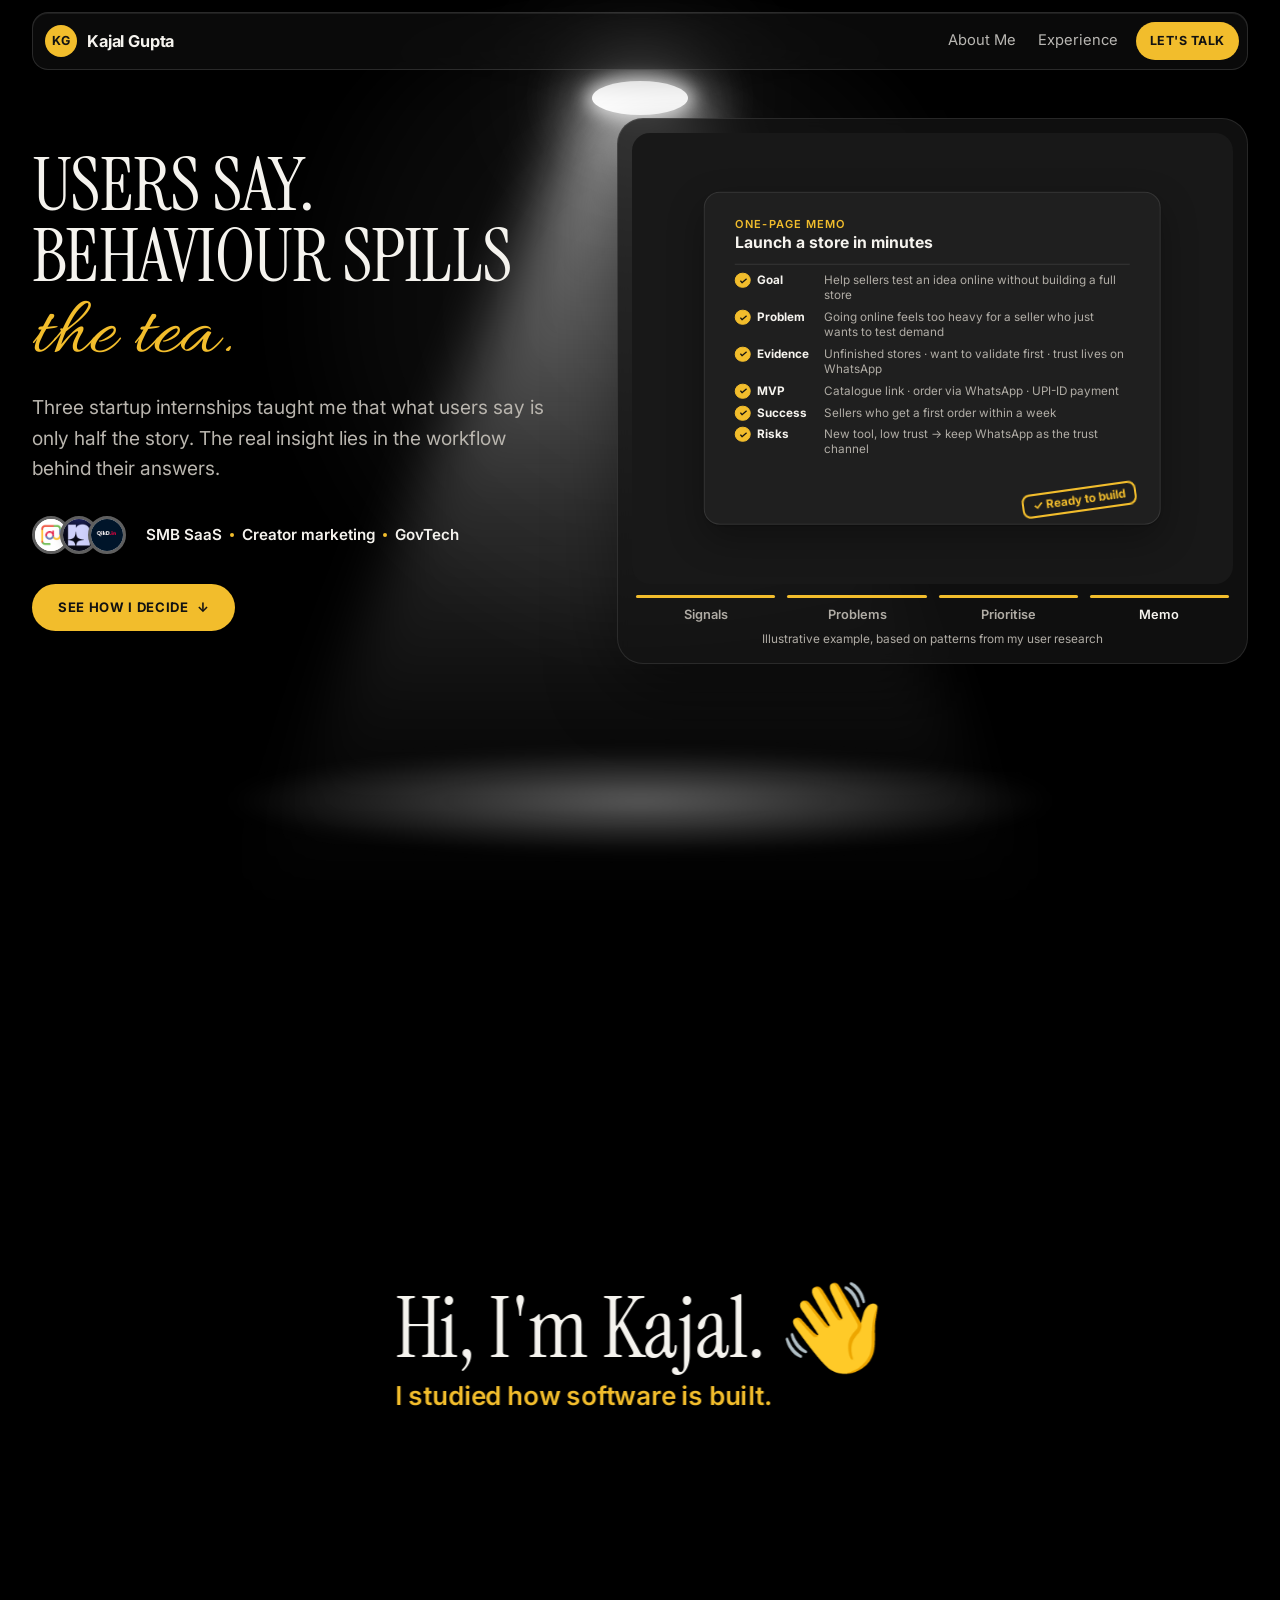
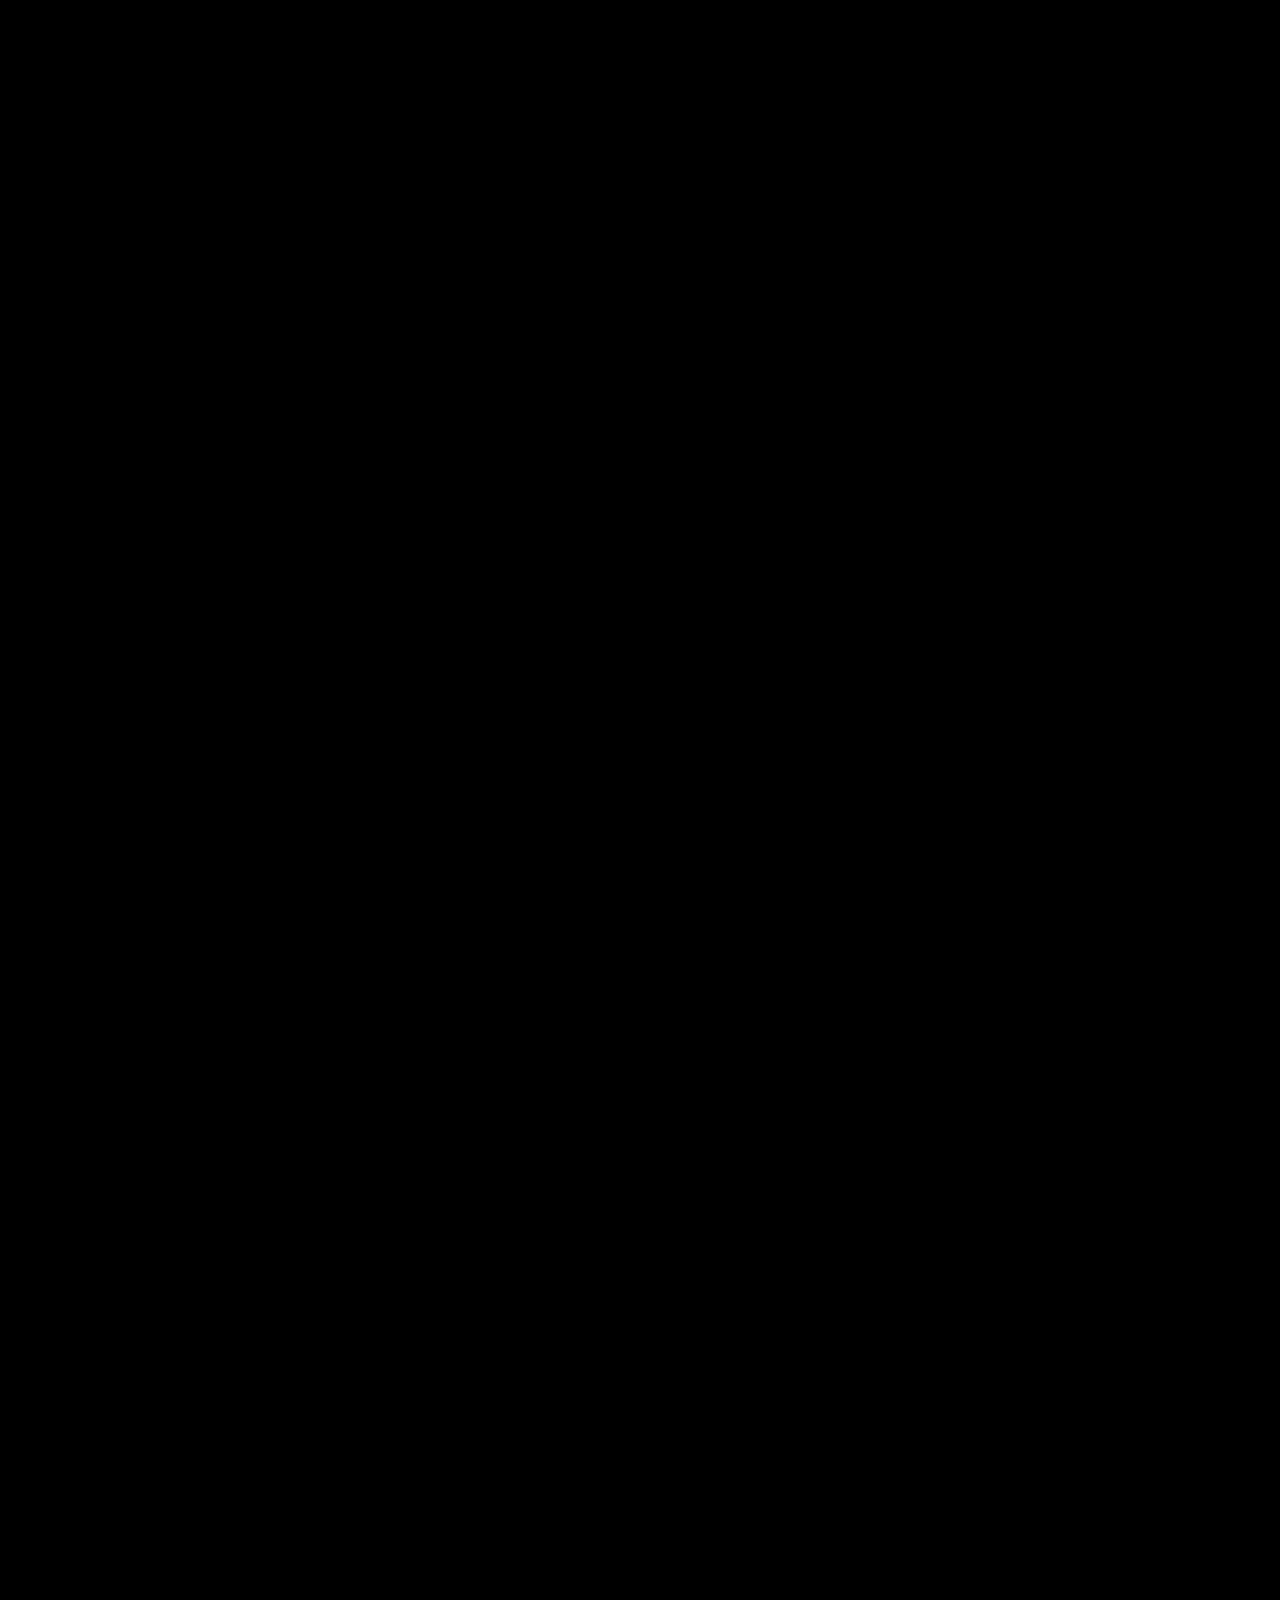
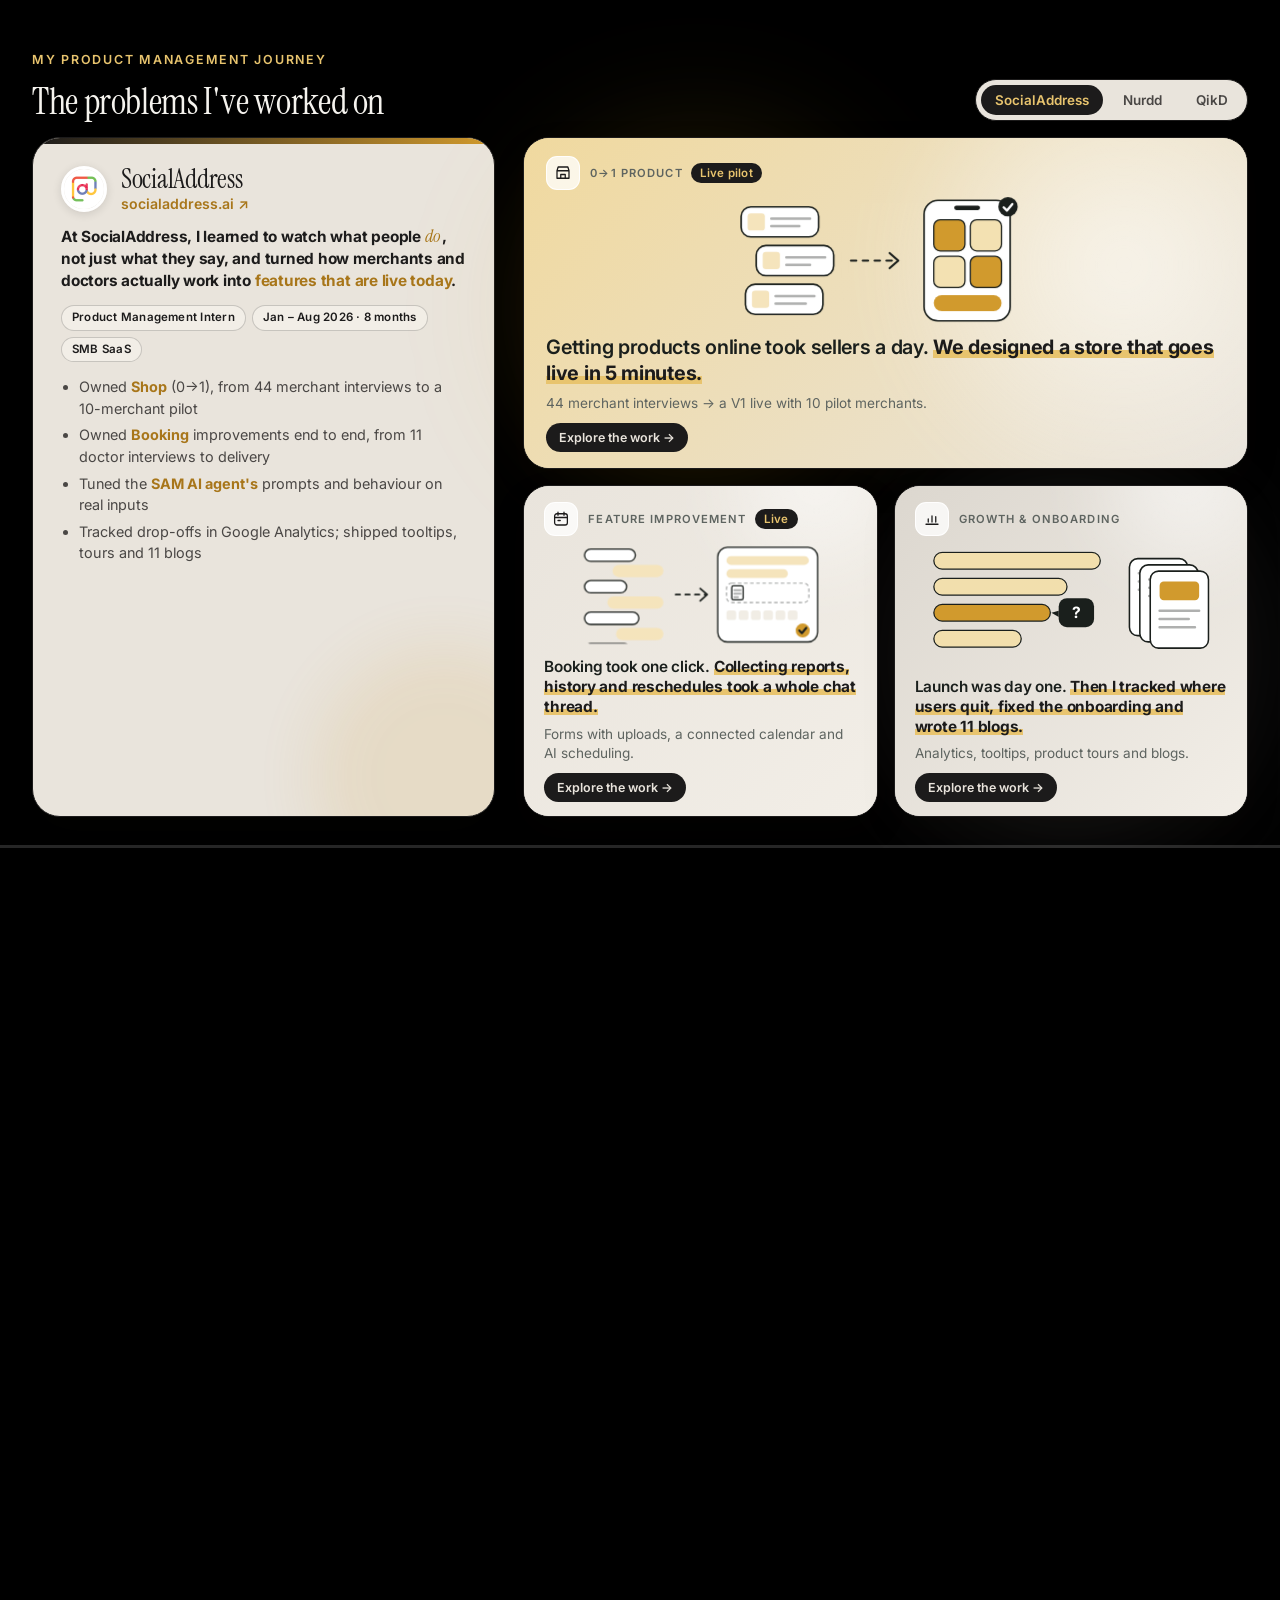
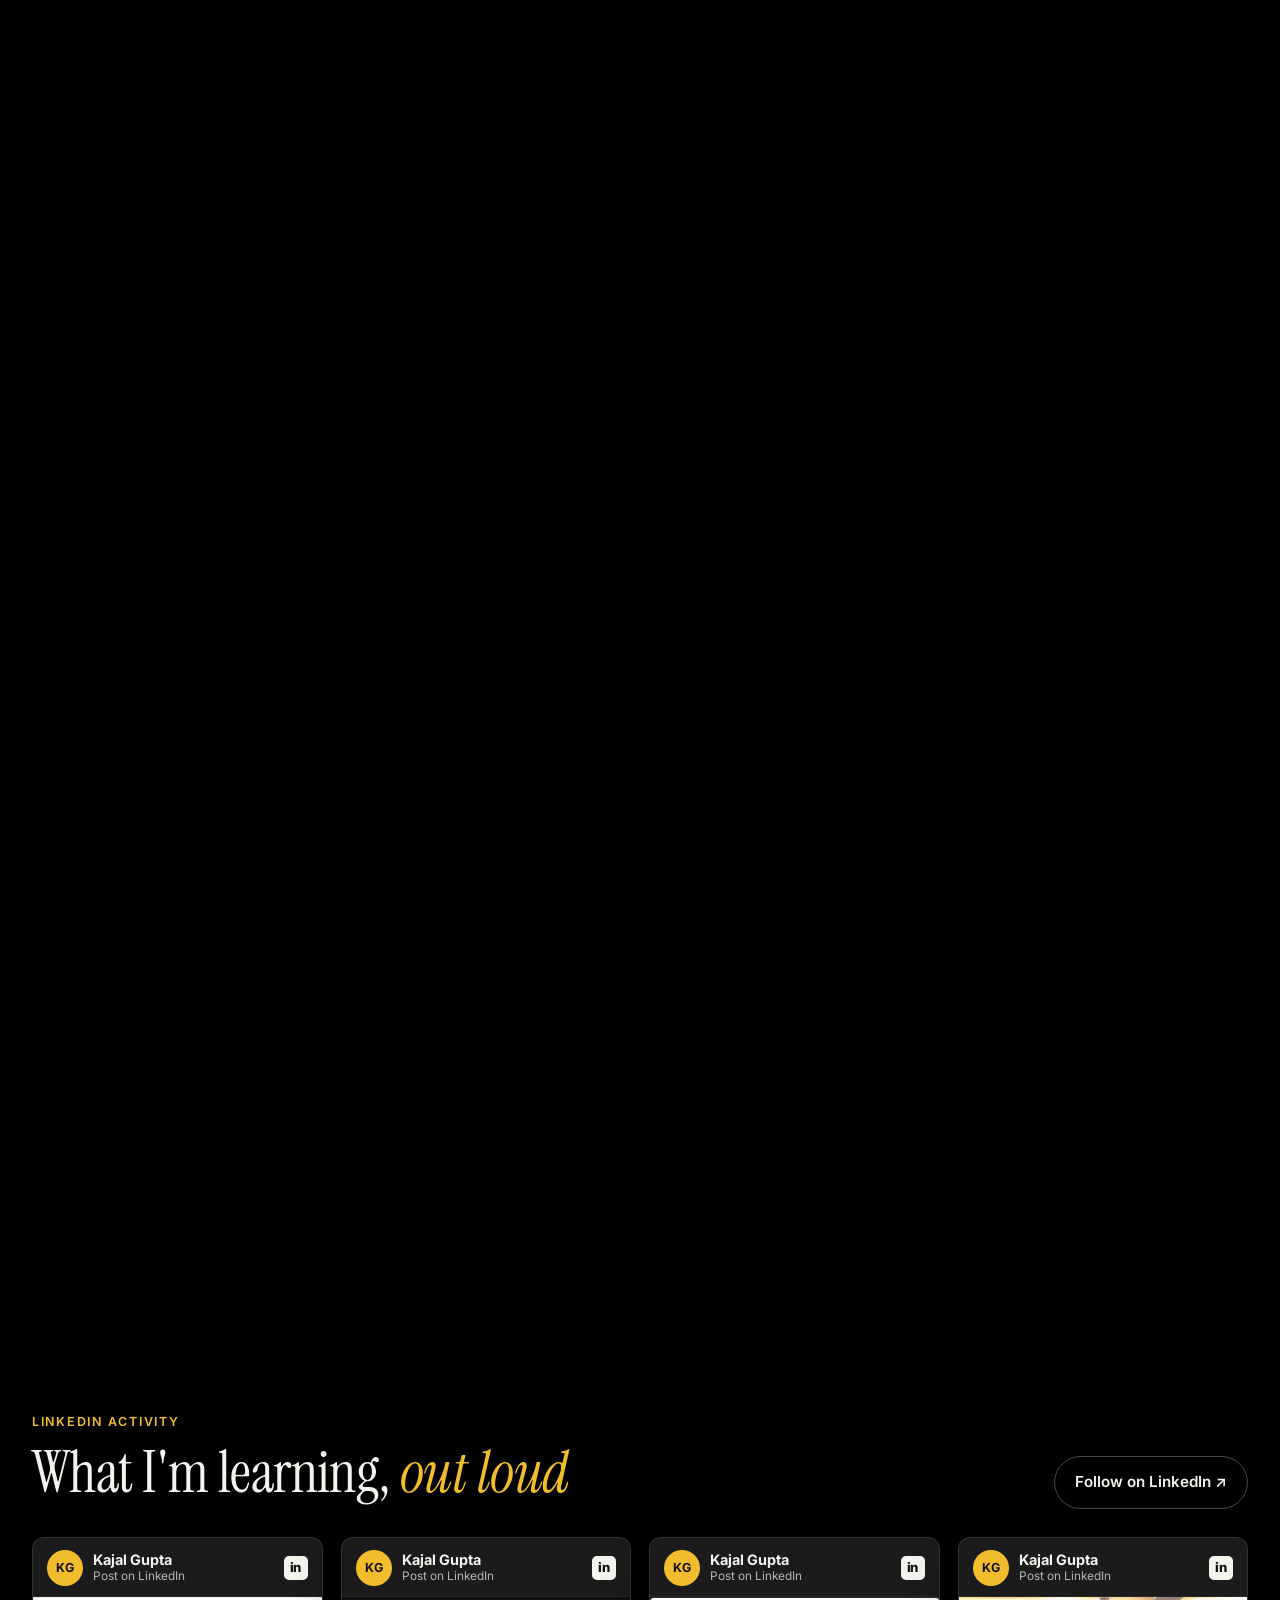
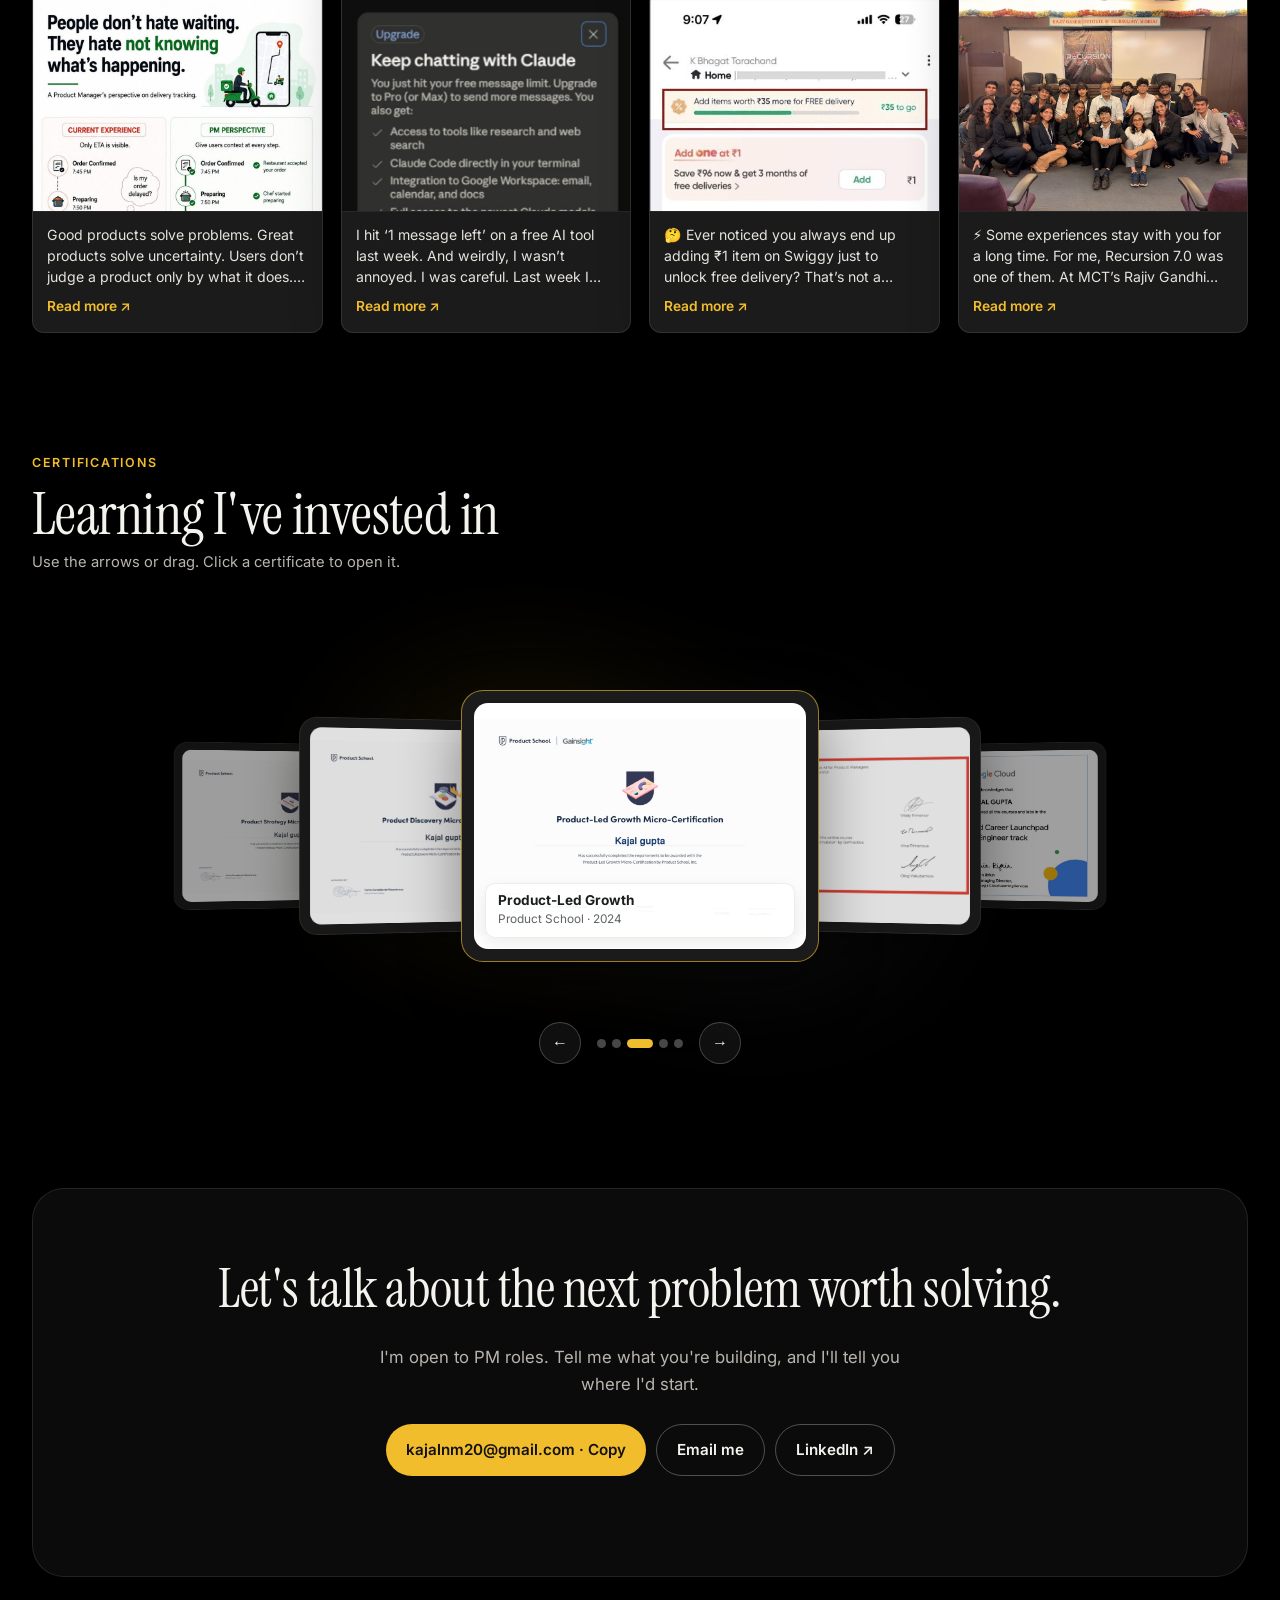
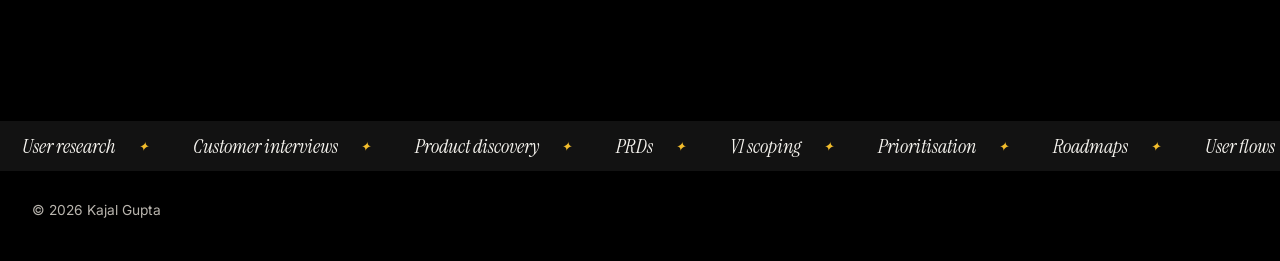
==== index.html @ 80823579 "Journey cards: animated illustrations under each title; remove corner animations Co-Authored-By: Cla" ====
<!doctype html>
<html lang="en" data-theme="light">
<head>
<meta charset="utf-8">
<meta name="viewport" content="width=device-width, initial-scale=1">
<title>Kajal Gupta — Product Manager</title>
<meta name="description" content="Kajal Gupta, Product Manager. Research-led product work for small businesses and creators in India, with every claim labelled by what shipped.">
<link rel="preconnect" href="https://fonts.googleapis.com">
<link rel="preconnect" href="https://fonts.gstatic.com" crossorigin>
<link href="https://fonts.googleapis.com/css2?family=Inter:wght@400;500;600;700&family=Instrument+Serif:ital@0;1&family=Allura&display=swap" rel="stylesheet">
<link rel="stylesheet" href="styles.css">
<script src="theme.js"></script>
<script src="splash-cursor.js" defer></script>
</head>
<body>
<div class="torch spot" aria-hidden="true"><i class="t-halo"></i><i class="t-beam"></i><i class="t-pool"></i><i class="t-src"></i></div>

<nav class="nav"><div class="wrap"><div class="nav-inner">
  <a class="brand" href="/"><span class="mono">KG</span>Kajal Gupta</a>
  <div class="nav-links"><a href="#intro">About Me</a><a href="#journey">Experience</a><a class="talk" href="#contact">Let's talk</a></div>
</div></div></nav>

<header class="hero">
  <div class="wrap hero-grid">
    <div>
      <h1 class="hero-title"><span class="ht-caps">USERS SAY.</span><br><span class="ht-caps">BEHAVIOUR SPILLS</span> <span class="ht-script">the tea.</span></h1>
      <p class="lede">Three startup internships taught me that what users say is only half the story. The real insight lies in the workflow behind their answers.</p>
      <div class="proof">
        <div class="logos">
          <span class="lg" data-name="SocialAddress"><img src="assets/logo-socialaddress.png" alt="SocialAddress"></span>
          <span class="lg" data-name="Nurdd"><img src="assets/logo-nurdd.png" alt="Nurdd"></span>
          <span class="lg" data-name="QikD"><img src="assets/logo-qikd.png" alt="QikD"></span>
        </div>
        <div class="cats"><span>SMB SaaS</span><i></i><span>Creator marketing</span><i></i><span>GovTech</span></div>
      </div>
      <a class="btn btn-primary cta" href="#intro">See how I decide <span class="arr">↓</span></a>
    </div>

    <div class="pmviz" data-stage="1" aria-label="Animation: user statements are clustered into three problems, scored, and written up as a one-page memo">
      <div class="pv-canvas">
        <div class="pv-box" data-g="A"><b>Getting started</b><p>Going online feels too heavy to just test an idea</p><small>from 3 signals</small></div>
        <div class="pv-box" data-g="B"><b>Orders</b><p>Orders get lost across chats</p><small>from 3 signals</small></div>
        <div class="pv-box" data-g="C"><b>Payments</b><p>Payments are checked by hand</p><small>from 3 signals</small></div>

        <div class="pv-matrix" aria-hidden="true">
          <div class="mx-q q1"><span>Do first</span></div>
          <div class="mx-q q2"><span>Plan next</span></div>
          <div class="mx-q q3"><span>Maybe</span></div>
          <div class="mx-q q4"><span>Later</span></div>
          <div class="mx-y">Impact on sellers →</div>
          <div class="mx-x">Effort to build →</div>
          <div class="mx-card" data-g="A">Going online feels too heavy</div>
          <div class="mx-card" data-g="B">Orders lost in chats</div>
          <div class="mx-card" data-g="C">Payments checked by hand</div>
          <em class="mx-badge">Solve first</em>
        </div>

        <div class="pv-memo" aria-hidden="true">
          <div class="mm-title"><small>One-page memo</small>Launch a store in minutes</div>
          <ul>
            <li style="--k:0"><i></i><b>Goal</b><span>Help sellers test an idea online without building a full store</span></li>
            <li style="--k:1"><i></i><b>Problem</b><span>Going online feels too heavy for a seller who just wants to test demand</span></li>
            <li style="--k:2"><i></i><b>Evidence</b><span>Unfinished stores · want to validate first · trust lives on WhatsApp</span></li>
            <li style="--k:3"><i></i><b>MVP</b><span>Catalogue link · order via WhatsApp · UPI-ID payment</span></li>
            <li style="--k:4"><i></i><b>Success</b><span>Sellers who get a first order within a week</span></li>
            <li style="--k:5"><i></i><b>Risks</b><span>New tool, low trust → keep WhatsApp as the trust channel</span></li>
          </ul>
          <div class="mm-stamp">✓ Ready to build</div>
        </div>
      </div>
      <div class="pv-steps" role="tablist">
        <button type="button" data-go="1" class="on">Signals</button>
        <button type="button" data-go="2">Problems</button>
        <button type="button" data-go="3">Prioritise</button>
        <button type="button" data-go="4">Memo</button>
      </div>
      <div class="pv-cap">Illustrative example, based on patterns from my user research</div>
    </div>
  </div>
  <svg class="hero-wave" viewBox="0 0 1440 90" preserveAspectRatio="none" aria-hidden="true"><path d="M0 40 C 120 80, 240 0, 360 30 S 600 90, 720 45 S 960 0, 1080 40 S 1320 85, 1440 35 L 1440 90 L 0 90 Z"/></svg>
</header>


<section id="intro" class="s2" data-stage="0" aria-label="Introduction">
  <div class="s2-sticky">
    <div class="wrap s2-stack">
      <div class="L l-hi">
        <h2 class="s2-hi"><span class="s2-type" data-text="Hi, I'm Kajal.">Hi, I'm Kajal.</span> <span class="s2-wave">👋</span></h2>
        <p class="s2-sub">I studied how software is built.</p>
      </div>
      <div class="L l-stats">
        <p class="s2-link">Then I spent 16 months across three startups learning <b>why people use it, or don't.</b></p>
        <div class="s2-graph">
        <svg class="s2-chart" viewBox="0 0 1000 320" preserveAspectRatio="none" aria-hidden="true">
          <g class="grid"><line x1="0" y1="40" x2="1000" y2="40"/><line x1="0" y1="120" x2="1000" y2="120"/><line x1="0" y1="200" x2="1000" y2="200"/><line x1="0" y1="280" x2="1000" y2="280"/>
          <line x1="250" y1="0" x2="250" y2="320"/><line x1="500" y1="0" x2="500" y2="320"/><line x1="750" y1="0" x2="750" y2="320"/></g>
          <path class="area" d="M0 260 C 90 250, 120 90, 200 110 S 330 250, 420 210 S 560 40, 640 60 S 800 200, 880 120 S 960 70, 1000 80 L 1000 320 L 0 320 Z"/>
          <path class="line" pathLength="1" d="M0 260 C 90 250, 120 90, 200 110 S 330 250, 420 210 S 560 40, 640 60 S 800 200, 880 120 S 960 70, 1000 80"/>
          <circle class="pt" cx="200" cy="110" r="7"/><circle class="pt" cx="420" cy="210" r="7"/><circle class="pt" cx="640" cy="60" r="7"/><circle class="pt" cx="880" cy="120" r="7"/>
        </svg>
        <div class="s2-stats">
          <div><b data-to="16">16</b><span>months across startups</span></div>
          <div><b data-to="3">3</b><span>startups</span></div>
          <div><b data-to="40" data-suffix="+">40+</b><span>merchant interviews</span></div>
          <div><b data-to="10" data-suffix="+">10+</b><span>doctor interviews</span></div>
        </div>
        </div>
      </div>
      <div class="L l-cards-wrap">
        <p class="s2-link">Three startups. <b>Three lessons that changed how I build.</b></p>
        <div class="l-cards">
          <a class="fc fc1" href="#journey" data-jump="2"><div class="fc-in"><div class="fc-co"><img src="assets/logo-qikd.png" alt="">QikD<span class="fc-word">Clarity</span></div><p>If users can't see what happens next, they don't start.</p><span class="fc-go">See the work ↓</span></div></a>
          <a class="fc fc2" href="#journey" data-jump="1"><div class="fc-in"><div class="fc-co"><img src="assets/logo-nurdd.png" alt="">Nurdd<span class="fc-word">Next steps</span></div><p>Numbers don't bring people back. Next steps do.</p><span class="fc-go">See the work ↓</span></div></a>
          <a class="fc fc3" href="#journey" data-jump="0"><div class="fc-in"><div class="fc-co"><img src="assets/logo-socialaddress.png" alt="">SocialAddress<span class="fc-word">Behaviour</span></div><p>Watch what people do, not just what they say.</p><span class="fc-go">See the work ↓</span></div></a>
        </div>
      </div>
      <div class="L l-close">
        <p class="s2-close g2" aria-label="Now I'm looking for a team where I can do it again: listen, decide, build, learn."><span class="g2-typed" aria-hidden="true"></span><br><span class="g2-acc" aria-hidden="true"></span><span class="g2-caret" aria-hidden="true"></span></p>
      </div>
    </div>
  </div>
</section>


<section id="journey" class="s3" aria-label="My product management journey">
  <div class="s3-sticky">
    <div class="wrap s3-wrap">
      <div class="s3-head"><span class="eyebrow">My product management journey</span><h2>The problems I've worked on</h2>
        <div class="s3-tabs"><button type="button" data-go="0">SocialAddress</button><button type="button" data-go="1">Nurdd</button><button type="button" data-go="2">QikD</button></div>
      </div>
      <div class="cos">
      <div class="co th-sa" data-i="0" id="co-0">
        <div class="co-info">
          <div class="sc-co"><img src="assets/logo-socialaddress.png" alt=""><div class="sc-name"><h3>SocialAddress</h3><a href="https://socialaddress.ai" target="_blank" rel="noopener">socialaddress.ai ↗</a></div></div>
          <p class="co-lead">At SocialAddress, I learned to watch what people <em>do</em>, not just what they say, and turned how merchants and doctors actually work into <span class="ac">features that are live today</span>.</p>
          <div class="sc-meta"><span class="chip plain">Product Management Intern</span><span class="chip plain">Jan – Aug 2026 · 8 months</span><span class="chip plain">SMB SaaS</span></div>
          <ul><li>Owned <b>Shop</b> (0→1), from 44 merchant interviews to a 10-merchant pilot</li><li>Owned <b>Booking</b> improvements end to end, from 11 doctor interviews to delivery</li><li>Tuned the <b>SAM AI agent's</b> prompts and behaviour on real inputs</li><li>Tracked drop-offs in Google Analytics; shipped tooltips, tours and 11 blogs</li></ul>
        </div>
        <div class="works three">
            <a class="wk g-shop" href="shop.html"><span class="wk-num">01</span><div class="wk-head"><span class="wk-ico"><svg viewBox="0 0 24 24"><path d="M4 9l1.5-5h13L20 9M4 9v10h16V9M4 9h16M9 19v-5h6v5"/></svg></span><span class="wk-tag">0→1 product<span class="wk-chip">Live pilot</span></span></div><div class="wk-ill"><svg viewBox="0 0 280 120" class="il il-shop" aria-hidden="true"><g class="il-chats"> <g class="b1"><rect class="il-card" x="6" y="10" width="72" height="28" rx="9"/><rect class="il-soft" x="12" y="16" width="16" height="16" rx="3"/><path class="il-line" d="M34 21h36M34 28h26"/></g> <g class="b2"><rect class="il-card" x="20" y="46" width="72" height="28" rx="9"/><rect class="il-soft" x="26" y="52" width="16" height="16" rx="3"/><path class="il-line" d="M48 57h36M48 64h22"/></g> <g class="b3"><rect class="il-card" x="10" y="82" width="72" height="28" rx="9"/><rect class="il-soft" x="16" y="88" width="16" height="16" rx="3"/><path class="il-line" d="M38 93h36M38 100h28"/></g></g><path class="il-arrow" d="M108 60 H150"/><path class="il-head" d="M144 53 L152 60 L144 67"/><g class="il-phone"> <rect class="il-card" x="176" y="4" width="80" height="112" rx="13"/><rect class="il-ink-fill" x="204" y="9" width="24" height="4" rx="2"/> <rect class="il-tile t1" x="185" y="22" width="29" height="29" rx="6"/><rect class="il-tile t2" x="219" y="22" width="29" height="29" rx="6"/> <rect class="il-tile t3" x="185" y="56" width="29" height="29" rx="6"/><rect class="il-tile t4" x="219" y="56" width="29" height="29" rx="6"/> <rect class="il-accent il-buy" x="185" y="92" width="63" height="15" rx="7.5"/> <g class="il-badge"><circle class="il-ink-fill" cx="254" cy="10" r="9"/><path d="M250 10.5l3 3 5-6" class="il-tick-w"/></g></g></svg></div><div class="wk-body"><h3>Getting products online took sellers a day. <mark class="wk-key">We designed a store that goes live in 5 minutes.</mark></h3><p>44 merchant interviews → a V1 live with 10 pilot merchants.</p><span class="wk-go">Explore the work <i>→</i></span></div></a>
            <a class="wk g-book" href="booking.html"><span class="wk-num">02</span><div class="wk-head"><span class="wk-ico"><svg viewBox="0 0 24 24"><rect x="3.5" y="5" width="17" height="15" rx="3"/><path d="M3.5 10h17M8 3v4M16 3v4M8 14h3"/></svg></span><span class="wk-tag">Feature improvement<span class="wk-chip">Live</span></span></div><div class="wk-ill"><svg viewBox="0 0 280 120" class="il il-book" aria-hidden="true"><defs><clipPath id="ilc-thread"><rect x="4" y="4" width="98" height="112" rx="10"/></clipPath></defs><g clip-path="url(#ilc-thread)"><g class="il-thread"> <rect class="il-card" x="8" y="8" width="58" height="14" rx="7"/><rect class="il-soft" x="40" y="26" width="58" height="14" rx="7"/> <rect class="il-card" x="8" y="44" width="48" height="14" rx="7"/><rect class="il-soft" x="34" y="62" width="64" height="14" rx="7"/> <rect class="il-card" x="8" y="80" width="62" height="14" rx="7"/><rect class="il-soft" x="44" y="98" width="54" height="14" rx="7"/> <rect class="il-card" x="8" y="116" width="52" height="14" rx="7"/><rect class="il-soft" x="38" y="134" width="60" height="14" rx="7"/> <rect class="il-card" x="8" y="152" width="58" height="14" rx="7"/></g></g><path class="il-arrow" d="M112 60 H146"/><path class="il-head" d="M140 53 L148 60 L140 67"/><g class="il-form"> <rect class="il-card" x="160" y="6" width="114" height="108" rx="11"/> <rect class="il-soft" x="170" y="16" width="94" height="10" rx="5"/><rect class="il-soft" x="170" y="31" width="70" height="10" rx="5"/> <rect class="il-drop" x="170" y="47" width="94" height="22" rx="6"/> <g class="il-doc"><rect class="il-card" x="176" y="50" width="13" height="16" rx="2"/><path class="il-line" d="M179 55h7M179 59h7M179 63h4"/></g> <g class="il-cal"><rect x="170" y="78" width="11" height="11" rx="3"/><rect x="184" y="78" width="11" height="11" rx="3"/><rect x="198" y="78" width="11" height="11" rx="3"/><rect class="pick" x="212" y="78" width="11" height="11" rx="3"/><rect x="226" y="78" width="11" height="11" rx="3"/><rect x="240" y="78" width="11" height="11" rx="3"/></g> <g class="il-ok"><circle class="il-accent" cx="257" cy="101" r="8"/><path d="M253 101l3 3 5-6" class="il-tick"/></g></g></svg></div><div class="wk-body"><h3>Booking took one click. <mark class="wk-key">Collecting reports, history and reschedules took a whole chat thread.</mark></h3><p>Forms with uploads, a connected calendar and AI scheduling.</p><span class="wk-go">Explore the work <i>→</i></span></div></a>
            <a class="wk g-grow" href="analytics.html"><span class="wk-num">03</span><div class="wk-head"><span class="wk-ico"><svg viewBox="0 0 24 24"><path d="M4 19h16M7 16v-4M12 16V8M17 16v-7"/></svg></span><span class="wk-tag">Growth &amp; onboarding</span></div><div class="wk-ill"><svg viewBox="0 0 280 120" class="il il-grow" aria-hidden="true"><rect class="il-bar" x="8" y="10" width="160" height="16" rx="8"/><rect class="il-bar" x="8" y="35" width="128" height="16" rx="8"/><rect class="il-bar il-fix" x="8" y="60" width="112" height="16" rx="8"/><rect class="il-bar" x="8" y="85" width="84" height="16" rx="8"/><g class="il-tip"><rect class="il-ink-fill" x="128" y="54" width="34" height="28" rx="8"/><path class="il-ink-fill" d="M128 66l-7 2 7 4z"/><text x="145" y="73" class="il-qm">?</text></g><g class="il-blogs"> <g class="d1"><rect class="il-card" x="196" y="16" width="56" height="74" rx="8"/><path class="il-line" d="M205 30h38M205 38h30M205 46h34"/></g> <g class="d2"><rect class="il-card" x="206" y="22" width="56" height="74" rx="8"/><path class="il-line" d="M215 36h38M215 44h30M215 52h34"/></g> <g class="d3"><rect class="il-card" x="216" y="28" width="56" height="74" rx="8"/><rect class="il-accent" x="225" y="38" width="38" height="18" rx="4"/><path class="il-line" d="M225 66h38M225 74h28M225 82h34"/></g></g></svg></div><div class="wk-body"><h3>Launch was day one. <mark class="wk-key">Then I tracked where users quit, fixed the onboarding and wrote 11 blogs.</mark></h3><p>Analytics, tooltips, product tours and blogs.</p><span class="wk-go">Explore the work <i>→</i></span></div></a>
        </div>
      </div>
      <div class="co th-nurdd" data-i="1" id="co-1">
        <div class="co-info">
          <div class="sc-co"><img src="assets/logo-nurdd.png" alt=""><div class="sc-name"><h3>Nurdd</h3><a href="https://www.nurdd.club" target="_blank" rel="noopener">nurdd.club ↗</a></div></div>
          <p class="co-lead">At Nurdd, I learned that <span class="ac">numbers don't bring people back</span>. A clear <em>next step</em> does.</p>
          <div class="sc-meta"><span class="chip plain">Product Intern</span><span class="chip plain">Jul – Nov 2025 · 5 months</span><span class="chip plain">Creator marketing</span></div>
          <ul><li>Researched competing creator platforms to improve retention</li><li>Designed the <b>Creator Dashboard</b> with the Co-founder and Designer</li><li>Contributed to Nurdd's <b>free creator tools</b> on the public website</li></ul>
        </div>
        <div class="works two">
            <a class="wk g-dash" href="nurdd.html#dashboard"><span class="wk-num">01</span><div class="wk-head"><span class="wk-ico"><svg viewBox="0 0 24 24"><path d="M12 3l2 6 6 2-6 2-2 6-2-6-6-2 6-2z"/></svg></span><span class="wk-tag">Retention<span class="wk-chip">Design only</span></span></div><div class="wk-ill"><svg viewBox="0 0 280 120" class="il il-dash" aria-hidden="true"><rect class="il-card" x="6" y="8" width="178" height="104" rx="12"/><rect class="il-soft" x="18" y="19" width="56" height="8" rx="4"/><rect class="il-soft" x="132" y="19" width="40" height="8" rx="4"/><path class="il-grid" d="M18 50h154M18 72h154M18 94h154"/><path class="il-chart" pathLength="1" d="M18 92 C 40 88, 52 64, 74 70 S 108 92, 124 74 S 150 40, 172 46"/><circle class="il-ping" cx="172" cy="46" r="5"/><path class="il-arrow il-link" d="M186 60 H204"/><g class="il-next"><rect class="il-accent" x="206" y="44" width="70" height="32" rx="16"/><text x="222" y="64" class="il-txt">Next step</text></g></svg></div><div class="wk-body"><h3>Creators saw their numbers. <mark class="wk-key">They just didn't know what to do with them.</mark></h3><p>A dashboard that turns every insight into a next step.</p><span class="wk-go">Explore the work <i>→</i></span></div></a>
            <a class="wk g-tools" href="nurdd.html#tools"><span class="wk-num">02</span><div class="wk-head"><span class="wk-ico"><svg viewBox="0 0 24 24"><rect x="5" y="3" width="14" height="18" rx="3"/><path d="M8 7h8M8 12h2M14 12h2M8 16h2M14 16h2"/></svg></span><span class="wk-tag">Acquisition<span class="wk-chip">Free tools</span></span></div><div class="wk-ill"><svg viewBox="0 0 280 120" class="il il-tools" aria-hidden="true"><g class="il-user"><circle class="il-ink-fill" cx="26" cy="46" r="9"/><path class="il-ink-fill" d="M12 80c0-12 6-20 14-20s14 8 14 20z"/></g><rect class="il-card" x="64" y="6" width="120" height="108" rx="12"/><rect class="il-soft" x="76" y="17" width="96" height="11" rx="5.5"/><rect class="il-soft" x="76" y="33" width="66" height="11" rx="5.5"/><path class="il-gauge" d="M94 96 A30 30 0 0 1 154 96"/><path class="il-gauge-on" pathLength="1" d="M94 96 A30 30 0 0 1 154 96"/><g class="il-needle"><path class="il-needle-l" d="M124 96 L124 72"/><circle class="il-ink-fill" cx="124" cy="96" r="4"/></g><g class="il-gate"><rect class="il-dashed" x="204" y="44" width="70" height="32" rx="16"/><text x="221" y="64" class="il-txt dim">Sign up</text></g></svg></div><div class="wk-body"><h3>Creators couldn't judge their own numbers. <mark class="wk-key">Free tools answer that before any sign-up.</mark></h3><p>Calculators that show value before anyone joins.</p><span class="wk-go">Explore the work <i>→</i></span></div></a>
        </div>
      </div>
      <div class="co th-qikd" data-i="2" id="co-2">
        <div class="co-info">
          <div class="sc-co"><img src="assets/logo-qikd.png" alt=""><div class="sc-name"><h3>QikD</h3><a href="https://qikd.in" target="_blank" rel="noopener">qikd.in ↗</a></div></div>
          <p class="co-lead">At QikD, I learned that if users can't see what happens next, <span class="ac">they don't start</span>. So <em>clarity</em> became the first thing I design for.</p>
          <div class="sc-meta"><span class="chip plain">Product Manager Intern</span><span class="chip plain">May – Jul 2025 · 3 months</span><span class="chip plain">GovTech</span></div>
          <ul><li>Organised user reviews and feedback into recurring issues</li><li>Helped restructure the website and landing page into clear steps</li><li>Supported re-engagement emails for users who never heard back</li></ul>
        </div>
        <div class="works one">
            <a class="wk g-qikd" href="qikd.html"><span class="wk-num">01</span><div class="wk-head"><span class="wk-ico"><svg viewBox="0 0 24 24"><circle cx="6" cy="6" r="2.5"/><circle cx="18" cy="18" r="2.5"/><path d="M8.5 6H15a3 3 0 010 6H9a3 3 0 000 6h6.5"/></svg></span><span class="wk-tag">UX &amp; re-engagement<span class="wk-chip">Live site</span></span></div><div class="wk-ill"><svg viewBox="0 0 280 120" class="il il-qikd" aria-hidden="true"><path class="il-track" d="M30 44 H250"/><path class="il-prog" pathLength="1" d="M30 44 H250"/><g class="il-step s1"><circle cx="30" cy="44" r="13"/><path class="il-tick" d="M24.5 44.5l4 4 7-8"/></g><g class="il-step s2"><circle cx="103" cy="44" r="13"/><path class="il-tick" d="M97.5 44.5l4 4 7-8"/></g><g class="il-step s3"><circle cx="176" cy="44" r="13"/><path class="il-tick" d="M170.5 44.5l4 4 7-8"/></g><g class="il-step s4"><circle cx="250" cy="44" r="13"/><rect class="il-idcard" x="242" y="38" width="16" height="12" rx="2"/></g><path class="il-line" d="M16 70h28M89 70h28M162 70h28M236 70h28"/><g class="il-mail"><rect class="il-card" x="0" y="0" width="30" height="20" rx="3"/><path class="il-env" d="M1 2l14 10 14-10"/></g><path class="il-grid" d="M20 104H260"/></svg></div><div class="wk-body"><h3>Getting a PAN card shouldn't feel like a puzzle. <mark class="wk-key">Users couldn't see what happens after they pay, so they didn't start.</mark></h3><p>Feedback → a step-by-step website and follow-up emails.</p><span class="wk-go">Explore the work <i>→</i></span></div></a>
        </div>
      </div>
      </div>
    </div>
    <div class="s3-progress" aria-hidden="true"><span></span></div>
  </div>
</section>

<section id="linkedin" class="li" aria-label="LinkedIn activity">
  <div class="wrap">
    <div class="li-head">
      <div><span class="eyebrow">LinkedIn activity</span><h2 class="li-title">What I'm learning, <em>out loud</em></h2></div>
      <a class="btn btn-ghost" href="https://www.linkedin.com/in/kajalgupta20" target="_blank" rel="noopener">Follow on LinkedIn ↗</a>
    </div>
    <div class="lip-grid">
      <article class="lip">
        <header class="lip-head"><span class="lip-av">KG</span><span class="lip-who"><b>Kajal Gupta</b><small>Post on LinkedIn</small></span><a class="lip-logo" href="https://www.linkedin.com/feed/update/urn:li:share:7483949236741476354/" target="_blank" rel="noopener" aria-label="Open on LinkedIn">in</a></header>
        <a class="lip-img" href="https://www.linkedin.com/feed/update/urn:li:share:7483949236741476354/" target="_blank" rel="noopener"><img src="assets/li/p1.jpg" alt="Image from the post on designing for clarity" loading="lazy"></a>
        <p class="lip-text">Good products solve problems. Great products solve uncertainty. Users don’t judge a product only by what it does. They judge it by how confident it makes them feel while using it. Some of the most valuable product improvements aren’t new features. They’re moments of clarity.</p>
        <a class="lip-more" href="https://www.linkedin.com/feed/update/urn:li:share:7483949236741476354/" target="_blank" rel="noopener">Read more <span aria-hidden="true">↗</span></a>
      </article>
      <article class="lip">
        <header class="lip-head"><span class="lip-av">KG</span><span class="lip-who"><b>Kajal Gupta</b><small>Post on LinkedIn</small></span><a class="lip-logo" href="https://www.linkedin.com/feed/update/urn:li:ugcPost:7482029405175930881/" target="_blank" rel="noopener" aria-label="Open on LinkedIn">in</a></header>
        <a class="lip-img" href="https://www.linkedin.com/feed/update/urn:li:ugcPost:7482029405175930881/" target="_blank" rel="noopener"><img src="assets/li/p2.jpg" alt="Image from the post on free-tier message limits" loading="lazy"></a>
        <p class="lip-text">I hit ‘1 message left’ on a free AI tool last week. And weirdly, I wasn’t annoyed. I was careful. Last week I was using a free AI tool. Midway through, it showed: “3 messages left today.” Didn’t think much of it. Kept going like normal. Then it said “1 message left.”</p>
        <a class="lip-more" href="https://www.linkedin.com/feed/update/urn:li:ugcPost:7482029405175930881/" target="_blank" rel="noopener">Read more <span aria-hidden="true">↗</span></a>
      </article>
      <article class="lip">
        <header class="lip-head"><span class="lip-av">KG</span><span class="lip-who"><b>Kajal Gupta</b><small>Post on LinkedIn</small></span><a class="lip-logo" href="https://www.linkedin.com/feed/update/urn:li:share:7481394138563862528/" target="_blank" rel="noopener" aria-label="Open on LinkedIn">in</a></header>
        <a class="lip-img" href="https://www.linkedin.com/feed/update/urn:li:share:7481394138563862528/" target="_blank" rel="noopener"><img src="assets/li/p3.jpg" alt="Screenshot from the post on Swiggy free delivery" loading="lazy"></a>
        <p class="lip-text">🤔 Ever noticed you always end up adding ₹1 item on Swiggy just to unlock free delivery? That’s not a coincidence. That’s a billion-dollar psychology trick sitting in your cart. It was a Tuesday night, I hadn’t cooked, and I was too tired to think about dinner properly.</p>
        <a class="lip-more" href="https://www.linkedin.com/feed/update/urn:li:share:7481394138563862528/" target="_blank" rel="noopener">Read more <span aria-hidden="true">↗</span></a>
      </article>
      <article class="lip">
        <header class="lip-head"><span class="lip-av">KG</span><span class="lip-who"><b>Kajal Gupta</b><small>Post on LinkedIn</small></span><a class="lip-logo" href="https://www.linkedin.com/feed/update/urn:li:ugcPost:7444776189766021120/" target="_blank" rel="noopener" aria-label="Open on LinkedIn">in</a></header>
        <a class="lip-img" href="https://www.linkedin.com/feed/update/urn:li:ugcPost:7444776189766021120/" target="_blank" rel="noopener"><img src="assets/li/p4.jpg" alt="Photo from Recursion 7.0 hackathon" loading="lazy"></a>
        <p class="lip-text">⚡ Some experiences stay with you for a long time. For me, Recursion 7.0 was one of them. At MCT’s Rajiv Gandhi Institute Of Technology, RGIT CESS and RGIT CodeCell organized Recursion 7.0, a 24-hour hackathon with a ₹3,50,000 prize pool. I had the opportunity to contribute as the Treasurer for the event.</p>
        <a class="lip-more" href="https://www.linkedin.com/feed/update/urn:li:ugcPost:7444776189766021120/" target="_blank" rel="noopener">Read more <span aria-hidden="true">↗</span></a>
      </article>
    </div>
  </div>
</section>

<!-- Independent projects: removed for now; Kajal will share the new section later -->

<section id="certifications" class="certs" aria-label="Certifications">
  <div class="wrap">
    <div class="certs-head"><span class="eyebrow">Certifications</span><h2>Learning I've invested in</h2><p class="muted">Use the arrows or drag. Click a certificate to open it.</p></div>
  </div>
  <div class="gc" tabindex="0" aria-roledescription="carousel" aria-label="Certifications">
    <div class="gc-bg" aria-hidden="true"><i class="b1"></i><i class="b2"></i></div>
    <div class="gc-stage">
        <div class="gc-card" data-href="https://drive.google.com/file/d/1SVMRjQ4CK1ssgzzaqCY1X-W6YWMW_4fx/view" data-c1="#d8ec7a" data-c2="#dccff3" style="--c1:#d8ec7a;--c2:#dccff3" role="group" aria-roledescription="slide" aria-label="Product Strategy, Product School, 2024">
          <div class="gc-cert has-img"><img src="assets/certs/strategy.jpg" alt="Product Strategy certificate" loading="lazy" draggable="false"><div class="gc-cap"><b>Product Strategy</b><span>Product School · 2024</span></div></div>
        </div>
        <div class="gc-card" data-href="https://drive.google.com/file/d/1Hb4hX4xZoFt99lrhI1W2YwJEIlig_DMT/view" data-c1="#a9c4f2" data-c2="#eff6cf" style="--c1:#a9c4f2;--c2:#eff6cf" role="group" aria-roledescription="slide" aria-label="Product Discovery, Product School, 2024">
          <div class="gc-cert has-img"><img src="assets/certs/discovery.jpg" alt="Product Discovery certificate" loading="lazy" draggable="false"><div class="gc-cap"><b>Product Discovery</b><span>Product School · 2024</span></div></div>
        </div>
        <div class="gc-card" data-href="https://drive.google.com/file/d/1prrfIIVyUSKSOeNmOP35sIrsFDRS5uuW/view" data-c1="#dccff3" data-c2="#d8ec7a" style="--c1:#dccff3;--c2:#d8ec7a" role="group" aria-roledescription="slide" aria-label="Product-Led Growth, Product School, 2024">
          <div class="gc-cert has-img"><img src="assets/certs/plg.jpg" alt="Product-Led Growth certificate" loading="lazy" draggable="false"><div class="gc-cap"><b>Product-Led Growth</b><span>Product School · 2024</span></div></div>
        </div>
        <div class="gc-card" data-href="https://drive.google.com/file/d/1XYFB5Oa0lOc1_8q2A7999AwzuHhLFi_B/view" data-c1="#eff6cf" data-c2="#a9c4f2" style="--c1:#eff6cf;--c2:#a9c4f2" role="group" aria-roledescription="slide" aria-label="Generative AI for Product Managers, GoPractice, 2024">
          <div class="gc-cert has-img"><img src="assets/certs/genai.jpg" alt="Generative AI for Product Managers certificate" loading="lazy" draggable="false"><div class="gc-cap"><b>Generative AI for Product Managers</b><span>GoPractice · 2024</span></div></div>
        </div>
        <div class="gc-card" data-href="https://drive.google.com/file/d/1r6NYqUYUy0e-9mWEBTdFMVHPOhmzkMK1/view" data-c1="#e4ecfb" data-c2="#dccff3" style="--c1:#e4ecfb;--c2:#dccff3" role="group" aria-roledescription="slide" aria-label="Google Cloud Career Launchpad, Cloud Engineer track, 2025">
          <div class="gc-cert has-img"><img src="assets/certs/gcloud.jpg" alt="Google Cloud Career Launchpad: Cloud Engineer certificate" loading="lazy" draggable="false"><div class="gc-cap"><b>Google Cloud Career Launchpad: Cloud Engineer</b><span>Google Cloud · 2025</span></div></div>
        </div>
    </div>
    <div class="gc-nav"><button type="button" class="gc-arrow gc-prev" aria-label="Previous certificate">←</button><div class="gc-dots" role="tablist" aria-label="Choose a certificate"></div><button type="button" class="gc-arrow gc-next" aria-label="Next certificate">→</button></div>
    <div class="cert-view" hidden><div class="cert-back"></div><figure class="cert-box" role="dialog" aria-modal="true" aria-label="Certificate"><button type="button" class="mc-close" aria-label="Close">×</button><img alt=""><figcaption><b></b><a target="_blank" rel="noopener">Open original ↗</a></figcaption></figure></div>
  </div>
</section>

<section id="contact" style="padding-top:24px">
  <div class="wrap">
    <div class="contact-card">
      <h2>Let's talk about the next problem worth solving.</h2>
      <p>I'm open to PM roles. Tell me what you're building, and I'll tell you where I'd start.</p>
      <div class="btn-row">
        <button class="btn btn-mail" type="button" data-copy="kajalnm20@gmail.com">kajalnm20@gmail.com · Copy</button>
        <a class="btn btn-line" href="mailto:kajalnm20@gmail.com">Email me</a>
        <a class="btn btn-line" href="https://www.linkedin.com/in/kajalgupta20" target="_blank" rel="noopener">LinkedIn ↗</a>
      </div>
      <span class="copied" aria-live="polite"></span>
    </div>
  </div>
</section>

<div class="ribbon" aria-label="Skills"><div class="ribbon-track"><span>User research</span><span>Customer interviews</span><span>Product discovery</span><span>PRDs</span><span>V1 scoping</span><span>Prioritisation</span><span>Roadmaps</span><span>User flows</span><span>Figma</span><span>Google Analytics</span><span>Event tracking</span><span>Competitor analysis</span><span>AI agent prompting</span><span>Feature testing</span><span>User research</span><span>Customer interviews</span><span>Product discovery</span><span>PRDs</span><span>V1 scoping</span><span>Prioritisation</span><span>Roadmaps</span><span>User flows</span><span>Figma</span><span>Google Analytics</span><span>Event tracking</span><span>Competitor analysis</span><span>AI agent prompting</span><span>Feature testing</span></div></div>
<footer><div class="wrap"><span>© 2026 Kajal Gupta</span></div></footer>
</body>
</html>
---- styles.css ----
/* Kajal Gupta — portfolio · "paper, forest & marigold" */
:root {
  --bg: #faf6ee;
  --surface: #ffffff;
  --surface-2: #f2ece0;
  --ink: #1a1f1c;
  --muted: #5e6460;
  --line: #e7dfd0;
  --accent: #1f5c45;
  --accent-ink: #ffffff;
  --accent-soft: #ddebe2;
  --mark: #f2b544;
  --mark-soft: #fbe4ae;
  --warm: #b4532a;
  --warm-soft: #f6e3d6;
  --t-shop: #e5eee4;
  --t-book: #f6e5d8;
  --t-nurdd: #e2edf1;
  --t-qikd: #f4eed6;
  --t-collab: #ece3dd;
  --live: #1f7a4a;      --live-bg: #dff1e5;
  --test: #8a5a00;      --test-bg: #fbeccb;
  --design: #2f5f86;    --design-bg: #dde9f3;
  --obs: #1f5c45;       --obs-bg: #ddebe2;
  --interp: #b4532a;    --interp-bg: #f6e3d6;
  --radius: 16px;
  --shadow: 0 1px 2px rgba(30,25,15,.05), 0 10px 30px rgba(30,25,15,.06);
  --max: 1120px;
  --read: 720px;
  --head: "Bricolage Grotesque", "Inter", sans-serif;
}
@media (prefers-color-scheme: dark) {
  :root:not([data-theme="light"]) {
    --bg: #0f1412; --surface: #161d1a; --surface-2: #1d2622; --ink: #ede9e0; --muted: #a5aba6; --line: #29332e;
    --accent: #74d1a3; --accent-ink: #0c1410; --accent-soft: #183126; --mark: #f2b544; --mark-soft: #4a3a14;
    --warm: #e8916a; --warm-soft: #33221a;
    --t-shop: #15211b; --t-book: #241a14; --t-nurdd: #12202a; --t-qikd: #221f10; --t-collab: #221b18;
    --live: #74d1a3; --live-bg: #183126; --test: #f0c25e; --test-bg: #342a12; --design: #8fc0e6; --design-bg: #15283a;
    --obs: #74d1a3; --obs-bg: #183126; --interp: #e8916a; --interp-bg: #33221a;
    --shadow: 0 1px 2px rgba(0,0,0,.3), 0 10px 30px rgba(0,0,0,.3);
  }
}
:root[data-theme="dark"] {
  --bg: #0f1412; --surface: #161d1a; --surface-2: #1d2622; --ink: #ede9e0; --muted: #a5aba6; --line: #29332e;
  --accent: #74d1a3; --accent-ink: #0c1410; --accent-soft: #183126; --mark: #f2b544; --mark-soft: #4a3a14;
  --warm: #e8916a; --warm-soft: #33221a;
  --t-shop: #15211b; --t-book: #241a14; --t-nurdd: #12202a; --t-qikd: #221f10; --t-collab: #221b18;
  --live: #74d1a3; --live-bg: #183126; --test: #f0c25e; --test-bg: #342a12; --design: #8fc0e6; --design-bg: #15283a;
  --obs: #74d1a3; --obs-bg: #183126; --interp: #e8916a; --interp-bg: #33221a;
  --shadow: 0 1px 2px rgba(0,0,0,.3), 0 10px 30px rgba(0,0,0,.3);
}

* { box-sizing: border-box; }
html { scroll-behavior: smooth; -webkit-text-size-adjust: 100%; }
body {
  margin: 0; background: var(--bg); color: var(--ink);
  font: 16px/1.6 "Inter", system-ui, -apple-system, sans-serif;
  -webkit-font-smoothing: antialiased; overflow-x: hidden;
}
img { max-width: 100%; display: block; }
a { color: var(--accent); text-underline-offset: 3px; }
h1, h2, h3, h4 { font-family: var(--head); line-height: 1.1; margin: 0 0 .5em; letter-spacing: -.02em; font-weight: 700; }
h1 { font-size: clamp(2.3rem, 5.6vw, 4rem); letter-spacing: -.035em; }
h2 { font-size: clamp(1.7rem, 3.6vw, 2.6rem); letter-spacing: -.03em; }
h3 { font-size: 1.25rem; }
p { margin: 0 0 1em; }
.wrap { max-width: var(--max); margin: 0 auto; padding: 0 16px; }
@media (min-width: 720px) { .wrap { padding: 0 32px; } }
.muted { color: var(--muted); }
.hl { background: linear-gradient(transparent 60%, var(--mark-soft) 60%, var(--mark-soft) 92%, transparent 92%); padding: 0 .06em; }
.eyebrow { display: inline-flex; align-items: center; gap: 8px; font: 600 .78rem/1 "Inter", sans-serif; letter-spacing: .1em; text-transform: uppercase; color: var(--accent); margin-bottom: 16px; }
.eyebrow::before { content: ""; width: 18px; height: 2px; background: var(--mark); border-radius: 2px; }
section { padding: 88px 0; }

/* Nav */
.nav { position: sticky; top: 0; z-index: 20; padding: 12px 0; background: linear-gradient(var(--bg) 60%, transparent); }
.nav .wrap { display: flex; align-items: center; justify-content: space-between; gap: 12px; }
.nav-inner { display: flex; align-items: center; justify-content: space-between; gap: 12px; width: 100%; background: color-mix(in srgb, var(--surface) 86%, transparent); backdrop-filter: blur(12px); border: 1px solid var(--line); border-radius: 16px; padding: 8px 8px 8px 12px; box-shadow: var(--shadow); }
.brand { font: 700 1.02rem var(--head); color: var(--ink); text-decoration: none; display: flex; align-items: center; gap: 10px; letter-spacing: -.01em; }
.mono { width: 32px; height: 32px; border-radius: 50%; background: var(--accent); color: var(--accent-ink); display: grid; place-items: center; font: 700 .78rem var(--head); }
.nav-links { display: flex; align-items: center; gap: 2px; }
.nav-links a { color: var(--muted); text-decoration: none; font-size: .92rem; padding: 8px 10px; border-radius: 10px; }
.nav-links a:hover { color: var(--ink); background: var(--surface-2); }
.nav-links .hide-sm { display: none; }
@media (min-width: 760px) { .nav-links .hide-sm { display: inline-block; } }
.nav-links a.talk { background: var(--ink); color: var(--bg); font-weight: 600; padding: 9px 14px; margin-left: 6px; }
.nav-links a.talk:hover { background: var(--accent); color: var(--accent-ink); }
.theme-btn { border: 1px solid var(--line); background: var(--surface); color: var(--ink); width: 38px; height: 38px; border-radius: 12px; cursor: pointer; font-size: 1rem; margin-left: 4px; }

/* Buttons */
.btn { display: inline-flex; align-items: center; gap: 8px; padding: 13px 20px; border-radius: 999px; font-weight: 600; font-size: .95rem; text-decoration: none; border: 1px solid transparent; transition: transform .15s ease, background .15s; cursor: pointer; font-family: inherit; }
.btn:hover { transform: translateY(-1px); }
.btn-primary { background: var(--accent); color: var(--accent-ink); }
.btn-dark { background: var(--ink); color: var(--bg); }
.btn-ghost { border-color: var(--line); color: var(--ink); background: var(--surface); }
.btn-row { display: flex; flex-wrap: wrap; gap: 10px; }

/* Chips */
.chip { display: inline-flex; align-items: center; gap: 6px; font: 600 .72rem/1 "Inter", sans-serif; letter-spacing: .02em; padding: 6px 10px; border-radius: 999px; white-space: nowrap; }
.chip::before { content: ""; width: 6px; height: 6px; border-radius: 50%; background: currentColor; }
.chip.live { color: var(--live); background: var(--live-bg); }
.chip.test { color: var(--test); background: var(--test-bg); }
.chip.design { color: var(--design); background: var(--design-bg); }
.chip.obs { color: var(--obs); background: var(--obs-bg); }
.chip.interp { color: var(--interp); background: var(--interp-bg); }
.chip.plain { color: var(--ink); background: color-mix(in srgb, var(--surface) 70%, transparent); border: 1px solid var(--line); }
.chip.plain::before { display: none; }

/* Hero */
.hero { padding: 48px 0 72px; }
.hero-grid { display: grid; gap: 44px; align-items: center; }
@media (min-width: 960px) { .hero-grid { grid-template-columns: 1.2fr .8fr; gap: 56px; } }
.hero .lede { font-size: 1.14rem; color: var(--muted); max-width: 580px; margin-bottom: 28px; }
.status { display: inline-flex; align-items: center; gap: 8px; padding: 7px 12px 7px 10px; border-radius: 999px; border: 1px solid var(--line); background: var(--surface); font-size: .86rem; color: var(--muted); margin-bottom: 22px; }
.status i { width: 8px; height: 8px; border-radius: 50%; background: var(--live); box-shadow: 0 0 0 4px var(--live-bg); }
.cred { display: flex; flex-wrap: wrap; align-items: center; gap: 8px 14px; margin-top: 26px; font-size: .9rem; color: var(--muted); }
.cred b { color: var(--ink); font-weight: 600; }
.cred .sep { width: 4px; height: 4px; border-radius: 50%; background: var(--mark); }
.avatar { width: 40px; height: 40px; border-radius: 50%; background: var(--accent-soft); color: var(--accent); display: grid; place-items: center; font: 700 .9rem var(--head); flex: none; overflow: hidden; }

/* Before / after card */
.ba { background: var(--surface); border: 1px solid var(--line); border-radius: 22px; padding: 22px; box-shadow: var(--shadow); position: relative; }
.ba::after { content: ""; position: absolute; inset: auto -10px -10px auto; width: 70px; height: 70px; border-radius: 18px; background: var(--mark-soft); z-index: -1; }
.ba-label { font: 600 .74rem "Inter"; letter-spacing: .08em; text-transform: uppercase; color: var(--muted); margin-bottom: 12px; display: flex; justify-content: space-between; gap: 8px; align-items: center; }
.steps { list-style: none; margin: 0; padding: 0; display: grid; gap: 6px; }
.steps li { display: flex; align-items: center; gap: 10px; font-size: .9rem; padding: 9px 11px; border-radius: 11px; background: var(--surface-2); }
.steps li span.n { width: 21px; height: 21px; border-radius: 7px; display: grid; place-items: center; font: 700 .7rem "Inter"; background: var(--warm-soft); color: var(--warm); flex: none; }
.ba-arrow { text-align: center; color: var(--muted); font-size: .8rem; margin: 12px 0; }
.after { display: flex; align-items: center; flex-wrap: wrap; gap: 8px 10px; padding: 13px; border-radius: 13px; background: var(--accent-soft); color: var(--ink); font-size: .92rem; }
.after b { color: var(--accent); font-family: var(--head); font-size: 1rem; }

/* Marquee band */
@keyframes slide { to { transform: translateX(-50%); } }
@media (prefers-reduced-motion: reduce) { .band-track { animation: none; } }

/* Section head */
.sec-head { display: flex; flex-wrap: wrap; justify-content: space-between; align-items: end; gap: 16px 32px; margin-bottom: 36px; }
.sec-head h2 { margin: 0; max-width: 640px; }
.legend { display: flex; flex-wrap: wrap; gap: 6px; align-items: center; font-size: .85rem; color: var(--muted); max-width: 420px; }

/* Project panels */
.projects { display: grid; gap: 24px; }
.panel { border-radius: 28px; padding: 28px; display: grid; gap: 28px; align-items: center; }
@media (min-width: 960px) { .panel { grid-template-columns: 1fr 1.05fr; padding: 44px; gap: 44px; } .panel.flip > .panel-visual { order: -1; } }
.panel.shop { background: var(--t-shop); }
.panel.book { background: var(--t-book); }
.panel.nurdd { background: var(--t-nurdd); }
.panel.qikd { background: var(--t-qikd); }
.panel.collab { background: var(--t-collab); }
.panel .tags { display: flex; flex-wrap: wrap; gap: 6px; margin-bottom: 16px; }
.panel h3 { font-size: clamp(1.7rem, 3.4vw, 2.4rem); letter-spacing: -.03em; margin-bottom: 14px; }
.panel p { color: var(--muted); font-size: 1rem; }
.panel p b { color: var(--ink); font-weight: 600; }
.tiles { display: grid; grid-template-columns: repeat(auto-fit, minmax(130px, 1fr)); gap: 10px; margin: 22px 0 24px; }
.tile { background: color-mix(in srgb, var(--surface) 75%, transparent); border: 1px solid var(--line); border-radius: 14px; padding: 14px; }
.tile b { display: block; font: 700 1.7rem/1.05 var(--head); letter-spacing: -.03em; margin-bottom: 4px; }
.tile span { font-size: .84rem; color: var(--muted); line-height: 1.4; display: block; }

/* Visual frames */
.frame { background: var(--surface); border: 1px solid var(--line); border-radius: 18px; overflow: hidden; box-shadow: var(--shadow); }
.frame-bar { display: flex; align-items: center; gap: 6px; padding: 10px 12px; border-bottom: 1px solid var(--line); background: var(--surface-2); font-size: .78rem; color: var(--muted); }
.frame-bar i { width: 10px; height: 10px; border-radius: 50%; background: var(--line); }
.frame-bar .url { margin-left: 8px; background: var(--surface); border: 1px solid var(--line); border-radius: 999px; padding: 3px 10px; flex: 1; text-align: center; overflow: hidden; text-overflow: ellipsis; white-space: nowrap; }
.frame-bar a { font-weight: 600; text-decoration: none; }
.frame img { width: 100%; }
.frame-cap { font-size: .8rem; color: var(--muted); margin-top: 10px; display: flex; flex-wrap: wrap; gap: 8px; align-items: center; }
.vcard { background: var(--surface); border: 1px solid var(--line); border-radius: 20px; padding: 22px; box-shadow: var(--shadow); }
.vcard h4 { font-size: 1rem; margin-bottom: 4px; }
.vcard .sub { font-size: .82rem; color: var(--muted); margin-bottom: 16px; }

/* mini bars (home) */
.mbars { display: grid; gap: 12px; }
.mbar { font-size: .86rem; }
.mbar .row { display: flex; justify-content: space-between; gap: 10px; margin-bottom: 5px; }
.mbar .row b { font-variant-numeric: tabular-nums; }
.mbar .track { height: 10px; border-radius: 6px; background: var(--surface-2); overflow: hidden; }
.mbar .fill { height: 100%; border-radius: 6px; background: var(--accent); }
.mbar.neg .fill { background: var(--warm); }

/* mini flow (home) */
.mflow { display: grid; gap: 8px; }
.mflow div { display: flex; align-items: center; gap: 12px; padding: 11px 13px; border-radius: 12px; background: var(--surface-2); font-size: .9rem; }
.mflow div span.k { width: 26px; height: 26px; border-radius: 8px; display: grid; place-items: center; background: var(--accent-soft); color: var(--accent); font: 700 .74rem var(--head); flex: none; }
.mflow div .chip { margin-left: auto; }
.bubble { margin-top: 14px; border-radius: 14px; padding: 12px 14px; font-size: .88rem; }
.bubble.me { background: var(--ink); color: var(--bg); margin-left: 18%; border-bottom-right-radius: 4px; }
.bubble.ai { background: var(--accent-soft); margin-right: 12%; border-bottom-left-radius: 4px; }
.bubble .acts { display: flex; gap: 8px; margin-top: 10px; }
.bubble .acts span { font-size: .78rem; font-weight: 600; padding: 5px 10px; border-radius: 999px; background: var(--surface); border: 1px solid var(--line); }
.bubble .acts span.ok { background: var(--accent); color: var(--accent-ink); border-color: transparent; }

/* Also row */
.also { display: grid; gap: 20px; }
@media (min-width: 900px) { .also { grid-template-columns: .9fr 1.1fr; } }
.box { background: var(--surface); border: 1px solid var(--line); border-radius: 24px; padding: 28px; }
.box ul { padding-left: 18px; margin: 0; color: var(--muted); }
.box li { margin-bottom: 8px; }
.box li b { color: var(--ink); }
.posts { display: grid; gap: 10px; }
.post { display: flex; justify-content: space-between; gap: 12px; align-items: center; background: var(--surface-2); border-radius: 14px; padding: 14px 16px; text-decoration: none; color: var(--ink); font-weight: 600; font-size: .95rem; transition: background .15s; }
.post:hover { background: var(--accent-soft); }
.post small { display: block; color: var(--muted); font-weight: 400; font-size: .82rem; margin-top: 2px; }

/* How I work — track */
.track4 { display: grid; gap: 14px; position: relative; }
@media (min-width: 900px) { .track4 { grid-template-columns: repeat(4, 1fr); } }
.stage { background: var(--surface); border: 1px solid var(--line); border-radius: 22px; padding: 22px; position: relative; }
.stage .no { display: inline-grid; place-items: center; width: 36px; height: 36px; border-radius: 50%; background: var(--mark); color: #1a1f1c; font: 700 .9rem var(--head); margin-bottom: 14px; }
.stage h3 { font-size: 1.15rem; margin-bottom: 6px; }
.stage p { color: var(--muted); font-size: .93rem; margin-bottom: 12px; }
.stage .ex { font-size: .84rem; background: var(--surface-2); border-radius: 12px; padding: 10px 12px; color: var(--ink); }
.stage .tools { display: flex; flex-wrap: wrap; gap: 6px; margin-top: 12px; }
.stage .tools span { font-size: .74rem; font-weight: 600; padding: 4px 9px; border-radius: 999px; border: 1px solid var(--line); color: var(--muted); }

/* About */
.about-grid { display: grid; gap: 36px; }
@media (min-width: 960px) { .about-grid { grid-template-columns: 1.1fr .9fr; gap: 56px; } }
.about-grid p { color: var(--muted); font-size: 1.04rem; }
.about-grid p b { color: var(--ink); }
.counters { display: grid; grid-template-columns: repeat(2, 1fr); gap: 12px; }
.counter { background: var(--surface); border: 1px solid var(--line); border-radius: 20px; padding: 20px; }
.counter b { display: block; font: 700 2.4rem/1 var(--head); letter-spacing: -.04em; color: var(--accent); margin-bottom: 6px; }
.counter span { font-size: .86rem; color: var(--muted); }
.now { margin-top: 12px; background: var(--ink); color: var(--bg); border-radius: 20px; padding: 20px; font-size: .95rem; }
.now b { color: var(--mark); display: block; font-size: .74rem; letter-spacing: .1em; text-transform: uppercase; margin-bottom: 6px; }
.skill-groups { display: grid; gap: 12px; margin-top: 24px; }
@media (min-width: 640px) { .skill-groups { grid-template-columns: 1fr 1fr; } }
.skill-groups div { background: var(--surface); border: 1px solid var(--line); border-radius: 14px; padding: 14px; }
.skill-groups b { display: block; font-size: .9rem; margin-bottom: 2px; }
.skill-groups span { color: var(--muted); font-size: .86rem; line-height: 1.45; display: block; }

/* Experience timeline */
.timeline { display: grid; gap: 0; border-left: 2px solid var(--line); margin-left: 8px; }
.job { position: relative; padding: 0 0 34px 28px; }
.job::before { content: ""; position: absolute; left: -9px; top: 4px; width: 16px; height: 16px; border-radius: 50%; background: var(--bg); border: 3px solid var(--accent); }
.job .when { display: flex; flex-wrap: wrap; gap: 8px; align-items: center; font-size: .88rem; color: var(--muted); margin-bottom: 6px; }
.job .dur { font-size: .74rem; font-weight: 600; padding: 3px 8px; border-radius: 999px; background: var(--mark-soft); color: var(--ink); }
.job h3 { margin-bottom: 2px; }
.job .role { color: var(--accent); font-weight: 600; font-size: .95rem; margin-bottom: 8px; }
.job ul { margin: 0; padding-left: 18px; color: var(--muted); font-size: .96rem; max-width: 760px; }
.job li { margin-bottom: 4px; }
.job .links { margin-top: 10px; font-size: .9rem; display: flex; flex-wrap: wrap; gap: 14px; }
.job.edu::before { border-color: var(--mark); }

/* Contact */
.contact-card { background: var(--accent); color: var(--accent-ink); border-radius: 32px; padding: 48px 28px; text-align: center; position: relative; overflow: hidden; }
@media (min-width: 720px) { .contact-card { padding: 72px 48px; } }
.contact-card h2 { font-size: clamp(2rem, 5vw, 3.4rem); color: var(--accent-ink); }
.contact-card p { opacity: .85; max-width: 560px; margin: 0 auto 26px; font-size: 1.05rem; }
.contact-card .btn-row { justify-content: center; }
.contact-card .btn-mail { background: var(--mark); color: #1a1f1c; }
.contact-card .btn-line { border: 1px solid color-mix(in srgb, var(--accent-ink) 35%, transparent); color: var(--accent-ink); background: transparent; }
.contact-card .copied { display: block; margin-top: 12px; font-size: .85rem; min-height: 1.2em; opacity: .85; }
footer { padding: 28px 0 40px; color: var(--muted); font-size: .86rem; }
footer .wrap { display: flex; flex-wrap: wrap; justify-content: space-between; gap: 10px; }

/* ===== Case study pages ===== */
.cs-head { padding: 32px 0 32px; }
.cs-head h1 { font-size: clamp(2rem, 4.8vw, 3.3rem); max-width: 900px; }
.cs-head .sub { font-size: 1.12rem; color: var(--muted); max-width: 720px; }
.back { display: inline-block; margin-bottom: 22px; font-size: .9rem; color: var(--muted); text-decoration: none; }
.back:hover { color: var(--ink); }
.metabar { display: grid; grid-template-columns: repeat(2, 1fr); gap: 1px; background: var(--line); border: 1px solid var(--line); border-radius: 16px; overflow: hidden; margin-top: 28px; }
@media (min-width: 800px) { .metabar { grid-template-columns: repeat(4, 1fr); } }
.metabar div { background: var(--surface); padding: 14px 16px; font-size: .92rem; }
.metabar b { display: block; font-size: .72rem; text-transform: uppercase; letter-spacing: .1em; color: var(--muted); margin-bottom: 4px; font-weight: 600; }

.tldr { background: var(--accent); color: var(--accent-ink); border-radius: 20px; padding: 22px 26px; margin: 8px 0 0; }
.tldr b { color: var(--accent-ink); }
.tldr ul { margin: 8px 0 0; padding-left: 18px; }
.tldr li { margin-bottom: 4px; }
.tldr .label { font: 600 .74rem "Inter"; letter-spacing: .12em; text-transform: uppercase; color: var(--mark); }

.cs { padding: 8px 0 40px; }
.cs-sec { max-width: var(--read); margin: 0 auto; padding: 48px 0 0; }
.cs-sec.wide { max-width: var(--max); }
.cs-sec h2 { font-size: 1.7rem; display: flex; gap: 12px; align-items: baseline; }
.cs-sec h2 .num { font: 700 .85rem var(--head); color: var(--ink); background: var(--mark); border-radius: 8px; padding: 3px 7px; letter-spacing: 0; }
.cs-sec p, .cs-sec li { font-size: 1.03rem; }
.cs-sec ul { padding-left: 20px; }

.callout { border-radius: 16px; padding: 18px 20px; margin: 18px 0; font-size: .98rem; border: 1px solid var(--line); background: var(--surface); }
.callout.warm { background: var(--warm-soft); border-color: transparent; }
.callout.accent { background: var(--accent-soft); border-color: transparent; }
.callout .chip { margin-bottom: 8px; }
.callout p:last-child { margin: 0; }

.flow { display: flex; flex-wrap: wrap; gap: 8px; align-items: stretch; margin: 18px 0; }
.flow .step { flex: 1 1 120px; background: var(--surface); border: 1px solid var(--line); border-radius: 13px; padding: 12px; font-size: .88rem; }
.flow .step b { display: block; font-size: .92rem; margin-bottom: 2px; }
.flow .step span { color: var(--muted); }
.flow.manual .step { border-left: 3px solid var(--warm); }
.flow.product .step { border-left: 3px solid var(--accent); }

.tbl { width: 100%; border-collapse: collapse; margin: 16px 0; font-size: .94rem; }
.tbl th, .tbl td { text-align: left; padding: 11px 12px; border-bottom: 1px solid var(--line); vertical-align: top; }
.tbl th { font-size: .76rem; text-transform: uppercase; letter-spacing: .08em; color: var(--muted); font-weight: 600; }
.tbl-wrap { overflow-x: auto; -webkit-overflow-scrolling: touch; border: 1px solid var(--line); border-radius: 14px; background: var(--surface); }
.tbl-wrap .tbl { margin: 0; min-width: 560px; }
.tbl tr:last-child td { border-bottom: 0; }

.bars { display: grid; gap: 10px; margin: 18px 0 8px; }
.bar { display: grid; grid-template-columns: 1fr; gap: 4px; font-size: .9rem; }
@media (min-width: 640px) { .bar { grid-template-columns: 250px 1fr 40px; align-items: center; gap: 12px; } }
.bar .track { height: 12px; border-radius: 6px; background: var(--surface-2); overflow: hidden; }
.bar .fill { height: 100%; border-radius: 6px; background: var(--accent); }
.bar.neg .fill { background: var(--warm); }
.bar .val { font-weight: 600; font-variant-numeric: tabular-nums; }
.note { font-size: .84rem; color: var(--muted); }

.two { display: grid; gap: 14px; margin: 16px 0; }
@media (min-width: 640px) { .two { grid-template-columns: 1fr 1fr; } }
.two > div { background: var(--surface); border: 1px solid var(--line); border-radius: 16px; padding: 16px; }
.two h4 { font-size: .98rem; margin-bottom: 6px; }
.two p, .two li { font-size: .93rem; color: var(--muted); margin: 0; }
.two ul { margin: 0; padding-left: 18px; }

.roles { display: grid; gap: 8px; margin: 16px 0; }
.roles div { display: grid; grid-template-columns: 120px 1fr; gap: 12px; background: var(--surface); border: 1px solid var(--line); border-radius: 12px; padding: 12px 14px; font-size: .94rem; }
.roles b { font-size: .88rem; }
.roles .me { border-color: var(--accent); background: var(--accent-soft); }

figure { margin: 22px 0; }
figure img { border-radius: 16px; border: 1px solid var(--line); background: var(--surface); }
figcaption { font-size: .84rem; color: var(--muted); margin-top: 8px; display: flex; flex-wrap: wrap; gap: 8px; align-items: center; }
.placeholder { border: 1.5px dashed var(--line); border-radius: 16px; padding: 36px 18px; text-align: center; color: var(--muted); font-size: .92rem; background: var(--surface); }

.next { margin-top: 56px; max-width: var(--read); margin-left: auto; margin-right: auto; }
.next a { display: flex; justify-content: space-between; align-items: center; gap: 12px; padding: 20px 22px; border: 1px solid var(--line); border-radius: 18px; background: var(--surface); text-decoration: none; color: var(--ink); font-weight: 600; }
.next a:hover { border-color: var(--accent); }
.next small { display: block; color: var(--muted); font-weight: 400; font-size: .85rem; }

@media (prefers-reduced-motion: reduce) { * { transition: none !important; scroll-behavior: auto !important; } }

/* ===== Hero v2: say vs do ===== */
.hero-title { text-wrap: balance; font-size: clamp(2.6rem, 6.6vw, 4.6rem); line-height: 1.02; letter-spacing: -.04em; margin-bottom: 22px; }
.hero-title .hl { background: linear-gradient(transparent 62%, var(--mark-soft) 62%, var(--mark-soft) 94%, transparent 94%); background-size: 0% 100%; background-repeat: no-repeat; animation: hlDraw .9s .35s ease-out forwards; }
@keyframes hlDraw { to { background-size: 100% 100%; } }
.domains { display: flex; flex-wrap: wrap; gap: 8px; align-items: center; }
.domains .d-main { font-weight: 600; font-size: .9rem; margin-right: 4px; }
.domains .d { font-size: .82rem; font-weight: 600; padding: 6px 12px; border-radius: 999px; }
.domains .d1 { background: var(--t-shop); color: var(--accent); }
.domains .d2 { background: var(--t-book); color: var(--warm); }
.domains .d3 { background: var(--t-nurdd); color: var(--design); }



@media (prefers-reduced-motion: reduce) { .hero-title .hl { animation: none; background-size: 100% 100%; } }
/* mobile nav tidy */
.brand, .nav-links a { white-space: nowrap; }
@media (max-width: 420px) { .nav-links a:not(.talk) { display: none; } }

  background: radial-gradient(circle at 20% 20%, color-mix(in srgb, var(--t-shop) 70%, transparent), transparent 55%),
              radial-gradient(circle at 85% 80%, color-mix(in srgb, var(--t-nurdd) 70%, transparent), transparent 55%), var(--surface); }

/* ===== Hero: wider, one screen ===== */
.hero { min-height: calc(100svh - 84px); display: flex; align-items: center; padding: 24px 0 56px; }
.hero > .wrap { max-width: 1320px; width: 100%; }
@media (min-width: 960px) { .hero-grid { grid-template-columns: .92fr 1.08fr; gap: 48px; } }
.hero-title { font-size: clamp(2.7rem, 6vw, 5rem); }
.hero .lede { font-size: 1.2rem; max-width: 560px; }

/* ===== Hero animation: signals → problems → prioritise → memo ===== */
.pmviz { background: var(--surface); border: 1px solid var(--line); border-radius: 26px; padding: 14px; box-shadow: var(--shadow); }
.pv-canvas { position: relative; aspect-ratio: 4 / 3; border-radius: 18px; overflow: hidden; container-type: inline-size;
  background: radial-gradient(circle at 15% 15%, color-mix(in srgb, var(--t-shop) 80%, transparent), transparent 50%),
              radial-gradient(circle at 85% 85%, color-mix(in srgb, var(--t-nurdd) 80%, transparent), transparent 50%), var(--surface); }
.pv-el { position: absolute; left: 0; top: 0; transform: translate(-50%, -50%); transition: left 1s cubic-bezier(.4,0,.2,1), top 1s cubic-bezier(.4,0,.2,1), opacity .6s, transform .8s cubic-bezier(.4,0,.2,1); }
.st { width: 30%; font-size: clamp(.62rem, 2.05cqi, .86rem); line-height: 1.3; padding: .6em .75em; border-radius: 12px 12px 12px 4px; background: var(--surface); border: 1px solid var(--line); box-shadow: 0 4px 14px rgba(30,25,15,.06); z-index: 2; }
.st .short { display: none; }
@container (max-width: 420px) { .st .long { display: none; } .st .short { display: inline; } }
.st[data-g="A"] { border-left: 3px solid var(--accent); }
.st[data-g="B"] { border-left: 3px solid var(--warm); }
.st[data-g="C"] { border-left: 3px solid var(--design); }
.pmviz[data-sub="float"] .st { animation: stFloat 3.6s ease-in-out infinite alternate; animation-delay: var(--d); }
@keyframes stFloat { from { margin-top: -3px; } to { margin-top: 4px; } }

.pv-box { position: absolute; top: 16%; height: 70%; width: 32%; border-radius: 16px; padding: 4% 3%; opacity: 0; transition: opacity .6s, transform .8s cubic-bezier(.4,0,.2,1), top .8s, height .8s; display: flex; flex-direction: column; }
.pv-box[data-g="A"] { left: 1.5%; background: color-mix(in srgb, var(--t-shop) 85%, transparent); }
.pv-box[data-g="B"] { left: 34%; background: color-mix(in srgb, var(--t-book) 85%, transparent); }
.pv-box[data-g="C"] { left: 66.5%; background: color-mix(in srgb, var(--t-nurdd) 85%, transparent); }
.pv-box b { font: 600 clamp(.56rem, 1.7cqi, .72rem) "Inter"; letter-spacing: .1em; text-transform: uppercase; color: var(--muted); }
.pv-box p { font: 700 clamp(.8rem, 3cqi, 1.2rem)/1.2 var(--head); color: var(--ink); margin: auto 0 6px; opacity: 0; transform: translateY(8px); transition: opacity .5s .5s, transform .5s .5s; }
.pv-box small { font-size: clamp(.6rem, 1.8cqi, .76rem); color: var(--muted); margin-bottom: auto; opacity: 0; transition: opacity .5s .7s; }
.pmviz[data-sub="cluster"] .pv-box, .pmviz[data-stage="2"] .pv-box { opacity: 1; }
.pmviz[data-stage="2"] .pv-box { top: 22%; height: 56%; }
.pmviz[data-stage="2"] .pv-box p, .pmviz[data-stage="2"] .pv-box small { opacity: 1; transform: none; }


.pv-memo { position: absolute; left: 50%; top: 50%; width: 76%; max-height: 94%; transform: translate(-50%, -46%) scale(.97); opacity: 0; transition: opacity .5s, transform .6s; background: var(--surface); border: 1px solid var(--line); border-radius: 16px; box-shadow: var(--shadow); padding: 4% 5%; font-size: clamp(.6rem, 1.95cqi, .84rem); pointer-events: none; }
.mm-title { font: 700 1.35em/1.15 var(--head); padding-bottom: 3%; margin-bottom: 2%; border-bottom: 1px solid var(--line); }
.mm-title small { display: block; font: 600 .7em "Inter"; letter-spacing: .1em; text-transform: uppercase; color: var(--accent); margin-bottom: 3px; }
.pv-memo ul { list-style: none; margin: 0; padding: 0; display: grid; gap: .55em; }
.pv-memo li { display: grid; grid-template-columns: 1.4em 5.2em 1fr; align-items: start; gap: .5em; line-height: 1.3; opacity: .35; transition: opacity .3s; transition-delay: calc(.4s + var(--k) * 250ms); }
.pv-memo li b { font-weight: 700; }
.pv-memo li span { color: var(--muted); }
.pv-memo li i { width: 1.3em; height: 1.3em; border-radius: 50%; border: 1.5px solid var(--line); position: relative; transition: background .3s, border-color .3s; transition-delay: calc(.4s + var(--k) * 250ms); }
.pv-memo li i::after { content: "✓"; position: absolute; inset: 0; display: grid; place-items: center; font-size: .8em; font-weight: 700; color: var(--accent-ink); opacity: 0; transition: opacity .2s; transition-delay: calc(.4s + var(--k) * 250ms); }
.mm-stamp { position: absolute; right: 5%; bottom: 5%; font: 700 1em var(--head); color: var(--live); border: 2px solid var(--live); border-radius: 8px; padding: 3px 9px; background: var(--surface); transform: rotate(-8deg) scale(1.4); opacity: 0; transition: opacity .3s 2s, transform .3s 2s; }
.pmviz[data-stage="4"] .pv-memo { opacity: 1; transform: translate(-50%, -50%); }
.pmviz[data-stage="4"] .pv-memo li { opacity: 1; }
.pmviz[data-stage="4"] .pv-memo li i { background: var(--accent); border-color: var(--accent); }
.pmviz[data-stage="4"] .pv-memo li i::after { opacity: 1; }
.pmviz[data-stage="4"] .mm-stamp { opacity: 1; transform: rotate(-8deg) scale(1); }

.pv-steps { display: grid; grid-template-columns: repeat(4, 1fr); gap: 4px; margin-top: 12px; }
.pv-steps button { border: 0; background: transparent; font: 600 .8rem "Inter", sans-serif; color: var(--muted); padding: 12px 2px 4px; cursor: pointer; position: relative; }
.pv-steps button::before, .pv-steps button::after { content: ""; position: absolute; left: 4px; top: 0; height: 3px; border-radius: 3px; }
.pv-steps button::before { right: 4px; background: var(--surface-2); }
.pv-steps button::after { width: 0; background: var(--accent); }
.pv-steps button.done::after { width: calc(100% - 8px); }
.pv-steps button.on { color: var(--ink); }
.pv-steps button.on::after { animation: pvFill var(--dur, 4s) linear forwards; }
.pmviz.paused .pv-steps button.on::after { animation-play-state: paused; }
@keyframes pvFill { to { width: calc(100% - 8px); } }
.pv-cap { margin-top: 4px; font-size: .74rem; color: var(--muted); text-align: center; }
@media (max-width: 560px) { .pv-canvas { aspect-ratio: 4 / 4.4; } }
.pv-memo { padding-bottom: 11%; }
.mm-stamp { bottom: 3.5%; }

/* prioritise: impact vs effort map */
.pv-matrix { position: absolute; left: 11%; right: 4%; top: 7%; bottom: 14%; display: grid; grid-template-columns: 1fr 1fr; grid-template-rows: 1fr 1fr; gap: 6px; opacity: 0; transition: opacity .5s; pointer-events: none; font-size: clamp(.6rem, 1.95cqi, .84rem); }
.mx-q { border-radius: 14px; background: var(--surface-2); position: relative; transition: background .4s 1.4s, box-shadow .4s 1.4s; }
.mx-q span { position: absolute; left: 8%; top: 9%; font: 600 .82em "Inter"; letter-spacing: .08em; text-transform: uppercase; color: var(--muted); }
.mx-y { position: absolute; left: -9%; top: 50%; transform: translate(-50%, -50%) rotate(-90deg); white-space: nowrap; font-size: .82em; color: var(--muted); font-weight: 600; }
.mx-x { position: absolute; left: 50%; bottom: -11%; transform: translateX(-50%); font-size: .82em; color: var(--muted); font-weight: 600; white-space: nowrap; }
.mx-card { position: absolute; left: 50%; top: -10%; transform: translate(-50%, -50%) scale(.9); width: 40%; padding: .7em .8em; border-radius: 11px; background: var(--surface); border: 1px solid var(--line); box-shadow: 0 4px 14px rgba(30,25,15,.07); font-weight: 600; line-height: 1.25; opacity: 0; transition: left .8s cubic-bezier(.4,0,.2,1), top .8s cubic-bezier(.4,0,.2,1), opacity .4s, transform .8s; }
.mx-card[data-g="A"] { border-left: 3px solid var(--accent); transition-delay: .15s; }
.mx-card[data-g="B"] { border-left: 3px solid var(--warm); transition-delay: .35s; }
.mx-card[data-g="C"] { border-left: 3px solid var(--design); transition-delay: .55s; }
.mx-badge { position: absolute; left: 25%; top: 43%; transform: translate(-50%, -50%) translateY(6px); font: 700 .86em "Inter"; font-style: normal; background: var(--mark); color: #1a1f1c; padding: 4px 11px; border-radius: 999px; opacity: 0; transition: opacity .35s 1.6s, transform .35s 1.6s; white-space: nowrap; }
.pmviz[data-stage="3"] .pv-matrix { opacity: 1; }
.pmviz[data-stage="3"] .mx-card { opacity: 1; transform: translate(-50%, -50%); }
.pmviz[data-stage="3"] .mx-card[data-g="A"] { left: 25%; top: 30%; }
.pmviz[data-stage="3"] .mx-card[data-g="B"] { left: 75%; top: 30%; }
.pmviz[data-stage="3"] .mx-card[data-g="C"] { left: 75%; top: 78%; }
.pmviz[data-stage="3"] .mx-q.q1 { background: color-mix(in srgb, var(--mark-soft) 70%, var(--surface)); box-shadow: 0 0 0 2px var(--mark); }
.pmviz[data-stage="3"] .mx-q.q2, .pmviz[data-stage="3"] .mx-q.q3, .pmviz[data-stage="3"] .mx-q.q4 { background: color-mix(in srgb, var(--surface-2) 60%, var(--surface)); }
.pmviz[data-stage="3"] .mx-card[data-g="B"], .pmviz[data-stage="3"] .mx-card[data-g="C"] { opacity: .55; transition: left .8s cubic-bezier(.4,0,.2,1), top .8s cubic-bezier(.4,0,.2,1), opacity .4s 1.5s, transform .8s; }
.pmviz[data-stage="3"] .mx-badge { opacity: 1; transform: translate(-50%, -50%); }

/* ===== Hero: proof row, CTA, full height ===== */
.hero { min-height: 100svh; margin-top: -84px; padding: 120px 0 96px; position: relative; }
.hero .lede { margin-bottom: 32px; }
.proof { display: flex; flex-wrap: wrap; align-items: center; gap: 16px 20px; }
.logos { display: flex; padding-left: 10px; }
.lg { width: 46px; height: 46px; border-radius: 50%; overflow: hidden; border: 3px solid var(--bg); background: #fff; margin-left: -12px; box-shadow: 0 2px 8px rgba(0,0,0,.08); position: relative; transition: transform .2s; }
.lg img { width: 100%; height: 100%; object-fit: cover; }
.lg:hover { transform: translateY(-4px); z-index: 2; }
.lg::after { content: attr(data-name); position: absolute; left: 50%; top: -30px; transform: translateX(-50%); font-size: .72rem; font-weight: 600; white-space: nowrap; background: var(--ink); color: var(--bg); padding: 3px 8px; border-radius: 6px; opacity: 0; pointer-events: none; transition: opacity .15s; }
.lg { overflow: visible; } .lg img { border-radius: 50%; }
.lg:hover::after { opacity: 1; }
.cats { display: flex; flex-wrap: wrap; align-items: center; gap: 8px; font-size: .95rem; font-weight: 600; color: var(--ink); }
.cats i { width: 4px; height: 4px; border-radius: 50%; background: var(--mark); }
.cta { margin-left: auto; }
@media (max-width: 1100px) { .cta { margin-left: 0; } }
.cta .arr { display: inline-block; transition: transform .2s; }
.cta:hover .arr { transform: translateY(3px); }
.scroll-cue { position: absolute; left: 50%; bottom: 22px; transform: translateX(-50%); display: flex; flex-direction: column; align-items: center; gap: 6px; font-size: .72rem; letter-spacing: .12em; text-transform: uppercase; color: var(--muted); text-decoration: none; }
.scroll-cue span { width: 22px; height: 34px; border: 1.5px solid var(--line); border-radius: 12px; position: relative; }
.scroll-cue span::after { content: ""; position: absolute; left: 50%; top: 7px; width: 4px; height: 7px; margin-left: -2px; border-radius: 2px; background: var(--accent); animation: cue 1.6s ease-in-out infinite; }
@keyframes cue { 0% { transform: translateY(0); opacity: 1; } 70% { transform: translateY(10px); opacity: 0; } 100% { opacity: 0; } }
#journey { scroll-margin-top: 70px; }
@media (max-width: 960px) { .hero { min-height: auto; padding-bottom: 88px; } }
@media (max-width: 560px) { .cta { width: 100%; justify-content: center; } }
@media (prefers-reduced-motion: reduce) { .scroll-cue span::after { animation: none; } }
.cta { margin: 30px 0 0; padding: 15px 24px; font-size: 1rem; }

/* phones: no pinning */
@media (max-width: 959px) {
  .s2, .s3 { height: auto; padding: 72px 0; }
  .s2-sticky, .s3-sticky { position: static; height: auto; display: block; overflow: visible; }
  .s2-wrap { height: auto; display: grid; gap: 72px; }
  .s2-scene, .co { position: relative; inset: auto; opacity: 1; transform: none; filter: none; pointer-events: auto; }
  .s2-chart { display: none; }
  .s2-stats { grid-template-columns: repeat(2, 1fr); gap: 20px; }
  .s2-cards { grid-template-columns: 1fr; gap: 16px; }
  .fc { transform: none; opacity: 1; }
  .s2-sub, .s2-cta { opacity: 1; transform: none; }
  .bw path { stroke-dashoffset: 0; }
  .s2-dots, .s3-progress { display: none; }
  .s3-wrap { padding-top: 0; }
  .cos { height: auto; display: grid; gap: 64px; }
  .co { grid-template-columns: 1fr; gap: 20px; }
  .deck { height: auto; margin-top: 0; display: flex; gap: 12px; overflow-x: auto; scroll-snap-type: x mandatory; padding-bottom: 8px; }
  .dcard { position: relative; flex: 0 0 86%; scroll-snap-align: start; transform: none !important; opacity: 1 !important; }
  .dcard mark.key { background-size: 100% 38%; }
  .deck-dots { display: none; }
}
@media (prefers-reduced-motion: reduce) { .s2-scene, .co, .fc, .dcard, .bw path, .s2-chart .line { transition: none !important; } .s2-wave { animation: none !important; } }


/* ===== Section 2: layered stacking introduction ===== */
.s2 { position: relative; height: 250vh; padding: 0; }
.s2-sticky { position: sticky; top: 0; height: 100svh; overflow: hidden; }
.s2-stack { position: relative; max-width: 1240px; height: 100%; padding-top: max(96px, 11svh); padding-bottom: 4svh; display: flex; flex-direction: column; gap: clamp(18px, 3.2svh, 36px); }
.L { position: relative; width: 100%; }
/* layer 1: greeting — centred at the start, docks top-left */
.l-hi { transform-origin: 0 0; transform: translate(var(--hx, 0px), var(--hy, 0px)) scale(var(--hs, 1)); transition: transform .5s cubic-bezier(.3,0,.15,1); will-change: transform; }
.s2[data-stage="1"] .l-hi, .s2[data-stage="2"] .l-hi { transform: none; }
.s2-hi { font-size: clamp(2.2rem, 4.4vw, 3.6rem); letter-spacing: -.045em; margin: 0 0 6px; white-space: nowrap; }
.s2-type::after { content: ""; display: inline-block; width: .06em; height: .9em; background: var(--accent); margin-left: .04em; vertical-align: -.08em; animation: gBlink 1s steps(2) infinite; }
.s2-type.done::after { display: none; }
@keyframes gBlink { 50% { opacity: 0; } }
.s2-wave { display: inline-block; transform-origin: 70% 70%; animation: waveE 1.6s ease-in-out .5s 2; }
@keyframes waveE { 0%,60%,100% { transform: rotate(0); } 15% { transform: rotate(18deg); } 30% { transform: rotate(-10deg); } 45% { transform: rotate(14deg); } }
.s2-sub { font: 600 clamp(1rem, 1.6vw, 1.3rem) "Inter"; color: #2f8f7f; margin: 0; white-space: nowrap; }
:root[data-theme="dark"] .s2-sub { color: var(--accent); }
/* layer 2: graph + numbers */
.l-stats { padding: clamp(14px, 2.4svh, 26px) 0; opacity: 0; transform: translateY(30px); transition: opacity .35s ease, transform .4s cubic-bezier(.3,0,.15,1); }
.s2[data-stage="1"] .l-stats, .s2[data-stage="2"] .l-stats { opacity: 1; transform: none; }
.s2-chart { position: absolute; inset: 0; width: 100%; height: 100%; }
.s2-chart .grid line { stroke: var(--line); stroke-width: 1; vector-effect: non-scaling-stroke; }
.s2-chart .line { fill: none; stroke: #e8a0b4; stroke-width: 2.5; vector-effect: non-scaling-stroke; stroke-dasharray: 1; stroke-dashoffset: 1; transition: stroke-dashoffset .8s ease .1s; }
.s2-chart .area { fill: color-mix(in srgb, #e8a0b4 14%, transparent); opacity: 0; transition: opacity .5s .4s; }
.s2-chart .pt { fill: var(--surface); stroke: var(--mark); stroke-width: 3; vector-effect: non-scaling-stroke; opacity: 0; transition: opacity .25s .5s; }
.s2[data-stage="1"] .s2-chart .line, .s2[data-stage="2"] .s2-chart .line { stroke-dashoffset: 0; }
.s2[data-stage="1"] .s2-chart .area, .s2[data-stage="2"] .s2-chart .area, .s2[data-stage="1"] .s2-chart .pt, .s2[data-stage="2"] .s2-chart .pt { opacity: 1; }
.s2-stats { position: relative; display: grid; grid-template-columns: repeat(4, 1fr); gap: 24px; }
.s2-stats div { border-left: 3px solid var(--c, var(--accent)); padding-left: 16px; }
.s2-stats div:nth-child(1) { --c: #e8a0b4; } .s2-stats div:nth-child(2) { --c: var(--mark); } .s2-stats div:nth-child(3) { --c: #74c7b0; } .s2-stats div:nth-child(4) { --c: #93b3e6; }
.s2-stats b { display: block; font: 700 clamp(2.4rem, 5.4vw, 4.4rem)/1 var(--head); letter-spacing: -.05em; }
.s2-stats span { display: block; margin-top: 6px; font-size: clamp(.86rem, 1.2vw, 1rem); color: var(--muted); }
/* layer 3: lesson cards */
.l-cards { display: grid; grid-template-columns: repeat(3, 1fr); gap: 20px; perspective: 1200px; }
.fc { border-radius: 22px; padding: 10px; box-shadow: 0 16px 40px rgba(30,25,15,.1); transform: rotateX(-35deg) translateY(36px); transform-origin: 50% 100%; opacity: 0; transition: transform .45s cubic-bezier(.3,.1,.2,1), opacity .3s; }
.fc1 { background: linear-gradient(160deg, #c8d6f5, #f2b5c6 65%, #9fd5e8); }
.fc2 { background: linear-gradient(160deg, #f7e3a6, #f8c9a0 60%, #f2a9b9); }
.fc3 { background: linear-gradient(160deg, #e9d4f0, #f4b8c8 55%, #f7d58c); }
.s2[data-stage="2"] .fc { transform: none; opacity: 1; }
.s2[data-stage="2"] .fc2 { transition-delay: .07s; } .s2[data-stage="2"] .fc3 { transition-delay: .14s; }
.fc-in { background: rgba(255,255,255,.62); backdrop-filter: blur(6px); border: 1px solid rgba(255,255,255,.7); border-radius: 15px; padding: 16px 18px; min-height: clamp(110px, 16svh, 150px); color: #1a1f1c; }
.fc-co { display: flex; align-items: center; gap: 8px; font-weight: 700; font-size: .9rem; margin-bottom: 14px; }
.fc-co img { width: 24px; height: 24px; border-radius: 50%; }
.fc-in p { font: 600 clamp(1rem, 1.45vw, 1.2rem)/1.35 var(--head); margin: 0; letter-spacing: -.01em; }

/* closing line after the stack */
.s2c { padding: 40px 0 110px; text-align: center; }
.s2-close { font: 700 clamp(1.8rem, 4vw, 3.2rem)/1.3 var(--head); letter-spacing: -.03em; max-width: 900px; margin: 0 auto 28px; }
.s2-type2::after { content: ""; display: inline-block; width: .06em; height: .9em; background: var(--accent); margin-left: .05em; vertical-align: -.08em; animation: gBlink 1s steps(2) infinite; }
.s2-type2.done::after { display: none; }
.bw { position: relative; display: inline-block; }
.bw svg { position: absolute; left: -2%; bottom: -.18em; width: 104%; height: .36em; overflow: visible; }
.bw path { fill: none; stroke-width: 5; stroke-linecap: round; stroke-dasharray: 1; stroke-dashoffset: 1; vector-effect: non-scaling-stroke; transition: stroke-dashoffset .35s ease; }
.b1 path { stroke: #e8a0b4; } .b2 path { stroke: #74c7b0; } .b3 path { stroke: var(--mark); } .b4 path { stroke: #93b3e6; }
.s2c.brush .b1 path { stroke-dashoffset: 0; } .s2c.brush .b2 path { stroke-dashoffset: 0; transition-delay: .2s; } .s2c.brush .b3 path { stroke-dashoffset: 0; transition-delay: .4s; } .s2c.brush .b4 path { stroke-dashoffset: 0; transition-delay: .6s; }
.s2-cta { opacity: 0; transform: translateY(8px); transition: opacity .3s .8s, transform .3s .8s; }
.s2c.brush .s2-cta { opacity: 1; transform: none; }

@media (max-width: 959px) {
  .s2 { height: auto; padding: 72px 0 24px; }
  .s2-sticky { position: static; height: auto; overflow: visible; }
  .s2-stack { height: auto; padding-top: 0; gap: 36px; }
  .l-hi { transform: none !important; }
  .s2-hi, .s2-sub { white-space: normal; }
  .l-stats, .fc { opacity: 1; transform: none; }
  .s2-chart { display: none; }
  .s2-stats { grid-template-columns: repeat(2, 1fr); gap: 20px; }
  .l-cards { grid-template-columns: 1fr; gap: 14px; }
  .s2-stats b { font-size: 2.6rem; }
}
@media (prefers-reduced-motion: reduce) { .l-hi, .l-stats, .fc, .bw path, .s2-chart .line { transition: none !important; } .s2-wave { animation: none !important; } }
.l-hi { width: fit-content; max-width: 100%; }
/* greeting stays horizontally centred; only moves up when it docks */
.l-hi { width: 100%; text-align: center; transform-origin: 50% 0; }
.s2-hi, .s2-sub { white-space: normal; }
.s2-close { font-size: clamp(1.35rem, 2.7vw, 2.2rem); max-width: 760px; }
.s2c { padding: 48px 0 96px; }
@media (max-width: 959px) { .l-hi { text-align: left; } }
.s2-close { text-wrap: balance; }

/* ===== Section 2 v3: connected story ===== */
.s2 { height: 320vh; }
.s2-stack { gap: clamp(12px, 2.2svh, 26px); padding-top: max(90px, 10.5svh); }
.l-stats { padding: 0; }
.s2-link { font: 500 clamp(1rem, 1.5vw, 1.2rem)/1.45 "Inter"; color: var(--muted); margin: 0 0 10px; }
.s2-link b { color: var(--ink); font-weight: 600; }
.s2-graph { position: relative; padding: clamp(10px, 1.8svh, 20px) 0; }
.s2-stats b { font-size: clamp(2.2rem, 4.6vw, 3.8rem); }
.l-cards-wrap .s2-link { opacity: 0; transform: translateY(14px); transition: opacity .3s, transform .35s; }
.s2[data-stage="2"] .l-cards-wrap .s2-link, .s2[data-stage="3"] .l-cards-wrap .s2-link { opacity: 1; transform: none; }
.s2[data-stage="3"] .fc { transform: none; opacity: 1; }
.s2[data-stage="3"] .l-stats, .s2[data-stage="3"] .l-hi { opacity: 1; }
.s2[data-stage="3"] .l-hi { transform: none; }
.s2[data-stage="3"] .s2-chart .line { stroke-dashoffset: 0; } .s2[data-stage="3"] .s2-chart .area, .s2[data-stage="3"] .s2-chart .pt { opacity: 1; }
a.fc { display: block; text-decoration: none; color: inherit; }
a.fc:hover .fc-in { background: rgba(255,255,255,.8); }
.s2[data-stage="2"] a.fc:hover, .s2[data-stage="3"] a.fc:hover { transform: translateY(-3px); transition-delay: 0s; }
.fc-in { min-height: clamp(96px, 13svh, 132px); display: flex; flex-direction: column; }
.fc-co { margin-bottom: 10px; }
.fc-word { margin-left: auto; font: 700 .7rem "Inter"; letter-spacing: .06em; text-transform: uppercase; background: #1a1f1c; color: #fff; padding: 4px 9px; border-radius: 999px; }
.fc-go { margin-top: auto; padding-top: 10px; font-size: .78rem; font-weight: 600; color: #1f5c45; }
/* closing line as the last layer */
.l-close { opacity: 0; transform: translateY(16px); transition: opacity .3s, transform .35s; }
.s2[data-stage="3"] .l-close { opacity: 1; transform: none; }
.l-close .s2-close { font: 700 clamp(1.2rem, 2.2vw, 1.8rem)/1.35 var(--head); letter-spacing: -.02em; text-align: left; margin: 0; max-width: none; text-wrap: initial; }
.s2.brush .b1 path { stroke-dashoffset: 0; } .s2.brush .b2 path { stroke-dashoffset: 0; transition-delay: .18s; } .s2.brush .b3 path { stroke-dashoffset: 0; transition-delay: .36s; } .s2.brush .b4 path { stroke-dashoffset: 0; transition-delay: .54s; }
/* after the story is complete: collapse to one screen so scrolling back up is instant */
.s2.done { height: 100svh; }
.s2.instant *, .s2.instant { transition: none !important; }
@media (max-width: 959px) {
  .s2 { height: auto; } .s2.done { height: auto; }
  .l-cards-wrap .s2-link, .l-close { opacity: 1; transform: none; }
  .bw path { stroke-dashoffset: 0; }
}

/* ===== Section 3 v3: two-column blocks, all work visible together ===== */
.s3 { position: relative; height: 330vh; padding: 0; }
.s3-sticky { position: sticky; top: 0; height: 100svh; display: flex; align-items: center; overflow: hidden; }
.s3-wrap { width: 100%; max-width: 1320px; padding-top: 70px; }
.s3-head { display: flex; flex-wrap: wrap; align-items: end; gap: 12px 28px; margin-bottom: 22px; }
.s3-head .eyebrow { width: 100%; margin-bottom: 0; }
.s3-head h2 { margin: 0; margin-right: auto; }
.s3-tabs { display: flex; gap: 6px; background: var(--surface); border: 1px solid var(--line); border-radius: 999px; padding: 5px; }
.s3-tabs button { display: inline-flex; align-items: center; gap: 8px; border: 0; background: transparent; font: 600 .84rem "Inter", sans-serif; color: var(--muted); padding: 6px 13px 6px 6px; border-radius: 999px; cursor: pointer; transition: background .25s, color .25s; }
.s3-tabs button img { width: 24px; height: 24px; border-radius: 50%; }
.s3-tabs button.on { background: var(--ink); color: var(--bg); }
.cos { position: relative; height: min(66svh, 580px); min-width: 0; }
.co { position: absolute; inset: 0; display: grid; grid-template-columns: .78fr 1.22fr; gap: 28px; align-items: stretch; opacity: 0; filter: blur(14px); transform: scale(1.02); pointer-events: none; transition: opacity .4s ease, filter .45s ease, transform .45s ease; min-width: 0; }
.co.on { opacity: 1; filter: none; transform: none; pointer-events: auto; }
/* company block */
.co-info { position: relative; background: var(--surface); border: 1px solid var(--line); border-radius: 28px; padding: 30px 30px 26px; overflow: hidden; box-shadow: 0 14px 40px rgba(30,25,15,.07); display: flex; flex-direction: column; min-width: 0; }
.co-info::before { content: ""; position: absolute; left: 0; right: 0; top: 0; height: 6px; background: var(--strip); }
.co-info::after { content: ""; position: absolute; right: -60px; bottom: -60px; width: 180px; height: 180px; border-radius: 50%; background: var(--strip); opacity: .12; filter: blur(4px); }
.th-qikd { --strip: linear-gradient(90deg, #f43f5e, #fbbf24); }
.th-nurdd { --strip: linear-gradient(90deg, #7c6cff, #22d3ee); }
.th-sa { --strip: linear-gradient(90deg, #10b981, #3b82f6 55%, #f472b6); }
.co-info .sc-co { display: flex; align-items: center; gap: 14px; margin-bottom: 14px; }
.co-info .sc-co img { width: 54px; height: 54px; border-radius: 50%; border: 3px solid var(--surface); box-shadow: 0 2px 10px rgba(0,0,0,.12); }
.co-info .sc-co h3 { font-size: clamp(1.7rem, 2.8vw, 2.3rem); letter-spacing: -.035em; margin: 0; }
.co-info .sc-co a { font-size: .88rem; font-weight: 600; text-decoration: none; } .co-info .sc-co a:hover { text-decoration: underline; }
.co-lead { font: 700 clamp(1.02rem, 1.5vw, 1.22rem)/1.4 var(--head); letter-spacing: -.015em; margin: 0 0 16px; }
.co-lead em { font-family: Georgia, "Times New Roman", serif; font-style: italic; font-weight: 400; font-size: 1.14em; background: var(--strip); -webkit-background-clip: text; background-clip: text; color: transparent; padding-right: 2px; }
.sc-meta { display: flex; flex-wrap: wrap; gap: 6px; margin-bottom: 16px; }
.co-info ul { margin: auto 0 0; padding-left: 18px; color: var(--muted); font-size: .93rem; } .co-info li { margin-bottom: 7px; } .co-info li b { color: var(--ink); }
/* work blocks */
.works { display: grid; gap: 16px; min-width: 0; }
.works.three { grid-template-columns: 1fr 1fr; grid-template-rows: 1.15fr 1fr; }
.works.three .wk:first-child { grid-column: 1 / -1; }
.works.two { grid-template-columns: 1fr 1fr; }
.works.one { grid-template-columns: 1fr; }
.wk { position: relative; overflow: hidden; isolation: isolate; display: flex; flex-direction: column; justify-content: flex-end; text-decoration: none; color: #fff; border-radius: 26px; padding: 24px 26px; background: #14161c; box-shadow: 0 18px 44px rgba(20,22,28,.22); transition: transform .3s ease, box-shadow .3s ease; opacity: 0; transform: translateY(18px); min-width: 0; }
.co.on .wk { opacity: 1; transform: none; transition: transform .45s cubic-bezier(.3,0,.2,1), opacity .35s ease, box-shadow .3s; }
.co.on .wk:nth-child(2) { transition-delay: .06s; } .co.on .wk:nth-child(3) { transition-delay: .12s; }
.co.on .wk:hover { transform: translateY(-4px); box-shadow: 0 26px 60px rgba(20,22,28,.32); transition-delay: 0s; }
.wk::before { content: ""; position: absolute; inset: 0; z-index: -1; background: var(--g); }
.wk::after { content: ""; position: absolute; z-index: -1; width: 70%; aspect-ratio: 1; right: -18%; top: -38%; border-radius: 50%; background: var(--glow); filter: blur(40px); opacity: .85; transition: transform .6s ease; }
.wk:hover::after { transform: translate(-6%, 6%) scale(1.08); }
.g-shop { --g: linear-gradient(135deg, #0c3b33 0%, #14161c 62%); --glow: radial-gradient(circle, #2ee6a8, #0ea5e9 70%); }
.g-book { --g: linear-gradient(135deg, #4a1430 0%, #14161c 65%); --glow: radial-gradient(circle, #ff7a59, #ff4f8b 70%); }
.g-grow { --g: linear-gradient(135deg, #1e1b4b 0%, #14161c 65%); --glow: radial-gradient(circle, #8b7bff, #38bdf8 70%); }
.g-dash { --g: linear-gradient(135deg, #2e1065 0%, #14161c 65%); --glow: radial-gradient(circle, #a78bfa, #f0abfc 70%); }
.g-tools { --g: linear-gradient(135deg, #083344 0%, #14161c 65%); --glow: radial-gradient(circle, #22d3ee, #a3e635 70%); }
.g-qikd { --g: linear-gradient(135deg, #4c0519 0%, #14161c 62%); --glow: radial-gradient(circle, #fb7185, #fbbf24 70%); }
.wk-num { position: absolute; right: 22px; top: 12px; font: 700 clamp(3rem, 6vw, 5rem)/1 var(--head); letter-spacing: -.05em; color: rgba(255,255,255,.1); }
.wk-ico { position: absolute; left: 24px; top: 22px; width: 42px; height: 42px; border-radius: 13px; background: rgba(255,255,255,.12); border: 1px solid rgba(255,255,255,.18); display: grid; place-items: center; backdrop-filter: blur(6px); }
.wk-ico svg { width: 22px; height: 22px; fill: none; stroke: #fff; stroke-width: 1.7; stroke-linecap: round; stroke-linejoin: round; }
.wk-tag { display: flex; align-items: center; gap: 8px; font: 600 .7rem "Inter"; letter-spacing: .1em; text-transform: uppercase; color: rgba(255,255,255,.7); margin: 64px 0 10px; }
.wk-chip { text-transform: none; letter-spacing: .02em; font-size: .72rem; padding: 3px 9px; border-radius: 999px; background: rgba(255,255,255,.14); color: #fff; }
.wk h3 { font-size: clamp(1.05rem, 1.55vw, 1.35rem); line-height: 1.3; letter-spacing: -.015em; margin: 0 0 8px; font-weight: 600; color: #fff; }
.works.three .wk:first-child h3, .works.one .wk h3 { font-size: clamp(1.3rem, 2.1vw, 1.8rem); }
mark.wk-key { background: linear-gradient(90deg, #fde68a, #fbbf24); -webkit-background-clip: text; background-clip: text; color: transparent; font-weight: 700; }
.wk p { margin: 0 0 14px; color: rgba(255,255,255,.72); font-size: .9rem; line-height: 1.45; max-width: 560px; }
.wk-go { align-self: flex-start; font-size: .82rem; font-weight: 600; padding: 8px 14px; border-radius: 999px; background: #fff; color: #14161c; }
.wk-go i { font-style: normal; display: inline-block; transition: transform .2s; } .wk:hover .wk-go i { transform: translateX(4px); }
.works.two .wk, .works.three .wk:not(:first-child) { padding: 20px 22px; }
.works.two .wk-tag, .works.three .wk:not(:first-child) .wk-tag { margin-top: 58px; }
.s3-progress { position: absolute; left: 0; right: 0; bottom: 0; height: 3px; background: var(--surface-2); }
.s3-progress span { display: block; height: 100%; width: 0; background: linear-gradient(90deg, #f43f5e, #7c6cff, #10b981); transition: width .15s linear; }
@media (max-width: 959px) {
  .s3 { height: auto; padding: 72px 0; }
  .s3-sticky { position: static; height: auto; display: block; overflow: visible; }
  .s3-wrap { padding-top: 0; } .s3-tabs, .s3-progress { display: none; }
  .cos { height: auto; display: grid; gap: 40px; }
  .co { position: relative; inset: auto; grid-template-columns: 1fr; gap: 14px; opacity: 1; filter: none; transform: none; pointer-events: auto; }
  .works.three, .works.two { grid-template-columns: 1fr; grid-template-rows: none; }
  .wk { opacity: 1; transform: none; min-height: 230px; }
  .co-info ul { margin-top: 0; }
}
@media (prefers-reduced-motion: reduce) { .co, .wk { transition: none !important; } }
/* fit within one screen */
.s3-wrap { padding-top: 76px; }
.s3-head { margin-bottom: 16px; }
.s3-head h2 { font-size: clamp(1.6rem, 3vw, 2.3rem); }
.cos { height: calc(100svh - 205px); max-height: 620px; }
.wk-ico { position: static; width: 34px; height: 34px; border-radius: 11px; flex: none; }
.wk-ico svg { width: 18px; height: 18px; }
.wk-tag, .works.two .wk-tag, .works.three .wk:not(:first-child) .wk-tag { margin: 0 0 8px; }
.wk { padding: 18px 22px; justify-content: space-between; }
.wk-head { display: flex; align-items: center; gap: 10px; }
.wk-body { margin-top: auto; }
.works.two .wk, .works.three .wk:not(:first-child) { padding: 16px 20px; }
.wk p { margin-bottom: 10px; font-size: .86rem; }
.wk-go { padding: 7px 13px; font-size: .78rem; }
.co-info { padding: 24px 26px 20px; }
.co-info .sc-co { margin-bottom: 10px; }
.co-lead { margin-bottom: 12px; font-size: clamp(.98rem, 1.35vw, 1.15rem); }
.sc-meta { margin-bottom: 12px; }
.co-info ul { font-size: .88rem; } .co-info li { margin-bottom: 5px; }
.wk-head .wk-tag { margin: 0 !important; }

/* ===== Refinements v4 ===== */
.eyebrow::before { display: none; }
/* section 2: greeting docks top-left; calmer sizes; even spacing */
.l-hi { width: fit-content; text-align: left; transform-origin: 0 0; }
.s2-stack { gap: clamp(20px, 3.4svh, 40px); padding-top: max(100px, 12svh); }
.s2-hi { font-size: clamp(2rem, 3.8vw, 3.1rem); }
.s2-sub { font-size: clamp(.98rem, 1.4vw, 1.2rem); }
.s2-link { margin-bottom: 12px; }
.s2-graph { height: clamp(92px, 12svh, 120px); padding: 0; display: flex; align-items: center; }
.s2-stats { width: 100%; }
.s2-stats b { font-size: clamp(1.7rem, 3vw, 2.4rem); }
.s2-stats span { font-size: .86rem; margin-top: 4px; }
.fc-in { min-height: clamp(88px, 11svh, 112px); padding: 14px 16px; }
.fc-in p { font-size: clamp(.95rem, 1.25vw, 1.08rem); }
/* closing line: centred ghost-type */
.l-close { text-align: center; }
.l-close .s2-close.g2 { display: block; text-align: center; max-width: 760px; margin: 0 auto; min-height: 2.8em; font: 700 clamp(1.2rem, 2vw, 1.65rem)/1.4 var(--head); letter-spacing: -.02em; cursor: pointer; }
.g2-ghost { opacity: .32; }
.g2-acc.sweep { background: linear-gradient(90deg, var(--ink) 0 40%, var(--accent) 50%, var(--ink) 60% 100%); background-size: 260% 100%; background-position: 100% 0; -webkit-background-clip: text; background-clip: text; color: transparent; animation: gSweep .8s ease-out forwards; }
@keyframes gSweep { to { background-position: 0 0; } }
.g2-acc.sel { background: var(--accent-soft); color: var(--accent); border-radius: 6px; }
.g2-caret { display: inline-block; width: .07em; height: .95em; background: var(--accent); vertical-align: -.12em; margin: 0 .04em; border-radius: 2px; }
.g2.idle .g2-caret { animation: gBlink 1s steps(2) infinite; }
.g2-hint { display: inline-block; font: 600 .42em/1 "Inter", sans-serif; color: var(--muted); border: 1px solid var(--line); border-bottom-width: 3px; border-radius: 7px; padding: .45em .7em; margin-left: .45em; vertical-align: .3em; background: var(--surface); opacity: 0; transition: opacity .2s, transform .12s; }
.g2-hint.show { opacity: 1; } .g2-hint.press { transform: translateY(2px); color: var(--accent); border-color: var(--accent); border-bottom-width: 1px; }

/* section 3: pastel blocks, tighter left column */
.co-info { justify-content: flex-start; padding: 26px 28px; }
.co-info ul { margin: 2px 0 0; font-size: .9rem; }
.co-lead { font-size: clamp(.98rem, 1.3vw, 1.12rem); margin-bottom: 14px; text-align: left; }
.co-info .sc-co, .sc-meta { justify-content: flex-start; }
.s3-tabs button { padding: 7px 14px; }
.wk { color: #1a1f1c; background: var(--pastel); box-shadow: 0 14px 36px rgba(30,25,15,.09); border: 1px solid rgba(255,255,255,.6); }
.wk::before { background: var(--pastel); }
.wk::after { background: radial-gradient(circle, rgba(255,255,255,.9), transparent 70%); opacity: .7; filter: blur(30px); }
.g-shop { --pastel: linear-gradient(135deg, #d4f1e4 0%, #e9f6ef 55%, #fdf3d0 100%); }
.g-book { --pastel: linear-gradient(135deg, #fde0d2 0%, #fbe8ef 60%, #f7d7e4 100%); }
.g-grow { --pastel: linear-gradient(135deg, #e3e6fb 0%, #ece4f8 55%, #dceefb 100%); }
.g-dash { --pastel: linear-gradient(135deg, #e6e0fb 0%, #f1e7fa 60%, #fde6f1 100%); }
.g-tools { --pastel: linear-gradient(135deg, #d8f0f6 0%, #e6f6e9 60%, #f2f8d6 100%); }
.g-qikd { --pastel: linear-gradient(135deg, #fde2e2 0%, #fdeedd 55%, #fff4cc 100%); }
.wk-num { color: rgba(26,31,28,.08); }
.wk-ico { background: rgba(255,255,255,.75); border-color: rgba(255,255,255,.9); }
.wk-ico svg { stroke: #1f5c45; }
.wk-tag { color: #5e6460; }
.wk-chip { background: #fff; color: #1f5c45; }
.wk h3 { color: #1a1f1c; font-size: clamp(1rem, 1.4vw, 1.22rem); }
.works.three .wk:first-child h3, .works.one .wk h3 { font-size: clamp(1.2rem, 1.9vw, 1.6rem); }
mark.wk-key { background: linear-gradient(transparent 62%, #fbe4ae 62%, #fbe4ae 94%, transparent 94%); -webkit-background-clip: initial; background-clip: initial; color: #1f5c45; }
.wk p { color: #5e6460; font-size: .86rem; }
.wk-go { background: #1a1f1c; color: #fff; }
.co.on .wk:hover { box-shadow: 0 22px 48px rgba(30,25,15,.15); }
:root[data-theme="dark"] .wk { filter: saturate(.9) brightness(.92); }
.s3.done { height: 100svh; }
.s3.instant, .s3.instant * { transition: none !important; }
@media (max-width: 959px) { .s3.done { height: auto; } .l-hi { width: 100%; } }

/* ===== Final refinements ===== */
/* hero: smaller logo stack */
.lg { width: 38px; height: 38px; margin-left: -10px; }
/* closing line: type once, reveal the rest once */
.g2-word { display: inline-block; white-space: pre; opacity: 0; transform: translateY(6px); filter: blur(4px); color: var(--accent); transition: opacity .35s ease, transform .35s ease, filter .35s ease; }
.g2-word.in { opacity: 1; transform: none; filter: none; }
.g2.complete .g2-caret { display: none; }
/* section 3 typography */
.co-info .sc-co h3 { font-size: clamp(1.35rem, 2vw, 1.75rem); }
.co-lead { font-size: clamp(.95rem, 1.2vw, 1.06rem); }
.co-info ul { font-size: .9rem; line-height: 1.5; }
.wk h3 { font-size: clamp(.95rem, 1.2vw, 1.08rem); }
.works.three .wk:first-child h3, .works.one .wk h3 { font-size: clamp(1.08rem, 1.55vw, 1.35rem); }
.wk p { font-size: .85rem; }
/* clear card borders */
.wk { border: 1.5px solid color-mix(in srgb, #1a1f1c 14%, transparent); }
.co.on .wk:hover { border-color: color-mix(in srgb, #1f5c45 45%, transparent); }
/* section 3: soft radiant animation behind the blocks */
.co { isolation: isolate; }
.co-info, .works { position: relative; }
.co-info { background: color-mix(in srgb, var(--surface) 88%, transparent); backdrop-filter: blur(8px); }
.co-info::after { width: 260px; height: 260px; right: -80px; bottom: -90px; opacity: .16; filter: blur(30px); animation: radiate 9s ease-in-out infinite alternate; }
@keyframes radiate { 0% { transform: translate(0, 0) scale(1); } 100% { transform: translate(-40px, -30px) scale(1.25); } }
.works::before, .works::after { content: ""; position: absolute; z-index: -1; border-radius: 50%; filter: blur(60px); opacity: .55; pointer-events: none; }
.works::before { width: 60%; height: 70%; left: -6%; top: -10%; background: radial-gradient(circle, #c9f0dd, transparent 70%); animation: bloomA 14s ease-in-out infinite alternate; }
.works::after { width: 65%; height: 75%; right: -8%; bottom: -14%; background: radial-gradient(circle, #f7d6e6, transparent 70%); animation: bloomB 17s ease-in-out infinite alternate; }
.th-nurdd .works::before { background: radial-gradient(circle, #dcd6fb, transparent 70%); } .th-nurdd .works::after { background: radial-gradient(circle, #cdeff5, transparent 70%); }
.th-qikd .works::before { background: radial-gradient(circle, #fde0d6, transparent 70%); } .th-qikd .works::after { background: radial-gradient(circle, #fff0c2, transparent 70%); }
@keyframes bloomA { 0% { transform: translate(0, 0) scale(.9); opacity: .4; } 50% { opacity: .65; } 100% { transform: translate(18%, 12%) scale(1.15); opacity: .5; } }
@keyframes bloomB { 0% { transform: translate(0, 0) scale(1.05); opacity: .5; } 50% { opacity: .35; } 100% { transform: translate(-16%, -10%) scale(.9); opacity: .6; } }
@media (prefers-reduced-motion: reduce) { .co-info::after, .works::before, .works::after { animation: none; } }
.works { isolation: isolate; }
.l-close .s2-close.g2 { text-wrap: balance; }

/* ===== Certifications: 3D gradient carousel ===== */
.certs { padding: 96px 0 72px; overflow: hidden; }
.certs-head { margin-bottom: 8px; } .certs-head h2 { margin: 0 0 6px; } .certs-head p { margin: 0; font-size: .92rem; }
.gc { position: relative; height: clamp(360px, 48vh, 440px); outline: none; touch-action: pan-y; cursor: grab; user-select: none; }
.gc.dragging { cursor: grabbing; }
.gc-bg { position: absolute; inset: 0; z-index: 0; filter: blur(48px); opacity: .55; pointer-events: none; }
.gc-bg i { position: absolute; width: 46%; height: 70%; border-radius: 50%; transition: background .6s ease; }
.gc-bg .b1 { left: 18%; top: 12%; background: radial-gradient(circle, var(--g1, #c9b8ff), transparent 70%); }
.gc-bg .b2 { right: 18%; top: 22%; background: radial-gradient(circle, var(--g2, #ffb3d9), transparent 70%); }
.gc-stage { position: absolute; inset: 0; z-index: 1; perspective: 1100px; transform-style: preserve-3d; }
.gc-card { position: absolute; left: 50%; top: 50%; width: clamp(240px, 26vw, 340px); aspect-ratio: 1.3; margin: calc(clamp(240px, 26vw, 340px) / -2.6) 0 0 calc(clamp(240px, 26vw, 340px) / -2); border-radius: 22px; padding: 12px; background: linear-gradient(135deg, var(--c1), var(--c2)); box-shadow: 0 24px 60px rgba(30,25,15,.18); will-change: transform; }
.gc-cert { height: 100%; border-radius: 14px; background: rgba(255,255,255,.82); border: 1px solid rgba(255,255,255,.9); padding: 18px 20px; display: flex; flex-direction: column; color: #1a1f1c; position: relative; overflow: hidden; }
.gc-cert::after { content: ""; position: absolute; right: -30px; bottom: -30px; width: 120px; height: 120px; border-radius: 50%; border: 10px solid color-mix(in srgb, var(--c1) 60%, transparent); opacity: .6; }
.gc-ribbon { font: 700 .68rem "Inter"; letter-spacing: .1em; text-transform: uppercase; color: #1f5c45; }
.gc-cert h3 { font-size: clamp(1.05rem, 1.6vw, 1.35rem); line-height: 1.2; margin: auto 0 4px; letter-spacing: -.02em; }
.gc-cert p { margin: 0; font-weight: 600; color: #5e6460; font-size: .9rem; }
.gc-yr { position: absolute; right: 18px; top: 14px; font: 700 .8rem "Inter"; color: #5e6460; }
.gc-nav { position: absolute; left: 50%; bottom: 0; transform: translateX(-50%); z-index: 2; display: flex; align-items: center; gap: 14px; }
.gc-nav button { width: 38px; height: 38px; border-radius: 50%; border: 1px solid var(--line); background: var(--surface); color: var(--ink); cursor: pointer; font-size: 1rem; }
.gc-nav button:hover { border-color: var(--accent); }
.gc-dots { display: flex; gap: 6px; }
.gc-dots i { width: 7px; height: 7px; border-radius: 50%; background: var(--line); transition: width .25s, background .25s; }
.gc-dots i.on { width: 22px; border-radius: 6px; background: var(--accent); }
@media (max-width: 959px) { .cos { height: auto !important; max-height: none !important; } .s3 { height: auto !important; } }

/* ===== Round 6 ===== */
/* greeting follows the scroll smoothly (scrubbed by --t from 0 → 1) */
.l-hi, .s2[data-stage] .l-hi { transform: translate(calc(var(--hx, 0px) * (1 - var(--t, 0))), calc(var(--hy, 0px) * (1 - var(--t, 0)))) scale(calc(1 + (var(--hs, 1) - 1) * (1 - var(--t, 0)))); transition: transform .12s linear; }
@media (max-width: 959px) { .l-hi, .s2[data-stage] .l-hi { transform: none !important; } }
/* closing: two lines */
.l-close .s2-close.g2 { min-height: 3em; }
.g2-acc { display: inline; }
.g2-word { color: var(--accent); }
/* section 3 header in one row */
.co-info .sc-co { flex-wrap: nowrap; }
.sc-name { display: flex; align-items: baseline; gap: 10px; flex-wrap: wrap; min-width: 0; }
.co-info .sc-co h3 { font-size: clamp(1.2rem, 1.65vw, 1.5rem); white-space: nowrap; }
.co-info .sc-co img { width: 46px; height: 46px; flex: none; }
.ac { color: var(--accent); }
.co-info li b { color: var(--accent); }
.co-lead em { font-weight: 400; }
/* card mini animations (content-specific, pastel, behind nothing important) */
.viz { position: absolute; right: 20px; top: 54px; display: block; pointer-events: none; opacity: .95; }
.works.three .wk:not(:first-child) .viz, .works.two .viz { top: 50px; right: 16px; transform: scale(.85); transform-origin: top right; }
/* Shop: products drop into a storefront grid, cart count pulses */
.v-shop { width: 92px; height: 62px; display: grid; grid-template-columns: repeat(2, 26px); grid-auto-rows: 22px; gap: 6px; padding: 6px; border-radius: 12px; background: rgba(255,255,255,.7); border: 1px solid rgba(255,255,255,.9); }
.v-shop .tile { border-radius: 6px; background: #bfe8d4; animation: tileIn 3.2s ease-in-out infinite; }
.v-shop .t2 { background: #fbd8b4; animation-delay: .3s; } .v-shop .t3 { background: #d9d2fb; animation-delay: .6s; } .v-shop .t4 { background: #f7c9da; animation-delay: .9s; }
@keyframes tileIn { 0%, 8% { transform: translateY(-10px) scale(.6); opacity: 0; } 22%, 85% { transform: none; opacity: 1; } 100% { opacity: 0; } }
.v-shop .cart { position: absolute; right: 4px; top: 10px; font-size: 18px; font-style: normal; }
.v-shop .cart em { position: absolute; right: -8px; top: -6px; font: 700 10px/16px "Inter"; font-style: normal; width: 16px; height: 16px; border-radius: 50%; background: #1f5c45; color: #fff; text-align: center; animation: pop 3.2s ease-in-out infinite 1.2s; }
@keyframes pop { 0%, 30%, 100% { transform: scale(1); } 38% { transform: scale(1.35); } }
/* Booking: a calendar slot fills, moves (reschedule) and gets a tick */
.v-book { width: 92px; height: 58px; display: grid; grid-template-columns: repeat(4, 1fr); gap: 4px; padding: 6px; border-radius: 12px; background: rgba(255,255,255,.7); border: 1px solid rgba(255,255,255,.9); position: absolute; }
.v-book i { border-radius: 4px; background: rgba(26,31,28,.07); }
.v-book .slot { position: absolute; width: 18px; height: 19px; border-radius: 4px; background: #f4a3a3; left: 6px; top: 6px; animation: slot 4s ease-in-out infinite; }
@keyframes slot { 0%, 15% { transform: translate(0, 0); background: #f4a3a3; } 40%, 55% { transform: translate(44px, 0); background: #f4a3a3; } 75%, 100% { transform: translate(44px, 23px); background: #9fd8bf; } }
.v-book .tick { position: absolute; left: 56px; top: 31px; font: 700 11px "Inter"; color: #1f5c45; opacity: 0; animation: tick 4s ease-in-out infinite; }
@keyframes tick { 0%, 74% { opacity: 0; } 82%, 100% { opacity: 1; } }
/* Growth: a user dot flows through a funnel; a tooltip pops at the drop-off */
.v-grow { width: 92px; height: 58px; }
.v-grow i { position: absolute; left: 0; height: 10px; border-radius: 5px; background: #cfd6fb; }
.v-grow .f1 { top: 4px; width: 92px; } .v-grow .f2 { top: 22px; width: 66px; left: 13px; background: #dcd2f7; } .v-grow .f3 { top: 40px; width: 40px; left: 26px; background: #c8e6f7; }
.v-grow .dot { position: absolute; width: 10px; height: 10px; border-radius: 50%; background: #6b5bd6; top: 4px; left: 8px; animation: flow 3.6s ease-in-out infinite; }
@keyframes flow { 0% { transform: translate(0, 0); } 30% { transform: translate(70px, 0); } 55% { transform: translate(40px, 18px); } 80%, 100% { transform: translate(34px, 36px); } }
.v-grow .tip { position: absolute; right: -4px; top: 14px; width: 18px; height: 18px; border-radius: 50%; background: #fff; border: 1px solid #cfd6fb; font: 700 10px/16px "Inter"; text-align: center; color: #6b5bd6; animation: pop 3.6s ease-in-out infinite 1.6s; }
/* Nurdd dashboard: progress ring fills, then a "next step" arrow nudges */
.v-dash { width: 70px; height: 48px; }
.v-dash svg { width: 46px; height: 46px; transform: rotate(-90deg); }
.v-dash .trk { fill: none; stroke: rgba(26,31,28,.08); stroke-width: 5; }
.v-dash .prg { fill: none; stroke: #9b86f0; stroke-width: 5; stroke-linecap: round; stroke-dasharray: 1; stroke-dashoffset: 1; animation: ring 3.4s ease-in-out infinite; }
@keyframes ring { 0% { stroke-dashoffset: 1; } 60%, 85% { stroke-dashoffset: .3; } 100% { stroke-dashoffset: 1; } }
.v-dash .nxt { position: absolute; left: 52px; top: 12px; font: 700 18px "Inter"; color: #6b5bd6; animation: nudge 3.4s ease-in-out infinite; }
@keyframes nudge { 0%, 55% { transform: translateX(0); opacity: .3; } 70%, 85% { transform: translateX(6px); opacity: 1; } 100% { opacity: .3; } }
/* Nurdd tools: a benchmark gauge needle settles on "Good" */
.v-tools { width: 70px; height: 42px; }
.v-tools svg { width: 70px; height: 40px; }
.v-tools .arc { fill: none; stroke: url(#none); stroke: #9ad7c4; stroke-width: 5; stroke-linecap: round; }
.v-tools .needle { stroke: #1a1f1c; stroke-width: 2.5; stroke-linecap: round; transform-origin: 30px 30px; animation: needle 3.6s ease-in-out infinite; }
.v-tools circle { fill: #1a1f1c; }
@keyframes needle { 0% { transform: rotate(-70deg); } 40% { transform: rotate(45deg); } 55%, 85% { transform: rotate(25deg); } 100% { transform: rotate(-70deg); } }
/* QikD: a confused question turns into a step-by-step path that completes */
.v-qikd { width: 104px; height: 44px; }
.v-qikd .msg { position: absolute; left: 0; top: 0; font: 600 10px "Inter"; background: #fff; border: 1px solid #f6c9c0; border-radius: 9px 9px 9px 2px; padding: 3px 7px; color: #b4532a; animation: msg 4s ease-in-out infinite; }
@keyframes msg { 0%, 30% { opacity: 1; transform: none; } 45%, 100% { opacity: 0; transform: translateY(-4px); } }
.v-qikd i { position: absolute; top: 26px; width: 12px; height: 12px; border-radius: 50%; background: rgba(26,31,28,.1); animation: step 4s ease-in-out infinite; }
.v-qikd i:nth-of-type(1) { left: 0; animation-delay: .9s; } .v-qikd i:nth-of-type(2) { left: 23px; animation-delay: 1.2s; } .v-qikd i:nth-of-type(3) { left: 46px; animation-delay: 1.5s; } .v-qikd i:nth-of-type(4) { left: 69px; animation-delay: 1.8s; } .v-qikd i:nth-of-type(5) { left: 92px; animation-delay: 2.1s; }
@keyframes step { 0% { background: rgba(26,31,28,.1); } 10%, 70% { background: #f2a27e; } 100% { background: rgba(26,31,28,.1); } }
@media (prefers-reduced-motion: reduce) { .viz *, .viz { animation: none !important; } }
@media (max-width: 959px) { .viz { top: 54px; } }
/* certificates: dots only, whole card opens the certificate */
.gc-card { cursor: pointer; }
.gc-dots i { cursor: pointer; width: 9px; height: 9px; }
.gc-dots i.on { width: 26px; }
.gc-nav { bottom: 4px; }
.s2 { height: 250vh; } @media (max-width: 959px) { .s2 { height: auto; } }
.wk-num { display: none; }
.viz { top: 18px; right: 20px; transform: scale(1.15); transform-origin: top right; }
.works.three .wk:not(:first-child) .viz, .works.two .viz { top: 16px; right: 16px; transform: scale(.95); }
@media (max-width: 959px) { .viz { top: 16px; transform: scale(.9); } }
@media (max-width: 959px) { .viz { transform: scale(.8); top: 54px; right: 14px; } .wk-body { margin-top: 64px; } }

/* ===== LinkedIn activity ===== */
.li, .ip { padding: 96px 0 40px; }
.li-head { display: flex; flex-wrap: wrap; justify-content: space-between; align-items: end; gap: 16px 28px; margin-bottom: 26px; }
.li-head h2 { margin: 0 0 6px; } .li-head p { margin: 0; }
.li-row { display: grid; grid-auto-flow: column; grid-auto-columns: minmax(300px, 360px); gap: 18px; overflow-x: auto; scroll-snap-type: x mandatory; padding: 4px 2px 18px; scrollbar-width: thin; }
.li-card { scroll-snap-align: start; display: flex; flex-direction: column; background: var(--surface); border: 1.5px solid color-mix(in srgb, #1a1f1c 12%, transparent); border-radius: 24px; overflow: hidden; box-shadow: 0 12px 32px rgba(30,25,15,.07); transition: transform .25s, box-shadow .25s; }
.li-card:hover { transform: translateY(-3px); box-shadow: 0 20px 44px rgba(30,25,15,.12); }
.li-top { padding: 18px 20px 16px; background: var(--pastel); border-bottom: 1px solid color-mix(in srgb, #1a1f1c 8%, transparent); }
.li-tag { font: 700 .68rem "Inter"; letter-spacing: .1em; text-transform: uppercase; color: #1f5c45; background: rgba(255,255,255,.8); padding: 4px 9px; border-radius: 999px; }
.li-top p { margin: 12px 0 0; font: 600 1rem/1.4 var(--head); color: #1a1f1c; letter-spacing: -.01em; }
.li-top p b { color: #1f5c45; }
.li-frame { height: 460px; overflow: hidden; background: #fff; }
.li-frame iframe { width: 100%; height: 100%; border: 0; display: block; }
.li-open { padding: 12px 20px; font-size: .86rem; font-weight: 600; text-decoration: none; border-top: 1px solid var(--line); }
.li-open:hover { text-decoration: underline; }
.acad { margin-top: 34px; }
.acad-grid { display: grid; gap: 12px; margin-top: 10px; }
@media (min-width: 760px) { .acad-grid { grid-template-columns: 1fr 1fr; } }
.acad-tile { background: var(--surface); border: 1.5px solid color-mix(in srgb, #1a1f1c 12%, transparent); border-radius: 18px; padding: 16px 18px; position: relative; overflow: hidden; }
.acad-tile::before { content: ""; position: absolute; left: 0; top: 0; bottom: 0; width: 4px; background: linear-gradient(#10b981, #f472b6); }
.acad-tile b { display: block; font-family: var(--head); font-size: 1.05rem; margin-bottom: 3px; }
.acad-tile span { color: var(--muted); font-size: .9rem; }
.ip-empty { border: 1.5px dashed var(--line); border-radius: 22px; padding: 48px 18px; text-align: center; color: var(--muted); background: var(--surface); }

/* certificates with real images */
.gc-card { aspect-ratio: 1.32; }
.gc-cert.has-img { padding: 0; background: #fff; display: block; }
.gc-cert.has-img::after { display: none; }
.gc-cert.has-img img { width: 100%; height: 100%; object-fit: contain; background: #fff; display: block; -webkit-user-drag: none; pointer-events: none; }
.gc-cap { position: absolute; left: 10px; right: 10px; bottom: 10px; display: flex; flex-direction: column; gap: 1px; padding: 8px 12px; border-radius: 10px; background: rgba(255,255,255,.92); border: 1px solid rgba(26,31,28,.08); box-shadow: 0 6px 16px rgba(30,25,15,.08); opacity: 0; transform: translateY(6px); transition: opacity .25s, transform .25s; }
.gc-card:hover .gc-cap, .gc-card.front .gc-cap { opacity: 1; transform: none; }
.gc-cap b { font: 700 .85rem/1.25 var(--head); color: #1a1f1c; } .gc-cap span { font-size: .74rem; color: #5e6460; }

/* independent projects */
.ip-grid { display: grid; gap: 18px; }
@media (min-width: 960px) { .ip-grid { grid-template-columns: 1.6fr 1fr; } }
.ip-card { display: grid; text-decoration: none; color: #1a1f1c; border-radius: 26px; overflow: hidden; background: linear-gradient(135deg, #fdf3d0, #fbe8ef 60%, #e3e6fb); border: 1.5px solid color-mix(in srgb, #1a1f1c 12%, transparent); box-shadow: 0 14px 36px rgba(30,25,15,.09); transition: transform .25s, box-shadow .25s; }
@media (min-width: 760px) { .ip-card { grid-template-columns: 1fr 1.1fr; } }
.ip-card:hover { transform: translateY(-3px); box-shadow: 0 22px 48px rgba(30,25,15,.14); }
.ip-shot { padding: 16px; } .ip-shot img { width: 100%; height: 100%; object-fit: cover; border-radius: 16px; border: 1px solid rgba(26,31,28,.1); }
.ip-body { padding: 24px 26px; display: flex; flex-direction: column; justify-content: center; }
.ip-tags { display: flex; gap: 8px; margin-bottom: 12px; }
.ip-body h3 { font-size: clamp(1.05rem, 1.5vw, 1.3rem); line-height: 1.32; letter-spacing: -.015em; font-weight: 600; margin: 0 0 10px; }
.ip-body p { color: #5e6460; font-size: .9rem; margin: 0 0 16px; }
.ip-live { font-size: .82rem; font-weight: 600; color: #1f5c45; padding: 8px 4px; cursor: pointer; }
.ip-live:hover { text-decoration: underline; }
.ip-grid .ip-empty { display: grid; place-items: center; }

/* =====================================================================
   THEME v2: cream · olive · lime · lavender · periwinkle (used everywhere)
   ===================================================================== */
:root {
  --bg: #f8f5ec; --surface: #ffffff; --surface-2: #efeadd; --ink: #1c1f17; --muted: #5c6155; --line: #e3ddcc;
  --accent: #4b5a22; --accent-ink: #ffffff; --accent-soft: #e6ebd3; --mark: #d8ec7a; --mark-soft: #eaf5b8;
  --lav: #dccff3; --lav-soft: #efe9fa; --peri: #a9c4f2; --peri-soft: #e4ecfb; --lime-soft: #eff6cf;
  --warm: #6f58b0; --warm-soft: #efe9fa;
  --live: #4b5a22; --live-bg: #e6ebd3; --test: #6f58b0; --test-bg: #efe9fa; --design: #3d63a8; --design-bg: #e4ecfb; --obs: #4b5a22; --obs-bg: #e6ebd3; --interp: #6f58b0; --interp-bg: #efe9fa;
  --t-shop: #eff6cf; --t-book: #efe9fa; --t-nurdd: #e4ecfb; --t-qikd: #f3efe2; --t-collab: #efe9fa;
  --head: "Inter", system-ui, sans-serif;
  --display: "Bodoni Moda", Georgia, "Times New Roman", serif;
  --strip: linear-gradient(90deg, #4b5a22, #9cb33b 55%, #d8ec7a);
}
:root[data-theme="dark"] {
  --bg: #15170f; --surface: #1d2016; --surface-2: #252a1c; --ink: #f1efe5; --muted: #b4b8a8; --line: #333926;
  --accent: #c9df6a; --accent-ink: #15170f; --accent-soft: #2b3318; --mark: #d8ec7a; --mark-soft: #3a4419;
  --lav: #5a4d7a; --lav-soft: #2a2538; --peri: #5f78a6; --peri-soft: #1f2a3d; --lime-soft: #2b3318;
}
@media (prefers-color-scheme: dark) { :root:not([data-theme="light"]) {
  --bg: #15170f; --surface: #1d2016; --surface-2: #252a1c; --ink: #f1efe5; --muted: #b4b8a8; --line: #333926;
  --accent: #c9df6a; --accent-ink: #15170f; --accent-soft: #2b3318; --mark: #d8ec7a; --mark-soft: #3a4419;
  --lav: #5a4d7a; --lav-soft: #2a2538; --peri: #5f78a6; --peri-soft: #1f2a3d; --lime-soft: #2b3318; } }

/* typography: elegant serif for big headings, clean Inter for everything you read */
h1, h2, .hero-title, .s2-hi, .s2-stats b, .co-info .sc-co h3, .li-title, .certs-head h2, .contact-card h2 { font-family: var(--display); font-weight: 600; letter-spacing: -.02em; }
.hero-title { font-weight: 700; letter-spacing: -.03em; line-height: 1.04; }
h3, h4, .wk h3, .fc-in p, .ip-body h3, .co-lead, .s2-close, .gc-cap b, .tldr, .cs-sec h2 { font-family: "Inter", system-ui, sans-serif; }
.cs-head h1 { font-family: var(--display); }
em { font-family: var(--display); font-style: italic; }
.hl, .hero-title .hl { background: linear-gradient(transparent 60%, var(--mark) 60%, var(--mark) 92%, transparent 92%); background-size: 100% 100%; }
.hero-title .hl { background-size: 0% 100%; }
.co-lead em { background: none; -webkit-background-clip: initial; background-clip: initial; color: var(--accent); }
mark.key, mark.wk-key { background: linear-gradient(transparent 62%, var(--mark) 62%, var(--mark) 94%, transparent 94%); color: var(--ink); }
.wk mark.wk-key { color: #1c1f17; }

/* nav + buttons */
.nav-links a.talk { background: var(--accent); color: var(--accent-ink); }
.nav-links a.talk:hover { background: var(--ink); color: var(--bg); }
.mono { background: var(--accent); }
.btn-primary { background: var(--accent); }
.status i { background: var(--accent); box-shadow: 0 0 0 4px var(--mark-soft); }

/* skills ribbon */
.ribbon { background: #1c1f17; color: #f8f5ec; overflow: hidden; padding: 14px 0; position: relative; z-index: 2; }
.ribbon-track { display: flex; width: max-content; animation: ribbon 46s linear infinite; }
.ribbon-track span { display: inline-flex; align-items: center; gap: 22px; padding: 0 22px; font: 600 .95rem "Inter"; letter-spacing: .02em; white-space: nowrap; }
.ribbon-track span::after { content: "✦"; color: #d8ec7a; font-size: .8rem; }
.ribbon:hover .ribbon-track { animation-play-state: paused; }
@keyframes ribbon { to { transform: translateX(-50%); } }
@media (prefers-reduced-motion: reduce) { .ribbon-track { animation: none; } }

/* section 2 colours */
.s2-sub { color: var(--accent); }
.s2-chart .line { stroke: #9cb33b; } .s2-chart .area { fill: color-mix(in srgb, #d8ec7a 30%, transparent); } .s2-chart .pt { stroke: #4b5a22; }
.s2-stats div:nth-child(1) { --c: #4b5a22; } .s2-stats div:nth-child(2) { --c: #9cb33b; } .s2-stats div:nth-child(3) { --c: #a58fe0; } .s2-stats div:nth-child(4) { --c: #7ea0e0; }
.fc1 { background: linear-gradient(160deg, #e4ecfb, #a9c4f2); }
.fc2 { background: linear-gradient(160deg, #eff6cf, #d8ec7a); }
.fc3 { background: linear-gradient(160deg, #efe9fa, #dccff3); }
.fc-go { color: #4b5a22; }
.g2-word { color: var(--accent); }

/* section 3 colours: one palette for every company */
.th-qikd, .th-nurdd, .th-sa { --strip: linear-gradient(90deg, #4b5a22, #9cb33b 55%, #d8ec7a); }
.co-info .sc-co a { color: var(--accent); }
.s3-tabs button.on { background: var(--accent); color: var(--accent-ink); }
.s3-progress span { background: linear-gradient(90deg, #4b5a22, #d8ec7a); }
.g-shop { --pastel: linear-gradient(135deg, #eff6cf 0%, #f8f5ec 100%); }
.g-book { --pastel: linear-gradient(135deg, #efe9fa 0%, #f8f5ec 100%); }
.g-grow { --pastel: linear-gradient(135deg, #e4ecfb 0%, #f8f5ec 100%); }
.g-dash { --pastel: linear-gradient(135deg, #efe9fa 0%, #f8f5ec 100%); }
.g-tools { --pastel: linear-gradient(135deg, #eff6cf 0%, #f8f5ec 100%); }
.g-qikd { --pastel: linear-gradient(135deg, #e4ecfb 0%, #f8f5ec 100%); }
.wk-ico svg { stroke: #4b5a22; } .wk-chip { color: #4b5a22; } .wk-go { background: #4b5a22; }
.works::before { background: radial-gradient(circle, #e2f0a6, transparent 70%) !important; }
.works::after { background: radial-gradient(circle, #dccff3, transparent 70%) !important; }
.co-info::after { background: linear-gradient(135deg, #d8ec7a, #dccff3); }
/* card mini-animations in palette colours */
.v-shop .tile { background: #d8ec7a; } .v-shop .t2 { background: #dccff3; } .v-shop .t3 { background: #a9c4f2; } .v-shop .t4 { background: #e6ebd3; }
.v-shop .cart em { background: #4b5a22; }
@keyframes slot { 0%, 15% { transform: translate(0, 0); background: #dccff3; } 40%, 55% { transform: translate(44px, 0); background: #dccff3; } 75%, 100% { transform: translate(44px, 23px); background: #d8ec7a; } }
.v-book .tick { color: #4b5a22; }
.v-grow i { background: #a9c4f2 !important; } .v-grow .f2 { background: #dccff3 !important; } .v-grow .f3 { background: #d8ec7a !important; }
.v-grow .dot { background: #4b5a22; } .v-grow .tip { color: #4b5a22; border-color: #a9c4f2; }
.v-dash .prg { stroke: #9cb33b; } .v-dash .nxt { color: #4b5a22; }
.v-tools .arc { stroke: #a9c4f2; }
.v-qikd .msg { color: #6f58b0; border-color: #dccff3; }
@keyframes step { 0% { background: rgba(28,31,23,.1); } 10%, 70% { background: #9cb33b; } 100% { background: rgba(28,31,23,.1); } }

/* LinkedIn activity: image + short preview + read more */
.li-title em { color: var(--accent); }
.lp-grid { display: grid; gap: 20px; }
@media (min-width: 760px) { .lp-grid { grid-template-columns: repeat(2, 1fr); } }
@media (min-width: 1100px) { .lp-grid { grid-template-columns: repeat(4, 1fr); } }
.lp { display: flex; flex-direction: column; background: var(--surface); border: 1.5px solid color-mix(in srgb, #1c1f17 12%, transparent); border-radius: 22px; padding: 12px; box-shadow: 0 12px 30px rgba(30,25,15,.06); transition: transform .3s, box-shadow .3s;
  opacity: 0; transform: translateY(34px) rotate(-1.2deg); }
.lp:nth-child(even) { transform: translateY(34px) rotate(1.2deg); }
.li.in .lp { opacity: 1; transform: none; transition: opacity .6s ease var(--d), transform .7s cubic-bezier(.2,.8,.2,1) var(--d), box-shadow .3s; }
.li.in .lp:hover { transform: translateY(-4px); box-shadow: 0 20px 44px rgba(30,25,15,.12); transition-delay: 0s; }
.lp-img { display: block; aspect-ratio: 4 / 4.4; border-radius: 14px; overflow: hidden; background: var(--surface-2); clip-path: inset(100% 0 0 0 round 14px); }
.li.in .lp-img { clip-path: inset(0 0 0 0 round 14px); transition: clip-path .8s cubic-bezier(.3,.8,.2,1) calc(var(--d) + 120ms); }
.lp-img img { width: 100%; height: 100%; object-fit: cover; object-position: top; transform: scale(1.08); transition: transform 1.2s cubic-bezier(.2,.8,.2,1); }
.li.in .lp-img img { transform: scale(1); }
.lp:hover .lp-img img { transform: scale(1.03); }
.lp p { margin: 14px 6px 10px; font-size: .92rem; line-height: 1.5; color: var(--ink); display: -webkit-box; -webkit-line-clamp: 3; -webkit-box-orient: vertical; overflow: hidden; }
.lp-more { margin: auto 6px 4px; font-size: .86rem; font-weight: 700; color: var(--accent); text-decoration: none; }
.lp-more i { font-style: normal; display: inline-block; transition: transform .2s; } .lp-more:hover i { transform: translateX(4px); }
.li-title { opacity: 0; transform: translateY(16px); transition: opacity .6s, transform .6s; }
.li.in .li-title { opacity: 1; transform: none; }
@media (prefers-reduced-motion: reduce) { .lp, .lp-img, .li-title { opacity: 1 !important; transform: none !important; clip-path: none !important; transition: none !important; } }

/* projects, certificates, contact */
.ip-card { background: linear-gradient(135deg, #eff6cf, #f8f5ec 55%, #efe9fa); }
.gc-dots i.on { background: var(--accent); }
.contact-card { background: #4b5a22; }
.contact-card .btn-mail { background: #d8ec7a; color: #1c1f17; }
.eyebrow { color: var(--accent); }
.chip.plain { background: var(--surface); }
.s2-stats b { font-family: "Inter", system-ui, sans-serif; font-weight: 700; letter-spacing: -.03em; }

/* =====================================================================
   THEME v3 — matched to the reference: olive · cream · lime · lavender
   ===================================================================== */
:root { --olive: #4f5d1d; --olive-deep: #3f4b14; --cream: #f8f5ee; --lime: #d6ee72; --lavender: #d9ccf4; --periwinkle: #a9c4f6; --black: #151511;
  --accent: #4f5d1d; --display: "Instrument Serif", Georgia, serif; --script: "Allura", "Brush Script MT", cursive; --bg: #f8f5ee; --mark: #d6ee72; }
body { background: var(--bg); }
h1, h2, .hero-title, .s2-hi, .co-info .sc-co h3, .li-title, .certs-head h2, .contact-card h2, .cs-head h1 { font-family: var(--display); font-weight: 400; letter-spacing: -.01em; }
h2 { font-size: clamp(2.2rem, 4.6vw, 3.6rem); line-height: 1.02; }
em, .li-title em, .co-lead em { font-family: var(--display); font-style: italic; }
/* nav like the reference: cream bar, lime pill */
.nav-inner { background: color-mix(in srgb, var(--cream) 94%, transparent); border: 1.5px solid var(--black); box-shadow: none; }
.nav-links a.talk { background: var(--lime); color: var(--black); border: 1.5px solid var(--black); border-radius: 999px; font-weight: 700; letter-spacing: .04em; text-transform: uppercase; font-size: .78rem; }
.nav-links a.talk:hover { background: var(--black); color: var(--lime); }
.mono { background: var(--olive); }
/* hero: olive block with a wavy edge */
.hero { background: var(--olive); color: var(--cream); padding-bottom: 130px; }
.hero-wave { position: absolute; left: 0; right: 0; bottom: -1px; width: 100%; height: 90px; display: block; z-index: 1; }
.hero-wave path { fill: var(--cream); }
:root[data-theme="dark"] .hero-wave path { fill: var(--bg); }
.hero-title { color: var(--cream); font-size: clamp(3rem, 7.4vw, 6.4rem); line-height: .95; letter-spacing: -.01em; font-weight: 400; }
.ht-caps { font-family: var(--display); }
.ht-script { font-family: var(--script); color: var(--lime); font-size: 1.12em; letter-spacing: 0; line-height: .8; white-space: nowrap; }
.hero .lede { color: color-mix(in srgb, var(--cream) 86%, transparent); }
.hero .cats { color: var(--cream); } .hero .cats i { background: var(--lime); }
.hero .lg { border-color: var(--olive); }
.hero .cta { background: var(--lavender); color: var(--black); border: 1.5px solid var(--black); border-radius: 999px; font-weight: 700; letter-spacing: .05em; text-transform: uppercase; font-size: .82rem; padding: 13px 26px; }
.hero .cta:hover { background: var(--lime); }
.hero .pmviz { border-color: rgba(21,21,17,.2); box-shadow: 0 24px 60px rgba(0,0,0,.28); }
/* ribbon: black with italic serif, like the reference */
.ribbon { background: var(--black); padding: 12px 0; }
.ribbon-track span { font: italic 400 1.25rem var(--display); letter-spacing: 0; color: var(--cream); }
.ribbon-track span::after { color: var(--lime); }
/* buttons across the site: lavender pills with black outline */
.btn-primary { background: var(--lavender); color: var(--black); border: 1.5px solid var(--black); }
.btn-primary:hover { background: var(--lime); }
.wk-go, .lp-more { }
.wk-go { background: var(--black); color: var(--cream); }
/* section titles + accents */
.s2-hi { font-size: clamp(2.4rem, 4.6vw, 3.8rem); }
.s2-sub { color: var(--olive); font-weight: 600; }
.co-info .sc-co h3 { font-size: clamp(1.5rem, 2.1vw, 1.9rem); }
.contact-card { background: var(--olive); } .contact-card h2 { color: var(--cream); }
.contact-card .btn-mail { background: var(--lime); color: var(--black); border: 1.5px solid var(--black); }
.eyebrow { color: var(--olive); letter-spacing: .14em; }
@media (max-width: 959px) { .hero { padding-bottom: 110px; } .hero-wave { height: 60px; } }
.nav { background: transparent; }

/* =====================================================================
   Full-section colour blocks from the reference, joined by waves
   ===================================================================== */
:root { --sec-cream: #f8f5ee; --sec-lav: #ddd0f3; --sec-blue: #dbe6fa; --sec-lime: #edf5c8; --sec-pink: #f7dde6; --pink: #f2b8cb; --lightgreen: #d6ee72; }
#intro, .s2 { background: var(--sec-cream); }
.s3 { background: var(--sec-lav); --sec: var(--sec-lav); }
.li { background: var(--sec-blue); --sec: var(--sec-blue); }
.ip { background: var(--sec-lime); --sec: var(--sec-lime); }
.certs { background: var(--sec-pink); --sec: var(--sec-pink); padding-bottom: 96px; }
#contact { background: var(--sec-cream); --sec: var(--sec-cream); padding-top: 96px; }
.s3, .li, .ip, .certs, #contact { position: relative; }
.s3::before, .li::before, .ip::before, .certs::before, #contact::before {
  content: ""; position: absolute; left: 0; right: 0; top: -38px; height: 40px; background: var(--sec); z-index: 3; pointer-events: none;
  -webkit-mask: url("data:image/svg+xml,%3Csvg xmlns='http://www.w3.org/2000/svg' viewBox='0 0 1440 40' preserveAspectRatio='xMidYMid slice'%3E%3Cpath d='M0 26 C 160 6 280 40 440 22 S 720 0 880 18 S 1180 40 1300 20 S 1420 10 1440 14 L1440 40 L0 40Z'/%3E%3C/svg%3E") center / 100% 100% no-repeat;
          mask: url("data:image/svg+xml,%3Csvg xmlns='http://www.w3.org/2000/svg' viewBox='0 0 1440 40' preserveAspectRatio='xMidYMid slice'%3E%3Cpath d='M0 26 C 160 6 280 40 440 22 S 720 0 880 18 S 1180 40 1300 20 S 1420 10 1440 14 L1440 40 L0 40Z'/%3E%3C/svg%3E") center / 100% 100% no-repeat; }
.s3-sticky { overflow: visible; }
.s3::before { top: -38px; }
:root[data-theme="dark"] { --sec-cream: #15170f; --sec-lav: #221d30; --sec-blue: #18202e; --sec-lime: #1d2312; --sec-pink: #2a1a20; }
/* cards on coloured sections: cream / white so they stand out */
.co-info { background: var(--cream); }
.g-shop { --pastel: linear-gradient(135deg, #edf5c8 0%, #f8f5ee 100%); }
.g-book { --pastel: linear-gradient(135deg, #f7dde6 0%, #f8f5ee 100%); }
.g-grow { --pastel: linear-gradient(135deg, #dbe6fa 0%, #f8f5ee 100%); }
.g-dash { --pastel: linear-gradient(135deg, #f7dde6 0%, #f8f5ee 100%); }
.g-tools { --pastel: linear-gradient(135deg, #edf5c8 0%, #f8f5ee 100%); }
.g-qikd { --pastel: linear-gradient(135deg, #dbe6fa 0%, #f8f5ee 100%); }
.lp { background: var(--cream); }
.s2 .fc1 { background: linear-gradient(160deg, #dbe6fa, #a9c4f6); }
.s2 .fc2 { background: linear-gradient(160deg, #edf5c8, #d6ee72); }
.s2 .fc3 { background: linear-gradient(160deg, #f7dde6, #f2b8cb); }
.s3-tabs { background: var(--cream); }

/* =====================================================================
   Independent projects: details + parallax card stack
   ===================================================================== */
.ip-wrap { display: grid; gap: 40px; align-items: center; }
@media (min-width: 960px) { .ip-wrap { grid-template-columns: .9fr 1.1fr; gap: 56px; } }
.ip-name { font-family: var(--display); font-weight: 400; font-size: clamp(2.2rem, 4vw, 3.2rem); margin: 10px 0 8px; letter-spacing: -.01em; }
.ip-hook { font-size: 1.05rem; line-height: 1.5; margin: 0 0 14px; }
.ip-points { margin: 0 0 14px; padding-left: 18px; color: var(--muted); font-size: .95rem; } .ip-points li { margin-bottom: 6px; } .ip-points b { color: var(--olive); }
.ip-note { font-size: .86rem; color: var(--muted); margin: 0 0 18px; }
.ip-more { margin: 34px 0 0; text-align: center; color: var(--muted); font-size: .92rem; }
.pxc { position: relative; height: clamp(320px, 38vw, 460px); perspective: 2500px; transform-style: preserve-3d; }
.pxc-card { position: absolute; left: 50%; top: 50%; width: 74%; aspect-ratio: 16 / 10; margin: 0; padding: 0; border: 1.5px solid var(--black); border-radius: 18px; overflow: hidden; background: #fff; cursor: pointer;
  box-shadow: 0 24px 50px rgba(21,21,17,.18); transform-style: preserve-3d; will-change: transform;
  transition: transform 1.2s cubic-bezier(.2,.8,.2,1), filter 1.2s ease, opacity 1.2s ease; }
.pxc-card img { width: 100%; height: 100%; object-fit: cover; object-position: top; display: block; pointer-events: none; }
.pxc-card span { position: absolute; left: 12px; bottom: 12px; font: 700 .72rem "Inter"; letter-spacing: .08em; text-transform: uppercase; background: var(--lime); color: var(--black); border: 1.5px solid var(--black); padding: 5px 10px; border-radius: 999px; }
.pxc-card:focus-visible { outline: 3px solid var(--olive); outline-offset: 4px; }
@media (prefers-reduced-motion: reduce) { .pxc-card { transition: none; } }
.s3-sticky { overflow: hidden; }

/* LinkedIn as a gradient carousel */
.gc-li { height: clamp(500px, 64vh, 580px); margin-top: 6px; }
.gc-li .gc-card { width: clamp(240px, 22vw, 300px); aspect-ratio: .7; margin: calc(clamp(240px, 22vw, 300px) / -1.4) 0 0 calc(clamp(240px, 22vw, 300px) / -2); }
.li-in { padding: 10px !important; display: flex !important; flex-direction: column; background: var(--cream) !important; }
.li-in::after { display: none !important; }
.li-pic { flex: 1; min-height: 0; border-radius: 10px; overflow: hidden; background: #fff; border: 1px solid rgba(21,21,17,.08); }
.li-pic img { width: 100%; height: 100%; object-fit: cover; object-position: top; display: block; pointer-events: none; }
.li-in p { margin: 10px 4px 6px; font-size: .84rem; line-height: 1.45; color: #1c1f17; display: -webkit-box; -webkit-line-clamp: 3; -webkit-box-orient: vertical; overflow: hidden; }
.li-in .lp-more { margin: 0 4px 2px; font-size: .82rem; font-weight: 700; color: var(--olive); }
.li-slide:hover .lp-more i { transform: translateX(4px); }
.li .li-title { opacity: 1; transform: none; }

/* LinkedIn as modal cards: card grows into a pop-up */
.mc-grid { display: grid; gap: 18px; margin-top: 6px; }
@media (min-width: 640px) { .mc-grid { grid-template-columns: repeat(2, 1fr); } }
@media (min-width: 1100px) { .mc-grid { grid-template-columns: repeat(4, 1fr); } }
.mc { position: relative; display: block; width: 100%; aspect-ratio: 4 / 4.6; padding: 0; border: 1.5px solid var(--black); border-radius: 22px; overflow: hidden; cursor: pointer; background: var(--g); text-align: left; box-shadow: 0 14px 34px rgba(21,21,17,.12); transition: transform .3s ease, box-shadow .3s ease; }
.mc:hover { transform: translateY(-4px); box-shadow: 0 22px 46px rgba(21,21,17,.18); }
.mc img { position: absolute; inset: 0; width: 100%; height: 100%; object-fit: cover; object-position: top; transition: transform .6s ease; pointer-events: none; }
.mc:hover img { transform: scale(1.04); }
.mc-shade { position: absolute; inset: 0; background: linear-gradient(180deg, transparent 38%, color-mix(in srgb, var(--g) 70%, #151511 30%) 100%); }
.mc-tag { position: absolute; left: 14px; top: 14px; font: 700 .68rem "Inter"; letter-spacing: .1em; text-transform: uppercase; background: var(--cream); color: var(--black); border: 1.5px solid var(--black); padding: 4px 9px; border-radius: 999px; }
.mc-title { position: absolute; left: 16px; right: 60px; bottom: 16px; font: 400 1.5rem/1.05 var(--display); color: #fff; text-shadow: 0 2px 12px rgba(0,0,0,.35); }
.mc-plus { position: absolute; right: 14px; bottom: 14px; width: 36px; height: 36px; border-radius: 50%; display: grid; place-items: center; background: var(--lime); color: var(--black); border: 1.5px solid var(--black); font: 600 1.3rem/1 "Inter"; transition: transform .3s; }
.mc:hover .mc-plus { transform: rotate(90deg); }
.mc-modal { position: fixed; inset: 0; z-index: 1000; display: grid; place-items: center; padding: 20px; }
.mc-modal[hidden] { display: none; }
.mc-backdrop { position: absolute; inset: 0; background: radial-gradient(circle at 50% 10%, color-mix(in srgb, var(--mg, #ddd0f3) 70%, transparent), rgba(21,21,17,.55) 70%); backdrop-filter: blur(6px); opacity: 0; transition: opacity .35s ease; }
.mc-modal.open .mc-backdrop { opacity: 1; }
.mc-panel { position: relative; width: min(940px, 100%); max-height: calc(100svh - 40px); overflow: auto; display: grid; grid-template-columns: 1fr; background: var(--cream); border: 1.5px solid var(--black); border-radius: 26px; box-shadow: 0 40px 90px rgba(0,0,0,.35); transform-origin: 0 0; }
@media (min-width: 760px) { .mc-panel { grid-template-columns: .95fr 1.05fr; } }
.mc-pimg { background: var(--mg, #ddd0f3); min-height: 260px; } .mc-pimg img { width: 100%; height: 100%; object-fit: cover; object-position: top; display: block; }
.mc-pbody { padding: 30px 30px 28px; display: flex; flex-direction: column; gap: 10px; opacity: 0; transform: translateY(10px); transition: opacity .3s ease .25s, transform .3s ease .25s; }
.mc-modal.open .mc-pbody { opacity: 1; transform: none; }
.mc-ptag { align-self: flex-start; font: 700 .68rem "Inter"; letter-spacing: .1em; text-transform: uppercase; background: var(--lime); border: 1.5px solid var(--black); padding: 4px 9px; border-radius: 999px; }
.mc-ptitle { font: 400 clamp(1.9rem, 3.4vw, 2.6rem)/1.05 var(--display); margin: 2px 0 0; }
.mc-plead { font: 600 1.05rem/1.45 "Inter"; margin: 0; color: var(--olive); }
.mc-ptext { font-size: .98rem; line-height: 1.6; color: var(--ink); margin: 0 0 8px; }
.mc-plink { align-self: flex-start; margin-top: auto; }
.mc-close { position: absolute; right: 14px; top: 14px; z-index: 2; width: 40px; height: 40px; border-radius: 50%; border: 1.5px solid var(--black); background: var(--cream); font-size: 1.4rem; line-height: 1; cursor: pointer; }
.mc-close:hover { background: var(--lime); }
body.mc-lock { overflow: hidden; }

/* kept: smaller section 1 title */
.hero-title { font-size: clamp(2.5rem, 5.8vw, 5rem); }
/* kept: skills ribbon at the bottom of the page */
.ribbon { margin-top: 56px; }
/* kept: certificate viewer */
.cert-view { position: fixed; inset: 0; z-index: 1000; display: grid; place-items: center; padding: 20px; }
.cert-view[hidden] { display: none; }
.cert-back { position: absolute; inset: 0; background: rgba(21,21,17,.55); opacity: 0; transition: opacity .3s; }
.cert-view.open .cert-back { opacity: 1; }
.cert-box { position: relative; margin: 0; width: min(960px, 100%); background: var(--cream); border: 1.5px solid var(--black); border-radius: 22px; padding: 14px; box-shadow: 0 40px 90px rgba(0,0,0,.35); transform: scale(.92); opacity: 0; transition: transform .35s cubic-bezier(.2,.8,.2,1), opacity .3s; }
.cert-view.open .cert-box { transform: none; opacity: 1; }
.cert-box img { width: 100%; max-height: calc(100svh - 160px); object-fit: contain; border-radius: 12px; background: #fff; display: block; }
.cert-box figcaption { display: flex; justify-content: space-between; align-items: center; gap: 12px; padding: 12px 6px 2px; font-size: .95rem; }
.cert-box figcaption a { font-weight: 700; color: var(--olive); }

/* =====================================================================
   THEME v4 — concrete grey · mustard · paper · black, with a spotlight
   (colours sampled from the reference image)
   ===================================================================== */
:root { --wall: #5f5f5f; --wall-dark: #3b3b3b; --wall-mid: #858384; --spot: #e7e5e3; --mustard: #d19a2d; --mustard-light: #e8c46e; --mustard-deep: #a8761a; --paper: #e9e4dc; --paper-2: #f2eee7; --black: #1c1b1b; --on-dark: #f1eee8; --on-dark-muted: #cdc9c3;
  --cream: #e9e4dc; --lime: #e8c46e; --lavender: #e9e4dc; --olive: #a8761a; --accent: #a8761a; --mark: #e8c46e; --mark-soft: #f0d99f; --bg: #5f5f5f; }
html { background: var(--wall-dark); }
body { color: var(--on-dark); background-color: var(--wall);
  background-image:
    url("data:image/svg+xml,%3Csvg xmlns='http://www.w3.org/2000/svg' width='220' height='220'%3E%3Cfilter id='n'%3E%3CfeTurbulence type='fractalNoise' baseFrequency='.9' numOctaves='2' stitchTiles='stitch'/%3E%3CfeColorMatrix values='0 0 0 0 1  0 0 0 0 1  0 0 0 0 1  0 0 0 .09 0'/%3E%3C/filter%3E%3Crect width='100%25' height='100%25' filter='url(%23n)'/%3E%3C/svg%3E"),
    linear-gradient(180deg, #666565 0%, #5c5b5b 40%, #4a4949 100%); background-attachment: fixed; }
/* every section sits on the same concrete wall */
#intro, .s2, .s3, .li, .ip, .certs, #contact, .hero { background: transparent !important; }
.hero-wave { display: none; }
/* spotlight: strong at the top of the first screen, a softer one at the top of each section */
.hero { isolation: isolate; }
.hero::before { content: ""; position: absolute; left: 50%; top: -6%; width: min(1100px, 110vw); height: 80%; transform: translateX(-50%); z-index: -1; pointer-events: none;
  background: radial-gradient(ellipse 50% 55% at 50% 0%, rgba(231,229,227,.62), rgba(231,229,227,.18) 45%, transparent 72%); }
.s3::before, .li::before, .ip::before, .certs::before, #contact::before {
  -webkit-mask: none !important; mask: none !important; top: 0 !important; height: 380px !important; z-index: 0 !important; transform: none !important;
  background: radial-gradient(ellipse 45% 70% at 50% 0%, rgba(231,229,227,.26), transparent 70%) !important; }
.s3-sticky::after { content: ""; position: absolute; left: 50%; top: 0; width: 900px; height: 360px; transform: translateX(-50%); pointer-events: none; z-index: -1; background: radial-gradient(ellipse 50% 70% at 50% 0%, rgba(231,229,227,.22), transparent 70%); }
.s3-sticky { isolation: isolate; }
.s2-sticky { background: radial-gradient(ellipse 40% 45% at 50% 0%, rgba(231,229,227,.2), transparent 70%); }

/* text on the wall */
.hero, .hero-title, .s2-hi, .s3-head h2, .li-head h2, .certs-head h2, #projects h2, .l-close .s2-close, footer, .ip-more { color: var(--on-dark); }
.hero .lede, .s2-link, .s2-stats span, .certs-head p, .li-head p, #projects .li-head p, footer span { color: var(--on-dark-muted); }
.s2-link b, .s2-stats b { color: var(--on-dark); }
.eyebrow { color: var(--mustard-light); }
.ht-script, .g2-word { color: var(--mustard-light) !important; }
.s2-sub { color: var(--mustard-light); }
.hero .cats { color: var(--on-dark); } .hero .cats i { background: var(--mustard); }
.hero .lg { border-color: var(--wall); }
.hl, .hero-title .hl { background-image: linear-gradient(transparent 60%, var(--mustard) 60%, var(--mustard) 92%, transparent 92%); }
mark.key, mark.wk-key { background: linear-gradient(transparent 62%, var(--mustard-light) 62%, var(--mustard-light) 94%, transparent 94%) !important; color: var(--black) !important; }

/* nav, buttons, ribbon */
.nav-inner { background: color-mix(in srgb, var(--paper) 94%, transparent); border: 1.5px solid var(--black); }
.brand, .nav-links a { color: var(--black); }
.mono { background: var(--black); color: var(--mustard-light); }
.nav-links a.talk, .hero .cta, .btn-primary, .contact-card .btn-mail { background: var(--mustard); color: var(--black) !important; border: 1.5px solid var(--black); }
.nav-links a.talk:hover, .hero .cta:hover, .btn-primary:hover { background: var(--mustard-light); color: var(--black); }
.btn-ghost { background: var(--paper); color: var(--black); border-color: var(--black); }
.theme-btn { background: var(--paper); color: var(--black); border-color: var(--black); }
.ribbon { background: var(--black); } .ribbon-track span { color: var(--paper); } .ribbon-track span::after { color: var(--mustard); }

/* paper cards with black text */
.co-info, .ip-info, .lp, .cert-box, .mc-panel { background: var(--paper) !important; color: var(--black); }
.co-info { border: 1.5px solid var(--black); }
.co-info::before { background: linear-gradient(90deg, var(--black), var(--mustard)) !important; }
.co-info::after { background: var(--mustard) !important; opacity: .12 !important; }
.co-info .muted, .co-info ul { color: #4a4745; }
.co-info .sc-co a, .ac, .co-lead em, .co-info li b, .ip-points b { color: var(--mustard-deep) !important; }
.wk { color: var(--black); border: 1.5px solid var(--black) !important; }
.g-shop, .g-tools { --pastel: linear-gradient(135deg, var(--mustard-soft) 0%, #e9e4dc 100%); }
.g-book, .g-dash { --pastel: linear-gradient(135deg, #e9e4dc 0%, #f2eee7 100%); }
.g-grow, .g-qikd { --pastel: linear-gradient(135deg, #dcd7cf 0%, #f2eee7 100%); }
.wk-ico svg { stroke: var(--black); } .wk-chip { background: var(--black); color: var(--mustard-light); } .wk-go { background: var(--black); color: var(--paper); }
.works::before { background: radial-gradient(circle, color-mix(in srgb, var(--y) 50%, transparent), transparent 70%) !important; }
.works::after { background: radial-gradient(circle, rgba(231,229,227,.35), transparent 70%) !important; }
.s3-tabs { background: var(--paper); border-color: var(--black); } .s3-tabs button { color: #4a4745; } .s3-tabs button.on { background: var(--black); color: var(--mustard-light); }
.s3-progress { background: rgba(255,255,255,.15); } .s3-progress span { background: var(--mustard); }
.chip.plain { background: var(--paper-2); color: var(--black); border-color: rgba(28,27,27,.2); }
.li-tag, .mc-tag, .mc-ptag { background: var(--paper); color: var(--black); }
.mc-plus { background: var(--mustard); }
.s2-stats div { border-left-color: var(--mustard) !important; }
.s2-stats div:nth-child(2) { --c: var(--mustard-light); } .s2-stats div:nth-child(1) { --c: var(--mustard); } .s2-stats div:nth-child(3) { --c: var(--paper); } .s2-stats div:nth-child(4) { --c: var(--wall-mid); }
.s2-chart .grid line { stroke: rgba(255,255,255,.12); } .s2-chart .line { stroke: var(--mustard-light); } .s2-chart .area { fill: color-mix(in srgb, var(--y) 16%, transparent); } .s2-chart .pt { fill: var(--wall); stroke: var(--mustard); }
.s2 .fc1 { background: linear-gradient(160deg, var(--paper), #dcd7cf); } .s2 .fc2 { background: linear-gradient(160deg, var(--mustard-light), var(--mustard)); } .s2 .fc3 { background: linear-gradient(160deg, var(--paper-2), #cfc9c5); }
.fc { border: 1.5px solid var(--black); } .fc-word { background: var(--black); color: var(--mustard-light); } .fc-go { color: var(--black); }
.gc-dots i { background: rgba(255,255,255,.3); } .gc-dots i.on { background: var(--mustard); }
.gc-card { background: linear-gradient(135deg, var(--mustard-light), var(--paper)) !important; }
.gc-bg { opacity: .3; }
.pxc-card span { background: var(--mustard); }
.contact-card { background: var(--black) !important; border: 1.5px solid rgba(255,255,255,.12); } .contact-card h2 { color: var(--paper); } .contact-card p { color: var(--on-dark-muted); opacity: 1; }
.contact-card .btn-line { color: var(--paper); border-color: rgba(233,228,220,.4); }
.v-shop .tile, .v-shop .t3 { background: var(--mustard-light); } .v-shop .t2, .v-shop .t4 { background: #cfc9c5; } .v-shop .cart em, .v-grow .dot { background: var(--black); }
.v-dash .prg { stroke: var(--mustard); } .v-dash .nxt, .v-book .tick, .v-grow .tip { color: var(--black); }
@keyframes step { 0% { background: rgba(28,27,27,.12); } 10%, 70% { background: var(--mustard); } 100% { background: rgba(28,27,27,.12); } }
@keyframes slot { 0%, 15% { transform: translate(0, 0); background: #cfc9c5; } 40%, 55% { transform: translate(44px, 0); background: #cfc9c5; } 75%, 100% { transform: translate(44px, 23px); background: var(--mustard); } }

/* v4: certificate carousel glow blobs in palette tones */
.gc .b1 { background: radial-gradient(circle, color-mix(in srgb, var(--y) 55%, transparent), transparent 70%) !important; }
.gc .b2 { background: radial-gradient(circle, rgba(233,228,220,.35), transparent 70%) !important; }

/* v4: case pages — light text on the grey wall, dark text on paper panels */
.cs-head .sub, .back, .cs-sec p, .cs-sec li, .cs-sec h2, .cs-sec h3, figcaption, footer, footer a { color: var(--on-dark) !important; }
.cs-head .sub, .back, figcaption, footer { color: var(--on-dark-muted) !important; }
.back:hover { color: var(--mustard-light) !important; }
.cs-sec b, .cs-sec strong { color: #fff; }
.cs-sec a:not(.btn) { color: var(--mustard-light); }
.metabar { background: rgba(28,27,27,.15); border-color: rgba(28,27,27,.2); }
.metabar div { background: var(--paper-2); color: var(--black) !important; }
.metabar b { color: #6b665e !important; }
.tbl-wrap { background: var(--paper-2); border-color: rgba(28,27,27,.15); }
.tbl-wrap .tbl, .tbl-wrap .tbl td, .tbl-wrap .tbl th, .tbl-wrap b { color: var(--black) !important; }
.tbl-wrap .tbl th { color: #6b665e !important; }
.tbl-wrap a { color: var(--mustard-deep) !important; }
.next a { background: var(--paper-2); color: var(--black) !important; }
.next a small { color: #6b665e; }
.cs-sec h2 .num { background: var(--mustard); color: var(--black); }
/* v4: paper panels inside case pages keep dark text */
.callout, .flow .step, .two > div, .roles div { background: var(--paper-2) !important; border-color: rgba(28,27,27,.12) !important; }
.callout, .callout p, .callout li, .callout b, .flow .step, .flow .step b, .two > div, .two h4, .two p, .two li, .roles div, .roles div b { color: var(--black) !important; }
.flow .step span, .two p, .two li { color: #5a554e !important; }
.tldr { background: var(--black) !important; color: var(--on-dark) !important; }
.tldr b, .tldr li, .tldr p { color: var(--on-dark) !important; }
.tldr .label { color: var(--mustard-light) !important; }
.bar .track { background: rgba(255,255,255,.15); }
.bar .fill { background: var(--mustard); }
.bar.neg .fill { background: var(--paper); }
.note { color: var(--on-dark-muted) !important; }

/* =====================================================================
   THEME v5 — dark only · black, white and yellow from the reference
   (Section 3 keeps its v4 look: its tokens are restored on .s3 below)
   ===================================================================== */
:root {
  --y: #f2bd2c; --y-hi: #f7d062; --y-soft: rgba(242,189,44,.16);
  --k: #121212; --k-card: #1b1b1b; --k-card-2: #232323; --k-line: rgba(255,255,255,.1);
  --w: #f5f3ee; --w-muted: #b9b5ae;
  --max: 1320px;
  --bg: #3a3a3a; --surface: #1d1d1d; --surface-2: #272727; --ink: #f5f3ee; --muted: #b0aca5; --line: rgba(255,255,255,.1);
  --accent: #f2bd2c; --accent-ink: #121212; --accent-soft: rgba(242,189,44,.16); --mark: #f2bd2c; --mark-soft: rgba(242,189,44,.28);
  --warm: #f5f3ee; --warm-soft: #2a2a2a; --design: #8d8a85;
  --t-shop: #262626; --t-book: #262626; --t-nurdd: #262626; --t-qikd: #262626; --t-collab: #262626;
  --live: #f2bd2c; --live-bg: rgba(242,189,44,.14); --test: #f5f3ee; --test-bg: rgba(255,255,255,.1); --design-bg: rgba(255,255,255,.08);
  --obs: #f2bd2c; --obs-bg: rgba(242,189,44,.14); --interp: #f5f3ee; --interp-bg: rgba(255,255,255,.1);
  --shadow: 0 1px 2px rgba(0,0,0,.3), 0 14px 36px rgba(0,0,0,.32);
  --cream: #f5f3ee; --lime: #f2bd2c; --mustard: #f2bd2c; --mustard-light: #f7d062; --on-dark: #f5f3ee; --on-dark-muted: #b9b5ae;
}
/* Section 3 stays exactly as it was */
.s3 { --bg:#5f5f5f; --surface:#ffffff; --surface-2:#efeadd; --ink:#1c1f17; --muted:#5c6155; --line:#e3ddcc; --accent:#a8761a; --accent-ink:#ffffff; --accent-soft:#e6ebd3; --mark:#e8c46e; --mark-soft:#f0d99f; --warm:#6f58b0; --warm-soft:#efe9fa; --t-shop:#eff6cf; --t-book:#efe9fa; --t-nurdd:#e4ecfb; --t-qikd:#f3efe2; --t-collab:#efe9fa; --cream:#e9e4dc; --lime:#e8c46e; --mustard:#d19a2d; --mustard-light:#e8c46e; --mustard-deep:#a8761a; --design:#3d63a8; --live:#4b5a22; --live-bg:#e6ebd3; --test:#6f58b0; --test-bg:#efe9fa; --design-bg:#e4ecfb; --obs:#4b5a22; --obs-bg:#e6ebd3; --interp:#6f58b0; --interp-bg:#efe9fa; --shadow:0 1px 2px rgba(30,25,15,.05), 0 10px 30px rgba(30,25,15,.06); }

/* the wall: concrete grey like the reference, darker away from the light */
html { background-color: #2c2c2c;
  background-image:
    url("data:image/svg+xml,%3Csvg xmlns='http://www.w3.org/2000/svg' width='220' height='220'%3E%3Cfilter id='n'%3E%3CfeTurbulence type='fractalNoise' baseFrequency='.9' numOctaves='2' stitchTiles='stitch'/%3E%3CfeColorMatrix values='0 0 0 0 1  0 0 0 0 1  0 0 0 0 1  0 0 0 .08 0'/%3E%3C/filter%3E%3Crect width='100%25' height='100%25' filter='url(%23n)'/%3E%3C/svg%3E"),
    radial-gradient(ellipse 120% 80% at 50% 0%, #555555 0%, #444444 45%, #333333 100%);
  background-attachment: fixed; }
body { background: transparent !important; color: var(--w); }

/* the lamp: a soft cone of light fixed at the top, swaying slowly */
body::before, body::after { content: ""; position: fixed; left: 50%; top: 0; pointer-events: none; z-index: -1; transform-origin: 50% 0; }
body::before { width: min(1500px, 140vw); height: 95vh; margin-left: calc(min(1500px, 140vw) / -2);
  background: radial-gradient(ellipse 34% 62% at 50% 0%, rgba(255,255,255,.30), rgba(255,255,255,.12) 42%, rgba(255,255,255,.04) 62%, transparent 75%);
  animation: lampSway 11s ease-in-out infinite alternate, lampBreathe 6.5s ease-in-out infinite alternate; }
body::after { width: 520px; height: 150px; margin-left: -260px; top: -50px;
  background: radial-gradient(ellipse 50% 50% at 50% 30%, rgba(255,255,255,.55), rgba(255,255,255,.12) 55%, transparent 75%);
  filter: blur(6px); animation: lampSway 11s ease-in-out infinite alternate; }
@keyframes lampSway { 0% { transform: translateX(-5vw) rotate(2.5deg); } 100% { transform: translateX(5vw) rotate(-2.5deg); } }
@keyframes lampBreathe { 0%, 100% { opacity: .85; } 50% { opacity: 1; } }
@media (prefers-reduced-motion: reduce) { body::before, body::after { animation: none; } }
/* the old per-section glows are replaced by the lamp */
.hero::before, .li::before, .ip::before, .certs::before, #contact::before, .s3::before, .s3-sticky::after { background: none !important; }
.s2-sticky { background: none; }

/* one container width and gutter for every section */
.s2-stack { max-width: var(--max); }

/* ---------- header: glass ---------- */
.nav { background: transparent !important; }
.nav-inner { background: rgba(26,26,26,.42) !important; -webkit-backdrop-filter: blur(18px) saturate(160%); backdrop-filter: blur(18px) saturate(160%);
  border: 1px solid rgba(255,255,255,.13) !important; box-shadow: 0 10px 30px rgba(0,0,0,.22), inset 0 1px 0 rgba(255,255,255,.08) !important; transition: background .35s ease, box-shadow .35s ease, border-color .35s ease; }
.nav.scrolled .nav-inner { background: rgba(18,18,18,.62) !important; box-shadow: 0 14px 36px rgba(0,0,0,.35), inset 0 1px 0 rgba(255,255,255,.06) !important; }
.brand { color: var(--w) !important; }
.mono { background: var(--y) !important; color: var(--k) !important; }
.nav-links { position: relative; }
.nav-links a { position: relative; z-index: 1; color: rgba(245,243,238,.74) !important; background: transparent !important; transition: color .25s ease; }
.nav-links a:not(.talk):hover { color: #fff !important; }
.nav-pill { position: absolute; left: 0; top: 50%; height: 36px; margin-top: -18px; width: 0; border-radius: 10px; background: rgba(255,255,255,.1); box-shadow: inset 0 0 0 1px rgba(255,255,255,.08); opacity: 0; pointer-events: none; z-index: 0;
  transition: transform .4s cubic-bezier(.2,.8,.2,1), width .4s cubic-bezier(.2,.8,.2,1), opacity .25s ease; }
.nav-pill.on { opacity: 1; }
.nav-links a.talk { background: var(--y) !important; color: var(--k) !important; border: 0 !important; transition: background .25s, box-shadow .25s, transform .25s; }
.nav-links a.talk:hover { background: var(--y-hi) !important; box-shadow: 0 6px 20px color-mix(in srgb, var(--y) 30%, transparent); transform: translateY(-1px); }
@media (max-width: 720px) { .nav-links a:not(.talk) { display: none; } }

/* ---------- buttons ---------- */
.hero .cta, .btn-primary, .contact-card .btn-mail { background: var(--y) !important; color: var(--k) !important; border: 0 !important; transition: background .25s, box-shadow .25s, transform .25s; }
.hero .cta:hover, .btn-primary:hover, .contact-card .btn-mail:hover { background: var(--y-hi) !important; box-shadow: 0 8px 24px color-mix(in srgb, var(--y) 28%, transparent); }
.btn-ghost, .contact-card .btn-line { background: transparent !important; color: var(--w) !important; border: 1px solid rgba(255,255,255,.28) !important; }
.btn-ghost:hover, .contact-card .btn-line:hover { border-color: var(--y) !important; color: var(--y) !important; }

/* ---------- text on the wall ---------- */
.eyebrow { color: var(--y); }
.s3 .eyebrow { color: var(--mustard-light); }
.ht-script, .g2-word, .s2-sub { color: var(--y) !important; }
.hero .cats i { background: var(--y); }
.hl, .hero-title .hl { background-image: linear-gradient(transparent 60%, var(--y) 60%, var(--y) 92%, transparent 92%); }
:not(.s3 *) > mark.wk-key, .ip-hook mark { background: linear-gradient(transparent 62%, var(--y) 62%, var(--y) 94%, transparent 94%) !important; color: var(--k) !important; }
::selection { background: var(--y); color: var(--k); }

/* ---------- section 1: the PM flow in dark ---------- */
.hero .pmviz { background: rgba(20,20,20,.78); border: 1px solid var(--k-line); box-shadow: 0 30px 70px rgba(0,0,0,.4); -webkit-backdrop-filter: blur(6px); backdrop-filter: blur(6px); }
.pv-canvas { background: #181818 !important; }
.st { background: #262626 !important; color: var(--w); border-color: rgba(255,255,255,.08) !important; }
.st[data-g="A"] { border-left-color: var(--y) !important; } .st[data-g="B"] { border-left-color: var(--w) !important; } .st[data-g="C"] { border-left-color: #8d8a85 !important; }
.pv-box { border: 1px solid rgba(255,255,255,.07); }
.pv-box b { color: var(--y); }
.pv-memo { background: #1f1f1f !important; border-color: var(--k-line) !important; color: var(--w); }
.mm-stamp { color: var(--y) !important; border-color: var(--y) !important; }
.mx-q { background: #212121 !important; } .pmviz[data-stage="3"] .mx-q.q1 { background: color-mix(in srgb, var(--y) 14%, transparent) !important; box-shadow: 0 0 0 2px var(--y) !important; }
.mx-card { background: #2a2a2a !important; color: var(--w) !important; border-color: rgba(255,255,255,.1) !important; }
.mx-card[data-g="A"] { background: var(--y) !important; color: var(--k) !important; }
.mx-badge { background: var(--y) !important; color: var(--k) !important; }
.pv-steps button::before { background: rgba(255,255,255,.12); }

/* ---------- section 2: three matching cards ---------- */
.l-cards { align-items: stretch; }
.s2 .fc, .s2 .fc1, .s2 .fc2, .s2 .fc3 { display: flex; padding: 0; background: var(--k-card) !important; border: 1px solid var(--k-line) !important; border-radius: 18px; box-shadow: 0 14px 34px rgba(0,0,0,.28);
  transition: transform .45s cubic-bezier(.3,.1,.2,1), opacity .3s, border-color .35s ease, box-shadow .35s ease, background-color .35s ease; }
.s2 .fc-in { flex: 1; background: transparent !important; border: 0 !important; -webkit-backdrop-filter: none; backdrop-filter: none; color: var(--w); padding: 18px 20px; min-height: clamp(110px, 14svh, 140px); border-radius: 18px; position: relative; overflow: hidden; }
.s2 .fc-in::before { content: ""; position: absolute; left: 20px; right: 20px; top: 0; height: 2px; border-radius: 2px; background: var(--y); transform: scaleX(0); transform-origin: left; transition: transform .45s cubic-bezier(.2,.8,.2,1); }
.s2 .fc-co { color: var(--w); }
.s2 .fc-in p { color: var(--w); }
.s2 .fc-word { background: color-mix(in srgb, var(--y) 14%, transparent) !important; color: var(--y) !important; border: 1px solid color-mix(in srgb, var(--y) 35%, transparent); }
.s2 .fc-go { color: var(--w-muted) !important; transition: color .3s; }
.s2[data-stage] a.fc:hover { transform: none !important; border-color: color-mix(in srgb, var(--y) 50%, transparent) !important; background-color: var(--k-card-2) !important; box-shadow: 0 0 0 1px color-mix(in srgb, var(--y) 18%, transparent), 0 18px 40px rgba(0,0,0,.34); }
.s2 a.fc:hover .fc-in { background: transparent !important; }
.s2 a.fc:hover .fc-in::before { transform: scaleX(1); }
.s2 a.fc:hover .fc-go { color: var(--y) !important; }
.s2-stats b { color: var(--w); }
.s2-chart .line { stroke: var(--y); } .s2-chart .area { fill: color-mix(in srgb, var(--y) 12%, transparent); } .s2-chart .pt { fill: #333; stroke: var(--y); }
.s2-stats div { border-left-color: var(--y) !important; }
.l-close .s2-close, .g2-typed { color: var(--w); }
.g2-caret { background: var(--y); }

/* ---------- LinkedIn: posts as they look on LinkedIn ---------- */
.li { padding-top: 110px; padding-bottom: 40px; }
.li-head { margin-bottom: 28px; }
.lip-grid { display: grid; gap: 26px; grid-template-columns: 1fr; }
@media (min-width: 760px) { .lip-grid { grid-template-columns: repeat(2, 1fr); } }
.lip { display: flex; flex-direction: column; background: var(--k-card); border: 1px solid var(--k-line); border-radius: 14px; overflow: hidden; box-shadow: 0 20px 50px rgba(0,0,0,.3); transition: border-color .35s ease, box-shadow .35s ease; }
.lip:hover { border-color: color-mix(in srgb, var(--y) 45%, transparent); box-shadow: 0 0 0 1px color-mix(in srgb, var(--y) 15%, transparent), 0 24px 56px rgba(0,0,0,.38); }
.lip-head { display: flex; align-items: center; gap: 12px; padding: 16px 18px 14px; }
.lip-av { flex: none; width: 48px; height: 48px; border-radius: 50%; display: grid; place-items: center; background: var(--y); color: var(--k); font: 700 .95rem "Inter", sans-serif; }
.lip-who { display: flex; flex-direction: column; line-height: 1.25; min-width: 0; }
.lip-who b { color: var(--w); font-size: 1rem; }
.lip-who small { color: var(--w-muted); font-size: .82rem; }
.lip-logo { margin-left: auto; flex: none; width: 30px; height: 30px; border-radius: 6px; display: grid; place-items: center; background: var(--w); color: var(--k); font: 800 1rem/1 "Inter", sans-serif; text-decoration: none; letter-spacing: -.03em; transition: background .25s; }
.lip-logo:hover { background: var(--y); }
.lip-img { display: block; aspect-ratio: 16 / 10; overflow: hidden; background: #0e0e0e; border-top: 1px solid var(--k-line); border-bottom: 1px solid var(--k-line); }
.lip-img img { width: 100%; height: 100%; object-fit: cover; object-position: top; transition: transform .7s ease; }
.lip:hover .lip-img img { transform: scale(1.03); }
.lip-text { margin: 0; padding: 16px 18px 0; color: #e6e3dd; font-size: 1rem; line-height: 1.55; display: -webkit-box; -webkit-line-clamp: 3; line-clamp: 3; -webkit-box-orient: vertical; overflow: hidden; }
.lip-more { align-self: flex-start; margin: 10px 18px 18px; color: var(--y); font-weight: 600; font-size: .95rem; text-decoration: none; border-bottom: 1px solid transparent; transition: border-color .25s; }
.lip-more:hover { border-bottom-color: var(--y); }

/* ---------- side projects ---------- */
.ip-info { background: var(--k-card) !important; color: var(--w) !important; border: 1px solid var(--k-line) !important; }
.ip-info .ip-name, .ip-info .ip-hook, .ip-info li { color: var(--w); }
.ip-points b { color: var(--y) !important; }
.ip-note, .ip-more { color: var(--w-muted) !important; }
.ip-info .li-tag { background: var(--w) !important; color: var(--k) !important; }
.ip-info .wk-chip { background: var(--y) !important; color: var(--k) !important; }
.pxc-card span { background: var(--y) !important; color: var(--k) !important; }

/* ---------- certificates: five across, third in front ---------- */
.certs { overflow-x: clip; }
.gc { height: clamp(380px, 50vh, 460px); }
.gc-card { background: var(--k-card) !important; border: 1px solid var(--k-line); box-shadow: 0 24px 60px rgba(0,0,0,.4) !important; transition: border-color .3s; }
.gc-card.front { border-color: color-mix(in srgb, var(--y) 60%, transparent); }
.gc-bg { opacity: .25; }
.gc .b1 { background: radial-gradient(circle, color-mix(in srgb, var(--y) 50%, transparent), transparent 70%) !important; }
.gc .b2 { background: radial-gradient(circle, rgba(255,255,255,.25), transparent 70%) !important; }
.gc-nav { gap: 16px; }
.gc-arrow { width: 42px !important; height: 42px !important; border-radius: 50%; border: 1px solid rgba(255,255,255,.22) !important; background: rgba(255,255,255,.06) !important; color: var(--w) !important; font-size: 1.05rem; cursor: pointer; transition: background .25s, color .25s, border-color .25s; }
.gc-arrow:hover { background: var(--y) !important; color: var(--k) !important; border-color: var(--y) !important; }
.gc-dots i { background: rgba(255,255,255,.28); } .gc-dots i.on { background: var(--y); }
/* certificate pop-up: dark backdrop, whole certificate centred */
.cert-back { background: rgba(8,8,8,.9) !important; -webkit-backdrop-filter: blur(8px); backdrop-filter: blur(8px); }
.cert-box { background: transparent !important; border: 0 !important; box-shadow: none !important; padding: 0 !important; width: auto !important; max-width: min(1100px, 94vw); display: flex; flex-direction: column; align-items: center; }
.cert-box img { width: auto !important; max-width: 100%; max-height: calc(100svh - 150px) !important; height: auto; object-fit: contain; border-radius: 10px; background: #fff; box-shadow: 0 30px 80px rgba(0,0,0,.6); }
.cert-box figcaption { width: 100%; color: var(--w); padding: 14px 4px 0 !important; }
.cert-box figcaption a { color: var(--y) !important; }
.cert-box .mc-close { top: -18px; right: -18px; background: var(--w); color: var(--k); border: 0; box-shadow: 0 6px 18px rgba(0,0,0,.4); }
.cert-box .mc-close:hover { background: var(--y); }
@media (max-width: 600px) { .cert-box .mc-close { top: -52px; right: 0; } }

/* ---------- contact, ribbon, footer ---------- */
.contact-card { background: rgba(14,14,14,.85) !important; border: 1px solid var(--k-line) !important; }
.contact-card h2 { color: var(--w) !important; }
.ribbon { background: var(--k) !important; } .ribbon-track span { color: var(--w) !important; } .ribbon-track span::after { color: var(--y) !important; }
footer, footer span, footer a { color: var(--w-muted) !important; }

/* ---------- case pages in dark ---------- */
.cs-head h1 { color: var(--w); }
.cs .metabar, .cs-head .metabar { background: var(--k-line) !important; border-color: var(--k-line) !important; }
.cs-head .metabar div { background: var(--k-card) !important; color: var(--w) !important; }
.cs-head .metabar b { color: var(--y) !important; }
.cs .tbl-wrap { background: var(--k-card) !important; border-color: var(--k-line) !important; }
.cs .tbl-wrap .tbl td, .cs .tbl-wrap .tbl, .cs .tbl-wrap b { color: var(--w) !important; }
.cs .tbl-wrap .tbl th { color: var(--y) !important; }
.cs .tbl th, .cs .tbl td { border-bottom-color: var(--k-line) !important; }
.cs .tbl-wrap a, .cs-sec a:not(.btn) { color: var(--y) !important; }
.cs .callout, .cs .flow .step, .cs .two > div, .cs .roles div { background: var(--k-card) !important; border-color: var(--k-line) !important; }
.cs .callout, .cs .callout p, .cs .callout li, .cs .callout b, .cs .flow .step, .cs .flow .step b, .cs .two > div, .cs .two h4, .cs .roles div, .cs .roles div b { color: var(--w) !important; }
.cs .flow .step span, .cs .two p, .cs .two li { color: var(--w-muted) !important; }
.cs .flow.manual .step, .cs .flow.product .step { border-left-color: var(--y) !important; }
.cs .tldr { background: var(--k) !important; border: 1px solid var(--k-line); }
.cs .tldr .label { color: var(--y) !important; }
.cs .next a { background: var(--k-card) !important; color: var(--w) !important; border-color: var(--k-line) !important; }
.cs .next a small { color: var(--w-muted); }
.cs .next a:hover { border-color: var(--y) !important; }
.cs-sec h2 .num { background: var(--y) !important; color: var(--k) !important; }
.cs .bar .fill { background: var(--y); } .cs .bar.neg .fill { background: var(--w); }
.cs figure img { border: 1px solid var(--k-line); border-radius: 12px; }
.chip.plain { background: rgba(255,255,255,.08); color: var(--w); border-color: rgba(255,255,255,.16); }
.s3 .chip.plain { background: #f2eee7; color: #1c1b1b; border-color: rgba(28,27,27,.2); }
.ip-hook mark, .ip-hook mark.wk-key { background: none !important; color: var(--y) !important; font-weight: 600; }
.certs .gc-card { width: clamp(250px, 28vw, 400px); margin: calc(clamp(250px, 28vw, 400px) / -2.64) 0 0 calc(clamp(250px, 28vw, 400px) / -2); }
.certs .gc { height: clamp(400px, 54vh, 500px); }

/* =====================================================================
   v6 — plain dark background + smoky torch light fixed at the top
   ===================================================================== */
html { background: #0f0f0f !important; background-image: none !important; }
body::before, body::after { content: none !important; display: none !important; }
.torch { position: fixed; inset: 0; z-index: -1; pointer-events: none; overflow: hidden; }
.t-core { position: absolute; left: 50%; top: -70px; width: 360px; height: 220px; margin-left: -180px; border-radius: 50%;
  background: radial-gradient(ellipse at 50% 40%, rgba(255,255,255,.75), rgba(255,255,255,.18) 45%, transparent 72%); filter: blur(10px); animation: tFlicker 5s ease-in-out infinite; }
.t-rays { position: absolute; left: 50%; top: 0; width: 220vh; height: 110vh; margin-left: -110vh; transform-origin: 50% 0;
  -webkit-mask-image: linear-gradient(180deg, #000 0%, rgba(0,0,0,.75) 35%, rgba(0,0,0,.25) 70%, transparent 95%); mask-image: linear-gradient(180deg, #000 0%, rgba(0,0,0,.75) 35%, rgba(0,0,0,.25) 70%, transparent 95%); }
.t-rays.r1 { background: radial-gradient(ellipse 22% 55% at 50% 0%, rgba(255,255,255,.14), transparent 70%), conic-gradient(from 0deg at 50% 0%, transparent 0deg, transparent 152deg, rgba(255,255,255,0.16) 152.6deg, transparent 153.2deg, rgba(255,255,255,0.11) 154.2deg, transparent 154.5deg, rgba(255,255,255,0.06) 156.0deg, transparent 156.4deg, rgba(255,255,255,0.07) 158.2deg, transparent 158.9deg, rgba(255,255,255,0.07) 160.0deg, transparent 160.7deg, rgba(255,255,255,0.21) 162.8deg, transparent 163.3deg, rgba(255,255,255,0.22) 165.4deg, transparent 166.2deg, rgba(255,255,255,0.10) 167.5deg, transparent 167.8deg, rgba(255,255,255,0.10) 169.9deg, transparent 170.3deg, rgba(255,255,255,0.15) 171.9deg, transparent 172.9deg, rgba(255,255,255,0.14) 174.5deg, transparent 175.3deg, rgba(255,255,255,0.09) 176.6deg, transparent 177.0deg, rgba(255,255,255,0.10) 178.4deg, transparent 179.3deg, rgba(255,255,255,0.10) 181.1deg, transparent 181.9deg, rgba(255,255,255,0.09) 184.0deg, transparent 185.0deg, rgba(255,255,255,0.20) 187.2deg, transparent 188.0deg, rgba(255,255,255,0.22) 190.1deg, transparent 191.1deg, rgba(255,255,255,0.18) 192.3deg, transparent 192.7deg, rgba(255,255,255,0.06) 194.1deg, transparent 194.5deg, rgba(255,255,255,0.15) 196.5deg, transparent 197.4deg, rgba(255,255,255,0.17) 200.0deg, transparent 201.1deg, rgba(255,255,255,0.13) 202.7deg, transparent 203.6deg, rgba(255,255,255,0.13) 205.9deg, transparent 206.9deg, transparent 360deg); animation: tSway 14s ease-in-out infinite alternate, tFlicker 7s ease-in-out infinite; }
.t-rays.r2 { background: conic-gradient(from 0deg at 50% 0%, transparent 0deg, transparent 158deg, rgba(255,255,255,0.11) 159.1deg, transparent 160.3deg, rgba(255,255,255,0.12) 162.3deg, transparent 163.4deg, rgba(255,255,255,0.11) 166.7deg, transparent 167.4deg, rgba(255,255,255,0.06) 169.3deg, transparent 169.8deg, rgba(255,255,255,0.12) 171.9deg, transparent 172.4deg, rgba(255,255,255,0.08) 173.9deg, transparent 174.4deg, rgba(255,255,255,0.08) 177.0deg, transparent 178.4deg, rgba(255,255,255,0.12) 180.3deg, transparent 181.3deg, rgba(255,255,255,0.08) 185.1deg, transparent 186.4deg, rgba(255,255,255,0.14) 188.5deg, transparent 189.3deg, rgba(255,255,255,0.06) 192.3deg, transparent 192.9deg, rgba(255,255,255,0.10) 194.6deg, transparent 195.3deg, rgba(255,255,255,0.08) 197.6deg, transparent 198.3deg, rgba(255,255,255,0.14) 199.9deg, transparent 200.8deg, transparent 360deg); filter: blur(1.5px); animation: tSway 10s ease-in-out infinite alternate-reverse, tFlicker 5.5s ease-in-out infinite reverse; }
.t-fog { position: absolute; inset: 0;
  -webkit-mask-image: radial-gradient(ellipse 40% 48% at 50% 58%, #000 0%, rgba(0,0,0,.6) 45%, transparent 78%); mask-image: radial-gradient(ellipse 40% 48% at 50% 58%, #000 0%, rgba(0,0,0,.6) 45%, transparent 78%); }
.t-fog i { position: absolute; inset: -20%; background-size: cover; background-position: center; background-repeat: no-repeat; opacity: .62; will-change: transform; }
.t-fog .f1 { background-image: url("data:image/svg+xml,%3Csvg xmlns='http://www.w3.org/2000/svg' width='900' height='900' preserveAspectRatio='xMidYMid slice'%3E%3Cfilter id='s' x='0' y='0' width='100%25' height='100%25'%3E%3CfeTurbulence type='fractalNoise' baseFrequency='.0055' numOctaves='5' seed='3'/%3E%3CfeColorMatrix values='0 0 0 0 1  0 0 0 0 1  0 0 0 0 1  0 0 0 1.7 -.62'/%3E%3C/filter%3E%3Crect width='100%25' height='100%25' filter='url(%23s)'/%3E%3C/svg%3E"); animation: tDrift1 38s ease-in-out infinite alternate; }
.t-fog .f2 { background-image: url("data:image/svg+xml,%3Csvg xmlns='http://www.w3.org/2000/svg' width='900' height='900' preserveAspectRatio='xMidYMid slice'%3E%3Cfilter id='s' x='0' y='0' width='100%25' height='100%25'%3E%3CfeTurbulence type='fractalNoise' baseFrequency='.0055' numOctaves='5' seed='11'/%3E%3CfeColorMatrix values='0 0 0 0 1  0 0 0 0 1  0 0 0 0 1  0 0 0 1.7 -.62'/%3E%3C/filter%3E%3Crect width='100%25' height='100%25' filter='url(%23s)'/%3E%3C/svg%3E"); opacity: .45; animation: tDrift2 52s ease-in-out infinite alternate; }
@keyframes tSway { 0% { transform: rotate(-1.6deg); } 100% { transform: rotate(1.6deg); } }
@keyframes tFlicker { 0%, 100% { opacity: .9; } 30% { opacity: 1; } 55% { opacity: .82; } 75% { opacity: .96; } }
@keyframes tDrift1 { 0% { transform: translate3d(-4%, 2%, 0) scale(1); } 100% { transform: translate3d(5%, -4%, 0) scale(1.12); } }
@keyframes tDrift2 { 0% { transform: translate3d(5%, -2%, 0) scale(1.1); } 100% { transform: translate3d(-5%, 4%, 0) scale(1); } }
@media (prefers-reduced-motion: reduce) { .t-core, .t-rays, .t-fog i { animation: none !important; } }
@media (max-width: 700px) { .t-rays { width: 260vw; margin-left: -130vw; } .t-fog { -webkit-mask-image: radial-gradient(ellipse 70% 45% at 50% 55%, #000, transparent 78%); mask-image: radial-gradient(ellipse 70% 45% at 50% 55%, #000, transparent 78%); } }

/* LinkedIn: four compact posts in one row */
.li { padding-top: 90px; padding-bottom: 20px; }
.lip-grid { gap: 18px; grid-template-columns: 1fr; }
@media (min-width: 640px) { .lip-grid { grid-template-columns: repeat(2, 1fr); } }
@media (min-width: 1100px) { .lip-grid { grid-template-columns: repeat(4, 1fr); } }
.lip { border-radius: 12px; }
.lip-head { padding: 12px 14px 10px; gap: 10px; }
.lip-av { width: 36px; height: 36px; font-size: .78rem; }
.lip-who b { font-size: .9rem; } .lip-who small { font-size: .74rem; }
.lip-logo { width: 24px; height: 24px; font-size: .82rem; border-radius: 5px; }
.lip-img { aspect-ratio: 4 / 3; }
.lip-text { padding: 12px 14px 0; font-size: .88rem; line-height: 1.5; }
.lip-more { margin: 8px 14px 14px; font-size: .86rem; }

/* accent: defaults for the soft tone used in Section 3 pastels */
:root { --mustard-soft: #f0d99f; --mustard-deep: #a8761a; }
.s3 { --mustard-soft: #f0d99f; }



/* v7 — softer, diffused torch light: no hard beam edges, glow filtering through smoke */
.t-core { top: -260px; width: min(1500px, 130vw); height: 620px; margin-left: calc(min(1500px, 130vw) / -2); filter: blur(60px);
  background: radial-gradient(ellipse at 50% 40%, rgba(255,255,255,.34), rgba(255,255,255,.12) 45%, transparent 72%); animation: tFlicker 9s ease-in-out infinite; }
.t-rays.r1 { background: conic-gradient(from 0deg at 50% -12%, transparent 0deg, transparent 128deg, rgba(255,255,255,.07) 150deg, rgba(255,255,255,.13) 172deg, rgba(255,255,255,.15) 180deg, rgba(255,255,255,.13) 188deg, rgba(255,255,255,.07) 210deg, transparent 232deg, transparent 360deg) !important;
  filter: blur(46px); animation: tSway 18s ease-in-out infinite alternate, tFlicker 11s ease-in-out infinite; }
.t-rays.r2 { filter: blur(24px); opacity: .45; animation: tSway 14s ease-in-out infinite alternate-reverse; }
.t-rays { -webkit-mask-image: linear-gradient(180deg, #000 0%, rgba(0,0,0,.7) 40%, rgba(0,0,0,.25) 72%, transparent 100%); mask-image: linear-gradient(180deg, #000 0%, rgba(0,0,0,.7) 40%, rgba(0,0,0,.25) 72%, transparent 100%); }
.t-fog { -webkit-mask-image: radial-gradient(ellipse 62% 70% at 50% 42%, #000 0%, rgba(0,0,0,.55) 45%, transparent 85%); mask-image: radial-gradient(ellipse 62% 70% at 50% 42%, #000 0%, rgba(0,0,0,.55) 45%, transparent 85%); }
.t-fog i { filter: blur(10px); }
.t-fog .f1 { opacity: .5; animation-duration: 46s; }
.t-fog .f2 { opacity: .38; animation-duration: 60s; }
@media (max-width: 700px) { .t-fog { -webkit-mask-image: radial-gradient(ellipse 90% 60% at 50% 40%, #000, transparent 85%); mask-image: radial-gradient(ellipse 90% 60% at 50% 40%, #000, transparent 85%); } }

/* v8 — spotlight like the reference: black wall, bright lamp at the top, soft cone, pool of light below */
html { background: #000 !important; }
.torch.spot { position: fixed; inset: 0; z-index: -1; pointer-events: none; overflow: hidden; }
.spot i { position: absolute; left: 50%; display: block; }
.spot .t-halo { top: 2vh; width: min(980px, 120vw); height: 104vh; margin-left: calc(min(980px, 120vw) / -2); border-radius: 50% 50% 40% 40% / 30% 30% 70% 70%;
  background: radial-gradient(ellipse 50% 55% at 50% 30%, rgba(255,255,255,.07), rgba(255,255,255,.03) 55%, transparent 75%); filter: blur(30px); }
.spot .t-beam { top: calc(9vh + 12px); width: min(760px, 90vw); height: 90vh; margin-left: calc(min(760px, 90vw) / -2); transform-origin: 50% 0;
  clip-path: polygon(45% 0, 55% 0, 74% 100%, 26% 100%);
  background: linear-gradient(180deg, rgba(255,255,255,.62) 0%, rgba(255,255,255,.34) 22%, rgba(255,255,255,.14) 52%, rgba(255,255,255,.04) 80%, transparent 100%);
  filter: blur(26px); animation: spSway 16s ease-in-out infinite alternate, spBreathe 8s ease-in-out infinite; }
.spot .t-src { top: 9vh; width: 96px; height: 34px; margin-left: -48px; border-radius: 50%; background: #fff;
  box-shadow: 0 0 18px 6px rgba(255,255,255,.75), 0 0 60px 20px rgba(255,255,255,.28), 0 0 140px 50px rgba(255,255,255,.1); animation: spBreathe 8s ease-in-out infinite; }
.spot .t-pool { bottom: 3vh; width: min(900px, 110vw); height: 16vh; margin-left: calc(min(900px, 110vw) / -2); border-radius: 50%;
  background: radial-gradient(ellipse 50% 50% at 50% 50%, rgba(255,255,255,.34), rgba(255,255,255,.12) 45%, transparent 72%); filter: blur(8px); animation: spPool 16s ease-in-out infinite alternate, spBreathe 8s ease-in-out infinite; }
@keyframes spSway { 0% { transform: rotate(-1.2deg); } 100% { transform: rotate(1.2deg); } }
@keyframes spPool { 0% { transform: translateX(-1.5%); } 100% { transform: translateX(1.5%); } }
@keyframes spBreathe { 0%, 100% { opacity: .92; } 50% { opacity: 1; } }
@media (prefers-reduced-motion: reduce) { .spot i { animation: none !important; } }
@media (max-width: 700px) { .spot .t-beam { clip-path: polygon(42% 0, 58% 0, 82% 100%, 18% 100%); } .spot .t-src { width: 72px; height: 26px; margin-left: -36px; } }
/* blur the cone itself so its edges melt into the dark (clip on the inner layer, blur on the outer) */
.spot .t-beam { clip-path: none !important; background: none !important; filter: blur(28px); }
.spot .t-beam::before { content: ""; position: absolute; inset: 0; clip-path: polygon(45% 0, 55% 0, 76% 100%, 24% 100%);
  background: linear-gradient(180deg, rgba(255,255,255,.62) 0%, rgba(255,255,255,.34) 22%, rgba(255,255,255,.14) 52%, rgba(255,255,255,.04) 80%, transparent 100%); }
@media (max-width: 700px) { .spot .t-beam::before { clip-path: polygon(42% 0, 58% 0, 84% 100%, 16% 100%); } }

/* v10 — one realistic spotlight beam sweeping in a slow circle; the floor glow follows it */
.spot .t-beam { animation: spSweep 20s ease-in-out infinite, spBreathe 8s ease-in-out infinite !important; }
.spot .t-pool { animation: spPoolSweep 20s ease-in-out infinite, spBreathe 8s ease-in-out infinite !important; }
.spot .t-halo { animation: spHalo 20s ease-in-out infinite; }
/* the beam swings left → back → right → forward, so its spot traces a circle on the floor */
@keyframes spSweep {
  0%, 100% { transform: rotate(-11deg) scaleY(1); }
  25%      { transform: rotate(0deg)   scaleY(.9); }
  50%      { transform: rotate(11deg)  scaleY(1); }
  75%      { transform: rotate(0deg)   scaleY(1.06); }
}
@keyframes spPoolSweep {
  0%, 100% { transform: translate(15vh, -1vh) scale(.95); opacity: .85; }
  25%      { transform: translate(0, -7vh) scale(.82); opacity: .75; }
  50%      { transform: translate(-15vh, -1vh) scale(.95); opacity: .85; }
  75%      { transform: translate(0, 2vh) scale(1.06); opacity: 1; }
}
@keyframes spHalo {
  0%, 100% { transform: translateX(4vh); } 50% { transform: translateX(-4vh); }
}
@media (max-width: 700px) {
  @keyframes spPoolSweep { 0%, 100% { transform: translate(9vh, -1vh) scale(.95); } 25% { transform: translate(0, -5vh) scale(.84); } 50% { transform: translate(-9vh, -1vh) scale(.95); } 75% { transform: translate(0, 2vh) scale(1.05); } }
}
@media (prefers-reduced-motion: reduce) { .spot .t-beam, .spot .t-pool, .spot .t-halo { animation: none !important; } }

/* journey: company link sits under the name, logo beside both */
.co-info .sc-name { flex-direction: column; align-items: flex-start; gap: 2px; }
.co-info .sc-co h3 { line-height: 1.1; }
.co-info .sc-co a { line-height: 1.3; }

/* wider spotlight cone */
.spot .t-beam { width: min(1100px, 120vw) !important; margin-left: calc(min(1100px, 120vw) / -2) !important; }
.spot .t-beam::before { clip-path: polygon(45.5% 0, 54.5% 0, 86% 100%, 14% 100%) !important; }
.spot .t-pool { width: min(1150px, 130vw) !important; margin-left: calc(min(1150px, 130vw) / -2) !important; }
@media (max-width: 700px) { .spot .t-beam::before { clip-path: polygon(43% 0, 57% 0, 92% 100%, 8% 100%) !important; } }

/* =====================================================================
   Journey cards: illustrations under the title (corner animations removed)
   ===================================================================== */
.wk .viz { display: none !important; }
.wk-ill { flex: 1 1 auto; min-height: 64px; display: flex; align-items: center; justify-content: flex-start; margin: 10px 0 12px; }
.wk-ill .il { width: 100%; height: 100%; max-height: 190px; overflow: visible; }
.works.three .wk:first-child .wk-ill .il, .works.one .wk-ill .il { max-width: 520px; }
@media (max-width: 959px) { .wk-ill { flex: none; height: 130px; } }
.il * { transform-box: fill-box; transform-origin: center; }
.il .il-card { fill: #fff; stroke: #1a1f1c; stroke-width: 1.5; }
.il .il-soft { fill: color-mix(in srgb, var(--mustard-soft) 70%, #fff); }
.il .il-line { fill: none; stroke: rgba(26,31,28,.35); stroke-width: 2.4; stroke-linecap: round; }
.il .il-grid { fill: none; stroke: rgba(26,31,28,.12); stroke-width: 1.5; }
.il .il-ink-fill { fill: #1a1f1c; }
.il .il-accent { fill: var(--mustard); }
.il .il-tick { fill: none; stroke: #1a1f1c; stroke-width: 2.4; stroke-linecap: round; stroke-linejoin: round; }
.il .il-tick-w { fill: none; stroke: #fff; stroke-width: 2.2; stroke-linecap: round; stroke-linejoin: round; }
.il .il-arrow { fill: none; stroke: #1a1f1c; stroke-width: 2; stroke-dasharray: 5 6; stroke-linecap: round; animation: ilDash 1.2s linear infinite; }
.il .il-head { fill: none; stroke: #1a1f1c; stroke-width: 2; stroke-linecap: round; stroke-linejoin: round; }
.il .il-txt { font: 600 11px "Inter", sans-serif; fill: #1a1f1c; }
.il .il-txt.dim { fill: rgba(26,31,28,.45); }
@keyframes ilDash { to { stroke-dashoffset: -22; } }

/* 0→1 Shop: scattered chat screenshots → a store on a phone */
.il-shop .il-chats g { animation: ilFloat 4s ease-in-out infinite alternate; }
.il-shop .il-chats .b2 { animation-delay: -1.3s; } .il-shop .il-chats .b3 { animation-delay: -2.6s; }
.il-shop .il-tile { fill: color-mix(in srgb, var(--mustard-soft) 80%, #fff); stroke: #1a1f1c; stroke-width: 1.2; animation: ilPop 6s ease-in-out infinite; }
.il-shop .t1 { fill: var(--mustard); } .il-shop .t2 { animation-delay: .25s; } .il-shop .t3 { animation-delay: .5s; } .il-shop .t4 { fill: var(--mustard); animation-delay: .75s; }
.il-shop .il-buy { animation: ilPulse 6s ease-in-out infinite; }
.il-shop .il-badge { animation: ilBadge 6s ease-in-out infinite; }
@keyframes ilFloat { from { transform: translateY(-3px) rotate(-1.5deg); } to { transform: translateY(3px) rotate(1.5deg); } }
@keyframes ilPop { 0%, 8% { transform: scale(0); opacity: 0; } 18%, 82% { transform: scale(1); opacity: 1; } 92%, 100% { transform: scale(0); opacity: 0; } }
@keyframes ilPulse { 0%, 30% { opacity: 0; } 40%, 80% { opacity: 1; } 55% { transform: scale(1.04); } 92%, 100% { opacity: 0; } }
@keyframes ilBadge { 0%, 45% { transform: scale(0); } 52% { transform: scale(1.25); } 58%, 85% { transform: scale(1); } 95%, 100% { transform: scale(0); } }

/* Booking: a long chat thread → one form with upload, calendar and confirmation */
.il-book .il-thread { animation: ilScroll 7s linear infinite; transform-box: view-box; }
.il-book .il-drop { fill: #fff; stroke: rgba(26,31,28,.4); stroke-width: 1.3; stroke-dasharray: 4 3; }
.il-book .il-doc { animation: ilDoc 7s ease-in-out infinite; }
.il-book .il-cal rect { fill: #f1ede5; }
.il-book .il-cal .pick { animation: ilPick 7s ease-in-out infinite; }
.il-book .il-ok { animation: ilBadge 7s ease-in-out infinite; animation-delay: .6s; }
@keyframes ilScroll { from { transform: translateY(0); } to { transform: translateY(-72px); } }
@keyframes ilDoc { 0%, 15% { transform: translateX(-24px); opacity: 0; } 30%, 85% { transform: translateX(0); opacity: 1; } 95%, 100% { opacity: 0; } }
@keyframes ilPick { 0%, 38% { fill: #f1ede5; } 46%, 88% { fill: var(--mustard); } 100% { fill: #f1ede5; } }

/* Growth & onboarding: a drop-off in the funnel, a tooltip fixes it, blogs fan out */
.il-grow .il-bar { fill: color-mix(in srgb, var(--mustard-soft) 85%, #fff); stroke: #1a1f1c; stroke-width: 1.2; }
.il-grow .il-fix { fill: var(--mustard); transform-origin: left center; animation: ilFix 7s ease-in-out infinite; }
.il-grow .il-tip { animation: ilTip 7s ease-in-out infinite; }
.il-grow .il-qm { font: 700 15px "Inter", sans-serif; fill: #fff; text-anchor: middle; }
.il-grow .il-blogs g { transform-origin: 50% 100%; animation: ilFan 7s ease-in-out infinite; }
.il-grow .il-blogs .d1 { --r: -9deg; } .il-grow .il-blogs .d2 { --r: -3deg; } .il-grow .il-blogs .d3 { --r: 5deg; }
@keyframes ilFix { 0%, 30% { transform: scaleX(.45); } 50%, 85% { transform: scaleX(1.12); } 100% { transform: scaleX(.45); } }
@keyframes ilTip { 0%, 12% { opacity: 0; transform: translateX(-60px) scale(.6); } 22%, 40% { opacity: 1; transform: translateX(-60px) scale(1); } 52%, 85% { opacity: 1; transform: translateX(0) scale(1); } 95%, 100% { opacity: 0; transform: translateX(0) scale(.8); } }
@keyframes ilFan { 0%, 20% { transform: rotate(0); } 45%, 80% { transform: rotate(var(--r)); } 100% { transform: rotate(0); } }

/* Retention: numbers on a dashboard turn into a next step */
.il-dash .il-chart { fill: none; stroke: #1a1f1c; stroke-width: 2.5; stroke-linecap: round; stroke-dasharray: 1; stroke-dashoffset: 1; animation: ilDraw 6s ease-in-out infinite; }
.il-dash .il-ping { fill: var(--mustard); stroke: #1a1f1c; stroke-width: 1.5; animation: ilPing 6s ease-in-out infinite; }
.il-dash .il-link { animation: ilDash 1.2s linear infinite, ilShow 6s ease-in-out infinite; }
.il-dash .il-next { animation: ilNext 6s ease-in-out infinite; }
@keyframes ilDraw { 0% { stroke-dashoffset: 1; } 35%, 88% { stroke-dashoffset: 0; } 100% { stroke-dashoffset: 1; } }
@keyframes ilPing { 0%, 32% { transform: scale(0); } 40% { transform: scale(1.5); } 48%, 88% { transform: scale(1); } 100% { transform: scale(0); } }
@keyframes ilShow { 0%, 45% { opacity: 0; } 52%, 88% { opacity: 1; } 100% { opacity: 0; } }
@keyframes ilNext { 0%, 50% { opacity: 0; transform: translateX(-10px) scale(.9); } 60%, 88% { opacity: 1; transform: none; } 100% { opacity: 0; } }

/* Acquisition: a visitor gets an answer from a free calculator before any sign-up */
.il-tools .il-user { animation: ilWalk 6s ease-in-out infinite; }
.il-tools .il-gauge { fill: none; stroke: #ece7dd; stroke-width: 9; stroke-linecap: round; }
.il-tools .il-gauge-on { fill: none; stroke: var(--mustard); stroke-width: 9; stroke-linecap: round; stroke-dasharray: 1; stroke-dashoffset: 1; animation: ilGauge 6s ease-in-out infinite; }
.il-tools .il-needle { transform-box: view-box; transform-origin: 124px 96px; animation: ilNeedle 6s ease-in-out infinite; }
.il-tools .il-needle-l { stroke: #1a1f1c; stroke-width: 3; stroke-linecap: round; }
.il-tools .il-dashed { fill: none; stroke: rgba(26,31,28,.35); stroke-width: 1.5; stroke-dasharray: 4 3; }
.il-tools .il-gate { opacity: .7; }
@keyframes ilWalk { 0% { transform: translateX(-10px); opacity: 0; } 15%, 85% { transform: translateX(10px); opacity: 1; } 100% { transform: translateX(10px); opacity: 0; } }
@keyframes ilGauge { 0%, 20% { stroke-dashoffset: 1; } 55%, 85% { stroke-dashoffset: .3; } 100% { stroke-dashoffset: 1; } }
@keyframes ilNeedle { 0%, 20% { transform: rotate(-90deg); } 55%, 85% { transform: rotate(36deg); } 100% { transform: rotate(-90deg); } }

/* QikD: clear steps fill in one by one, and follow-up emails reach people who dropped off */
.il-qikd .il-track { fill: none; stroke: #e3ddd1; stroke-width: 5; stroke-linecap: round; }
.il-qikd .il-prog { fill: none; stroke: var(--mustard); stroke-width: 5; stroke-linecap: round; stroke-dasharray: 1; stroke-dashoffset: 1; animation: ilProg 8s ease-in-out infinite; }
.il-qikd .il-step circle { fill: #fff; stroke: #1a1f1c; stroke-width: 1.6; animation: ilStep 8s ease-in-out infinite; }
.il-qikd .il-step .il-tick, .il-qikd .il-step .il-idcard { opacity: 0; animation: ilStepTick 8s ease-in-out infinite; }
.il-qikd .il-idcard { fill: none; stroke: #1a1f1c; stroke-width: 1.6; }
.il-qikd .s1 * { animation-delay: 0s; } .il-qikd .s2 * { animation-delay: .9s; } .il-qikd .s3 * { animation-delay: 1.8s; } .il-qikd .s4 * { animation-delay: 2.7s; }
.il-qikd .il-mail { transform-box: view-box; animation: ilMail 8s ease-in-out infinite; }
.il-qikd .il-env { fill: none; stroke: #1a1f1c; stroke-width: 1.5; stroke-linejoin: round; }
@keyframes ilProg { 0%, 5% { stroke-dashoffset: 1; } 45%, 88% { stroke-dashoffset: 0; } 100% { stroke-dashoffset: 1; } }
@keyframes ilStep { 0%, 8% { fill: #fff; } 14%, 85% { fill: var(--mustard); } 95%, 100% { fill: #fff; } }
@keyframes ilStepTick { 0%, 8% { opacity: 0; } 14%, 85% { opacity: 1; } 95%, 100% { opacity: 0; } }
@keyframes ilMail { 0%, 50% { transform: translate(250px, 84px); opacity: 0; } 56% { opacity: 1; } 86% { transform: translate(14px, 84px); opacity: 1; } 94%, 100% { transform: translate(14px, 84px); opacity: 0; } }
@media (prefers-reduced-motion: reduce) { .il, .il * { animation: none !important; } .il-dash .il-chart, .il-qikd .il-prog, .il-tools .il-gauge-on { stroke-dashoffset: 0; } }
/* illustrations fill only the free space in each card, never stretch it */
.wk-ill { position: relative; flex: 1 1 0; min-height: 72px; }
.wk-ill .il { position: absolute; left: 0; top: 0; width: 100%; height: 100%; max-height: none; }
.works.three .wk:first-child .wk-ill .il, .works.one .wk-ill .il { max-width: none; }
@media (max-width: 959px) { .wk-ill { flex: none; height: 130px; } }
@media (min-width: 960px) {
  .cos { max-height: 680px; }
  .works.three { grid-template-rows: minmax(0, 1fr) minmax(0, 1fr); }
  .works.two { grid-template-rows: minmax(0, 1fr); }
  .wk-ill { margin: 6px 0 10px; min-height: 56px; }
}
@media (min-width: 960px) {
  .co { grid-template-rows: minmax(0, 1fr); }
  .works { min-height: 0; height: 100%; }
  .works .wk { min-height: 0; }
}
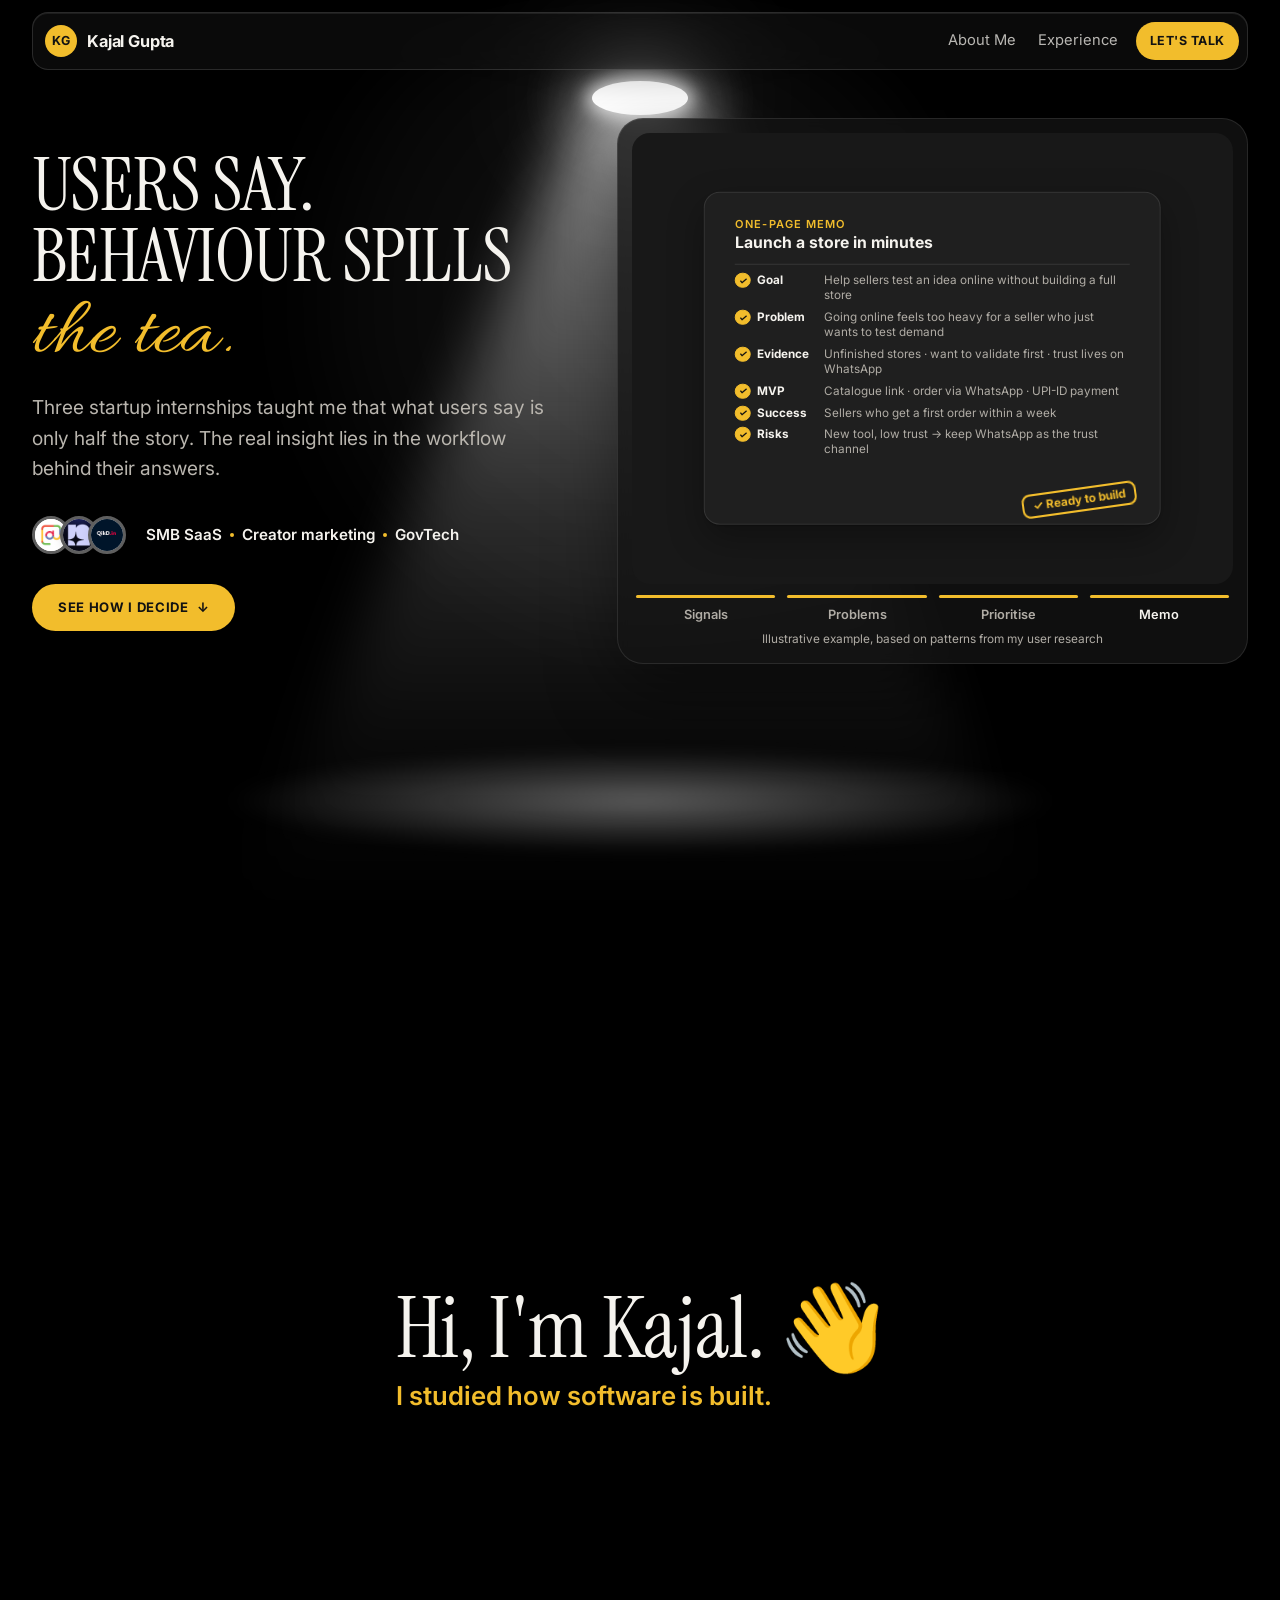
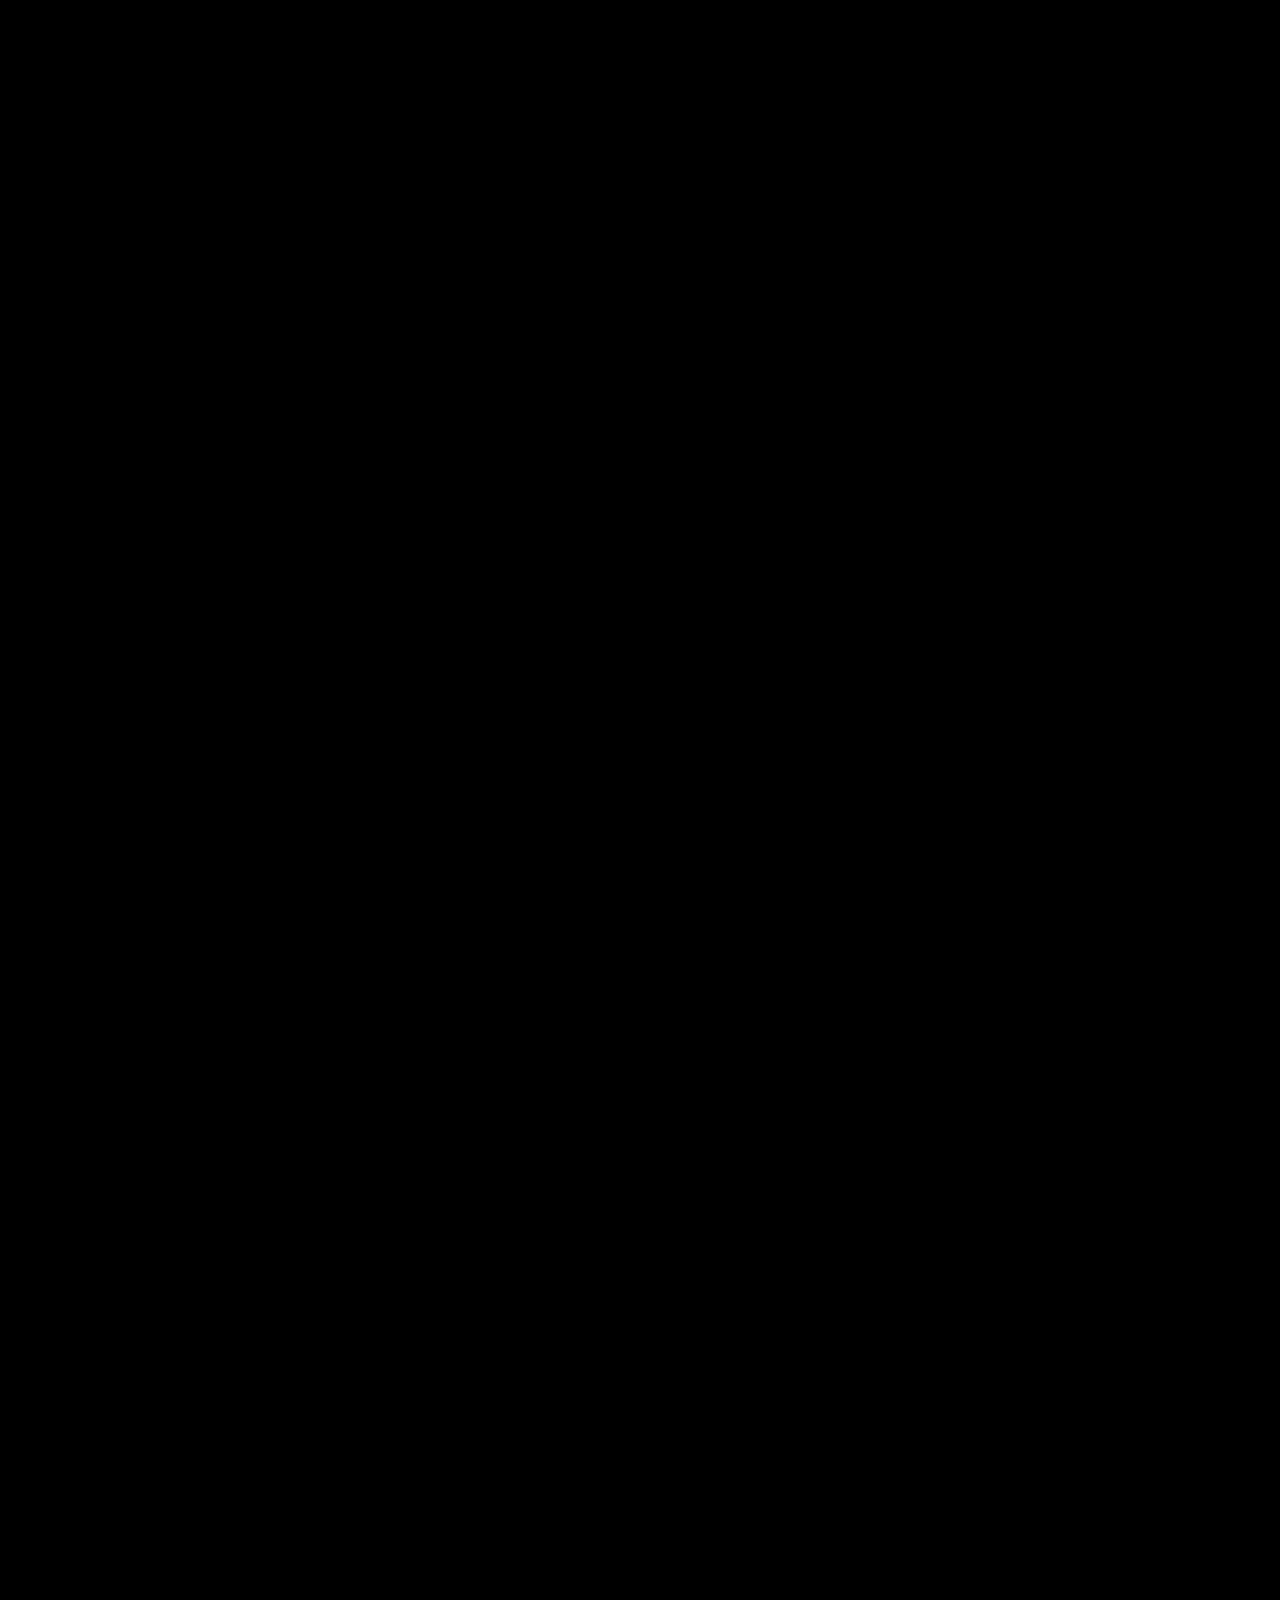
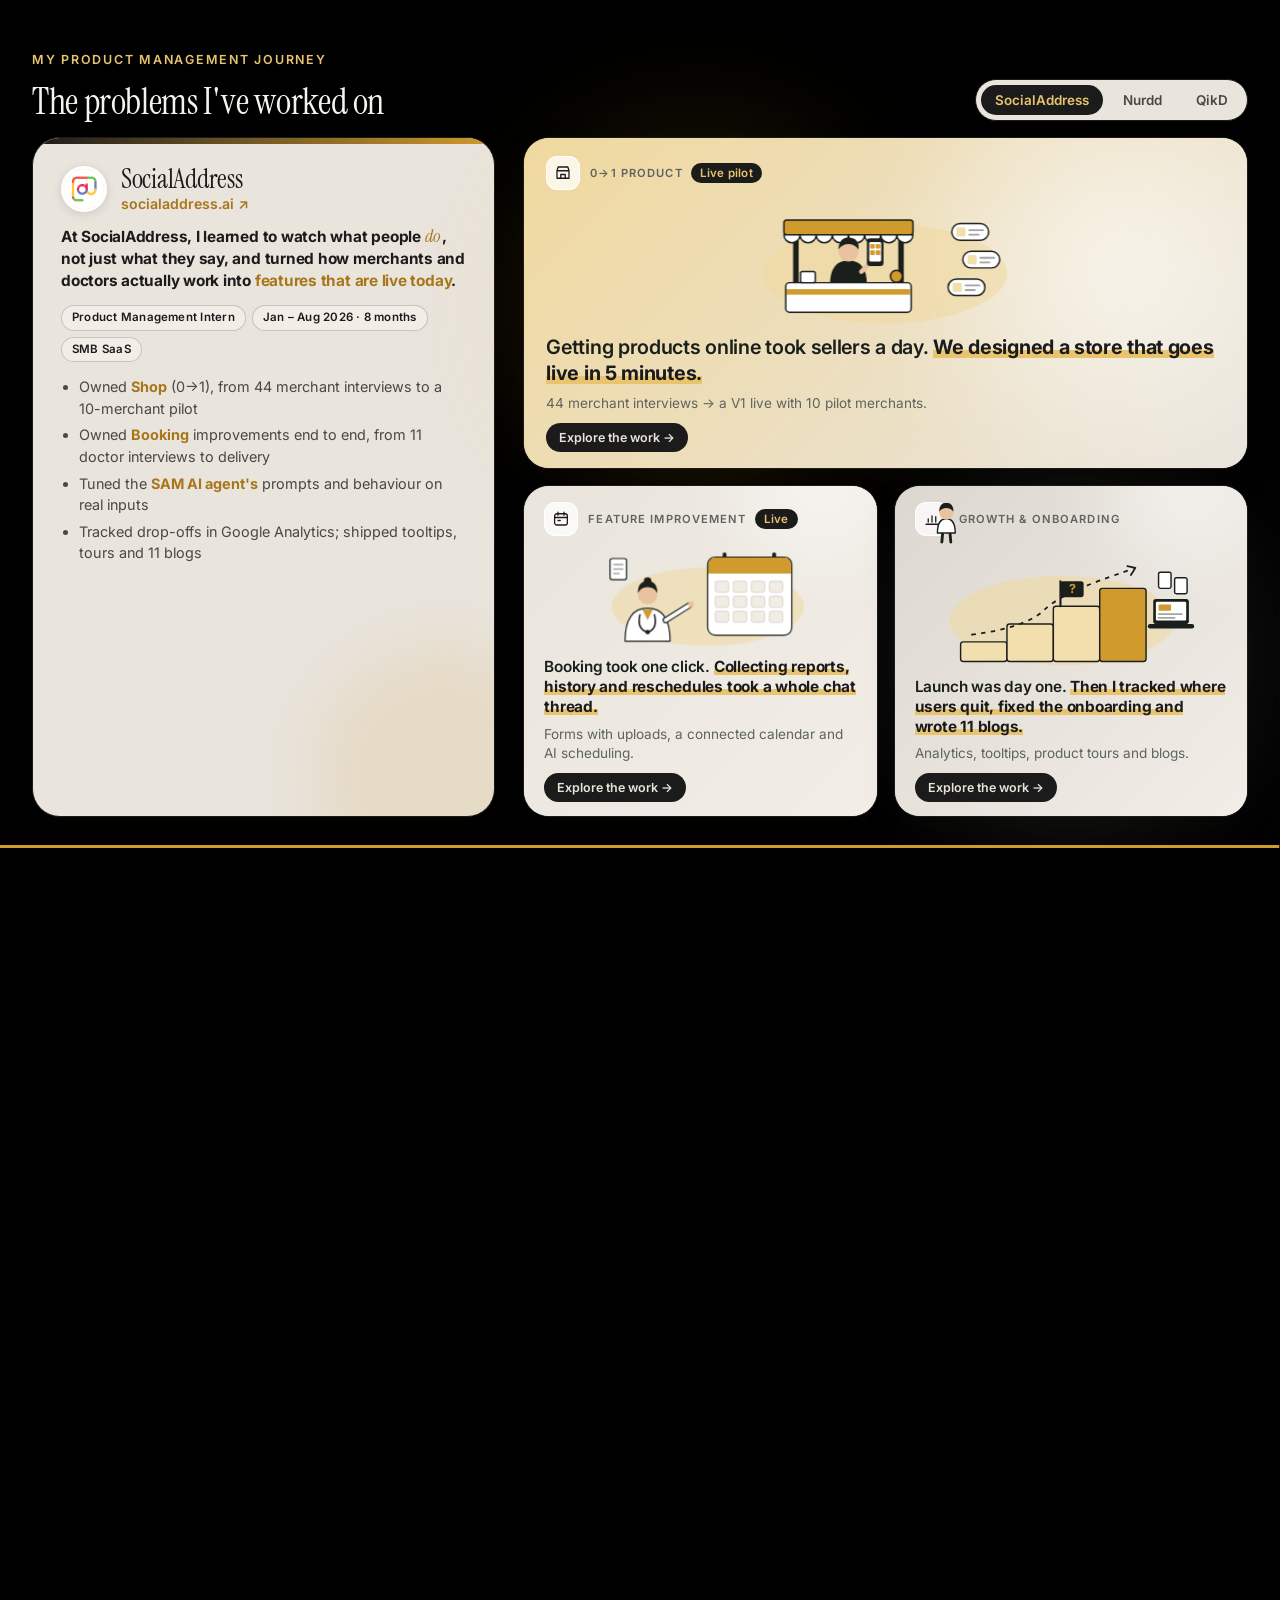
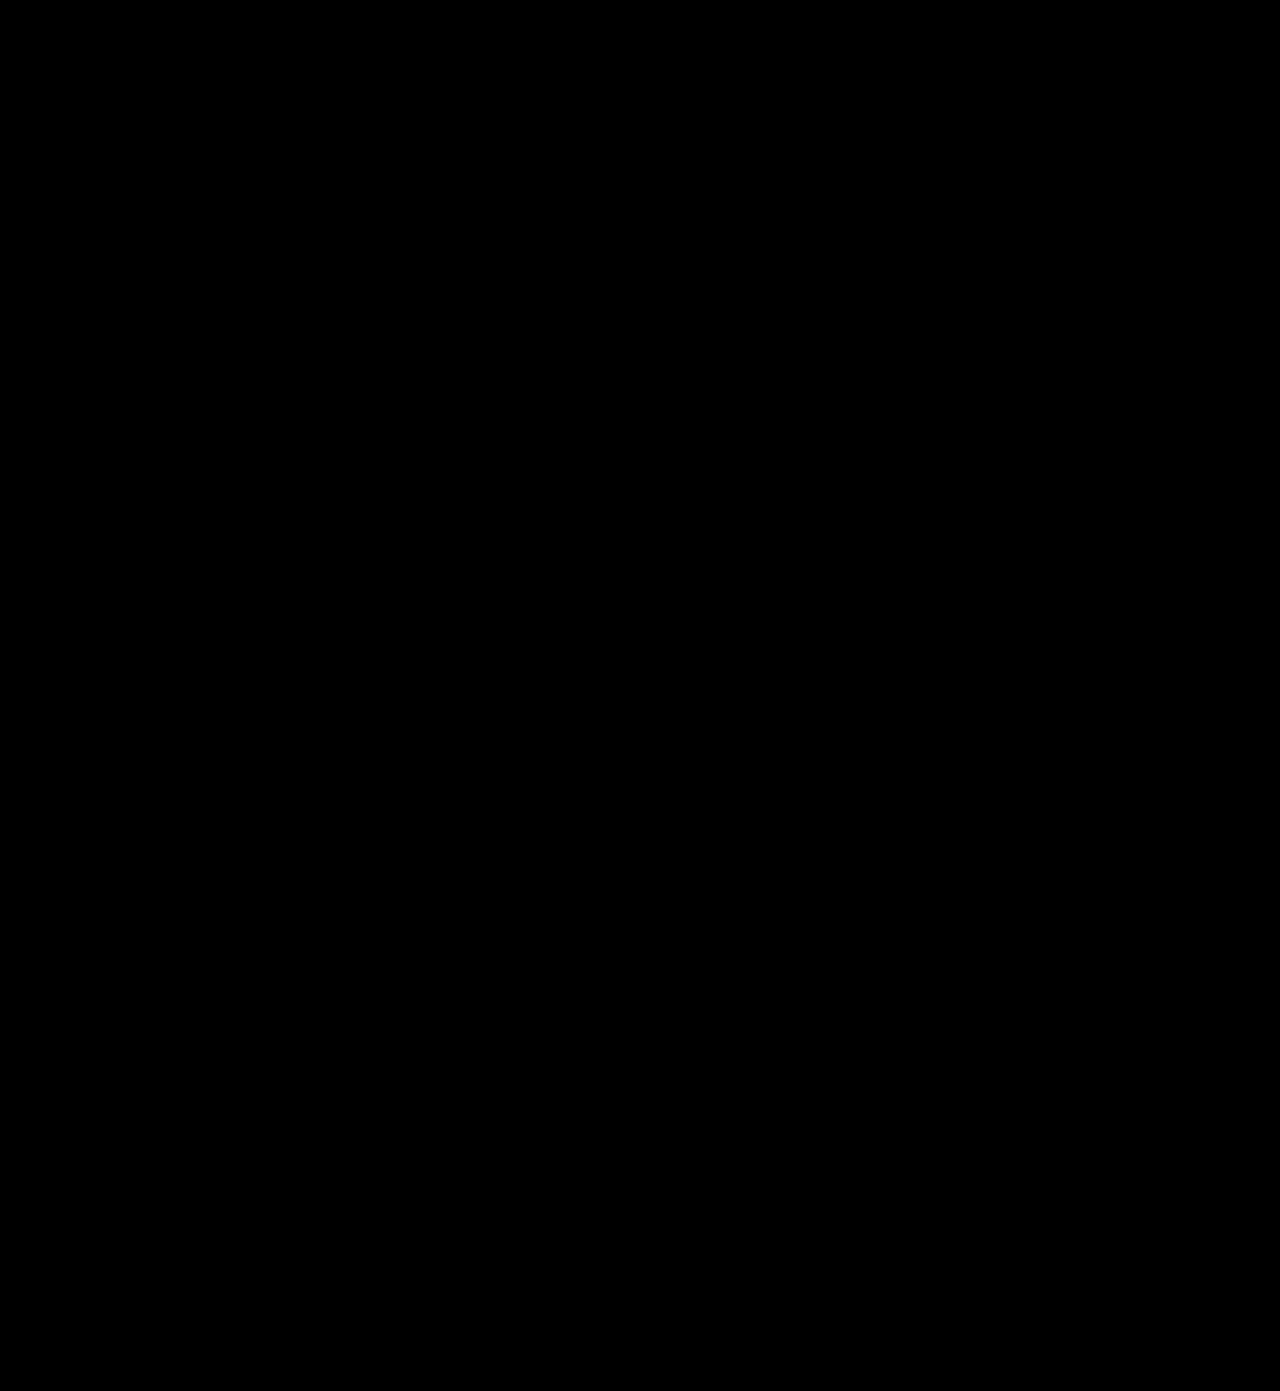
==== commit f8943959: "Journey cards: distinct animated scenes with people for each card Co-Authored-By: Claude Opus 5.5 <n" ====
--- a/index.html
+++ b/index.html
@@ -137,9 +137,9 @@
           <ul><li>Owned <b>Shop</b> (0→1), from 44 merchant interviews to a 10-merchant pilot</li><li>Owned <b>Booking</b> improvements end to end, from 11 doctor interviews to delivery</li><li>Tuned the <b>SAM AI agent's</b> prompts and behaviour on real inputs</li><li>Tracked drop-offs in Google Analytics; shipped tooltips, tours and 11 blogs</li></ul>
         </div>
         <div class="works three">
-            <a class="wk g-shop" href="shop.html"><span class="wk-num">01</span><div class="wk-head"><span class="wk-ico"><svg viewBox="0 0 24 24"><path d="M4 9l1.5-5h13L20 9M4 9v10h16V9M4 9h16M9 19v-5h6v5"/></svg></span><span class="wk-tag">0→1 product<span class="wk-chip">Live pilot</span></span></div><div class="wk-ill"><svg viewBox="0 0 280 120" class="il il-shop" aria-hidden="true"><g class="il-chats"> <g class="b1"><rect class="il-card" x="6" y="10" width="72" height="28" rx="9"/><rect class="il-soft" x="12" y="16" width="16" height="16" rx="3"/><path class="il-line" d="M34 21h36M34 28h26"/></g> <g class="b2"><rect class="il-card" x="20" y="46" width="72" height="28" rx="9"/><rect class="il-soft" x="26" y="52" width="16" height="16" rx="3"/><path class="il-line" d="M48 57h36M48 64h22"/></g> <g class="b3"><rect class="il-card" x="10" y="82" width="72" height="28" rx="9"/><rect class="il-soft" x="16" y="88" width="16" height="16" rx="3"/><path class="il-line" d="M38 93h36M38 100h28"/></g></g><path class="il-arrow" d="M108 60 H150"/><path class="il-head" d="M144 53 L152 60 L144 67"/><g class="il-phone"> <rect class="il-card" x="176" y="4" width="80" height="112" rx="13"/><rect class="il-ink-fill" x="204" y="9" width="24" height="4" rx="2"/> <rect class="il-tile t1" x="185" y="22" width="29" height="29" rx="6"/><rect class="il-tile t2" x="219" y="22" width="29" height="29" rx="6"/> <rect class="il-tile t3" x="185" y="56" width="29" height="29" rx="6"/><rect class="il-tile t4" x="219" y="56" width="29" height="29" rx="6"/> <rect class="il-accent il-buy" x="185" y="92" width="63" height="15" rx="7.5"/> <g class="il-badge"><circle class="il-ink-fill" cx="254" cy="10" r="9"/><path d="M250 10.5l3 3 5-6" class="il-tick-w"/></g></g></svg></div><div class="wk-body"><h3>Getting products online took sellers a day. <mark class="wk-key">We designed a store that goes live in 5 minutes.</mark></h3><p>44 merchant interviews → a V1 live with 10 pilot merchants.</p><span class="wk-go">Explore the work <i>→</i></span></div></a>
-            <a class="wk g-book" href="booking.html"><span class="wk-num">02</span><div class="wk-head"><span class="wk-ico"><svg viewBox="0 0 24 24"><rect x="3.5" y="5" width="17" height="15" rx="3"/><path d="M3.5 10h17M8 3v4M16 3v4M8 14h3"/></svg></span><span class="wk-tag">Feature improvement<span class="wk-chip">Live</span></span></div><div class="wk-ill"><svg viewBox="0 0 280 120" class="il il-book" aria-hidden="true"><defs><clipPath id="ilc-thread"><rect x="4" y="4" width="98" height="112" rx="10"/></clipPath></defs><g clip-path="url(#ilc-thread)"><g class="il-thread"> <rect class="il-card" x="8" y="8" width="58" height="14" rx="7"/><rect class="il-soft" x="40" y="26" width="58" height="14" rx="7"/> <rect class="il-card" x="8" y="44" width="48" height="14" rx="7"/><rect class="il-soft" x="34" y="62" width="64" height="14" rx="7"/> <rect class="il-card" x="8" y="80" width="62" height="14" rx="7"/><rect class="il-soft" x="44" y="98" width="54" height="14" rx="7"/> <rect class="il-card" x="8" y="116" width="52" height="14" rx="7"/><rect class="il-soft" x="38" y="134" width="60" height="14" rx="7"/> <rect class="il-card" x="8" y="152" width="58" height="14" rx="7"/></g></g><path class="il-arrow" d="M112 60 H146"/><path class="il-head" d="M140 53 L148 60 L140 67"/><g class="il-form"> <rect class="il-card" x="160" y="6" width="114" height="108" rx="11"/> <rect class="il-soft" x="170" y="16" width="94" height="10" rx="5"/><rect class="il-soft" x="170" y="31" width="70" height="10" rx="5"/> <rect class="il-drop" x="170" y="47" width="94" height="22" rx="6"/> <g class="il-doc"><rect class="il-card" x="176" y="50" width="13" height="16" rx="2"/><path class="il-line" d="M179 55h7M179 59h7M179 63h4"/></g> <g class="il-cal"><rect x="170" y="78" width="11" height="11" rx="3"/><rect x="184" y="78" width="11" height="11" rx="3"/><rect x="198" y="78" width="11" height="11" rx="3"/><rect class="pick" x="212" y="78" width="11" height="11" rx="3"/><rect x="226" y="78" width="11" height="11" rx="3"/><rect x="240" y="78" width="11" height="11" rx="3"/></g> <g class="il-ok"><circle class="il-accent" cx="257" cy="101" r="8"/><path d="M253 101l3 3 5-6" class="il-tick"/></g></g></svg></div><div class="wk-body"><h3>Booking took one click. <mark class="wk-key">Collecting reports, history and reschedules took a whole chat thread.</mark></h3><p>Forms with uploads, a connected calendar and AI scheduling.</p><span class="wk-go">Explore the work <i>→</i></span></div></a>
-            <a class="wk g-grow" href="analytics.html"><span class="wk-num">03</span><div class="wk-head"><span class="wk-ico"><svg viewBox="0 0 24 24"><path d="M4 19h16M7 16v-4M12 16V8M17 16v-7"/></svg></span><span class="wk-tag">Growth &amp; onboarding</span></div><div class="wk-ill"><svg viewBox="0 0 280 120" class="il il-grow" aria-hidden="true"><rect class="il-bar" x="8" y="10" width="160" height="16" rx="8"/><rect class="il-bar" x="8" y="35" width="128" height="16" rx="8"/><rect class="il-bar il-fix" x="8" y="60" width="112" height="16" rx="8"/><rect class="il-bar" x="8" y="85" width="84" height="16" rx="8"/><g class="il-tip"><rect class="il-ink-fill" x="128" y="54" width="34" height="28" rx="8"/><path class="il-ink-fill" d="M128 66l-7 2 7 4z"/><text x="145" y="73" class="il-qm">?</text></g><g class="il-blogs"> <g class="d1"><rect class="il-card" x="196" y="16" width="56" height="74" rx="8"/><path class="il-line" d="M205 30h38M205 38h30M205 46h34"/></g> <g class="d2"><rect class="il-card" x="206" y="22" width="56" height="74" rx="8"/><path class="il-line" d="M215 36h38M215 44h30M215 52h34"/></g> <g class="d3"><rect class="il-card" x="216" y="28" width="56" height="74" rx="8"/><rect class="il-accent" x="225" y="38" width="38" height="18" rx="4"/><path class="il-line" d="M225 66h38M225 74h28M225 82h34"/></g></g></svg></div><div class="wk-body"><h3>Launch was day one. <mark class="wk-key">Then I tracked where users quit, fixed the onboarding and wrote 11 blogs.</mark></h3><p>Analytics, tooltips, product tours and blogs.</p><span class="wk-go">Explore the work <i>→</i></span></div></a>
+            <a class="wk g-shop" href="shop.html"><span class="wk-num">01</span><div class="wk-head"><span class="wk-ico"><svg viewBox="0 0 24 24"><path d="M4 9l1.5-5h13L20 9M4 9v10h16V9M4 9h16M9 19v-5h6v5"/></svg></span><span class="wk-tag">0→1 product<span class="wk-chip">Live pilot</span></span></div><div class="wk-ill"><svg viewBox="0 0 280 140" class="il sc sc-shop" aria-hidden="true"><ellipse class="blob" cx="140" cy="84" rx="132" ry="54"/><rect class="k" x="40" y="40" width="6" height="86" rx="2"/><rect class="k" x="154" y="40" width="6" height="86" rx="2"/><g class="awn"><rect class="y ol" x="30" y="26" width="140" height="16" rx="3"/><path class="w ol" d="M30 42 a8.75 8.75 0 0 0 17.5 0 a8.75 8.75 0 0 0 17.5 0 a8.75 8.75 0 0 0 17.5 0 a8.75 8.75 0 0 0 17.5 0 a8.75 8.75 0 0 0 17.5 0 a8.75 8.75 0 0 0 17.5 0 a8.75 8.75 0 0 0 17.5 0 a8.75 8.75 0 0 0 17.5 0 Z"/></g><g class="seller"><path class="k" d="M80 96 q0 -26 20 -26 q20 0 20 26z"/><circle class="sk" cx="100" cy="60" r="11"/><path class="hr" d="M89 58 q1 -14 12 -13 q11 1 10 13 q-4 -6 -11 -6 q-7 0 -11 6z"/><path class="arm" d="M114 82 L126 70"/><g class="phone"><rect class="k" x="120" y="46" width="18" height="30" rx="3.5"/><rect class="w" x="122.5" y="50" width="13" height="21" rx="1.5"/><rect class="y tl t1" x="123.5" y="52" width="5" height="5" rx="1"/><rect class="y tl t2" x="129.5" y="52" width="5" height="5" rx="1"/><rect class="y tl t3" x="123.5" y="59" width="5" height="5" rx="1"/><rect class="y tl t4" x="129.5" y="59" width="5" height="5" rx="1"/></g></g><rect class="w ol" x="32" y="94" width="136" height="32" rx="4"/><rect class="y" x="33" y="101" width="134" height="6"/><rect class="w ol" x="48" y="82" width="16" height="12" rx="2"/><circle class="y ol" cx="152" cy="87" r="6.5"/><g class="bub b1"><rect class="w ol" x="212" y="30" width="40" height="18" rx="9"/><rect class="ys" x="217" y="34" width="10" height="10" rx="2"/><path class="ln" d="M231 37h15M231 42h10"/></g><g class="bub b2"><rect class="w ol" x="224" y="60" width="40" height="18" rx="9"/><rect class="ys" x="229" y="64" width="10" height="10" rx="2"/><path class="ln" d="M243 67h15M243 72h10"/></g><g class="bub b3"><rect class="w ol" x="208" y="90" width="40" height="18" rx="9"/><rect class="ys" x="213" y="94" width="10" height="10" rx="2"/><path class="ln" d="M227 97h15M227 102h10"/></g></svg></div><div class="wk-body"><h3>Getting products online took sellers a day. <mark class="wk-key">We designed a store that goes live in 5 minutes.</mark></h3><p>44 merchant interviews → a V1 live with 10 pilot merchants.</p><span class="wk-go">Explore the work <i>→</i></span></div></a>
+            <a class="wk g-book" href="booking.html"><span class="wk-num">02</span><div class="wk-head"><span class="wk-ico"><svg viewBox="0 0 24 24"><rect x="3.5" y="5" width="17" height="15" rx="3"/><path d="M3.5 10h17M8 3v4M16 3v4M8 14h3"/></svg></span><span class="wk-tag">Feature improvement<span class="wk-chip">Live</span></span></div><div class="wk-ill"><svg viewBox="0 0 280 140" class="il sc sc-book" aria-hidden="true"><ellipse class="blob" cx="150" cy="86" rx="128" ry="52"/><rect class="k" x="170" y="14" width="5" height="14" rx="2"/><rect class="k" x="236" y="14" width="5" height="14" rx="2"/><rect class="w ol" x="150" y="20" width="112" height="104" rx="10"/><path class="y" d="M150.8 30 a9.2 9.2 0 0 1 9.2 -9.2 h92 a9.2 9.2 0 0 1 9.2 9.2 v12 h-110.4z"/><rect class="cell" x="160" y="52" width="18" height="15" rx="3"/><rect class="cell" x="184" y="52" width="18" height="15" rx="3"/><rect class="cell" x="208" y="52" width="18" height="15" rx="3"/><rect class="cell" x="232" y="52" width="18" height="15" rx="3"/><rect class="cell" x="160" y="72" width="18" height="15" rx="3"/><rect class="cell" x="184" y="72" width="18" height="15" rx="3"/><rect class="cell pick" x="208" y="72" width="18" height="15" rx="3"/><rect class="cell" x="232" y="72" width="18" height="15" rx="3"/><rect class="cell" x="160" y="92" width="18" height="15" rx="3"/><rect class="cell" x="184" y="92" width="18" height="15" rx="3"/><rect class="cell" x="208" y="92" width="18" height="15" rx="3"/><rect class="cell" x="232" y="92" width="18" height="15" rx="3"/><path class="tick tk" d="M213 76.5l3.5 3.5 6 -7"/><g class="doc"><rect class="w ol" x="20" y="22" width="22" height="28" rx="3"/><path class="ln" d="M25 30h12M25 36h12M25 42h7"/></g><g class="doctor"><path class="w ol" d="M40 132 q0 -44 30 -44 q30 0 30 44z"/><path class="y" d="M63 90 l7 14 l7 -14z"/><path class="steth" d="M60 96 q-5 20 10 24 q14 -4 9 -24"/><circle class="k" cx="70" cy="120" r="3"/><circle class="sk" cx="70" cy="70" r="13"/><path class="hr" d="M57 68 q0 -16 13 -16 q13 0 13 16 q-4 -8 -13 -8 q-9 0 -13 8z"/><circle class="hr" cx="70" cy="52" r="5"/><g class="point"><path class="arm-o" d="M94 104 L126 84"/><path class="arm-i" d="M94 104 L126 84"/><circle class="sk" cx="128" cy="83" r="4"/></g></g></svg></div><div class="wk-body"><h3>Booking took one click. <mark class="wk-key">Collecting reports, history and reschedules took a whole chat thread.</mark></h3><p>Forms with uploads, a connected calendar and AI scheduling.</p><span class="wk-go">Explore the work <i>→</i></span></div></a>
+            <a class="wk g-grow" href="analytics.html"><span class="wk-num">03</span><div class="wk-head"><span class="wk-ico"><svg viewBox="0 0 24 24"><path d="M4 19h16M7 16v-4M12 16V8M17 16v-7"/></svg></span><span class="wk-tag">Growth &amp; onboarding</span></div><div class="wk-ill"><svg viewBox="0 0 280 140" class="il sc sc-grow" aria-hidden="true"><ellipse class="blob" cx="130" cy="88" rx="126" ry="50"/><rect class="ys ol" x="16" y="112" width="52" height="22" rx="3"/><rect class="ys ol" x="68" y="92" width="52" height="42" rx="3"/><rect class="ys ol" x="120" y="72" width="52" height="62" rx="3"/><rect class="y ol" x="172" y="52" width="52" height="82" rx="3"/><path class="trail" d="M28 104 Q 90 96 110 76 T 210 30"/><path class="trail-h" d="M203 27 L212 29 L207 37"/><g class="flag"><path class="k-ln" d="M128 72 V44"/><rect class="k" x="128" y="44" width="26" height="18" rx="3"/><text class="qm" x="141" y="57">?</text></g><g class="climber"><g class="pp "><path class="leg" d="M-4 -12 L-5 0M4 -12 L5 0"/><path class="w ol" d="M-10 -10 q0 -16 10 -16 q10 0 10 16z"/><circle class="sk" cx="0" cy="-33" r="8"/><path class="hr" d="M-8 -34 q0 -10 8 -10 q8 0 8 10 q-3 -4 -8 -4 q-5 0 -8 4z"/></g></g><g class="laptop"><rect class="k" x="232" y="64" width="40" height="28" rx="3"/><rect class="w" x="235" y="67" width="34" height="21" rx="1.5"/><rect class="y" x="238" y="70" width="14" height="7" rx="1"/><path class="ln" d="M238 81h26M238 85h18"/><rect class="k" x="226" y="92" width="52" height="5" rx="2.5"/></g><g class="pages"><rect class="w ol pg p1" x="238" y="34" width="14" height="18" rx="2"/><rect class="w ol pg p2" x="256" y="40" width="14" height="18" rx="2"/></g></svg></div><div class="wk-body"><h3>Launch was day one. <mark class="wk-key">Then I tracked where users quit, fixed the onboarding and wrote 11 blogs.</mark></h3><p>Analytics, tooltips, product tours and blogs.</p><span class="wk-go">Explore the work <i>→</i></span></div></a>
         </div>
       </div>
       <div class="co th-nurdd" data-i="1" id="co-1">
@@ -150,8 +150,8 @@
           <ul><li>Researched competing creator platforms to improve retention</li><li>Designed the <b>Creator Dashboard</b> with the Co-founder and Designer</li><li>Contributed to Nurdd's <b>free creator tools</b> on the public website</li></ul>
         </div>
         <div class="works two">
-            <a class="wk g-dash" href="nurdd.html#dashboard"><span class="wk-num">01</span><div class="wk-head"><span class="wk-ico"><svg viewBox="0 0 24 24"><path d="M12 3l2 6 6 2-6 2-2 6-2-6-6-2 6-2z"/></svg></span><span class="wk-tag">Retention<span class="wk-chip">Design only</span></span></div><div class="wk-ill"><svg viewBox="0 0 280 120" class="il il-dash" aria-hidden="true"><rect class="il-card" x="6" y="8" width="178" height="104" rx="12"/><rect class="il-soft" x="18" y="19" width="56" height="8" rx="4"/><rect class="il-soft" x="132" y="19" width="40" height="8" rx="4"/><path class="il-grid" d="M18 50h154M18 72h154M18 94h154"/><path class="il-chart" pathLength="1" d="M18 92 C 40 88, 52 64, 74 70 S 108 92, 124 74 S 150 40, 172 46"/><circle class="il-ping" cx="172" cy="46" r="5"/><path class="il-arrow il-link" d="M186 60 H204"/><g class="il-next"><rect class="il-accent" x="206" y="44" width="70" height="32" rx="16"/><text x="222" y="64" class="il-txt">Next step</text></g></svg></div><div class="wk-body"><h3>Creators saw their numbers. <mark class="wk-key">They just didn't know what to do with them.</mark></h3><p>A dashboard that turns every insight into a next step.</p><span class="wk-go">Explore the work <i>→</i></span></div></a>
-            <a class="wk g-tools" href="nurdd.html#tools"><span class="wk-num">02</span><div class="wk-head"><span class="wk-ico"><svg viewBox="0 0 24 24"><rect x="5" y="3" width="14" height="18" rx="3"/><path d="M8 7h8M8 12h2M14 12h2M8 16h2M14 16h2"/></svg></span><span class="wk-tag">Acquisition<span class="wk-chip">Free tools</span></span></div><div class="wk-ill"><svg viewBox="0 0 280 120" class="il il-tools" aria-hidden="true"><g class="il-user"><circle class="il-ink-fill" cx="26" cy="46" r="9"/><path class="il-ink-fill" d="M12 80c0-12 6-20 14-20s14 8 14 20z"/></g><rect class="il-card" x="64" y="6" width="120" height="108" rx="12"/><rect class="il-soft" x="76" y="17" width="96" height="11" rx="5.5"/><rect class="il-soft" x="76" y="33" width="66" height="11" rx="5.5"/><path class="il-gauge" d="M94 96 A30 30 0 0 1 154 96"/><path class="il-gauge-on" pathLength="1" d="M94 96 A30 30 0 0 1 154 96"/><g class="il-needle"><path class="il-needle-l" d="M124 96 L124 72"/><circle class="il-ink-fill" cx="124" cy="96" r="4"/></g><g class="il-gate"><rect class="il-dashed" x="204" y="44" width="70" height="32" rx="16"/><text x="221" y="64" class="il-txt dim">Sign up</text></g></svg></div><div class="wk-body"><h3>Creators couldn't judge their own numbers. <mark class="wk-key">Free tools answer that before any sign-up.</mark></h3><p>Calculators that show value before anyone joins.</p><span class="wk-go">Explore the work <i>→</i></span></div></a>
+            <a class="wk g-dash" href="nurdd.html#dashboard"><span class="wk-num">01</span><div class="wk-head"><span class="wk-ico"><svg viewBox="0 0 24 24"><path d="M12 3l2 6 6 2-6 2-2 6-2-6-6-2 6-2z"/></svg></span><span class="wk-tag">Retention<span class="wk-chip">Design only</span></span></div><div class="wk-ill"><svg viewBox="0 0 280 140" class="il sc sc-dash" aria-hidden="true"><ellipse class="blob" cx="140" cy="86" rx="130" ry="52"/><circle class="ring" cx="66" cy="64" r="34"/><g class="creator"><path class="y ol" d="M40 134 q0 -46 26 -46 q26 0 26 46z"/><path class="hr" d="M53 66 q-2 -24 13 -24 q15 0 13 24 l-4 6 q-1 -14 -9 -16 q-8 2 -9 16z"/><circle class="sk" cx="66" cy="62" r="11"/><path class="hr" d="M55 60 q1 -12 11 -12 q10 0 11 12 q-5 -5 -11 -5 q-6 0 -11 5z"/><path class="arm" d="M84 104 L96 92"/><rect class="k" x="92" y="76" width="13" height="22" rx="2.5"/><rect class="w" x="94" y="79" width="9" height="15" rx="1"/></g><g class="bulb"><circle class="glow" cx="98" cy="28" r="14"/><circle class="y ol" cx="98" cy="28" r="8"/><rect class="k" x="94.5" y="35" width="7" height="5" rx="1"/></g><rect class="w ol" x="132" y="22" width="132" height="98" rx="12"/><rect class="ys" x="144" y="32" width="44" height="7" rx="3.5"/><path class="grid" d="M144 52h108M144 66h108M144 80h108"/><path class="chart" pathLength="1" d="M144 82 C 160 78, 168 58, 184 62 S 210 80, 222 66 S 240 46, 252 50"/><g class="next"><rect class="k" x="156" y="92" width="84" height="20" rx="10"/><text class="ntx" x="168" y="106">Next step →</text></g><g class="loop"><path class="loop-p" d="M250 112 a10 10 0 1 1 10 -10"/><path class="loop-h" d="M256 100 l4 3 l3 -4"/></g></svg></div><div class="wk-body"><h3>Creators saw their numbers. <mark class="wk-key">They just didn't know what to do with them.</mark></h3><p>A dashboard that turns every insight into a next step.</p><span class="wk-go">Explore the work <i>→</i></span></div></a>
+            <a class="wk g-tools" href="nurdd.html#tools"><span class="wk-num">02</span><div class="wk-head"><span class="wk-ico"><svg viewBox="0 0 24 24"><rect x="5" y="3" width="14" height="18" rx="3"/><path d="M8 7h8M8 12h2M14 12h2M8 16h2M14 16h2"/></svg></span><span class="wk-tag">Acquisition<span class="wk-chip">Free tools</span></span></div><div class="wk-ill"><svg viewBox="0 0 280 140" class="il sc sc-tools" aria-hidden="true"><ellipse class="blob" cx="140" cy="88" rx="130" ry="50"/><g class="walkers"><g class="wk1"><g class="pp "><path class="leg" d="M18 120 L17 132M26 120 L27 132"/><path class="k" d="M12 122 q0 -16 10 -16 q10 0 10 16z"/><circle class="sk" cx="22" cy="99" r="8"/><path class="hr" d="M14 98 q0 -10 8 -10 q8 0 8 10 q-3 -4 -8 -4 q-5 0 -8 4z"/></g></g><g class="wk2"><g class="pp "><path class="leg" d="M50 120 L49 132M58 120 L59 132"/><path class="y ol" d="M44 122 q0 -16 10 -16 q10 0 10 16z"/><circle class="sk" cx="54" cy="99" r="8"/><path class="hr" d="M45 104 q-1 -16 9 -16 q10 0 9 16 l-3 -8 q-6 -3 -12 0z"/></g></g><g class="wk3"><g class="pp "><path class="leg" d="M84 120 L83 132M92 120 L93 132"/><path class="w ol" d="M78 122 q0 -16 10 -16 q10 0 10 16z"/><circle class="sk" cx="88" cy="99" r="8"/><path class="hr" d="M80 98 q0 -10 8 -10 q8 0 8 10 q-3 -4 -8 -4 q-5 0 -8 4z"/></g></g></g><g class="got"><circle class="y ol" cx="104" cy="74" r="9"/><path class="tick" d="M100 74.5l3 3 5 -6"/></g><rect class="k" x="148" y="110" width="8" height="22" rx="2"/><rect class="k" x="134" y="130" width="36" height="5" rx="2.5"/><rect class="k" x="120" y="16" width="64" height="96" rx="9"/><rect class="w" x="127" y="23" width="50" height="34" rx="4"/><path class="gauge" d="M136 50 a16 16 0 0 1 32 0"/><path class="gauge-on" pathLength="1" d="M136 50 a16 16 0 0 1 32 0"/><g class="needle"><path class="k-ln" d="M152 50 V37"/><circle class="k" cx="152" cy="50" r="2.6"/></g><circle class="y" cx="136" cy="70" r="4.5"/><circle class="w" cx="152" cy="70" r="4.5"/><circle class="y" cx="168" cy="70" r="4.5"/><circle class="w" cx="136" cy="84" r="4.5"/><circle class="y" cx="152" cy="84" r="4.5"/><circle class="w" cx="168" cy="84" r="4.5"/><circle class="y" cx="136" cy="98" r="4.5"/><circle class="w" cx="152" cy="98" r="4.5"/><circle class="y" cx="168" cy="98" r="4.5"/><path class="later" d="M190 74 H214"/><g class="door"><rect class="dashed" x="220" y="38" width="48" height="94" rx="5"/><circle class="k" cx="259" cy="88" r="2.5"/><text class="dtx" x="226" y="58">Sign up</text></g></svg></div><div class="wk-body"><h3>Creators couldn't judge their own numbers. <mark class="wk-key">Free tools answer that before any sign-up.</mark></h3><p>Calculators that show value before anyone joins.</p><span class="wk-go">Explore the work <i>→</i></span></div></a>
         </div>
       </div>
       <div class="co th-qikd" data-i="2" id="co-2">
@@ -162,7 +162,7 @@
           <ul><li>Organised user reviews and feedback into recurring issues</li><li>Helped restructure the website and landing page into clear steps</li><li>Supported re-engagement emails for users who never heard back</li></ul>
         </div>
         <div class="works one">
-            <a class="wk g-qikd" href="qikd.html"><span class="wk-num">01</span><div class="wk-head"><span class="wk-ico"><svg viewBox="0 0 24 24"><circle cx="6" cy="6" r="2.5"/><circle cx="18" cy="18" r="2.5"/><path d="M8.5 6H15a3 3 0 010 6H9a3 3 0 000 6h6.5"/></svg></span><span class="wk-tag">UX &amp; re-engagement<span class="wk-chip">Live site</span></span></div><div class="wk-ill"><svg viewBox="0 0 280 120" class="il il-qikd" aria-hidden="true"><path class="il-track" d="M30 44 H250"/><path class="il-prog" pathLength="1" d="M30 44 H250"/><g class="il-step s1"><circle cx="30" cy="44" r="13"/><path class="il-tick" d="M24.5 44.5l4 4 7-8"/></g><g class="il-step s2"><circle cx="103" cy="44" r="13"/><path class="il-tick" d="M97.5 44.5l4 4 7-8"/></g><g class="il-step s3"><circle cx="176" cy="44" r="13"/><path class="il-tick" d="M170.5 44.5l4 4 7-8"/></g><g class="il-step s4"><circle cx="250" cy="44" r="13"/><rect class="il-idcard" x="242" y="38" width="16" height="12" rx="2"/></g><path class="il-line" d="M16 70h28M89 70h28M162 70h28M236 70h28"/><g class="il-mail"><rect class="il-card" x="0" y="0" width="30" height="20" rx="3"/><path class="il-env" d="M1 2l14 10 14-10"/></g><path class="il-grid" d="M20 104H260"/></svg></div><div class="wk-body"><h3>Getting a PAN card shouldn't feel like a puzzle. <mark class="wk-key">Users couldn't see what happens after they pay, so they didn't start.</mark></h3><p>Feedback → a step-by-step website and follow-up emails.</p><span class="wk-go">Explore the work <i>→</i></span></div></a>
+            <a class="wk g-qikd" href="qikd.html"><span class="wk-num">01</span><div class="wk-head"><span class="wk-ico"><svg viewBox="0 0 24 24"><circle cx="6" cy="6" r="2.5"/><circle cx="18" cy="18" r="2.5"/><path d="M8.5 6H15a3 3 0 010 6H9a3 3 0 000 6h6.5"/></svg></span><span class="wk-tag">UX &amp; re-engagement<span class="wk-chip">Live site</span></span></div><div class="wk-ill"><svg viewBox="0 0 280 140" class="il sc sc-qikd" aria-hidden="true"><ellipse class="blob" cx="140" cy="86" rx="132" ry="52"/><path class="road" d="M8 124 C 70 124, 60 92, 124 88 S 196 60, 246 50"/><path class="road-l" d="M8 124 C 70 124, 60 92, 124 88 S 196 60, 246 50"/><g class="sign s1"><path class="k-ln" d="M62 104 V82"/><circle class="w ol c" cx="62" cy="76" r="9"/><text class="num" x="62" y="80">1</text></g><g class="sign s2"><path class="k-ln" d="M132 86 V64"/><circle class="w ol c" cx="132" cy="58" r="9"/><text class="num" x="132" y="62">2</text></g><g class="sign s3"><path class="k-ln" d="M196 70 V48"/><circle class="w ol c" cx="196" cy="42" r="9"/><text class="num" x="196" y="46">3</text></g><g class="pan"><rect class="w ol" x="232" y="18" width="38" height="26" rx="4"/><rect class="y" x="232.8" y="18.8" width="36.4" height="7"/><circle class="ys" cx="242" cy="35" r="5"/><path class="ln" d="M251 32h14M251 38h10"/></g><g class="walker"><g class="pp "><path class="leg" d="M-4 -12 L-5 0M4 -12 L5 0"/><path class="y ol" d="M-10 -10 q0 -16 10 -16 q10 0 10 16z"/><circle class="sk" cx="0" cy="-33" r="8"/><path class="hr" d="M-9 -28 q-1 -16 9 -16 q10 0 9 16 l-3 -8 q-6 -3 -12 0z"/></g></g><g class="mail"><rect class="w ol" x="0" y="0" width="24" height="16" rx="2.5"/><path class="env" d="M1 2l11 8 11 -8"/></g></svg></div><div class="wk-body"><h3>Getting a PAN card shouldn't feel like a puzzle. <mark class="wk-key">Users couldn't see what happens after they pay, so they didn't start.</mark></h3><p>Feedback → a step-by-step website and follow-up emails.</p><span class="wk-go">Explore the work <i>→</i></span></div></a>
         </div>
       </div>
       </div>
--- a/styles.css
+++ b/styles.css
@@ -1758,3 +1758,93 @@
   .works { min-height: 0; height: 100%; }
   .works .wk { min-height: 0; }
 }
+
+/* ---------- journey scenes with people (replace the box-and-line illustrations) ---------- */
+.sc .blob { fill: color-mix(in srgb, var(--mustard-soft) 55%, transparent); }
+.sc .k { fill: #1a1f1c; } .sc .w { fill: #fff; } .sc .y { fill: var(--mustard); } .sc .ys { fill: color-mix(in srgb, var(--mustard-soft) 85%, #fff); }
+.sc .ol { stroke: #1a1f1c; stroke-width: 1.6; stroke-linejoin: round; }
+.sc .sk { fill: #e9c3a0; } .sc .hr { fill: #1a1f1c; }
+.sc .leg { fill: none; stroke: #1a1f1c; stroke-width: 3.2; stroke-linecap: round; }
+.sc .arm { fill: none; stroke: #e9c3a0; stroke-width: 5; stroke-linecap: round; }
+.sc .ln { fill: none; stroke: rgba(26,31,28,.4); stroke-width: 2; stroke-linecap: round; }
+.sc .k-ln { fill: none; stroke: #1a1f1c; stroke-width: 2.4; stroke-linecap: round; }
+.sc .tick { fill: none; stroke: #1a1f1c; stroke-width: 2.4; stroke-linecap: round; stroke-linejoin: round; }
+.sc text { font-family: "Inter", sans-serif; font-weight: 700; }
+
+/* Shop: a stall seller puts products on a phone store; scattered chats get pulled in */
+.sc-shop .awn { transform-origin: 50% 0; animation: scSway 5s ease-in-out infinite alternate; }
+.sc-shop .phone { animation: scBob 2.6s ease-in-out infinite alternate; }
+.sc-shop .tl { animation: ilPop 6s ease-in-out infinite; } .sc-shop .t2 { animation-delay: .3s; } .sc-shop .t3 { animation-delay: .6s; } .sc-shop .t4 { animation-delay: .9s; }
+.sc-shop .bub { animation: scPull 6s ease-in infinite; } .sc-shop .b2 { animation-delay: .5s; } .sc-shop .b3 { animation-delay: 1s; }
+@keyframes scSway { from { transform: rotate(-1.2deg); } to { transform: rotate(1.2deg); } }
+@keyframes scBob { from { transform: translateY(-2px) rotate(-3deg); } to { transform: translateY(2px) rotate(3deg); } }
+@keyframes scPull { 0%, 10% { transform: translateX(0) scale(1); opacity: 1; } 45% { transform: translateX(-82px) scale(.45); opacity: 0; } 46%, 70% { transform: translateX(0) scale(1); opacity: 0; } 82%, 100% { transform: translateX(0) scale(1); opacity: 1; } }
+
+/* Booking: a patient's form flies to the doctor's calendar and a slot gets booked */
+.sc-book .cell { fill: #f1ede5; stroke: rgba(26,31,28,.18); stroke-width: 1; }
+.sc-book .pick { animation: ilPick 6s ease-in-out infinite; }
+.sc-book .tk { opacity: 0; animation: scTk 6s ease-in-out infinite; }
+.sc-book .doc { animation: scFly 6s ease-in-out infinite; }
+.sc-book .steth { fill: none; stroke: #1a1f1c; stroke-width: 2; }
+.sc-book .arm-o { stroke: #1a1f1c; stroke-width: 8; stroke-linecap: round; } .sc-book .arm-i { stroke: #fff; stroke-width: 5; stroke-linecap: round; }
+.sc-book .point { transform-origin: 0 100%; animation: scPoint 6s ease-in-out infinite; }
+.sc-book .doctor { animation: scNod 6s ease-in-out infinite; transform-origin: 50% 100%; }
+@keyframes scFly { 0%, 8% { transform: translate(0, 0) rotate(0); opacity: 0; } 14% { opacity: 1; } 42% { transform: translate(120px, -14px) rotate(12deg); opacity: 1; } 52% { transform: translate(184px, 46px) rotate(0) scale(.4); opacity: 0; } 100% { opacity: 0; } }
+@keyframes scTk { 0%, 50% { opacity: 0; } 58%, 90% { opacity: 1; } 100% { opacity: 0; } }
+@keyframes scPoint { 0%, 45% { transform: rotate(6deg); } 55%, 90% { transform: rotate(-4deg); } 100% { transform: rotate(6deg); } }
+@keyframes scNod { 0%, 52% { transform: none; } 58% { transform: translateY(-2px); } 64%, 100% { transform: none; } }
+
+/* Growth: a user climbs the onboarding steps, a tip flag helps at the drop-off, blogs fly out */
+.sc-grow .trail { fill: none; stroke: #1a1f1c; stroke-width: 2; stroke-dasharray: 5 6; animation: ilDash 1.2s linear infinite; }
+.sc-grow .trail-h { fill: none; stroke: #1a1f1c; stroke-width: 2; stroke-linecap: round; stroke-linejoin: round; }
+.sc-grow .qm { fill: var(--mustard); font-size: 14px; text-anchor: middle; }
+.sc-grow .flag { transform-origin: 0 100%; animation: scFlag 7s ease-in-out infinite; }
+.sc-grow .climber { animation: scClimb 7s ease-in-out infinite; }
+.sc-grow .pg { animation: scPage 7s ease-in-out infinite; } .sc-grow .p2 { animation-delay: .5s; }
+@keyframes scClimb { 0% { transform: translate(40px, 112px); } 20% { transform: translate(92px, 92px); } 30%, 48% { transform: translate(92px, 92px); } 62% { transform: translate(144px, 72px); } 80%, 100% { transform: translate(196px, 52px); } }
+@keyframes scFlag { 0%, 18% { transform: scale(0); } 26% { transform: scale(1.15); } 32%, 60% { transform: scale(1); } 70%, 100% { transform: scale(0); } }
+@keyframes scPage { 0%, 60% { transform: translateY(14px); opacity: 0; } 72%, 92% { transform: translateY(-4px) rotate(-6deg); opacity: 1; } 100% { opacity: 0; } }
+
+/* Retention: a creator reads her dashboard, gets an idea, and a next step appears */
+.sc-dash .ring { fill: none; stroke: var(--mustard); stroke-width: 6; opacity: .55; animation: scRing 4s ease-in-out infinite alternate; }
+.sc-dash .grid { fill: none; stroke: rgba(26,31,28,.12); stroke-width: 1.4; }
+.sc-dash .chart { fill: none; stroke: #1a1f1c; stroke-width: 2.6; stroke-linecap: round; stroke-dasharray: 1; stroke-dashoffset: 1; animation: ilDraw 7s ease-in-out infinite; }
+.sc-dash .glow { fill: var(--mustard); opacity: 0; animation: scGlow 7s ease-in-out infinite; }
+.sc-dash .next { animation: ilNext 7s ease-in-out infinite; }
+.sc-dash .ntx { fill: #fff; font-size: 10px; }
+.sc-dash .loop { animation: scSpin 6s linear infinite; }
+.sc-dash .loop-p, .sc-dash .loop-h { fill: none; stroke: #1a1f1c; stroke-width: 2.2; stroke-linecap: round; stroke-linejoin: round; }
+.sc-dash .creator .arm { stroke: #e9c3a0; }
+@keyframes scRing { from { transform: scale(.96); opacity: .4; } to { transform: scale(1.04); opacity: .7; } }
+@keyframes scGlow { 0%, 40% { opacity: 0; transform: scale(.6); } 50%, 88% { opacity: .45; transform: scale(1.3); } 100% { opacity: 0; } }
+@keyframes scSpin { to { transform: rotate(360deg); } }
+
+/* Acquisition: people walk up to a free calculator and get an answer before any sign-up */
+.sc-tools .walkers g { animation: scStep .9s ease-in-out infinite alternate; } .sc-tools .wk2 { animation-delay: .3s; } .sc-tools .wk3 { animation-delay: .6s; }
+.sc-tools .walkers { animation: scArrive 7s ease-in-out infinite; }
+.sc-tools .gauge { fill: none; stroke: #ece7dd; stroke-width: 6; stroke-linecap: round; }
+.sc-tools .gauge-on { fill: none; stroke: var(--mustard); stroke-width: 6; stroke-linecap: round; stroke-dasharray: 1; stroke-dashoffset: 1; animation: ilGauge 7s ease-in-out infinite; }
+.sc-tools .needle { transform-box: view-box; transform-origin: 152px 50px; animation: ilNeedle 7s ease-in-out infinite; }
+.sc-tools .got { animation: scGot 7s ease-in-out infinite; }
+.sc-tools .later { fill: none; stroke: rgba(26,31,28,.4); stroke-width: 2; stroke-dasharray: 4 4; animation: ilDash 1.2s linear infinite; }
+.sc-tools .dashed { fill: rgba(255,255,255,.5); stroke: rgba(26,31,28,.4); stroke-width: 1.5; stroke-dasharray: 5 4; }
+.sc-tools .dtx { fill: rgba(26,31,28,.55); font-size: 10px; }
+@keyframes scStep { from { transform: translateY(0); } to { transform: translateY(-2.5px); } }
+@keyframes scArrive { 0% { transform: translateX(-16px); } 30%, 100% { transform: translateX(0); } }
+@keyframes scGot { 0%, 50% { transform: scale(0); } 58% { transform: scale(1.2); } 64%, 90% { transform: scale(1); } 100% { transform: scale(0); } }
+
+/* QikD: a person follows clear numbered steps to the PAN card; a reminder email goes back to the start */
+.sc-qikd .road { fill: none; stroke: color-mix(in srgb, var(--mustard-soft) 90%, #fff); stroke-width: 16; stroke-linecap: round; }
+.sc-qikd .road-l { fill: none; stroke: #fff; stroke-width: 2; stroke-dasharray: 6 7; }
+.sc-qikd .num { fill: #1a1f1c; font-size: 11px; text-anchor: middle; }
+.sc-qikd .sign .c { animation: ilStep 8s ease-in-out infinite; }
+.sc-qikd .s1 .c { animation-delay: .4s; } .sc-qikd .s2 .c { animation-delay: 2.2s; } .sc-qikd .s3 .c { animation-delay: 4s; }
+.sc-qikd .walker { animation: scWalk 8s ease-in-out infinite; }
+.sc-qikd .walker .pp { animation: scStep .5s ease-in-out infinite alternate; }
+.sc-qikd .pan { animation: scPan 8s ease-in-out infinite; }
+.sc-qikd .env { fill: none; stroke: #1a1f1c; stroke-width: 1.4; stroke-linejoin: round; }
+.sc-qikd .mail { transform-box: view-box; animation: scMail 8s ease-in-out infinite; }
+@keyframes scWalk { 0% { transform: translate(14px, 122px); } 25% { transform: translate(70px, 108px); } 50% { transform: translate(132px, 86px); } 75% { transform: translate(196px, 66px); } 90%, 100% { transform: translate(226px, 54px); } }
+@keyframes scPan { 0%, 80% { transform: scale(1); } 86% { transform: scale(1.15) rotate(-4deg); } 92%, 100% { transform: scale(1); } }
+@keyframes scMail { 0%, 30% { transform: translate(236px, 6px); opacity: 0; } 36% { opacity: 1; } 62% { transform: translate(120px, 26px); opacity: 1; } 72%, 100% { transform: translate(20px, 92px); opacity: 0; } }
+@media (prefers-reduced-motion: reduce) { .sc, .sc * { animation: none !important; } .sc-dash .chart, .sc-tools .gauge-on { stroke-dashoffset: 0; } }
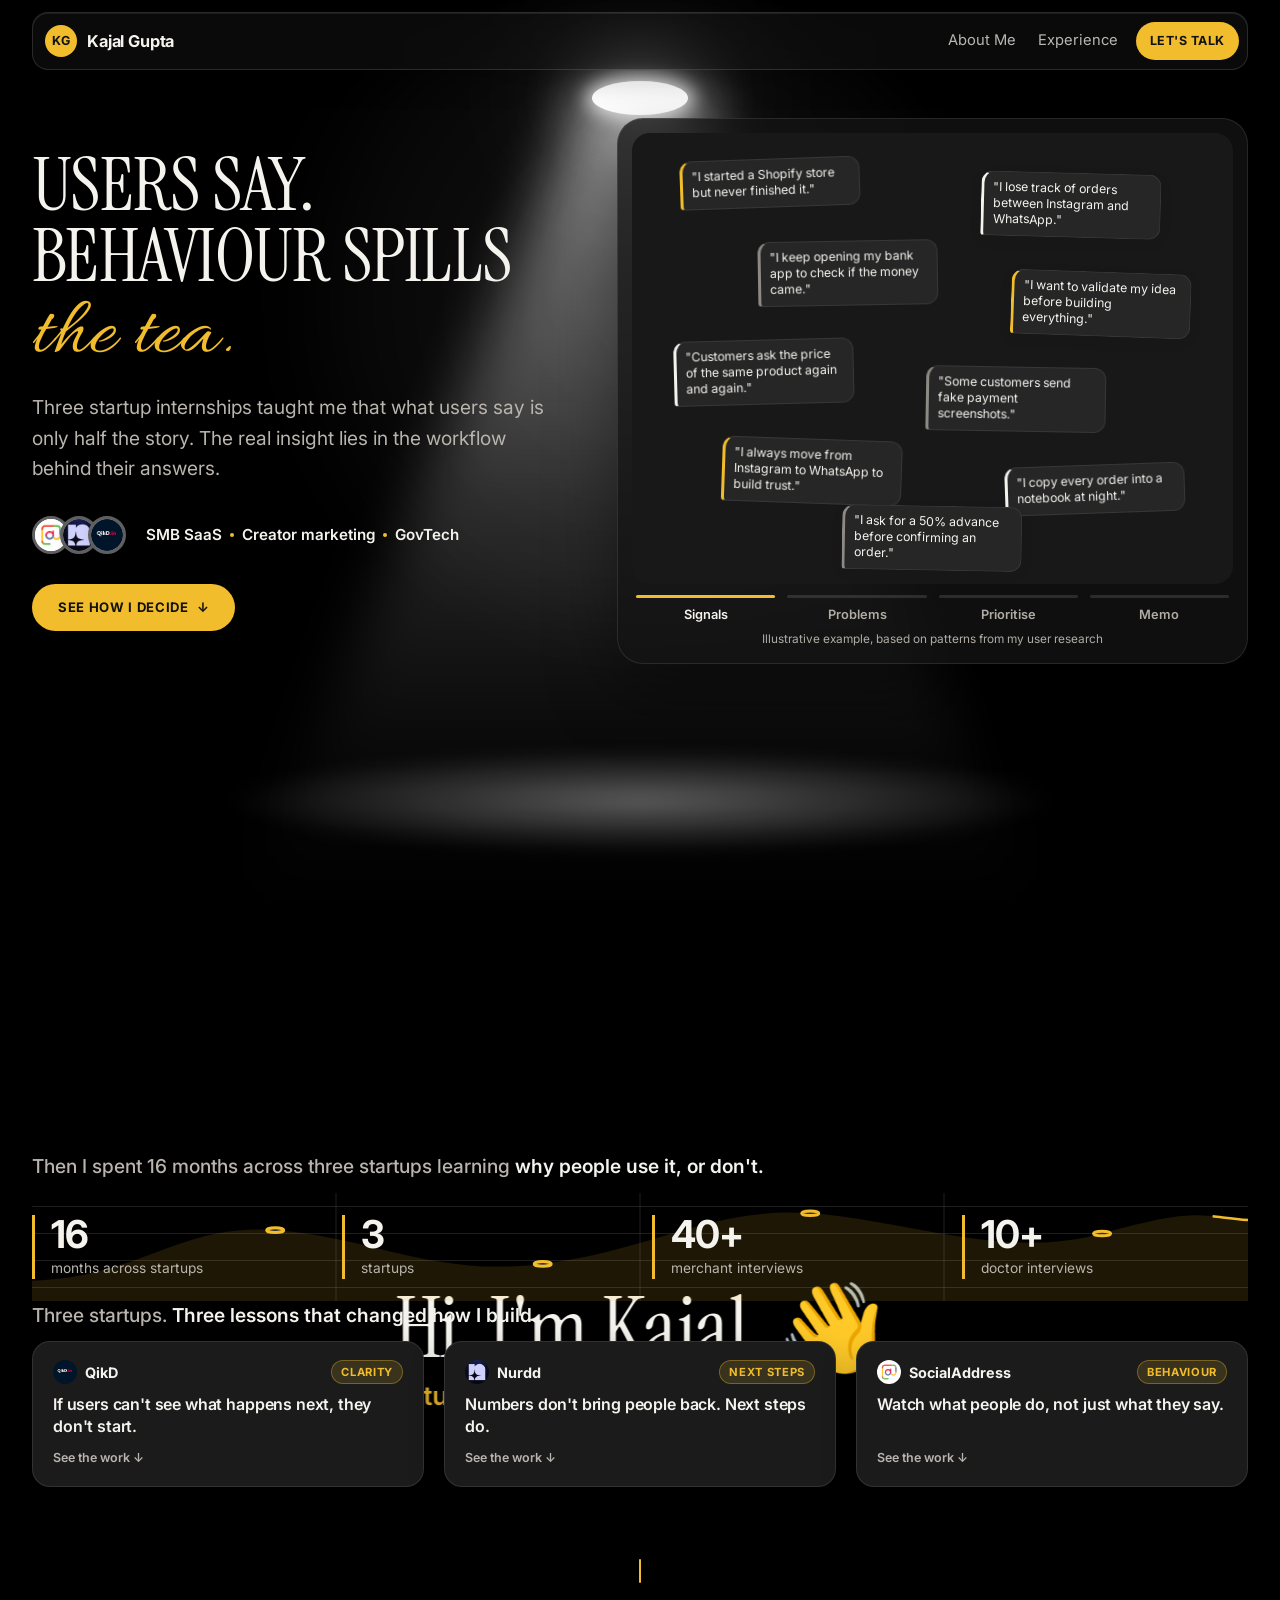
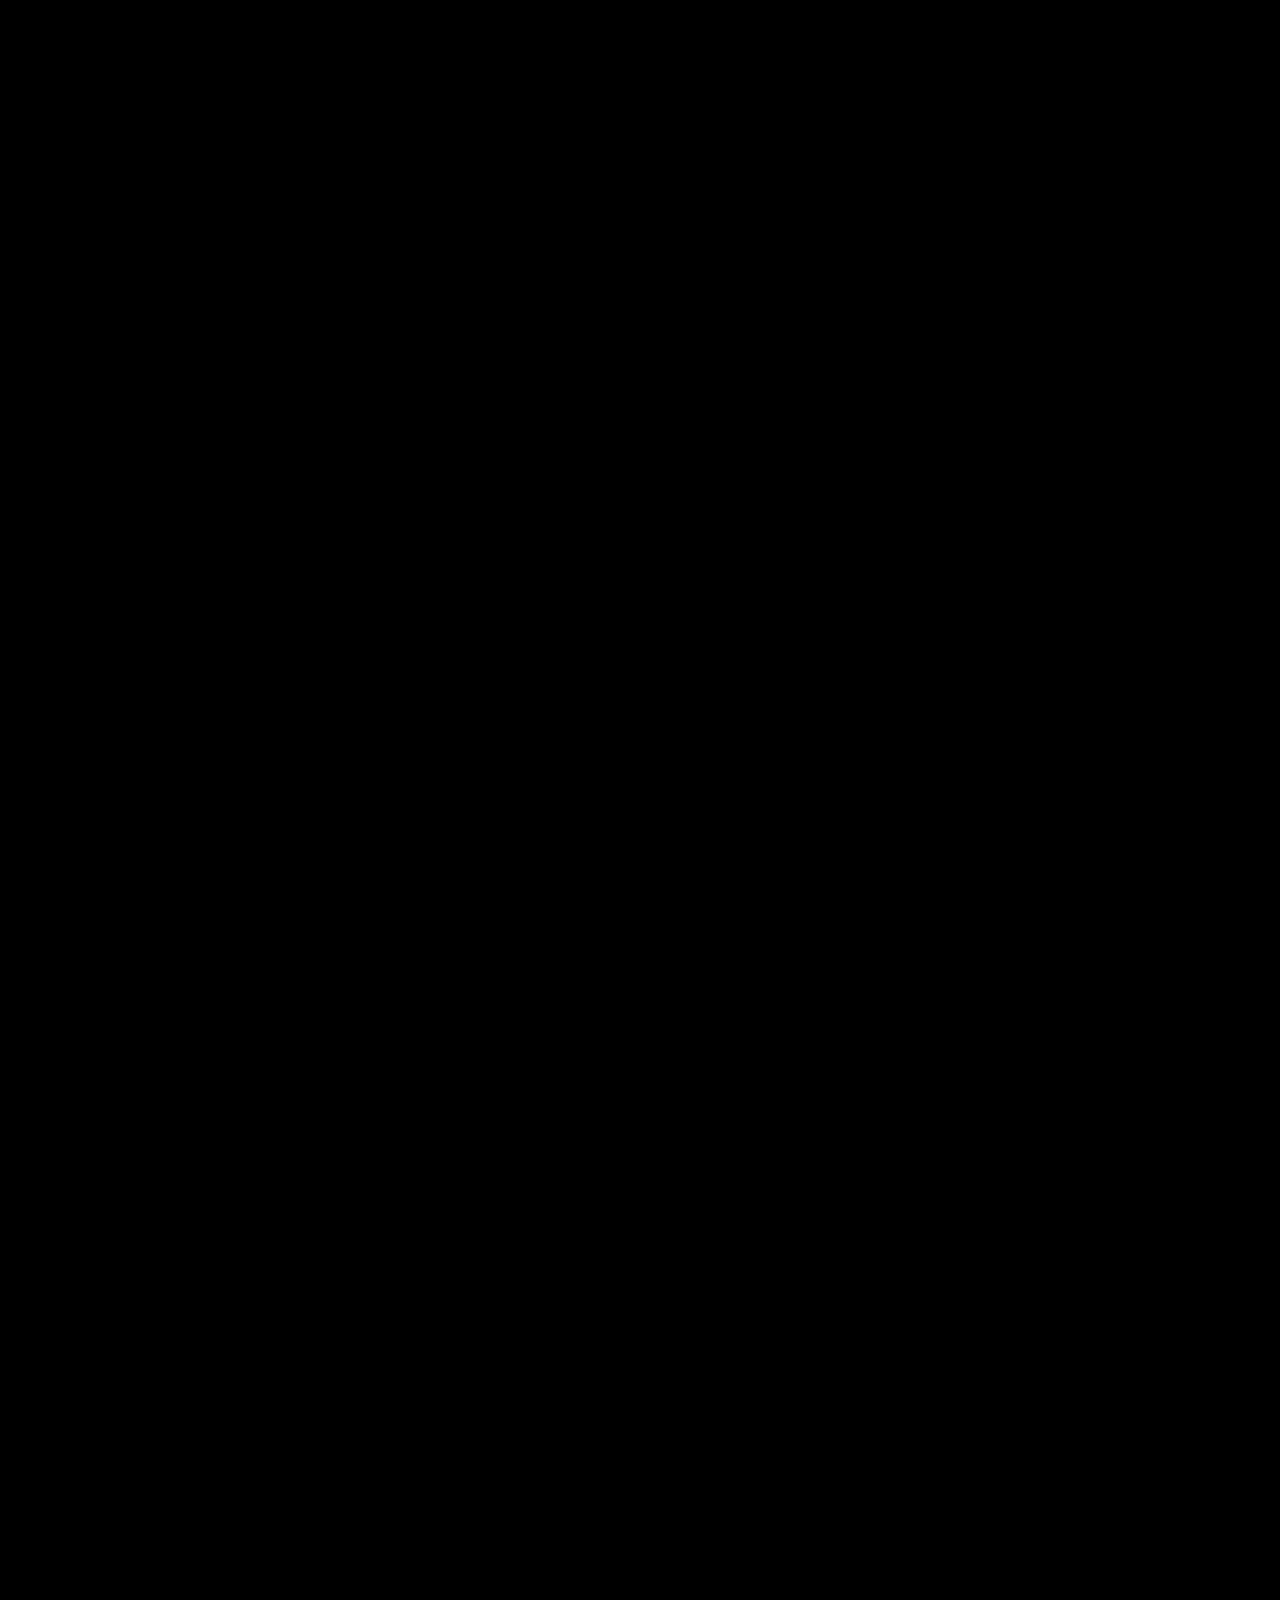
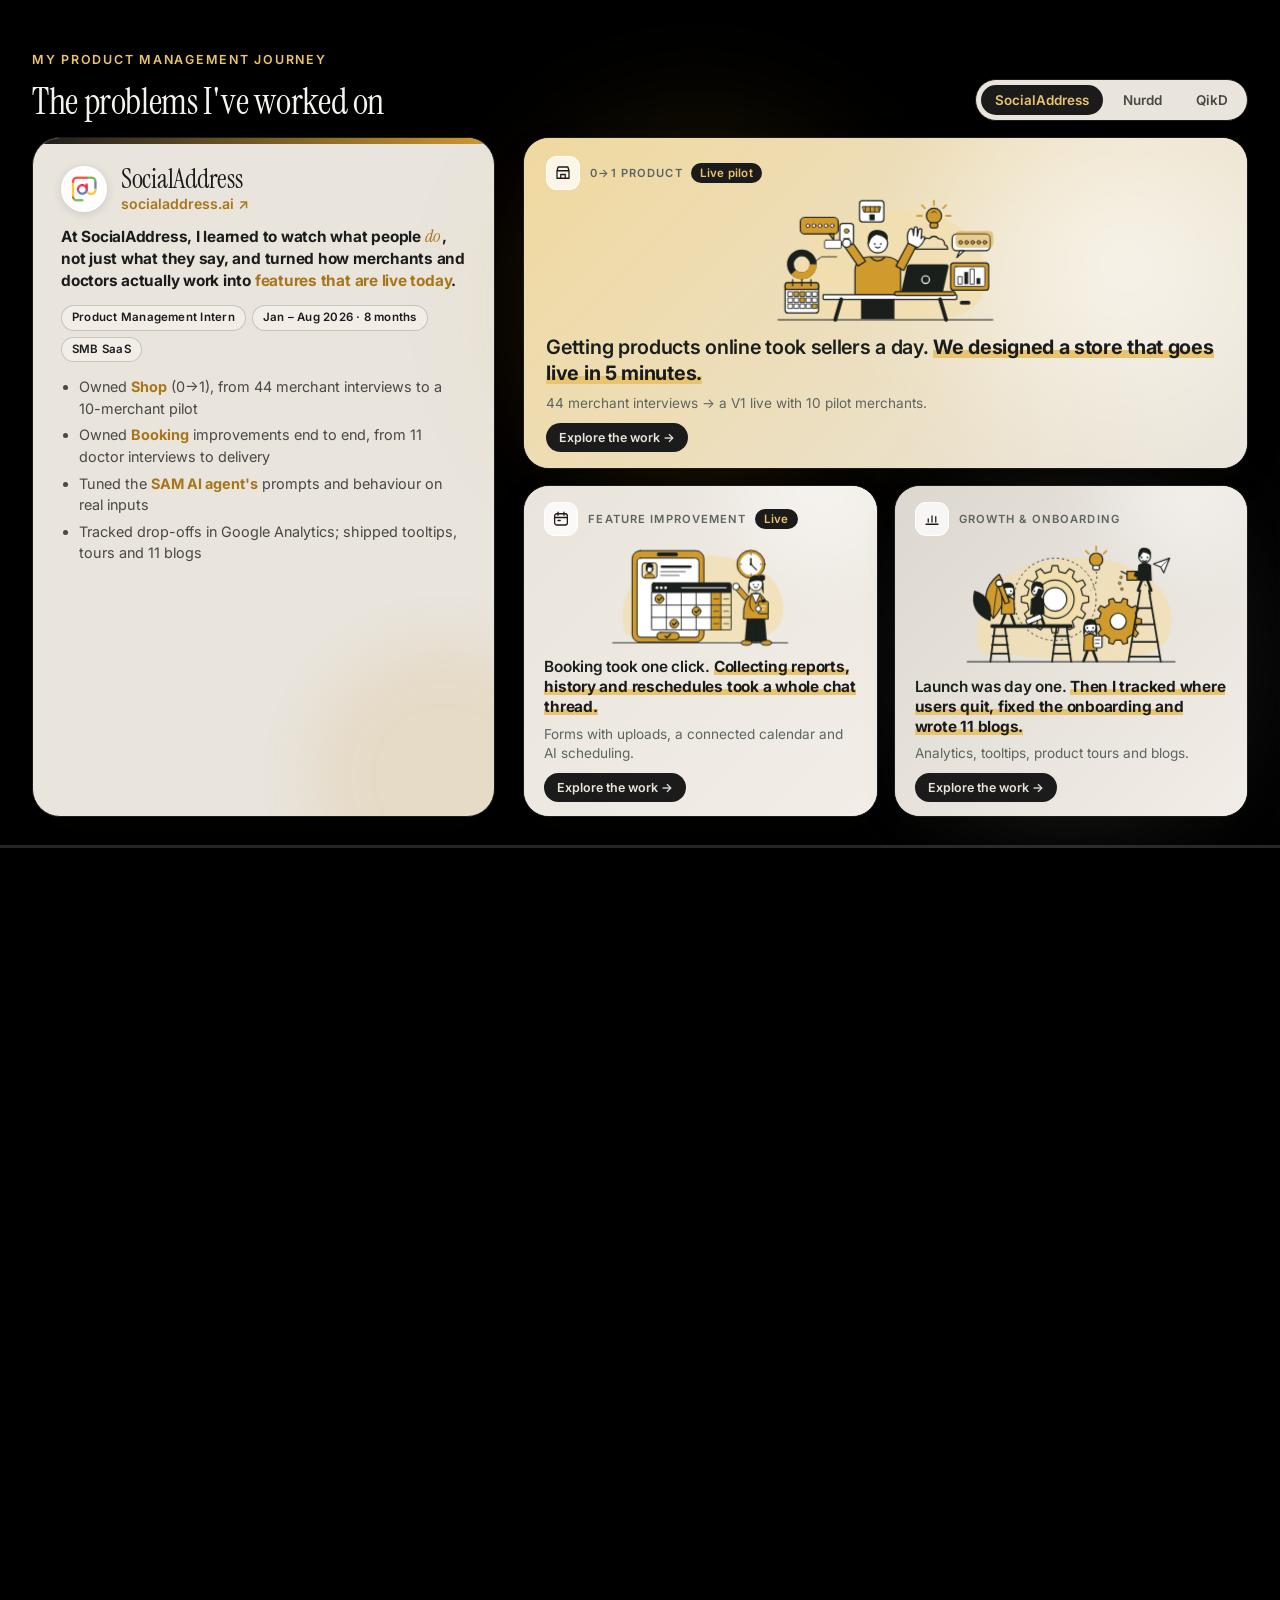
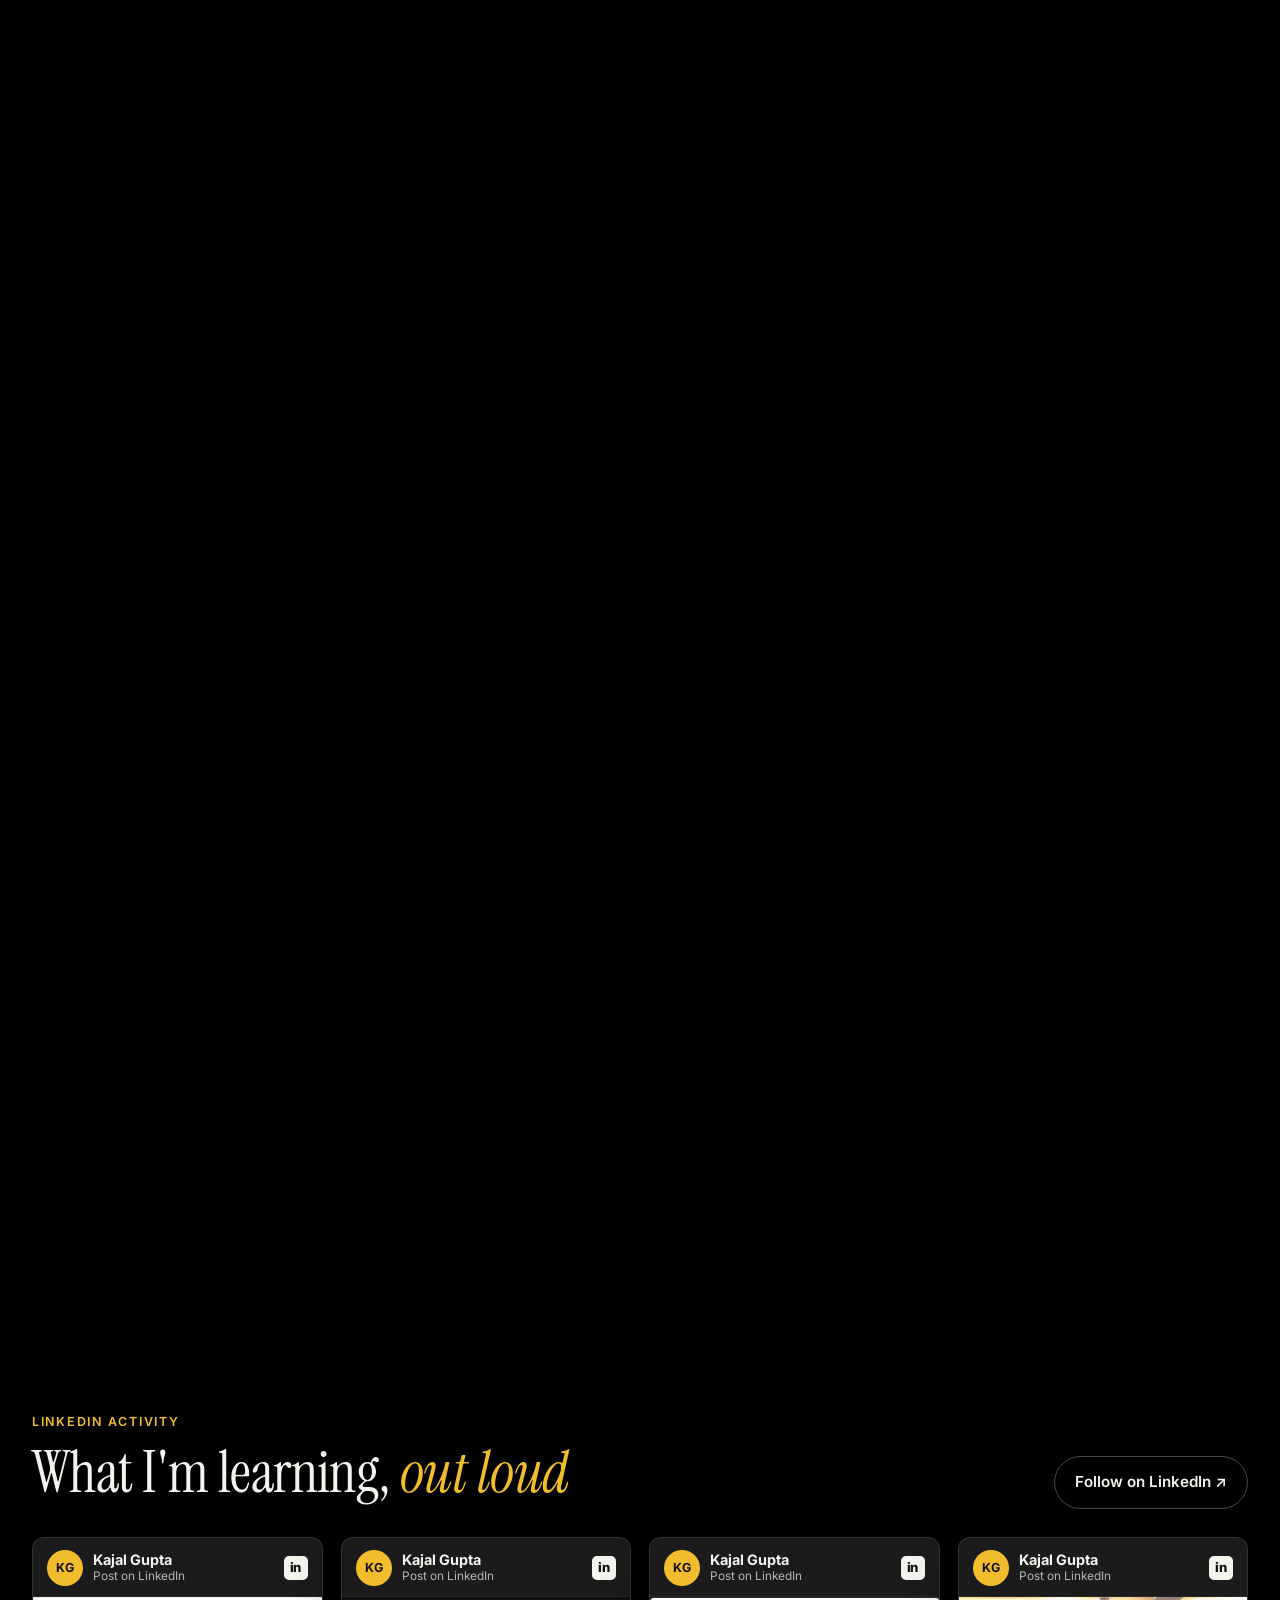
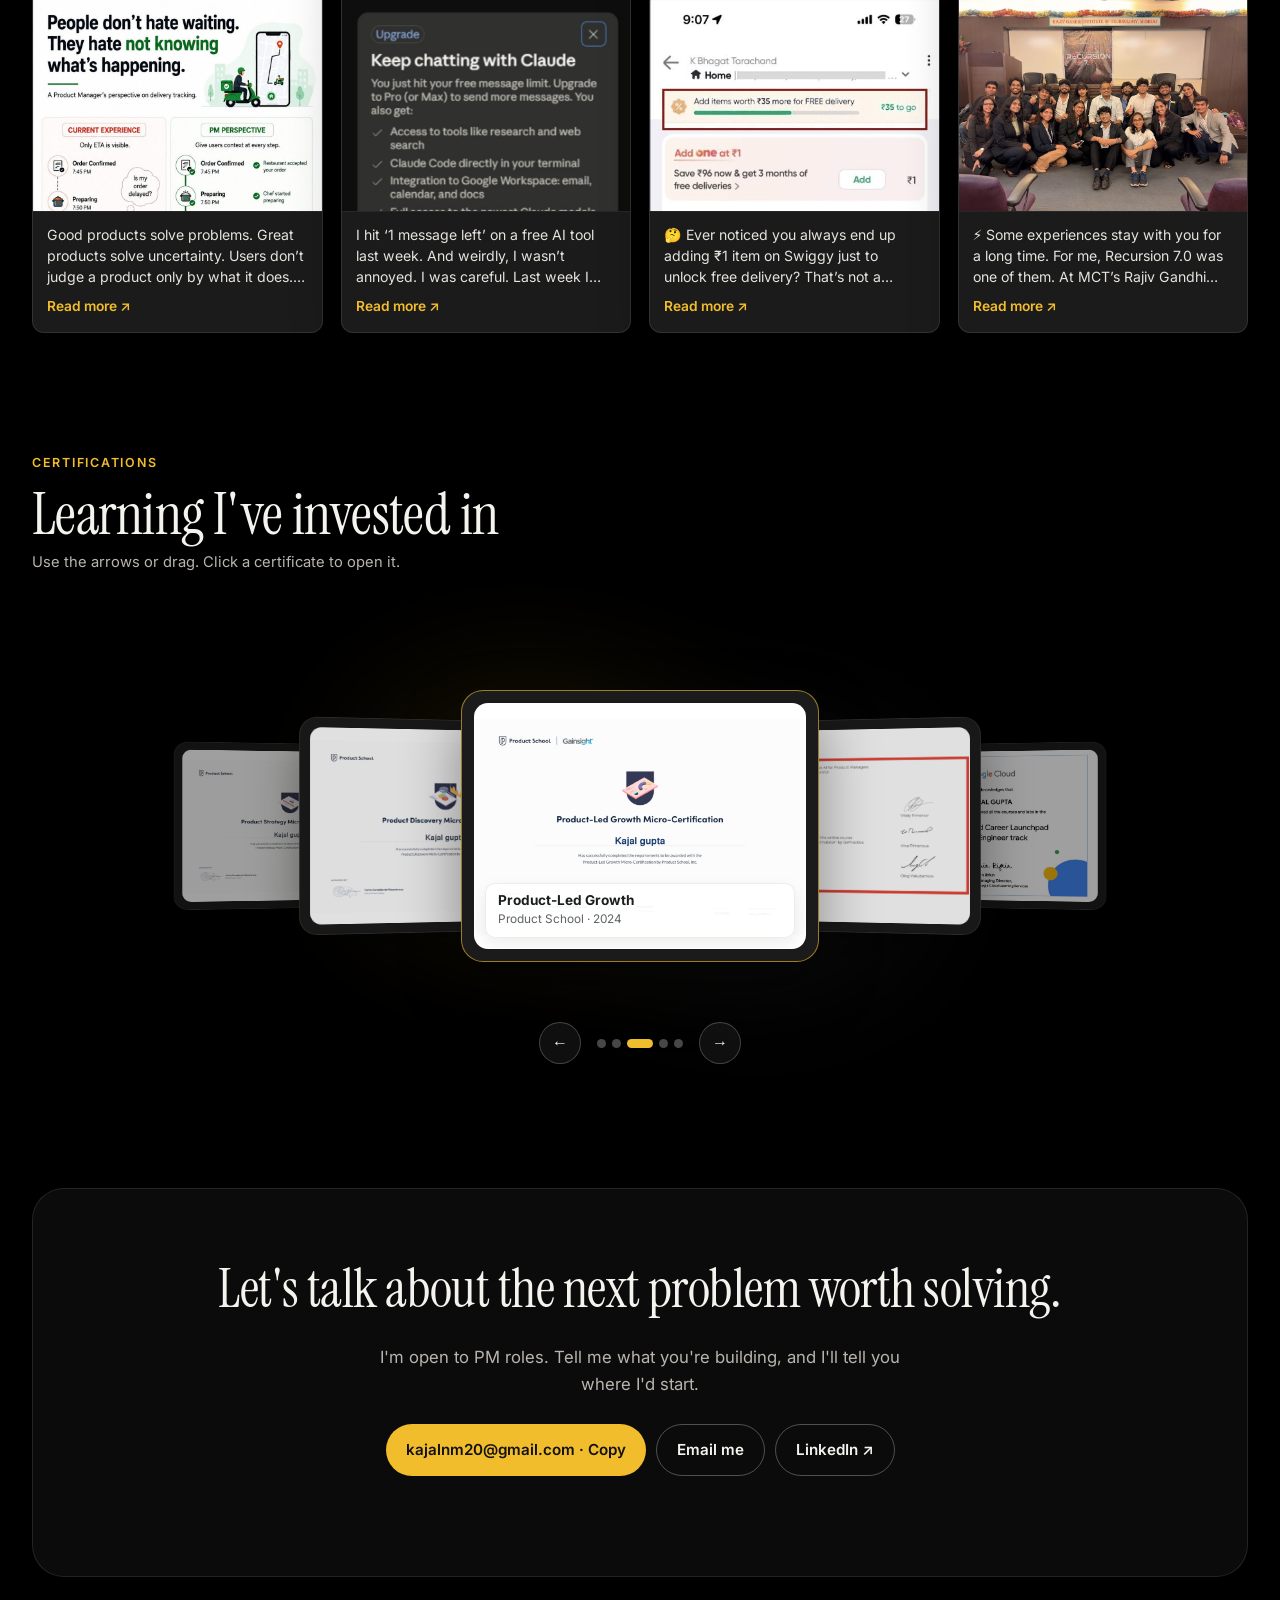
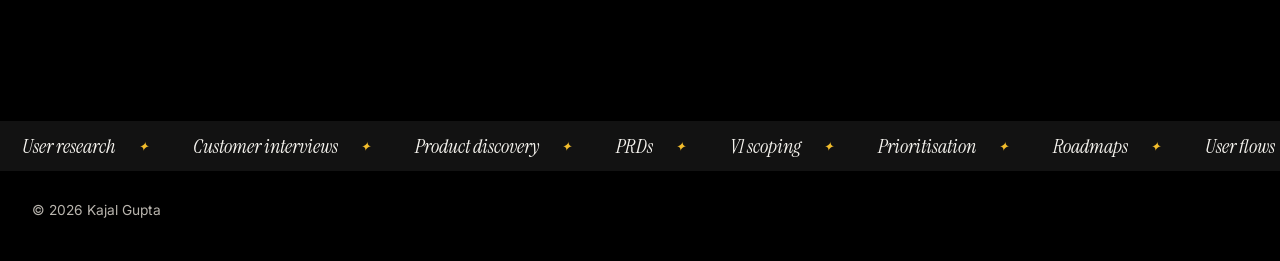
==== commit 052cff3f: "Journey cards: richer line-art scenes in the black/white/yellow palette Co-Authored-By: Claude Opus " ====
--- a/index.html
+++ b/index.html
@@ -137,9 +137,9 @@
           <ul><li>Owned <b>Shop</b> (0→1), from 44 merchant interviews to a 10-merchant pilot</li><li>Owned <b>Booking</b> improvements end to end, from 11 doctor interviews to delivery</li><li>Tuned the <b>SAM AI agent's</b> prompts and behaviour on real inputs</li><li>Tracked drop-offs in Google Analytics; shipped tooltips, tours and 11 blogs</li></ul>
         </div>
         <div class="works three">
-            <a class="wk g-shop" href="shop.html"><span class="wk-num">01</span><div class="wk-head"><span class="wk-ico"><svg viewBox="0 0 24 24"><path d="M4 9l1.5-5h13L20 9M4 9v10h16V9M4 9h16M9 19v-5h6v5"/></svg></span><span class="wk-tag">0→1 product<span class="wk-chip">Live pilot</span></span></div><div class="wk-ill"><svg viewBox="0 0 280 140" class="il sc sc-shop" aria-hidden="true"><ellipse class="blob" cx="140" cy="84" rx="132" ry="54"/><rect class="k" x="40" y="40" width="6" height="86" rx="2"/><rect class="k" x="154" y="40" width="6" height="86" rx="2"/><g class="awn"><rect class="y ol" x="30" y="26" width="140" height="16" rx="3"/><path class="w ol" d="M30 42 a8.75 8.75 0 0 0 17.5 0 a8.75 8.75 0 0 0 17.5 0 a8.75 8.75 0 0 0 17.5 0 a8.75 8.75 0 0 0 17.5 0 a8.75 8.75 0 0 0 17.5 0 a8.75 8.75 0 0 0 17.5 0 a8.75 8.75 0 0 0 17.5 0 a8.75 8.75 0 0 0 17.5 0 Z"/></g><g class="seller"><path class="k" d="M80 96 q0 -26 20 -26 q20 0 20 26z"/><circle class="sk" cx="100" cy="60" r="11"/><path class="hr" d="M89 58 q1 -14 12 -13 q11 1 10 13 q-4 -6 -11 -6 q-7 0 -11 6z"/><path class="arm" d="M114 82 L126 70"/><g class="phone"><rect class="k" x="120" y="46" width="18" height="30" rx="3.5"/><rect class="w" x="122.5" y="50" width="13" height="21" rx="1.5"/><rect class="y tl t1" x="123.5" y="52" width="5" height="5" rx="1"/><rect class="y tl t2" x="129.5" y="52" width="5" height="5" rx="1"/><rect class="y tl t3" x="123.5" y="59" width="5" height="5" rx="1"/><rect class="y tl t4" x="129.5" y="59" width="5" height="5" rx="1"/></g></g><rect class="w ol" x="32" y="94" width="136" height="32" rx="4"/><rect class="y" x="33" y="101" width="134" height="6"/><rect class="w ol" x="48" y="82" width="16" height="12" rx="2"/><circle class="y ol" cx="152" cy="87" r="6.5"/><g class="bub b1"><rect class="w ol" x="212" y="30" width="40" height="18" rx="9"/><rect class="ys" x="217" y="34" width="10" height="10" rx="2"/><path class="ln" d="M231 37h15M231 42h10"/></g><g class="bub b2"><rect class="w ol" x="224" y="60" width="40" height="18" rx="9"/><rect class="ys" x="229" y="64" width="10" height="10" rx="2"/><path class="ln" d="M243 67h15M243 72h10"/></g><g class="bub b3"><rect class="w ol" x="208" y="90" width="40" height="18" rx="9"/><rect class="ys" x="213" y="94" width="10" height="10" rx="2"/><path class="ln" d="M227 97h15M227 102h10"/></g></svg></div><div class="wk-body"><h3>Getting products online took sellers a day. <mark class="wk-key">We designed a store that goes live in 5 minutes.</mark></h3><p>44 merchant interviews → a V1 live with 10 pilot merchants.</p><span class="wk-go">Explore the work <i>→</i></span></div></a>
-            <a class="wk g-book" href="booking.html"><span class="wk-num">02</span><div class="wk-head"><span class="wk-ico"><svg viewBox="0 0 24 24"><rect x="3.5" y="5" width="17" height="15" rx="3"/><path d="M3.5 10h17M8 3v4M16 3v4M8 14h3"/></svg></span><span class="wk-tag">Feature improvement<span class="wk-chip">Live</span></span></div><div class="wk-ill"><svg viewBox="0 0 280 140" class="il sc sc-book" aria-hidden="true"><ellipse class="blob" cx="150" cy="86" rx="128" ry="52"/><rect class="k" x="170" y="14" width="5" height="14" rx="2"/><rect class="k" x="236" y="14" width="5" height="14" rx="2"/><rect class="w ol" x="150" y="20" width="112" height="104" rx="10"/><path class="y" d="M150.8 30 a9.2 9.2 0 0 1 9.2 -9.2 h92 a9.2 9.2 0 0 1 9.2 9.2 v12 h-110.4z"/><rect class="cell" x="160" y="52" width="18" height="15" rx="3"/><rect class="cell" x="184" y="52" width="18" height="15" rx="3"/><rect class="cell" x="208" y="52" width="18" height="15" rx="3"/><rect class="cell" x="232" y="52" width="18" height="15" rx="3"/><rect class="cell" x="160" y="72" width="18" height="15" rx="3"/><rect class="cell" x="184" y="72" width="18" height="15" rx="3"/><rect class="cell pick" x="208" y="72" width="18" height="15" rx="3"/><rect class="cell" x="232" y="72" width="18" height="15" rx="3"/><rect class="cell" x="160" y="92" width="18" height="15" rx="3"/><rect class="cell" x="184" y="92" width="18" height="15" rx="3"/><rect class="cell" x="208" y="92" width="18" height="15" rx="3"/><rect class="cell" x="232" y="92" width="18" height="15" rx="3"/><path class="tick tk" d="M213 76.5l3.5 3.5 6 -7"/><g class="doc"><rect class="w ol" x="20" y="22" width="22" height="28" rx="3"/><path class="ln" d="M25 30h12M25 36h12M25 42h7"/></g><g class="doctor"><path class="w ol" d="M40 132 q0 -44 30 -44 q30 0 30 44z"/><path class="y" d="M63 90 l7 14 l7 -14z"/><path class="steth" d="M60 96 q-5 20 10 24 q14 -4 9 -24"/><circle class="k" cx="70" cy="120" r="3"/><circle class="sk" cx="70" cy="70" r="13"/><path class="hr" d="M57 68 q0 -16 13 -16 q13 0 13 16 q-4 -8 -13 -8 q-9 0 -13 8z"/><circle class="hr" cx="70" cy="52" r="5"/><g class="point"><path class="arm-o" d="M94 104 L126 84"/><path class="arm-i" d="M94 104 L126 84"/><circle class="sk" cx="128" cy="83" r="4"/></g></g></svg></div><div class="wk-body"><h3>Booking took one click. <mark class="wk-key">Collecting reports, history and reschedules took a whole chat thread.</mark></h3><p>Forms with uploads, a connected calendar and AI scheduling.</p><span class="wk-go">Explore the work <i>→</i></span></div></a>
-            <a class="wk g-grow" href="analytics.html"><span class="wk-num">03</span><div class="wk-head"><span class="wk-ico"><svg viewBox="0 0 24 24"><path d="M4 19h16M7 16v-4M12 16V8M17 16v-7"/></svg></span><span class="wk-tag">Growth &amp; onboarding</span></div><div class="wk-ill"><svg viewBox="0 0 280 140" class="il sc sc-grow" aria-hidden="true"><ellipse class="blob" cx="130" cy="88" rx="126" ry="50"/><rect class="ys ol" x="16" y="112" width="52" height="22" rx="3"/><rect class="ys ol" x="68" y="92" width="52" height="42" rx="3"/><rect class="ys ol" x="120" y="72" width="52" height="62" rx="3"/><rect class="y ol" x="172" y="52" width="52" height="82" rx="3"/><path class="trail" d="M28 104 Q 90 96 110 76 T 210 30"/><path class="trail-h" d="M203 27 L212 29 L207 37"/><g class="flag"><path class="k-ln" d="M128 72 V44"/><rect class="k" x="128" y="44" width="26" height="18" rx="3"/><text class="qm" x="141" y="57">?</text></g><g class="climber"><g class="pp "><path class="leg" d="M-4 -12 L-5 0M4 -12 L5 0"/><path class="w ol" d="M-10 -10 q0 -16 10 -16 q10 0 10 16z"/><circle class="sk" cx="0" cy="-33" r="8"/><path class="hr" d="M-8 -34 q0 -10 8 -10 q8 0 8 10 q-3 -4 -8 -4 q-5 0 -8 4z"/></g></g><g class="laptop"><rect class="k" x="232" y="64" width="40" height="28" rx="3"/><rect class="w" x="235" y="67" width="34" height="21" rx="1.5"/><rect class="y" x="238" y="70" width="14" height="7" rx="1"/><path class="ln" d="M238 81h26M238 85h18"/><rect class="k" x="226" y="92" width="52" height="5" rx="2.5"/></g><g class="pages"><rect class="w ol pg p1" x="238" y="34" width="14" height="18" rx="2"/><rect class="w ol pg p2" x="256" y="40" width="14" height="18" rx="2"/></g></svg></div><div class="wk-body"><h3>Launch was day one. <mark class="wk-key">Then I tracked where users quit, fixed the onboarding and wrote 11 blogs.</mark></h3><p>Analytics, tooltips, product tours and blogs.</p><span class="wk-go">Explore the work <i>→</i></span></div></a>
+            <a class="wk g-shop" href="shop.html"><span class="wk-num">01</span><div class="wk-head"><span class="wk-ico"><svg viewBox="0 0 24 24"><path d="M4 9l1.5-5h13L20 9M4 9v10h16V9M4 9h16M9 19v-5h6v5"/></svg></span><span class="wk-tag">0→1 product<span class="wk-chip">Live pilot</span></span></div><div class="wk-ill"><svg viewBox="0 0 300 170" class="il ar ar-shop" aria-hidden="true"><path class="blob" d="M34 160 C 14 96, 54 30, 140 20 C 226 10, 286 52, 282 112 C 280 152, 246 162, 200 162 Z"/><path class="gl" d="M8 163 H292"/><g class="fl f1"><rect class="fy o" x="38" y="28" width="50" height="22" rx="6"/><path class="fy o" d="M76 50 l6 8 l0 -8z"/><g class="dots"><circle class="fw o2" cx="48" cy="39" r="2.4"/><circle class="fw o2" cx="56" cy="39" r="2.4"/><circle class="fw o2" cx="64" cy="39" r="2.4"/><circle class="fw o2" cx="72" cy="39" r="2.4"/><circle class="fw o2" cx="80" cy="39" r="2.4"/></g></g><g class="fl f2"><rect class="fw o" x="116" y="6" width="32" height="28" rx="4"/><path class="fy o2" d="M120 14 h24 l-2 7 h-20z"/><path class="o2 nf" d="M124 14 l-1 7 M130 14 v7 M136 14 v7 M141 14 l1 7"/><rect class="fk" x="129" y="24" width="7" height="8" rx="1"/></g><g class="fl f3 bulb"><g class="rays"><path class="ry" d="M214 6 v6 M198 12 l4 4 M230 12 l-4 4 M192 26 h6 M230 26 h6"/></g><circle class="fy o" cx="214" cy="26" r="10"/><rect class="fy o" x="209" y="35" width="10" height="7" rx="2"/><path class="o2 nf" d="M211 22 q3 -4 6 0"/></g><g class="fl f4"><rect class="fw o" x="238" y="50" width="50" height="22" rx="6"/><rect class="fy" x="242" y="46" width="50" height="22" rx="6" opacity=".5"/><path class="fw o" d="M248 72 l-4 9 l10 -9z"/><g class="dots"><circle class="fy o2" cx="249" cy="61" r="2.4"/><circle class="fy o2" cx="257" cy="61" r="2.4"/><circle class="fy o2" cx="265" cy="61" r="2.4"/><circle class="fy o2" cx="273" cy="61" r="2.4"/><circle class="fy o2" cx="281" cy="61" r="2.4"/></g></g><g class="fl f5"><rect class="fy o" x="236" y="88" width="50" height="36" rx="4"/><rect class="fw o2" x="241" y="93" width="40" height="26" rx="2"/><rect class="fw o2" x="246" y="106" width="5" height="10"/><rect class="fk" x="254" y="100" width="5" height="16"/><rect class="fw o2" x="262" y="96" width="5" height="20"/><rect class="fk" x="270" y="108" width="5" height="8"/></g><g class="fl f6"><circle class="donut-k" cx="40" cy="90" r="15"/><circle class="donut-y" cx="40" cy="90" r="15" pathLength="1"/><path class="o2 nf" d="M55 88 L66 80 H86"/></g><g class="fl f7"><rect class="fw o" x="18" y="114" width="44" height="40" rx="4"/><rect class="fy o" x="18" y="114" width="44" height="9" rx="3"/><path class="o nf" d="M28 110 v8 M40 110 v8 M52 110 v8"/><rect class="fw o2" x="22" y="126" width="6" height="6"/><rect class="fy o2" x="30" y="126" width="6" height="6"/><rect class="fy o2" x="38" y="126" width="6" height="6"/><rect class="fw o2" x="46" y="126" width="6" height="6"/><rect class="fw o2" x="54" y="126" width="6" height="6"/><rect class="fw o2" x="22" y="134" width="6" height="6"/><rect class="fw o2" x="30" y="134" width="6" height="6"/><rect class="fy o2" x="38" y="134" width="6" height="6"/><rect class="fw o2" x="46" y="134" width="6" height="6"/><rect class="fw o2" x="54" y="134" width="6" height="6"/><rect class="fw o2" x="22" y="142" width="6" height="6"/><rect class="fw o2" x="30" y="142" width="6" height="6"/><rect class="fw o2" x="38" y="142" width="6" height="6"/><rect class="fw o2" x="46" y="142" width="6" height="6"/><rect class="fy o2" x="54" y="142" width="6" height="6"/></g><path class="cloud o nf" d="M190 70 q0 -8 8 -8 q2 -8 10 -6 q6 -6 12 0 q8 0 8 8 q4 1 4 6 h-42 z"/><rect class="fk" x="248" y="138" width="14" height="5" rx="2.5"/><g class="person"><path class="fy o" d="M110 130 V98 Q110 82 128 80 H152 Q170 82 170 98 V130 Z"/><path class="o nf" d="M131 81 Q140 90 149 81" stroke-width="2.6"/><path class="fk" d="M118 130 h44 v32 h-44z"/><path class="fk" d="M127 61 Q126 44 141 45 Q155 46 153 60 Q148 52 138 51 Q130 54 129 63 Z"/><circle class="fw o" cx="140" cy="62" r="13"/><path class="fk" d="M127 61 Q126 44 141 45 Q155 46 153 60 Q148 52 138 51 Q130 54 129 63 Z"/><circle class="fk" cx="136" cy="63" r="1.2"/><circle class="fk" cx="144" cy="63" r="1.2"/><path class="o nf" d="M137 67 Q140 69.5 143 67"/><g class="phonearm"><path class="fy o" d="M114 92 L96 66 L106 60 L124 86 Z"/><rect class="fw o" x="90" y="36" width="18" height="28" rx="4"/><circle class="fy o2" cx="99" cy="46" r="3"/><path class="o2 nf" d="M95 56 h8"/><circle class="fw o" cx="99" cy="62" r="5.5"/><rect class="fw o2 note" x="70" y="58" width="22" height="11" rx="2"/></g><g class="wave"><path class="fy o" d="M164 92 L180 62 L190 67 L174 98 Z"/><path class="fw o" d="M180 62 q-3 -12 2 -18 q2 -2 4 0 l1 8 l1 -10 q2 -3 4 0 l0 11 l2 -9 q2 -2 4 0 l-1 12 q2 -4 5 -2 q-2 10 -10 14 z"/></g></g><rect class="fw o" x="68" y="130" width="176" height="6" rx="1"/><path class="leg-t" d="M92 136 L84 163 M222 136 L230 163"/><g class="laptop"><path class="fk" d="M170 130 L178 94 Q179 90 183 90 H230 Q234 90 233 94 L225 130 Z"/><circle class="o-w nf" cx="203" cy="110" r="5"/><rect class="fy o" x="162" y="126" width="80" height="5" rx="2.5"/></g></svg></div><div class="wk-body"><h3>Getting products online took sellers a day. <mark class="wk-key">We designed a store that goes live in 5 minutes.</mark></h3><p>44 merchant interviews → a V1 live with 10 pilot merchants.</p><span class="wk-go">Explore the work <i>→</i></span></div></a>
+            <a class="wk g-book" href="booking.html"><span class="wk-num">02</span><div class="wk-head"><span class="wk-ico"><svg viewBox="0 0 24 24"><rect x="3.5" y="5" width="17" height="15" rx="3"/><path d="M3.5 10h17M8 3v4M16 3v4M8 14h3"/></svg></span><span class="wk-tag">Feature improvement<span class="wk-chip">Live</span></span></div><div class="wk-ill"><svg viewBox="0 0 300 170" class="il ar ar-book" aria-hidden="true"><path class="blob" d="M30 150 C 10 90, 50 26, 140 22 C 230 18, 290 56, 284 116 C 280 156, 230 164, 160 162 Z"/><path class="gl" d="M8 163 H292"/><rect class="fy o" x="40" y="14" width="116" height="148" rx="13"/><rect class="fw o" x="48" y="26" width="100" height="128" rx="6"/><rect class="fk" x="80" y="17" width="34" height="6" rx="3"/><rect class="fs o" x="56" y="34" width="24" height="24" rx="4"/><path class="fk" d="M62.5 43 Q61.5 33.5 69 34.5 Q75.5 35.5 73.5 42 Q68.5 41.5 66 40.5 Q65.5 43.5 64.5 45 Z"/><circle class="fw o" cx="68" cy="44" r="5.5"/><path class="fk" d="M62.5 43 Q61.5 33.5 69 34.5 Q75.5 35.5 73.5 42 Q68.5 41.5 66 40.5 Q65.5 43.5 64.5 45 Z"/><circle class="fk" cx="64" cy="45" r="1.2"/><circle class="fk" cx="72" cy="45" r="1.2"/><path class="o nf" d="M65 49 Q68 51.5 71 49"/><path class="fy o2" d="M60 58 q0 -7 8 -7 q8 0 8 7z"/><rect class="fk" x="86" y="38" width="50" height="4" rx="2"/><path class="o2 nf" d="M86 48 h40 M86 54 h30"/><rect class="fw o" x="72" y="66" width="128" height="76" rx="3"/><rect class="fk" x="72" y="66" width="128" height="16" rx="3"/><circle class="fw" cx="80" cy="74" r="2.2"/><circle class="fw" cx="87" cy="74" r="2.2"/><circle class="fw" cx="94" cy="74" r="2.2"/><path class="o-w nf" d="M120 74 h72"/><rect class="fw o2" x="72" y="82" width="24" height="20"/><rect class="fw o2" x="96" y="82" width="24" height="20"/><rect class="fw o2" x="120" y="82" width="24" height="20"/><rect class="fw o2" x="144" y="82" width="24" height="20"/><rect class="fw o2" x="72" y="102" width="24" height="20"/><rect class="fw o2" x="96" y="102" width="24" height="20"/><rect class="fw o2" x="120" y="102" width="24" height="20"/><rect class="fw o2" x="144" y="102" width="24" height="20"/><rect class="fw o2" x="72" y="122" width="24" height="20"/><rect class="fw o2" x="96" y="122" width="24" height="20"/><rect class="fw o2" x="120" y="122" width="24" height="20"/><rect class="fw o2" x="144" y="122" width="24" height="20"/><rect class="fy o2" x="168" y="82" width="16" height="20"/><rect class="fs o2" x="184" y="82" width="16" height="20"/><path class="o2 nf" d="M172 92 h8 M188 92 h8"/><rect class="fy o2" x="168" y="102" width="16" height="20"/><rect class="fs o2" x="184" y="102" width="16" height="20"/><path class="o2 nf" d="M172 112 h8 M188 112 h8"/><rect class="fy o2" x="168" y="122" width="16" height="20"/><rect class="fs o2" x="184" y="122" width="16" height="20"/><path class="o2 nf" d="M172 132 h8 M188 132 h8"/><g class="ck c0"><circle class="fy o" cx="84" cy="92" r="7"/><path class="tk" d="M81 92 l2.5 2.5 l4.5 -5"/></g><g class="ck c1"><circle class="fy o" cx="144" cy="112" r="7"/><path class="tk" d="M141 112 l2.5 2.5 l4.5 -5"/></g><g class="ck c2"><circle class="fy o" cx="108" cy="132" r="7"/><path class="tk" d="M105 132 l2.5 2.5 l4.5 -5"/></g><g class="okbtn"><rect class="fy o" x="80" y="146" width="36" height="12" rx="6"/><path class="tk" d="M93 152 l3 3 l6 -6"/></g><g class="clock"><circle class="fw" cx="232" cy="36" r="20" stroke="var(--mustard)" stroke-width="5"/><circle class="o nf" cx="232" cy="36" r="22.5"/><path class="o2 nf" d="M232 18 v3 M232 51 v3 M214 36 h3 M247 36 h3"/><path class="hand-h" d="M232 36 v-9"/><g class="hand-m"><path class="hand-mm" d="M232 36 l9 9"/></g><circle class="fk" cx="232" cy="36" r="2"/></g><g class="doctor"><path class="fk" d="M222 162 L226 114 H254 L258 162 Z"/><path class="fw o2" d="M240 120 v42"/><ellipse class="fy o" cx="225" cy="163" rx="9" ry="4"/><ellipse class="fy o" cx="257" cy="163" rx="9" ry="4"/><path class="fy o" d="M220 124 Q218 86 240 82 Q262 86 260 124 Z"/><path class="fw o" d="M233 84 L240 100 L247 84 Z"/><path class="o nf" d="M232 88 q-6 18 4 24 M248 88 q6 14 2 22"/><circle class="fk" cx="250" cy="112" r="3"/><path class="fk" d="M228 85 Q225 53 240 54 Q255 53 252 85 Q248 66 240 60 Q232 66 228 85 Z"/><circle class="fw o" cx="240" cy="68" r="11"/><path class="fk" d="M229 66 Q229 54 241 55 Q252 55 251 65 Q243 60 229 66 Z"/><circle class="fk" cx="236" cy="69" r="1.2"/><circle class="fk" cx="244" cy="69" r="1.2"/><path class="o nf" d="M237 73 Q240 75.5 243 73"/><circle class="fk" cx="250" cy="58" r="5"/><g class="raise"><path class="fy o" d="M222 94 L208 78 L214 72 L228 88 Z"/><circle class="fw o" cx="208" cy="72" r="5.5"/></g><g><rect class="fy o" x="244" y="96" width="16" height="20" rx="2"/><rect class="fk" x="249" y="93" width="6" height="5" rx="1"/><path class="o-w nf" d="M248 104 h8 M248 109 h6"/><circle class="fw o" cx="244" cy="108" r="4.5"/></g></g></svg></div><div class="wk-body"><h3>Booking took one click. <mark class="wk-key">Collecting reports, history and reschedules took a whole chat thread.</mark></h3><p>Forms with uploads, a connected calendar and AI scheduling.</p><span class="wk-go">Explore the work <i>→</i></span></div></a>
+            <a class="wk g-grow" href="analytics.html"><span class="wk-num">03</span><div class="wk-head"><span class="wk-ico"><svg viewBox="0 0 24 24"><path d="M4 19h16M7 16v-4M12 16V8M17 16v-7"/></svg></span><span class="wk-tag">Growth &amp; onboarding</span></div><div class="wk-ill"><svg viewBox="0 0 300 170" class="il ar ar-grow" aria-hidden="true"><path class="blob" d="M26 150 C 8 92, 50 28, 140 22 C 232 16, 292 58, 286 116 C 282 154, 230 164, 156 162 Z"/><path class="gl" d="M8 163 H292"/><g class="leaf l1"><path class="fy o" d="M44 104 Q20 70 52 44 Q70 74 44 104 Z"/><path class="o2 nf" d="M44 104 Q46 74 52 50"/></g><g class="leaf l2"><path class="fk" d="M40 108 Q10 96 18 66 Q46 74 40 108 Z"/></g><circle class="dashc" cx="128" cy="78" r="56"/><g class="g-big"><polygon class="fs o" points="165.6,72.5 173.8,74.2 173.8,81.8 165.6,83.5 163.3,92.1 169.6,97.6 165.8,104.3 157.8,101.5 151.5,107.8 154.3,115.8 147.6,119.6 142.1,113.3 133.5,115.6 131.8,123.8 124.2,123.8 122.5,115.6 113.9,113.3 108.4,119.6 101.7,115.8 104.5,107.8 98.2,101.5 90.2,104.3 86.4,97.6 92.7,92.1 90.4,83.5 82.2,81.8 82.2,74.2 90.4,72.5 92.7,63.9 86.4,58.4 90.2,51.7 98.2,54.5 104.5,48.2 101.7,40.2 108.4,36.4 113.9,42.7 122.5,40.4 124.2,32.2 131.8,32.2 133.5,40.4 142.1,42.7 147.6,36.4 154.3,40.2 151.5,48.2 157.8,54.5 165.8,51.7 169.6,58.4 163.3,63.9"/><circle class="fw o" cx="128" cy="78" r="16"/><circle class="o nf" cx="128" cy="78" r="26"/></g><g class="g-small"><polygon class="fy o" points="239.6,103.5 245.8,104.8 245.8,111.2 239.6,112.5 237.3,119.4 241.6,124.1 237.9,129.3 232.1,126.7 226.2,131.0 226.9,137.3 220.8,139.3 217.7,133.7 210.3,133.7 207.2,139.3 201.1,137.3 201.8,131.0 195.9,126.7 190.1,129.3 186.4,124.1 190.7,119.4 188.4,112.5 182.2,111.2 182.2,104.8 188.4,103.5 190.7,96.6 186.4,91.9 190.1,86.7 195.9,89.3 201.8,85.0 201.1,78.7 207.2,76.7 210.3,82.3 217.7,82.3 220.8,76.7 226.9,78.7 226.2,85.0 232.1,89.3 237.9,86.7 241.6,91.9 237.3,96.6"/><circle class="fw o" cx="214" cy="108" r="11"/></g><g class="bulb"><g class="rays"><path class="ry" d="M184 6 v6 M170 12 l4 4 M198 12 l-4 4"/></g><circle class="fy o" cx="184" cy="24" r="9"/><rect class="fw o" x="179.5" y="32" width="9" height="6" rx="2"/><path class="dash-ln" d="M184 40 Q188 56 176 66"/></g><g class="plane"><path class="fw o" d="M262 30 l22 -8 l-8 20 l-4 -8 z"/><path class="o2 nf" d="M272 34 l12 -12"/></g><path class="dash-ln" d="M258 40 q-14 10 -6 20 q10 6 4 16"/><rect class="fk" x="40" y="112" width="112" height="5" rx="2"/><g class="lad"><path class="lad-l" d="M46 117 L40 163 M60 117 L66 163 M43 128 h20 M42 140 h22 M41 152 h24"/><path class="lad-l" d="M130 117 L124 163 M144 117 L150 163 M127 128 h20 M126 140 h22 M125 152 h24"/></g><g class="lad"><path class="lad-l" d="M244 66 L228 163 M256 66 L272 163 M240 90 h20 M236 112 h28 M232 136 h36 M229 156 h42"/></g><g class="p-reach"><g class=""><g class="lg1"><path class="lgk" d="M61 96 L55 112"/></g><g class="lg2"><path class="lgk" d="M67 96 L73 112"/></g><path class="fy o" d="M55 98 L56 78 Q64 72 72 78 L73 98 Z"/><path class="fk" d="M55 80 Q52 54 64 55 Q76 54 73 80 Q69 64 64 61 Q59 64 55 80 Z"/><circle class="fw o" cx="64" cy="66" r="8"/><path class="fk" d="M56 64 Q56 55 65 56 Q73 56 72 63 Q67 61 56 64 Z"/><circle class="fk" cx="60" cy="67" r="1.2"/><circle class="fk" cx="68" cy="67" r="1.2"/><path class="o nf" d="M61 71 Q64 73.5 67 71"/></g><path class="fy o" d="M60 84 L50 58 L56 56 L66 82 Z"/><circle class="fw o" cx="52" cy="56" r="4.5"/></g><g class="p-look"><g class=""><g class="lg1"><path class="lgk" d="M101 96 L95 112"/></g><g class="lg2"><path class="lgk" d="M107 96 L113 112"/></g><path class="fk o" d="M95 98 L96 78 Q104 72 112 78 L113 98 Z"/><path class="fk" d="M96 65 Q95 53 105 54 Q114 55 112 64 Q107 61 102 60 Q99 63 98 67 Z"/><circle class="fw o" cx="104" cy="66" r="8"/><path class="fk" d="M96 65 Q95 53 105 54 Q114 55 112 64 Q107 61 102 60 Q99 63 98 67 Z"/><circle class="fk" cx="100" cy="67" r="1.2"/><circle class="fk" cx="108" cy="67" r="1.2"/><path class="o nf" d="M101 71 Q104 73.5 107 71"/></g><g class="scope"><rect class="fw o" x="104" y="58" width="22" height="7" rx="2" transform="rotate(-22 104 62)"/><path class="fk o" d="M98 84 L106 64 L112 66 L104 86 Z"/></g></g><g class="p-note"><g class=""><g class="lg1"><path class="lgk" d="M173 146 L167 162"/></g><g class="lg2"><path class="lgk" d="M179 146 L185 162"/></g><path class="fy o" d="M167 148 L168 128 Q176 122 184 128 L185 148 Z"/><path class="fk" d="M167 130 Q164 104 176 105 Q188 104 185 130 Q181 114 176 111 Q171 114 167 130 Z"/><circle class="fw o" cx="176" cy="116" r="8"/><path class="fk" d="M168 114 Q168 105 177 106 Q185 106 184 113 Q179 111 168 114 Z"/><circle class="fk" cx="172" cy="117" r="1.2"/><circle class="fk" cx="180" cy="117" r="1.2"/><path class="o nf" d="M173 121 Q176 123.5 179 121"/></g><rect class="fw o" x="180" y="128" width="12" height="16" rx="2"/><path class="o2 nf" d="M183 133 h6 M183 138 h5"/></g><g class="p-water"><g class=""><g class="lg1"><path class="lgk" d="M247 50 L241 66"/></g><g class="lg2"><path class="lgk" d="M253 50 L259 66"/></g><path class="fk o" d="M241 52 L242 32 Q250 26 258 32 L259 52 Z"/><path class="fk" d="M242 19 Q241 7 251 8 Q260 9 258 18 Q253 15 248 14 Q245 17 244 21 Z"/><circle class="fw o" cx="250" cy="20" r="8"/><path class="fk" d="M242 19 Q241 7 251 8 Q260 9 258 18 Q253 15 248 14 Q245 17 244 21 Z"/><circle class="fk" cx="246" cy="21" r="1.2"/><circle class="fk" cx="254" cy="21" r="1.2"/><path class="o nf" d="M247 25 Q250 27.5 253 25"/></g><g class="can"><path class="fy o" d="M226 40 h14 v12 h-14z"/><path class="o nf" d="M226 44 l-8 -4"/><path class="fk o" d="M244 48 L236 46 L238 40 L246 42 Z"/></g><g class="drops"><circle class="drop d1" cx="218" cy="48" r="1.8"/><circle class="drop d2" cx="216" cy="56" r="1.8"/><circle class="drop d3" cx="219" cy="64" r="1.8"/></g></g></svg></div><div class="wk-body"><h3>Launch was day one. <mark class="wk-key">Then I tracked where users quit, fixed the onboarding and wrote 11 blogs.</mark></h3><p>Analytics, tooltips, product tours and blogs.</p><span class="wk-go">Explore the work <i>→</i></span></div></a>
         </div>
       </div>
       <div class="co th-nurdd" data-i="1" id="co-1">
@@ -150,8 +150,8 @@
           <ul><li>Researched competing creator platforms to improve retention</li><li>Designed the <b>Creator Dashboard</b> with the Co-founder and Designer</li><li>Contributed to Nurdd's <b>free creator tools</b> on the public website</li></ul>
         </div>
         <div class="works two">
-            <a class="wk g-dash" href="nurdd.html#dashboard"><span class="wk-num">01</span><div class="wk-head"><span class="wk-ico"><svg viewBox="0 0 24 24"><path d="M12 3l2 6 6 2-6 2-2 6-2-6-6-2 6-2z"/></svg></span><span class="wk-tag">Retention<span class="wk-chip">Design only</span></span></div><div class="wk-ill"><svg viewBox="0 0 280 140" class="il sc sc-dash" aria-hidden="true"><ellipse class="blob" cx="140" cy="86" rx="130" ry="52"/><circle class="ring" cx="66" cy="64" r="34"/><g class="creator"><path class="y ol" d="M40 134 q0 -46 26 -46 q26 0 26 46z"/><path class="hr" d="M53 66 q-2 -24 13 -24 q15 0 13 24 l-4 6 q-1 -14 -9 -16 q-8 2 -9 16z"/><circle class="sk" cx="66" cy="62" r="11"/><path class="hr" d="M55 60 q1 -12 11 -12 q10 0 11 12 q-5 -5 -11 -5 q-6 0 -11 5z"/><path class="arm" d="M84 104 L96 92"/><rect class="k" x="92" y="76" width="13" height="22" rx="2.5"/><rect class="w" x="94" y="79" width="9" height="15" rx="1"/></g><g class="bulb"><circle class="glow" cx="98" cy="28" r="14"/><circle class="y ol" cx="98" cy="28" r="8"/><rect class="k" x="94.5" y="35" width="7" height="5" rx="1"/></g><rect class="w ol" x="132" y="22" width="132" height="98" rx="12"/><rect class="ys" x="144" y="32" width="44" height="7" rx="3.5"/><path class="grid" d="M144 52h108M144 66h108M144 80h108"/><path class="chart" pathLength="1" d="M144 82 C 160 78, 168 58, 184 62 S 210 80, 222 66 S 240 46, 252 50"/><g class="next"><rect class="k" x="156" y="92" width="84" height="20" rx="10"/><text class="ntx" x="168" y="106">Next step →</text></g><g class="loop"><path class="loop-p" d="M250 112 a10 10 0 1 1 10 -10"/><path class="loop-h" d="M256 100 l4 3 l3 -4"/></g></svg></div><div class="wk-body"><h3>Creators saw their numbers. <mark class="wk-key">They just didn't know what to do with them.</mark></h3><p>A dashboard that turns every insight into a next step.</p><span class="wk-go">Explore the work <i>→</i></span></div></a>
-            <a class="wk g-tools" href="nurdd.html#tools"><span class="wk-num">02</span><div class="wk-head"><span class="wk-ico"><svg viewBox="0 0 24 24"><rect x="5" y="3" width="14" height="18" rx="3"/><path d="M8 7h8M8 12h2M14 12h2M8 16h2M14 16h2"/></svg></span><span class="wk-tag">Acquisition<span class="wk-chip">Free tools</span></span></div><div class="wk-ill"><svg viewBox="0 0 280 140" class="il sc sc-tools" aria-hidden="true"><ellipse class="blob" cx="140" cy="88" rx="130" ry="50"/><g class="walkers"><g class="wk1"><g class="pp "><path class="leg" d="M18 120 L17 132M26 120 L27 132"/><path class="k" d="M12 122 q0 -16 10 -16 q10 0 10 16z"/><circle class="sk" cx="22" cy="99" r="8"/><path class="hr" d="M14 98 q0 -10 8 -10 q8 0 8 10 q-3 -4 -8 -4 q-5 0 -8 4z"/></g></g><g class="wk2"><g class="pp "><path class="leg" d="M50 120 L49 132M58 120 L59 132"/><path class="y ol" d="M44 122 q0 -16 10 -16 q10 0 10 16z"/><circle class="sk" cx="54" cy="99" r="8"/><path class="hr" d="M45 104 q-1 -16 9 -16 q10 0 9 16 l-3 -8 q-6 -3 -12 0z"/></g></g><g class="wk3"><g class="pp "><path class="leg" d="M84 120 L83 132M92 120 L93 132"/><path class="w ol" d="M78 122 q0 -16 10 -16 q10 0 10 16z"/><circle class="sk" cx="88" cy="99" r="8"/><path class="hr" d="M80 98 q0 -10 8 -10 q8 0 8 10 q-3 -4 -8 -4 q-5 0 -8 4z"/></g></g></g><g class="got"><circle class="y ol" cx="104" cy="74" r="9"/><path class="tick" d="M100 74.5l3 3 5 -6"/></g><rect class="k" x="148" y="110" width="8" height="22" rx="2"/><rect class="k" x="134" y="130" width="36" height="5" rx="2.5"/><rect class="k" x="120" y="16" width="64" height="96" rx="9"/><rect class="w" x="127" y="23" width="50" height="34" rx="4"/><path class="gauge" d="M136 50 a16 16 0 0 1 32 0"/><path class="gauge-on" pathLength="1" d="M136 50 a16 16 0 0 1 32 0"/><g class="needle"><path class="k-ln" d="M152 50 V37"/><circle class="k" cx="152" cy="50" r="2.6"/></g><circle class="y" cx="136" cy="70" r="4.5"/><circle class="w" cx="152" cy="70" r="4.5"/><circle class="y" cx="168" cy="70" r="4.5"/><circle class="w" cx="136" cy="84" r="4.5"/><circle class="y" cx="152" cy="84" r="4.5"/><circle class="w" cx="168" cy="84" r="4.5"/><circle class="y" cx="136" cy="98" r="4.5"/><circle class="w" cx="152" cy="98" r="4.5"/><circle class="y" cx="168" cy="98" r="4.5"/><path class="later" d="M190 74 H214"/><g class="door"><rect class="dashed" x="220" y="38" width="48" height="94" rx="5"/><circle class="k" cx="259" cy="88" r="2.5"/><text class="dtx" x="226" y="58">Sign up</text></g></svg></div><div class="wk-body"><h3>Creators couldn't judge their own numbers. <mark class="wk-key">Free tools answer that before any sign-up.</mark></h3><p>Calculators that show value before anyone joins.</p><span class="wk-go">Explore the work <i>→</i></span></div></a>
+            <a class="wk g-dash" href="nurdd.html#dashboard"><span class="wk-num">01</span><div class="wk-head"><span class="wk-ico"><svg viewBox="0 0 24 24"><path d="M12 3l2 6 6 2-6 2-2 6-2-6-6-2 6-2z"/></svg></span><span class="wk-tag">Retention<span class="wk-chip">Design only</span></span></div><div class="wk-ill"><svg viewBox="0 0 300 170" class="il ar ar-dash" aria-hidden="true"><path class="blob" d="M20 150 C 6 90, 50 22, 150 20 C 250 18, 294 60, 288 118 C 284 156, 230 164, 150 162 Z"/><rect class="fw o" x="10" y="10" width="64" height="150" rx="11"/><rect class="fs o" x="18" y="30" width="48" height="120" rx="4"/><rect class="fk" x="30" y="14" width="24" height="5" rx="2.5"/><g class="awning"><path class="fy o" d="M44 24 L94 34 L90 56 L40 46 Z"/><path class="fw o2" d="M54 26 L50 48 L58 49.6 L62 27.6 Z M70 29.2 L66 51.2 L74 52.8 L78 30.8 Z"/><path class="fy o" d="M40 46 q3 6 8 1.6 q4 6 8 1.6 q4 6 8 1.6 q4 6 8 1.6 q4 6 8 1.6 q4 6 8 1.6 L90 56"/></g><rect class="fk" x="22" y="126" width="30" height="16" rx="3"/><text class="okt" x="37" y="138">OK</text><g class="pull"><path class="fk" d="M50 74 H124 Q130 74 130 80 V92 Q130 98 124 98 H50 Z"/><circle class="fy" cx="116" cy="94" r="2.2"/><circle class="fy" cx="122" cy="94" r="2.2"/><path class="fw o" d="M128 76 Q140 70 150 72 L170 66 Q174 66 172 70 L156 78 L172 76 Q176 78 172 82 L156 86 Q160 92 152 96 L138 98 Q130 98 128 94 Z"/><g class="ropes"><path class="rope" d="M164 80 Q200 70 228 58"/><path class="rope" d="M164 80 Q214 88 262 92"/><path class="rope" d="M164 80 Q196 112 222 128"/><g class="run r1"><g class=""><g class="lg1"><path class="lgk" d="M229 58 L223 74"/></g><g class="lg2"><path class="lgk" d="M235 58 L241 74"/></g><path class="fw o" d="M223 60 L224 40 Q232 34 240 40 L241 60 Z"/><path class="fk" d="M224 27 Q223 15 233 16 Q242 17 240 26 Q235 23 230 22 Q227 25 226 29 Z"/><circle class="fw o" cx="232" cy="28" r="8"/><path class="fk" d="M224 27 Q223 15 233 16 Q242 17 240 26 Q235 23 230 22 Q227 25 226 29 Z"/><circle class="fk" cx="228" cy="29" r="1.2"/><circle class="fk" cx="236" cy="29" r="1.2"/><path class="o nf" d="M229 33 Q232 35.5 235 33"/></g><path class="rope-w" d="M223 58 q9 4 18 0"/></g><g class="run r2"><g class=""><g class="lg1"><path class="lgk" d="M265 94 L259 110"/></g><g class="lg2"><path class="lgk" d="M271 94 L277 110"/></g><path class="fy o" d="M259 96 L260 76 Q268 70 276 76 L277 96 Z"/><path class="fk" d="M259 78 Q256 52 268 53 Q280 52 277 78 Q273 62 268 59 Q263 62 259 78 Z"/><circle class="fw o" cx="268" cy="64" r="8"/><path class="fk" d="M260 62 Q260 53 269 54 Q277 54 276 61 Q271 59 260 62 Z"/><circle class="fk" cx="264" cy="65" r="1.2"/><circle class="fk" cx="272" cy="65" r="1.2"/><path class="o nf" d="M265 69 Q268 71.5 271 69"/></g><path class="rope-w" d="M259 94 q9 4 18 0"/></g><g class="run r3"><g class=""><g class="lg1"><path class="lgk" d="M225 130 L219 146"/></g><g class="lg2"><path class="lgk" d="M231 130 L237 146"/></g><path class="fk o" d="M219 132 L220 112 Q228 106 236 112 L237 132 Z"/><path class="fk" d="M220 99 Q219 87 229 88 Q238 89 236 98 Q231 95 226 94 Q223 97 222 101 Z"/><circle class="fw o" cx="228" cy="100" r="8"/><path class="fk" d="M220 99 Q219 87 229 88 Q238 89 236 98 Q231 95 226 94 Q223 97 222 101 Z"/><circle class="fk" cx="224" cy="101" r="1.2"/><circle class="fk" cx="232" cy="101" r="1.2"/><path class="o nf" d="M225 105 Q228 107.5 231 105"/></g><path class="rope-w" d="M219 130 q9 4 18 0"/></g></g></g></svg></div><div class="wk-body"><h3>Creators saw their numbers. <mark class="wk-key">They just didn't know what to do with them.</mark></h3><p>A dashboard that turns every insight into a next step.</p><span class="wk-go">Explore the work <i>→</i></span></div></a>
+            <a class="wk g-tools" href="nurdd.html#tools"><span class="wk-num">02</span><div class="wk-head"><span class="wk-ico"><svg viewBox="0 0 24 24"><rect x="5" y="3" width="14" height="18" rx="3"/><path d="M8 7h8M8 12h2M14 12h2M8 16h2M14 16h2"/></svg></span><span class="wk-tag">Acquisition<span class="wk-chip">Free tools</span></span></div><div class="wk-ill"><svg viewBox="0 0 300 170" class="il ar ar-tools" aria-hidden="true"><path class="blob" d="M30 150 C 12 92, 56 26, 150 22 C 244 18, 292 60, 286 118 C 282 156, 230 164, 156 162 Z"/><g class="card"><rect class="fy o" x="60" y="36" width="76" height="104" rx="8" transform="rotate(-14 98 88)"/><path class="fw" d="M64 64 L132 34 L136 46 L68 76 Z" transform="rotate(-14 98 88)"/><path class="o2 nf" d="M76 116 h20 M76 124 h30" transform="rotate(-14 98 88)"/></g><g class="note"><rect class="fw o" x="112" y="8" width="44" height="24" rx="3" transform="rotate(18 134 20)"/><circle class="o nf" cx="134" cy="20" r="6" transform="rotate(18 134 20)"/></g><rect class="fk" x="140" y="24" width="122" height="142" rx="10"/><rect class="fw o" x="134" y="18" width="122" height="142" rx="10"/><rect class="fw o" x="146" y="30" width="98" height="30" rx="4"/><text class="scr" x="230" y="52">₹</text><rect class="caret" x="234" y="38" width="2" height="16"/><rect class="key k0 fy o" x="148" y="70" width="22" height="18" rx="4"/><rect class="key k1 fy o" x="176" y="70" width="22" height="18" rx="4"/><rect class="key k2 fy o" x="204" y="70" width="22" height="18" rx="4"/><rect class="key k3 fy o" x="148" y="94" width="22" height="18" rx="4"/><rect class="key k4 fy o" x="176" y="94" width="22" height="18" rx="4"/><rect class="key k5 fy o" x="204" y="94" width="22" height="18" rx="4"/><rect class="key k6 fy o" x="148" y="118" width="22" height="18" rx="4"/><rect class="key k7 fy o" x="176" y="118" width="22" height="18" rx="4"/><rect class="key k8 fy o" x="204" y="118" width="22" height="18" rx="4"/><rect class="fw o" x="232" y="70" width="0" height="0"/><g class="creator"><path class="fk" d="M100 150 Q104 104 120 98 L150 96 Q160 100 162 150 Z"/><path class="fk" d="M104 120 Q96 70 124 62 Q152 60 150 90 Q140 74 124 76 Q110 84 112 120 Z"/><circle class="fw o" cx="128" cy="80" r="14"/><path class="fk" d="M114 78 Q114 62 130 64 Q144 66 142 80 Q134 70 122 74 Z"/><circle class="fk" cx="124" cy="82" r="1.3"/><circle class="fk" cx="133" cy="82" r="1.3"/><path class="o nf" d="M125 88 Q128.5 90.5 132 88"/><g class="press"><path class="fs o" d="M142 116 L178 98 L182 106 L148 126 Z"/><path class="fw o" d="M178 96 Q190 90 198 92 Q200 95 196 96 L186 99 Q188 104 182 106 Z"/></g></g></svg></div><div class="wk-body"><h3>Creators couldn't judge their own numbers. <mark class="wk-key">Free tools answer that before any sign-up.</mark></h3><p>Calculators that show value before anyone joins.</p><span class="wk-go">Explore the work <i>→</i></span></div></a>
         </div>
       </div>
       <div class="co th-qikd" data-i="2" id="co-2">
@@ -162,7 +162,7 @@
           <ul><li>Organised user reviews and feedback into recurring issues</li><li>Helped restructure the website and landing page into clear steps</li><li>Supported re-engagement emails for users who never heard back</li></ul>
         </div>
         <div class="works one">
-            <a class="wk g-qikd" href="qikd.html"><span class="wk-num">01</span><div class="wk-head"><span class="wk-ico"><svg viewBox="0 0 24 24"><circle cx="6" cy="6" r="2.5"/><circle cx="18" cy="18" r="2.5"/><path d="M8.5 6H15a3 3 0 010 6H9a3 3 0 000 6h6.5"/></svg></span><span class="wk-tag">UX &amp; re-engagement<span class="wk-chip">Live site</span></span></div><div class="wk-ill"><svg viewBox="0 0 280 140" class="il sc sc-qikd" aria-hidden="true"><ellipse class="blob" cx="140" cy="86" rx="132" ry="52"/><path class="road" d="M8 124 C 70 124, 60 92, 124 88 S 196 60, 246 50"/><path class="road-l" d="M8 124 C 70 124, 60 92, 124 88 S 196 60, 246 50"/><g class="sign s1"><path class="k-ln" d="M62 104 V82"/><circle class="w ol c" cx="62" cy="76" r="9"/><text class="num" x="62" y="80">1</text></g><g class="sign s2"><path class="k-ln" d="M132 86 V64"/><circle class="w ol c" cx="132" cy="58" r="9"/><text class="num" x="132" y="62">2</text></g><g class="sign s3"><path class="k-ln" d="M196 70 V48"/><circle class="w ol c" cx="196" cy="42" r="9"/><text class="num" x="196" y="46">3</text></g><g class="pan"><rect class="w ol" x="232" y="18" width="38" height="26" rx="4"/><rect class="y" x="232.8" y="18.8" width="36.4" height="7"/><circle class="ys" cx="242" cy="35" r="5"/><path class="ln" d="M251 32h14M251 38h10"/></g><g class="walker"><g class="pp "><path class="leg" d="M-4 -12 L-5 0M4 -12 L5 0"/><path class="y ol" d="M-10 -10 q0 -16 10 -16 q10 0 10 16z"/><circle class="sk" cx="0" cy="-33" r="8"/><path class="hr" d="M-9 -28 q-1 -16 9 -16 q10 0 9 16 l-3 -8 q-6 -3 -12 0z"/></g></g><g class="mail"><rect class="w ol" x="0" y="0" width="24" height="16" rx="2.5"/><path class="env" d="M1 2l11 8 11 -8"/></g></svg></div><div class="wk-body"><h3>Getting a PAN card shouldn't feel like a puzzle. <mark class="wk-key">Users couldn't see what happens after they pay, so they didn't start.</mark></h3><p>Feedback → a step-by-step website and follow-up emails.</p><span class="wk-go">Explore the work <i>→</i></span></div></a>
+            <a class="wk g-qikd" href="qikd.html"><span class="wk-num">01</span><div class="wk-head"><span class="wk-ico"><svg viewBox="0 0 24 24"><circle cx="6" cy="6" r="2.5"/><circle cx="18" cy="18" r="2.5"/><path d="M8.5 6H15a3 3 0 010 6H9a3 3 0 000 6h6.5"/></svg></span><span class="wk-tag">UX &amp; re-engagement<span class="wk-chip">Live site</span></span></div><div class="wk-ill"><svg viewBox="0 0 300 170" class="il ar ar-qikd" aria-hidden="true"><path class="blob" d="M30 150 C 12 92, 56 26, 150 22 C 244 18, 292 60, 286 118 C 282 156, 230 164, 156 162 Z"/><path class="swirl" d="M20 40 q30 -30 60 0 t60 -10 M220 150 q20 -30 50 -10 t30 -20"/><rect class="fw o" x="116" y="6" width="88" height="36" rx="7"/><rect class="fy o2" x="124" y="14" width="10" height="10" rx="2"/><rect class="fk" x="186" y="14" width="10" height="10" rx="2"/><path class="o2 nf" d="M142 17 h30 M146 22 h18"/><rect class="fw o" x="104" y="22" width="100" height="142" rx="9"/><rect class="fy o2" x="112" y="30" width="10" height="10" rx="2"/><rect class="fk" x="186" y="30" width="10" height="10" rx="2"/><path class="o2 nf" d="M130 33 h30 M134 38 h18"/><rect class="fw o" x="114" y="48" width="80" height="46" rx="7"/><rect class="fk" x="162" y="54" width="24" height="8" rx="2"/><path class="o-w nf" d="M165 58 q3 -2 6 0 t6 0 t6 0"/><rect class="dsh" x="162" y="66" width="22" height="22" rx="3"/><path class="o nf" d="M173 72 v10 M168 77 h10"/><rect class="fw o" x="114" y="100" width="80" height="42" rx="7"/><path class="draw" pathLength="1" d="M124 106 C 132 136, 170 100, 184 134"/><circle class="fk" cx="124" cy="106" r="2.2"/><circle class="fk" cx="184" cy="134" r="2.2"/><g class="star"><path class="fy o" d="M152 108 l4 9 l9 -3 l-5 8 l8 5 l-9 2 l1 9 l-7 -6 l-6 7 l0 -9 l-9 -1 l7 -6 l-5 -8 l9 3 z"/></g><rect class="fs o" x="112" y="146" width="84" height="12" rx="6"/><circle class="o nf" cx="126" cy="152" r="2.5"/><circle class="o nf" cx="146" cy="152" r="2.5"/><circle class="o nf" cx="166" cy="152" r="2.5"/><circle class="o nf" cx="186" cy="152" r="2.5"/><g class="hand-l"><path class="fy o" d="M20 92 Q40 68 72 74 L118 70 Q126 70 126 78 Q126 84 118 84 L96 86 Q104 96 96 108 Q80 124 52 118 Q30 114 20 108 Z"/><path class="o nf" d="M70 98 q10 -4 18 0 M66 108 q10 -4 18 0"/><g class="block"><rect class="fk" x="104" y="58" width="26" height="20" rx="4" transform="rotate(-10 117 68)"/><circle class="o-w nf" cx="113" cy="66" r="3.5"/></g></g><g class="hand-r"><path class="fk" d="M290 150 Q258 160 236 146 Q220 136 222 126 L202 128 Q194 128 194 122 Q196 116 204 116 L226 112 Q236 100 254 104 Q276 108 290 120 Z"/><path class="o-w nf" d="M236 128 q10 -4 18 0 M240 138 q10 -4 18 0"/><g class="pencil"><path class="fy o" d="M188 136 L250 112 L254 120 L192 144 Z"/><path class="fw o" d="M188 136 L178 144 L192 144 Z"/><path class="fk" d="M178 144 l4 -3 l2 3z"/></g></g><g class="half"><path class="fs o" d="M238 40 a20 20 0 0 1 36 18 l-10 -4 a10 10 0 0 0 -18 -8 z"/></g><g class="mail"><rect class="fw o" x="0" y="0" width="26" height="18" rx="3"/><path class="o nf" d="M1 2l12 9 12 -9"/></g><rect class="fk" x="30" y="132" width="40" height="12" rx="6"/></svg></div><div class="wk-body"><h3>Getting a PAN card shouldn't feel like a puzzle. <mark class="wk-key">Users couldn't see what happens after they pay, so they didn't start.</mark></h3><p>Feedback → a step-by-step website and follow-up emails.</p><span class="wk-go">Explore the work <i>→</i></span></div></a>
         </div>
       </div>
       </div>
--- a/styles.css
+++ b/styles.css
@@ -1848,3 +1848,102 @@
 @keyframes scPan { 0%, 80% { transform: scale(1); } 86% { transform: scale(1.15) rotate(-4deg); } 92%, 100% { transform: scale(1); } }
 @keyframes scMail { 0%, 30% { transform: translate(236px, 6px); opacity: 0; } 36% { opacity: 1; } 62% { transform: translate(120px, 26px); opacity: 1; } 72%, 100% { transform: translate(20px, 92px); opacity: 0; } }
 @media (prefers-reduced-motion: reduce) { .sc, .sc * { animation: none !important; } .sc-dash .chart, .sc-tools .gauge-on { stroke-dashoffset: 0; } }
+
+/* ---------- journey art (line art + bold yellow, inspired by Kajal's references; all original drawings) ---------- */
+.ar { --ink: #1a1f1c; }
+.ar .blob { fill: color-mix(in srgb, var(--mustard-soft) 60%, #fff 10%); }
+.ar .gl { fill: none; stroke: var(--ink); stroke-width: 1.4; }
+.ar .fy { fill: var(--mustard); } .ar .fw { fill: #fff; } .ar .fk { fill: var(--ink); } .ar .fs { fill: color-mix(in srgb, var(--mustard-soft) 85%, #fff); }
+.ar .o { stroke: var(--ink); stroke-width: 1.6; stroke-linejoin: round; stroke-linecap: round; }
+.ar .o2 { stroke: var(--ink); stroke-width: 1.1; stroke-linejoin: round; stroke-linecap: round; }
+.ar .o-w { stroke: #fff; stroke-width: 1.6; stroke-linecap: round; }
+.ar .nf { fill: none; }
+.ar .tk { fill: none; stroke: var(--ink); stroke-width: 2; stroke-linecap: round; stroke-linejoin: round; }
+.ar .lgk { fill: none; stroke: var(--ink); stroke-width: 3.6; stroke-linecap: round; }
+.ar .ry { fill: none; stroke: var(--mustard); stroke-width: 2.4; stroke-linecap: round; }
+.ar .dash-ln, .ar .dashc { fill: none; stroke: var(--ink); stroke-width: 1.2; stroke-dasharray: 3 4; }
+.ar text { font-family: "Inter", sans-serif; font-weight: 700; }
+.ar .fl { animation: arFloat 4s ease-in-out infinite alternate; }
+.ar .f2 { animation-delay: -.6s; } .ar .f3 { animation-delay: -1.2s; } .ar .f4 { animation-delay: -1.8s; } .ar .f5 { animation-delay: -2.4s; } .ar .f6 { animation-delay: -3s; } .ar .f7 { animation-delay: -3.6s; }
+.ar .bulb .rays { animation: arRays 2.4s ease-in-out infinite; }
+@keyframes arFloat { from { transform: translateY(-3px); } to { transform: translateY(3px); } }
+@keyframes arRays { 0%, 100% { opacity: .35; transform: scale(.9); } 50% { opacity: 1; transform: scale(1.08); } }
+
+/* 0→1 Shop */
+.ar-shop .donut-k { fill: none; stroke: var(--ink); stroke-width: 9; }
+.ar-shop .donut-y { fill: none; stroke: var(--mustard); stroke-width: 9; stroke-dasharray: .38 1; animation: arDonut 6s ease-in-out infinite; }
+.ar-shop .dots circle { animation: arBlink 1.8s ease-in-out infinite; }
+.ar-shop .dots circle:nth-child(2) { animation-delay: .15s; } .ar-shop .dots circle:nth-child(3) { animation-delay: .3s; } .ar-shop .dots circle:nth-child(4) { animation-delay: .45s; } .ar-shop .dots circle:nth-child(5) { animation-delay: .6s; }
+.ar-shop .wave { transform-box: view-box; transform-origin: 172px 96px; animation: arWave 1.6s ease-in-out infinite alternate; }
+.ar-shop .phonearm { transform-box: view-box; transform-origin: 118px 90px; animation: arTilt 3s ease-in-out infinite alternate; }
+.ar-shop .note { animation: arNote 3s ease-in-out infinite; }
+.ar-shop .leg-t { fill: none; stroke: var(--ink); stroke-width: 5; stroke-linecap: round; }
+.ar-shop .cloud { animation: arDrift 9s ease-in-out infinite alternate; }
+@keyframes arDonut { 0%, 100% { stroke-dasharray: .3 1; } 50% { stroke-dasharray: .6 1; } }
+@keyframes arBlink { 0%, 100% { opacity: .4; } 50% { opacity: 1; } }
+@keyframes arWave { from { transform: rotate(-6deg); } to { transform: rotate(8deg); } }
+@keyframes arTilt { from { transform: rotate(-3deg); } to { transform: rotate(4deg); } }
+@keyframes arNote { 0%, 100% { transform: translateX(0); opacity: 1; } 50% { transform: translateX(-6px) rotate(-8deg); opacity: .7; } }
+@keyframes arDrift { from { transform: translateX(-6px); } to { transform: translateX(8px); } }
+
+/* Booking */
+.ar-book .ck { animation: arCheck 6s ease-in-out infinite; }
+.ar-book .c1 { animation-delay: .8s; } .ar-book .c2 { animation-delay: 1.6s; }
+.ar-book .okbtn { animation: arOk 6s ease-in-out infinite; }
+.ar-book .hand-h { stroke: var(--ink); stroke-width: 2.4; stroke-linecap: round; }
+.ar-book .hand-mm { stroke: var(--ink); stroke-width: 1.8; stroke-linecap: round; }
+.ar-book .hand-m { transform-box: view-box; transform-origin: 232px 36px; animation: scSpin 6s linear infinite; }
+.ar-book .raise { transform-box: view-box; transform-origin: 226px 92px; animation: arWave 1.8s ease-in-out infinite alternate; }
+@keyframes arCheck { 0%, 10% { transform: scale(0); } 18% { transform: scale(1.2); } 24%, 86% { transform: scale(1); } 96%, 100% { transform: scale(0); } }
+@keyframes arOk { 0%, 50% { transform: scale(1); } 56% { transform: scale(1.12); } 62%, 100% { transform: scale(1); } }
+
+/* Growth & onboarding */
+.ar-grow .g-big { transform-box: view-box; transform-origin: 128px 78px; animation: scSpin 18s linear infinite; }
+.ar-grow .g-small { transform-box: view-box; transform-origin: 214px 108px; animation: scSpin 12s linear infinite reverse; }
+.ar-grow .lad-l { fill: none; stroke: var(--ink); stroke-width: 2.4; stroke-linecap: round; }
+.ar-grow .drop { fill: var(--mustard); stroke: var(--ink); stroke-width: .8; animation: arDrop 1.4s ease-in infinite; }
+.ar-grow .d2 { animation-delay: .45s; } .ar-grow .d3 { animation-delay: .9s; }
+.ar-grow .plane { animation: arPlane 5s ease-in-out infinite; }
+.ar-grow .leaf { transform-origin: 50% 100%; animation: arLeaf 4s ease-in-out infinite alternate; } .ar-grow .l2 { animation-delay: -2s; }
+.ar-grow .scope { transform-box: view-box; transform-origin: 104px 86px; animation: arTilt 3s ease-in-out infinite alternate; }
+@keyframes arDrop { 0% { transform: translateY(-4px); opacity: 0; } 30% { opacity: 1; } 100% { transform: translateY(10px); opacity: 0; } }
+@keyframes arPlane { 0%, 100% { transform: translate(0, 0) rotate(0); } 50% { transform: translate(-8px, 6px) rotate(-8deg); } }
+@keyframes arLeaf { from { transform: rotate(-4deg); } to { transform: rotate(4deg); } }
+
+/* Retention */
+.ar-dash .okt { fill: #fff; font-size: 9px; text-anchor: middle; }
+.ar-dash .rope { fill: none; stroke: var(--ink); stroke-width: 1.3; }
+.ar-dash .rope-w { fill: none; stroke: #fff; stroke-width: 2.4; stroke-linecap: round; }
+.ar-dash .ropes { transform-box: view-box; transform-origin: 164px 80px; animation: arPullSwing 3.2s ease-in-out infinite alternate; }
+.ar-dash .pull { animation: arPull 3.2s ease-in-out infinite alternate; }
+.ar-dash .run .lg1 { transform-origin: 50% 0; animation: arStride .5s ease-in-out infinite alternate; }
+.ar-dash .run .lg2 { transform-origin: 50% 0; animation: arStride .5s ease-in-out infinite alternate-reverse; }
+.ar-dash .awning { transform-origin: 0 50%; animation: arLeaf 3s ease-in-out infinite alternate; }
+@keyframes arPullSwing { from { transform: rotate(-2.5deg); } to { transform: rotate(2.5deg); } }
+@keyframes arPull { from { transform: translateX(0); } to { transform: translateX(-6px); } }
+@keyframes arStride { from { transform: rotate(-14deg); } to { transform: rotate(14deg); } }
+
+/* Acquisition */
+.ar-tools .scr { fill: var(--ink); font-size: 18px; text-anchor: end; }
+.ar-tools .caret { fill: var(--ink); animation: arBlink 1s steps(2) infinite; }
+.ar-tools .key { animation: arKey 4.5s ease-in-out infinite; }
+.ar-tools .k4 { animation-delay: .5s; } .ar-tools .k2 { animation-delay: 1s; } .ar-tools .k7 { animation-delay: 1.5s; } .ar-tools .k0 { animation-delay: 2s; } .ar-tools .k5 { animation-delay: 2.5s; }
+.ar-tools .press { transform-box: view-box; transform-origin: 145px 120px; animation: arPress 1.1s ease-in-out infinite alternate; }
+.ar-tools .note { animation: arLeaf 3s ease-in-out infinite alternate; transform-origin: 50% 100%; }
+@keyframes arKey { 0%, 8% { fill: var(--mustard); } 4% { fill: var(--ink); } 100% { fill: var(--mustard); } }
+@keyframes arPress { from { transform: rotate(-2deg) translate(0, 0); } to { transform: rotate(2deg) translate(2px, -2px); } }
+
+/* UX & re-engagement */
+.ar-qikd .swirl { fill: none; stroke: #fff; stroke-width: 2; opacity: .8; }
+.ar-qikd .dsh { fill: #fff; stroke: var(--ink); stroke-width: 1.2; stroke-dasharray: 3 3; }
+.ar-qikd .draw { fill: none; stroke: var(--ink); stroke-width: 1.6; stroke-dasharray: 1; stroke-dashoffset: 1; animation: ilDraw 5s ease-in-out infinite; }
+.ar-qikd .hand-l { animation: arPlace 5s ease-in-out infinite; }
+.ar-qikd .hand-r { animation: arScribble 1.2s ease-in-out infinite alternate; }
+.ar-qikd .star { animation: arStar 5s ease-in-out infinite; }
+.ar-qikd .half { animation: arLeaf 4s ease-in-out infinite alternate; transform-origin: 50% 50%; }
+.ar-qikd .mail { transform-box: view-box; animation: arMail 6s ease-in-out infinite; }
+@keyframes arPlace { 0%, 100% { transform: translate(-8px, 6px); } 40%, 60% { transform: translate(40px, 4px); } }
+@keyframes arScribble { from { transform: translate(0, 0); } to { transform: translate(-4px, -3px); } }
+@keyframes arStar { 0%, 40% { transform: scale(.85) rotate(0); } 55% { transform: scale(1.15) rotate(20deg); } 70%, 100% { transform: scale(1) rotate(0); } }
+@keyframes arMail { 0%, 20% { transform: translate(206px, 74px); opacity: 0; } 30% { opacity: 1; } 70% { transform: translate(250px, 10px) rotate(-8deg); opacity: 1; } 80%, 100% { transform: translate(262px, 2px); opacity: 0; } }
+@media (prefers-reduced-motion: reduce) { .ar, .ar * { animation: none !important; } .ar-qikd .draw { stroke-dashoffset: 0; } }
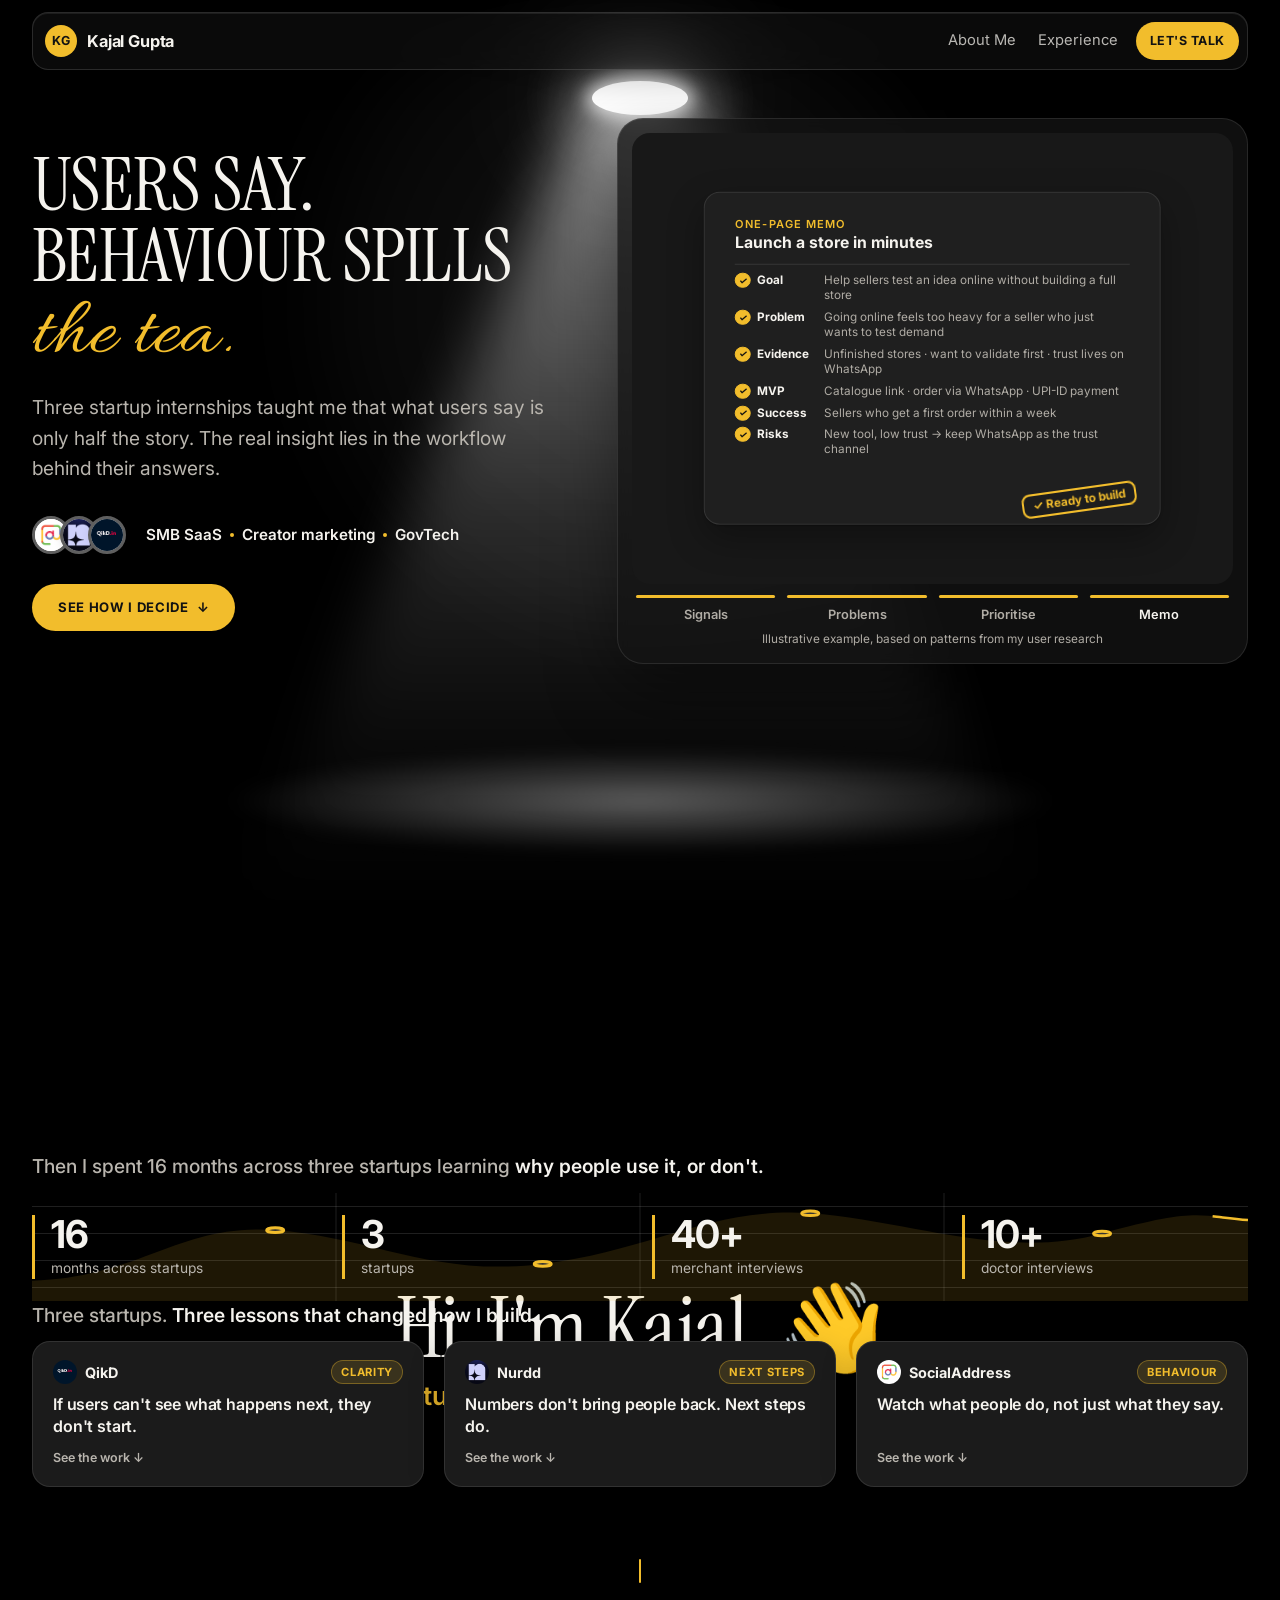
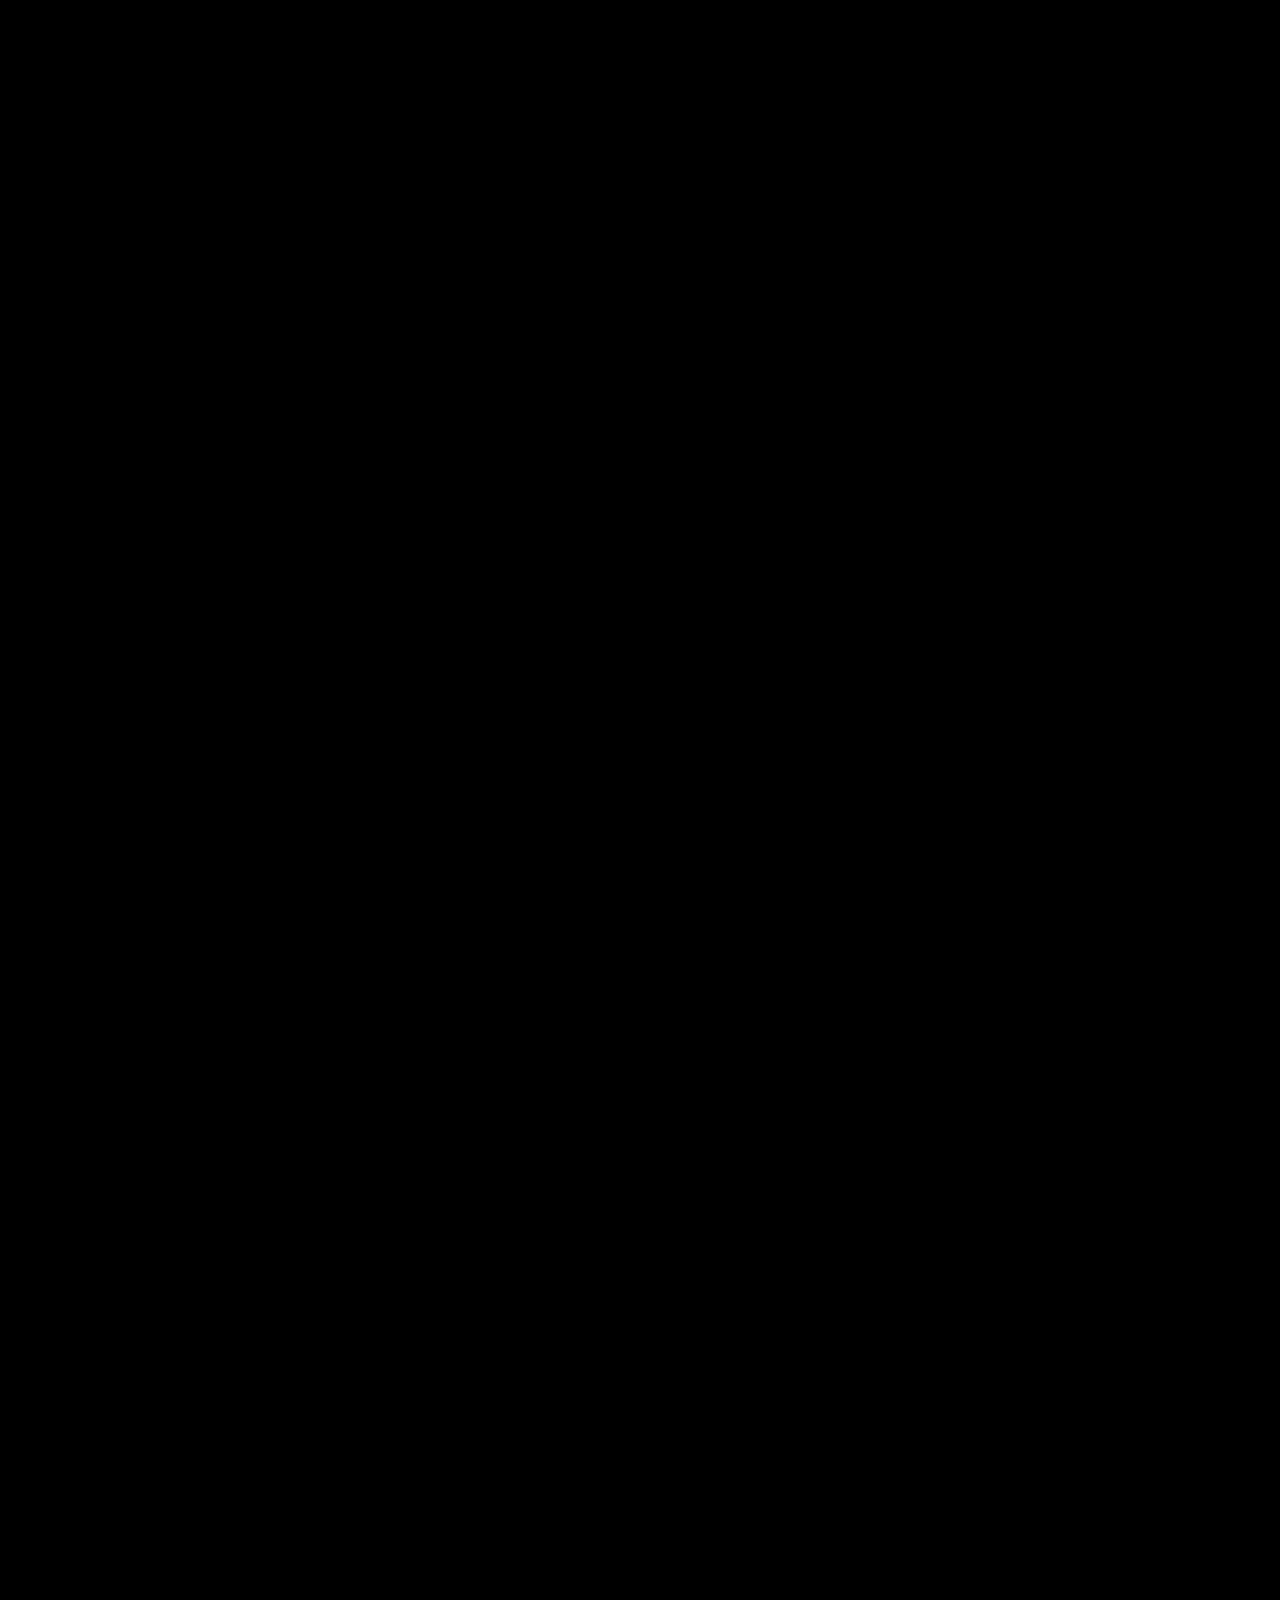
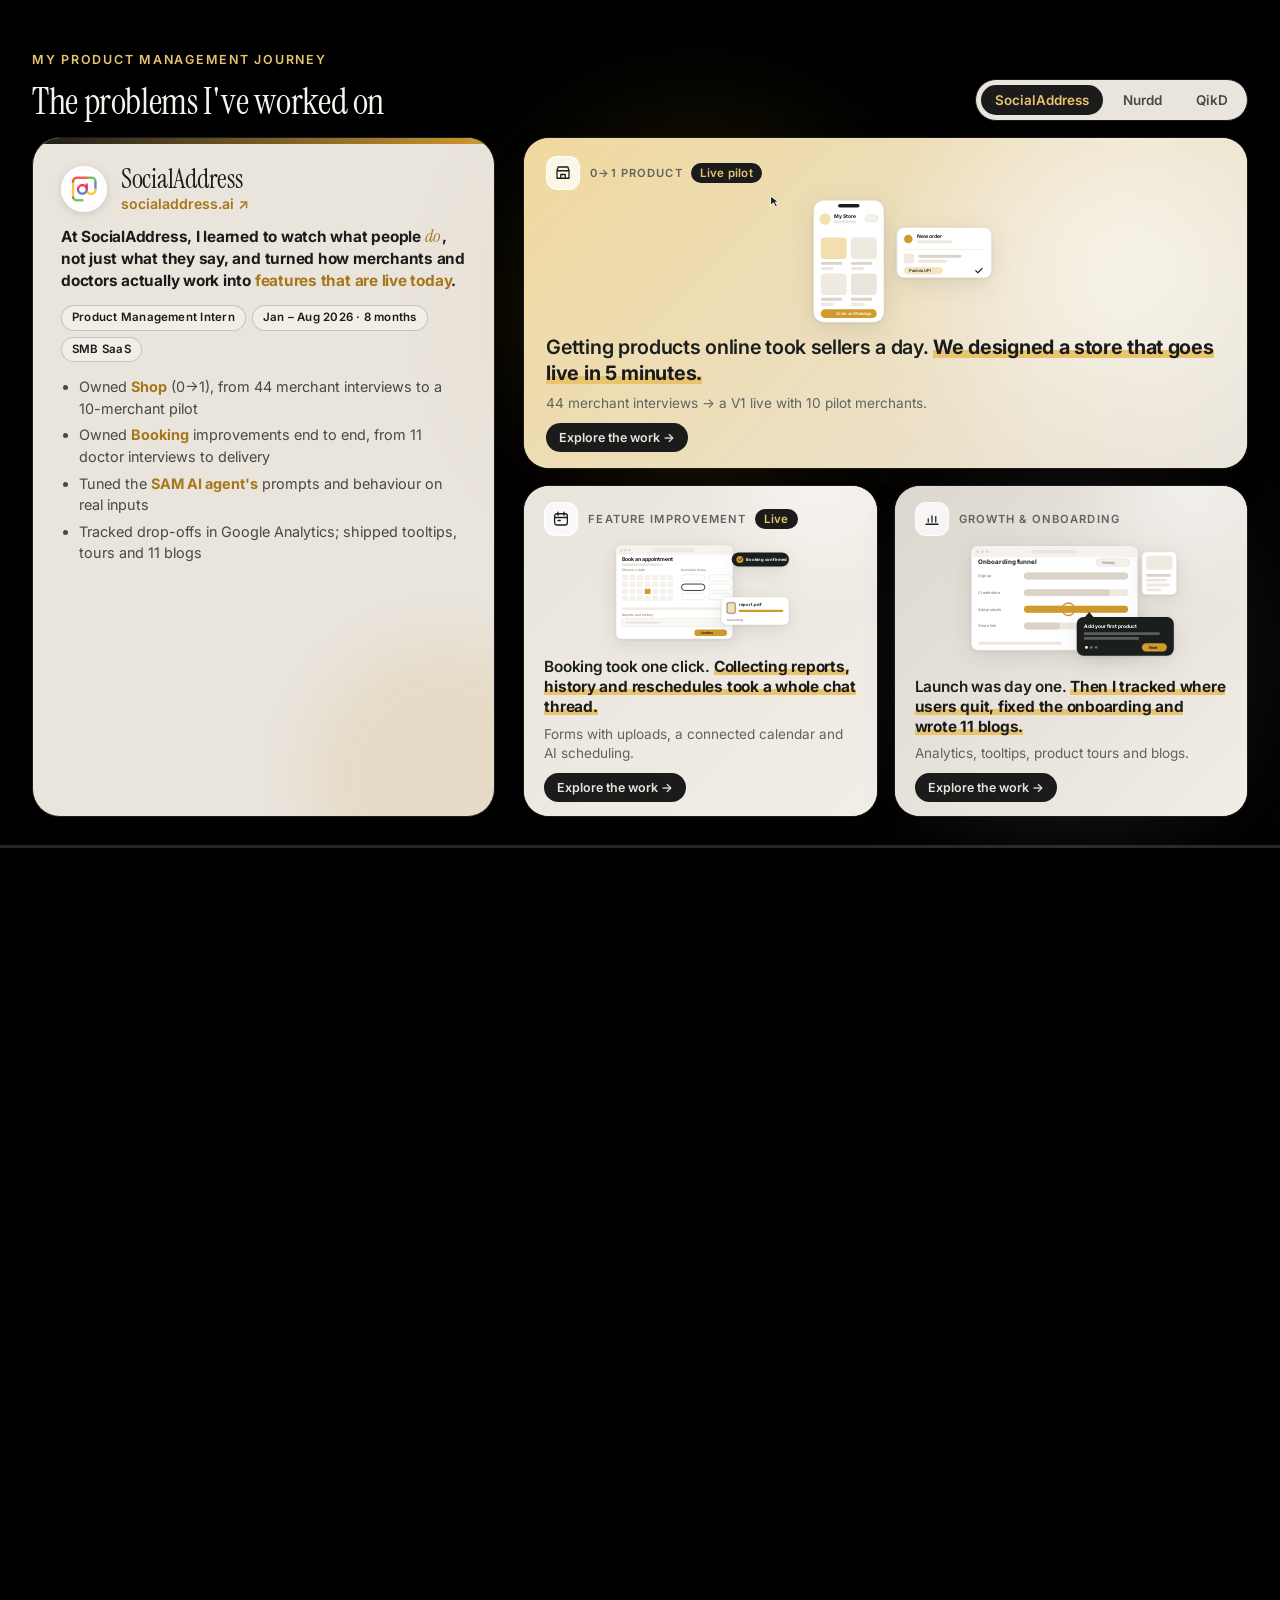
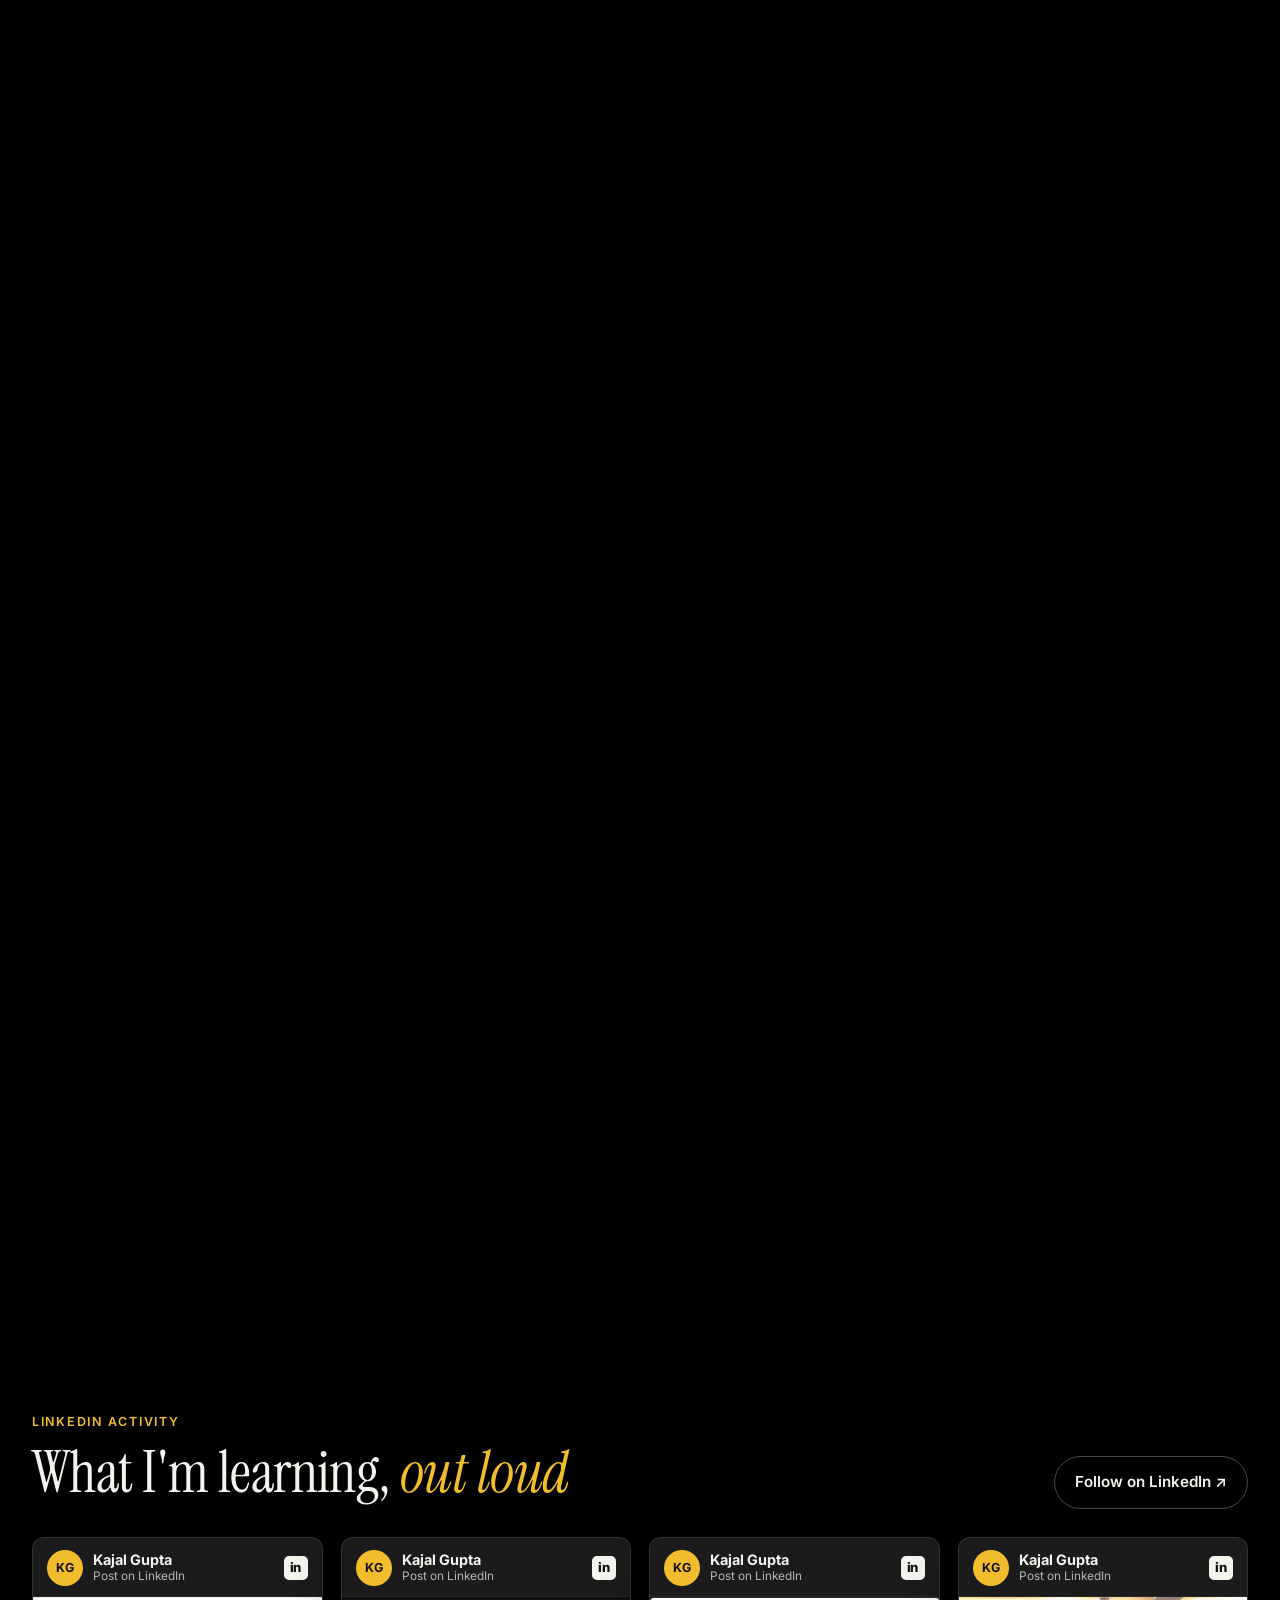
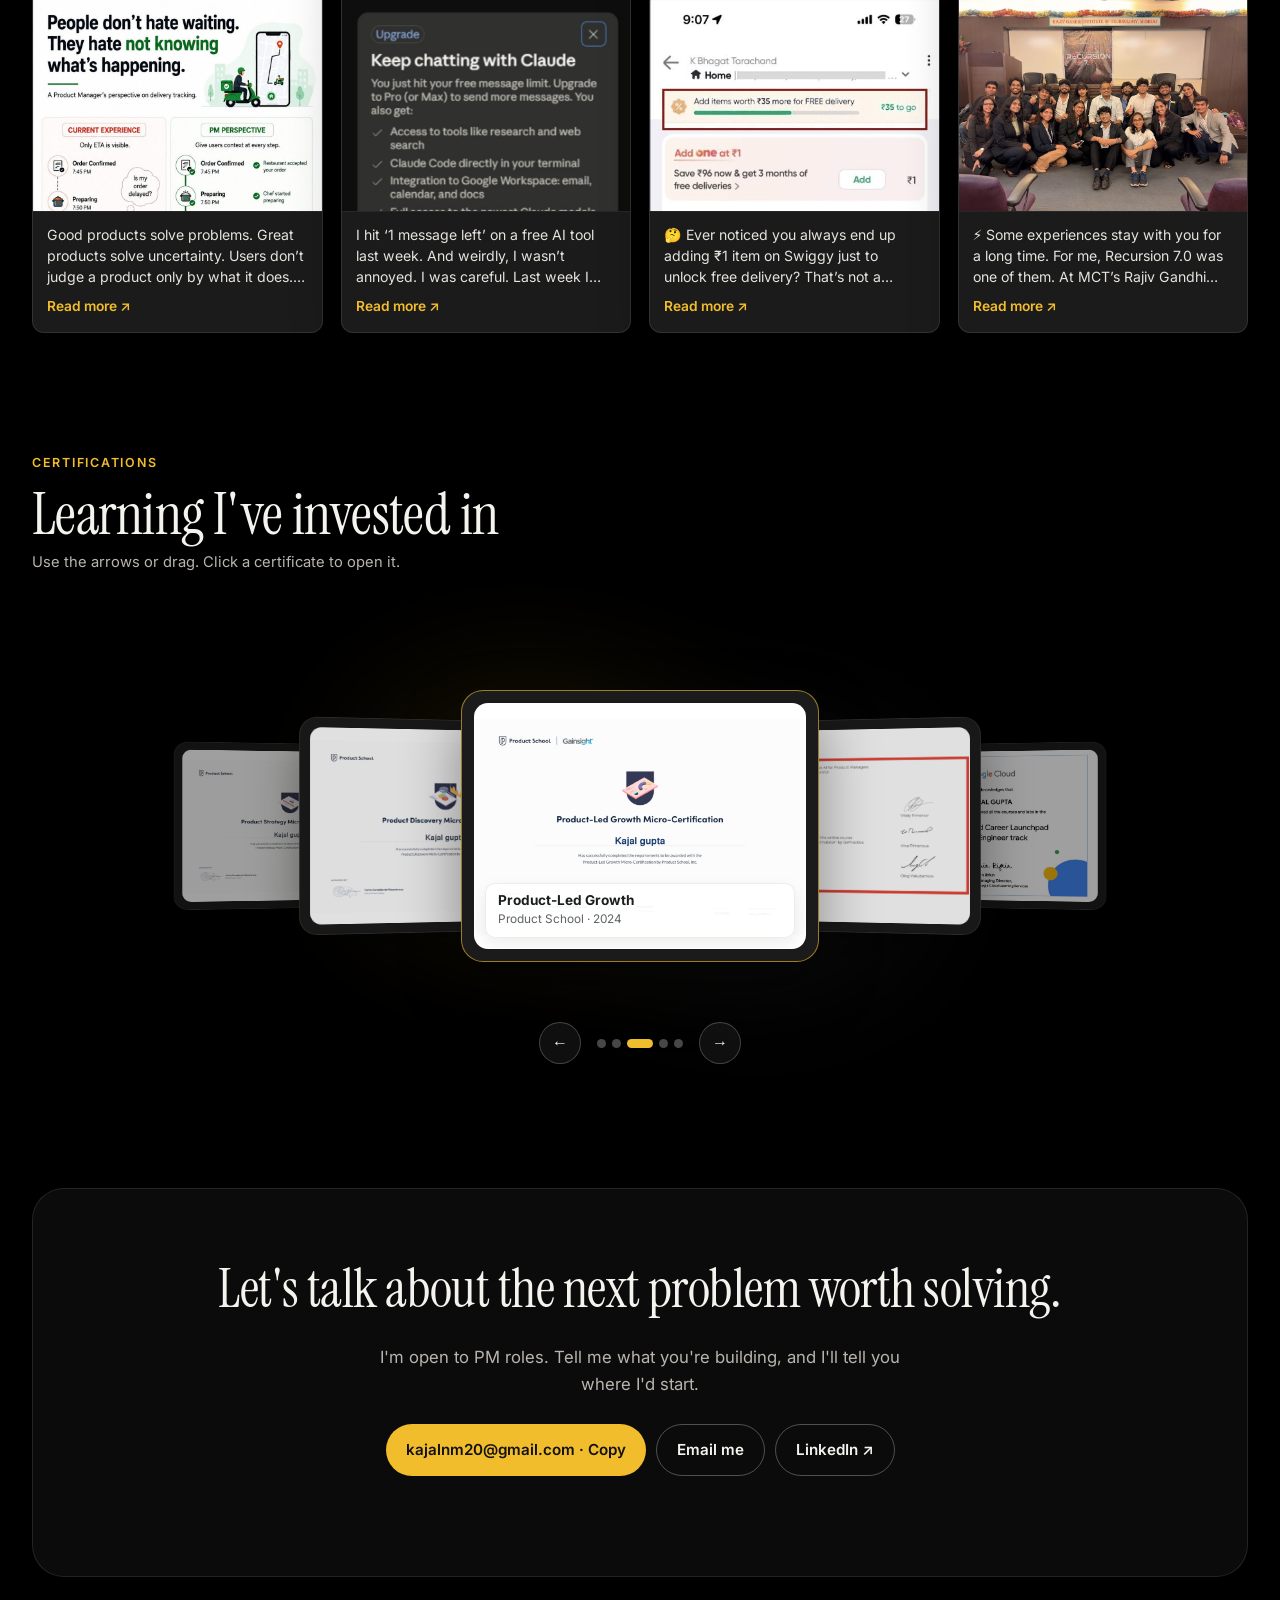
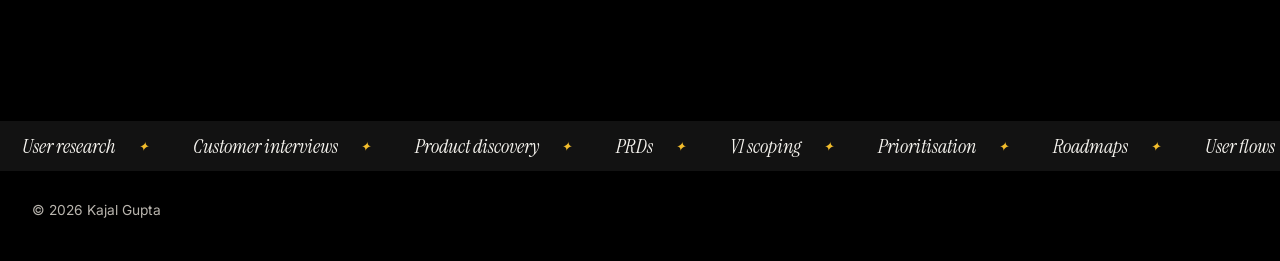
==== commit 2d9fa41f: "Journey cards: polished product mockups instead of cartoon scenes Co-Authored-By: Claude Opus 5.5 <n" ====
--- a/index.html
+++ b/index.html
@@ -137,9 +137,9 @@
           <ul><li>Owned <b>Shop</b> (0→1), from 44 merchant interviews to a 10-merchant pilot</li><li>Owned <b>Booking</b> improvements end to end, from 11 doctor interviews to delivery</li><li>Tuned the <b>SAM AI agent's</b> prompts and behaviour on real inputs</li><li>Tracked drop-offs in Google Analytics; shipped tooltips, tours and 11 blogs</li></ul>
         </div>
         <div class="works three">
-            <a class="wk g-shop" href="shop.html"><span class="wk-num">01</span><div class="wk-head"><span class="wk-ico"><svg viewBox="0 0 24 24"><path d="M4 9l1.5-5h13L20 9M4 9v10h16V9M4 9h16M9 19v-5h6v5"/></svg></span><span class="wk-tag">0→1 product<span class="wk-chip">Live pilot</span></span></div><div class="wk-ill"><svg viewBox="0 0 300 170" class="il ar ar-shop" aria-hidden="true"><path class="blob" d="M34 160 C 14 96, 54 30, 140 20 C 226 10, 286 52, 282 112 C 280 152, 246 162, 200 162 Z"/><path class="gl" d="M8 163 H292"/><g class="fl f1"><rect class="fy o" x="38" y="28" width="50" height="22" rx="6"/><path class="fy o" d="M76 50 l6 8 l0 -8z"/><g class="dots"><circle class="fw o2" cx="48" cy="39" r="2.4"/><circle class="fw o2" cx="56" cy="39" r="2.4"/><circle class="fw o2" cx="64" cy="39" r="2.4"/><circle class="fw o2" cx="72" cy="39" r="2.4"/><circle class="fw o2" cx="80" cy="39" r="2.4"/></g></g><g class="fl f2"><rect class="fw o" x="116" y="6" width="32" height="28" rx="4"/><path class="fy o2" d="M120 14 h24 l-2 7 h-20z"/><path class="o2 nf" d="M124 14 l-1 7 M130 14 v7 M136 14 v7 M141 14 l1 7"/><rect class="fk" x="129" y="24" width="7" height="8" rx="1"/></g><g class="fl f3 bulb"><g class="rays"><path class="ry" d="M214 6 v6 M198 12 l4 4 M230 12 l-4 4 M192 26 h6 M230 26 h6"/></g><circle class="fy o" cx="214" cy="26" r="10"/><rect class="fy o" x="209" y="35" width="10" height="7" rx="2"/><path class="o2 nf" d="M211 22 q3 -4 6 0"/></g><g class="fl f4"><rect class="fw o" x="238" y="50" width="50" height="22" rx="6"/><rect class="fy" x="242" y="46" width="50" height="22" rx="6" opacity=".5"/><path class="fw o" d="M248 72 l-4 9 l10 -9z"/><g class="dots"><circle class="fy o2" cx="249" cy="61" r="2.4"/><circle class="fy o2" cx="257" cy="61" r="2.4"/><circle class="fy o2" cx="265" cy="61" r="2.4"/><circle class="fy o2" cx="273" cy="61" r="2.4"/><circle class="fy o2" cx="281" cy="61" r="2.4"/></g></g><g class="fl f5"><rect class="fy o" x="236" y="88" width="50" height="36" rx="4"/><rect class="fw o2" x="241" y="93" width="40" height="26" rx="2"/><rect class="fw o2" x="246" y="106" width="5" height="10"/><rect class="fk" x="254" y="100" width="5" height="16"/><rect class="fw o2" x="262" y="96" width="5" height="20"/><rect class="fk" x="270" y="108" width="5" height="8"/></g><g class="fl f6"><circle class="donut-k" cx="40" cy="90" r="15"/><circle class="donut-y" cx="40" cy="90" r="15" pathLength="1"/><path class="o2 nf" d="M55 88 L66 80 H86"/></g><g class="fl f7"><rect class="fw o" x="18" y="114" width="44" height="40" rx="4"/><rect class="fy o" x="18" y="114" width="44" height="9" rx="3"/><path class="o nf" d="M28 110 v8 M40 110 v8 M52 110 v8"/><rect class="fw o2" x="22" y="126" width="6" height="6"/><rect class="fy o2" x="30" y="126" width="6" height="6"/><rect class="fy o2" x="38" y="126" width="6" height="6"/><rect class="fw o2" x="46" y="126" width="6" height="6"/><rect class="fw o2" x="54" y="126" width="6" height="6"/><rect class="fw o2" x="22" y="134" width="6" height="6"/><rect class="fw o2" x="30" y="134" width="6" height="6"/><rect class="fy o2" x="38" y="134" width="6" height="6"/><rect class="fw o2" x="46" y="134" width="6" height="6"/><rect class="fw o2" x="54" y="134" width="6" height="6"/><rect class="fw o2" x="22" y="142" width="6" height="6"/><rect class="fw o2" x="30" y="142" width="6" height="6"/><rect class="fw o2" x="38" y="142" width="6" height="6"/><rect class="fw o2" x="46" y="142" width="6" height="6"/><rect class="fy o2" x="54" y="142" width="6" height="6"/></g><path class="cloud o nf" d="M190 70 q0 -8 8 -8 q2 -8 10 -6 q6 -6 12 0 q8 0 8 8 q4 1 4 6 h-42 z"/><rect class="fk" x="248" y="138" width="14" height="5" rx="2.5"/><g class="person"><path class="fy o" d="M110 130 V98 Q110 82 128 80 H152 Q170 82 170 98 V130 Z"/><path class="o nf" d="M131 81 Q140 90 149 81" stroke-width="2.6"/><path class="fk" d="M118 130 h44 v32 h-44z"/><path class="fk" d="M127 61 Q126 44 141 45 Q155 46 153 60 Q148 52 138 51 Q130 54 129 63 Z"/><circle class="fw o" cx="140" cy="62" r="13"/><path class="fk" d="M127 61 Q126 44 141 45 Q155 46 153 60 Q148 52 138 51 Q130 54 129 63 Z"/><circle class="fk" cx="136" cy="63" r="1.2"/><circle class="fk" cx="144" cy="63" r="1.2"/><path class="o nf" d="M137 67 Q140 69.5 143 67"/><g class="phonearm"><path class="fy o" d="M114 92 L96 66 L106 60 L124 86 Z"/><rect class="fw o" x="90" y="36" width="18" height="28" rx="4"/><circle class="fy o2" cx="99" cy="46" r="3"/><path class="o2 nf" d="M95 56 h8"/><circle class="fw o" cx="99" cy="62" r="5.5"/><rect class="fw o2 note" x="70" y="58" width="22" height="11" rx="2"/></g><g class="wave"><path class="fy o" d="M164 92 L180 62 L190 67 L174 98 Z"/><path class="fw o" d="M180 62 q-3 -12 2 -18 q2 -2 4 0 l1 8 l1 -10 q2 -3 4 0 l0 11 l2 -9 q2 -2 4 0 l-1 12 q2 -4 5 -2 q-2 10 -10 14 z"/></g></g><rect class="fw o" x="68" y="130" width="176" height="6" rx="1"/><path class="leg-t" d="M92 136 L84 163 M222 136 L230 163"/><g class="laptop"><path class="fk" d="M170 130 L178 94 Q179 90 183 90 H230 Q234 90 233 94 L225 130 Z"/><circle class="o-w nf" cx="203" cy="110" r="5"/><rect class="fy o" x="162" y="126" width="80" height="5" rx="2.5"/></g></svg></div><div class="wk-body"><h3>Getting products online took sellers a day. <mark class="wk-key">We designed a store that goes live in 5 minutes.</mark></h3><p>44 merchant interviews → a V1 live with 10 pilot merchants.</p><span class="wk-go">Explore the work <i>→</i></span></div></a>
-            <a class="wk g-book" href="booking.html"><span class="wk-num">02</span><div class="wk-head"><span class="wk-ico"><svg viewBox="0 0 24 24"><rect x="3.5" y="5" width="17" height="15" rx="3"/><path d="M3.5 10h17M8 3v4M16 3v4M8 14h3"/></svg></span><span class="wk-tag">Feature improvement<span class="wk-chip">Live</span></span></div><div class="wk-ill"><svg viewBox="0 0 300 170" class="il ar ar-book" aria-hidden="true"><path class="blob" d="M30 150 C 10 90, 50 26, 140 22 C 230 18, 290 56, 284 116 C 280 156, 230 164, 160 162 Z"/><path class="gl" d="M8 163 H292"/><rect class="fy o" x="40" y="14" width="116" height="148" rx="13"/><rect class="fw o" x="48" y="26" width="100" height="128" rx="6"/><rect class="fk" x="80" y="17" width="34" height="6" rx="3"/><rect class="fs o" x="56" y="34" width="24" height="24" rx="4"/><path class="fk" d="M62.5 43 Q61.5 33.5 69 34.5 Q75.5 35.5 73.5 42 Q68.5 41.5 66 40.5 Q65.5 43.5 64.5 45 Z"/><circle class="fw o" cx="68" cy="44" r="5.5"/><path class="fk" d="M62.5 43 Q61.5 33.5 69 34.5 Q75.5 35.5 73.5 42 Q68.5 41.5 66 40.5 Q65.5 43.5 64.5 45 Z"/><circle class="fk" cx="64" cy="45" r="1.2"/><circle class="fk" cx="72" cy="45" r="1.2"/><path class="o nf" d="M65 49 Q68 51.5 71 49"/><path class="fy o2" d="M60 58 q0 -7 8 -7 q8 0 8 7z"/><rect class="fk" x="86" y="38" width="50" height="4" rx="2"/><path class="o2 nf" d="M86 48 h40 M86 54 h30"/><rect class="fw o" x="72" y="66" width="128" height="76" rx="3"/><rect class="fk" x="72" y="66" width="128" height="16" rx="3"/><circle class="fw" cx="80" cy="74" r="2.2"/><circle class="fw" cx="87" cy="74" r="2.2"/><circle class="fw" cx="94" cy="74" r="2.2"/><path class="o-w nf" d="M120 74 h72"/><rect class="fw o2" x="72" y="82" width="24" height="20"/><rect class="fw o2" x="96" y="82" width="24" height="20"/><rect class="fw o2" x="120" y="82" width="24" height="20"/><rect class="fw o2" x="144" y="82" width="24" height="20"/><rect class="fw o2" x="72" y="102" width="24" height="20"/><rect class="fw o2" x="96" y="102" width="24" height="20"/><rect class="fw o2" x="120" y="102" width="24" height="20"/><rect class="fw o2" x="144" y="102" width="24" height="20"/><rect class="fw o2" x="72" y="122" width="24" height="20"/><rect class="fw o2" x="96" y="122" width="24" height="20"/><rect class="fw o2" x="120" y="122" width="24" height="20"/><rect class="fw o2" x="144" y="122" width="24" height="20"/><rect class="fy o2" x="168" y="82" width="16" height="20"/><rect class="fs o2" x="184" y="82" width="16" height="20"/><path class="o2 nf" d="M172 92 h8 M188 92 h8"/><rect class="fy o2" x="168" y="102" width="16" height="20"/><rect class="fs o2" x="184" y="102" width="16" height="20"/><path class="o2 nf" d="M172 112 h8 M188 112 h8"/><rect class="fy o2" x="168" y="122" width="16" height="20"/><rect class="fs o2" x="184" y="122" width="16" height="20"/><path class="o2 nf" d="M172 132 h8 M188 132 h8"/><g class="ck c0"><circle class="fy o" cx="84" cy="92" r="7"/><path class="tk" d="M81 92 l2.5 2.5 l4.5 -5"/></g><g class="ck c1"><circle class="fy o" cx="144" cy="112" r="7"/><path class="tk" d="M141 112 l2.5 2.5 l4.5 -5"/></g><g class="ck c2"><circle class="fy o" cx="108" cy="132" r="7"/><path class="tk" d="M105 132 l2.5 2.5 l4.5 -5"/></g><g class="okbtn"><rect class="fy o" x="80" y="146" width="36" height="12" rx="6"/><path class="tk" d="M93 152 l3 3 l6 -6"/></g><g class="clock"><circle class="fw" cx="232" cy="36" r="20" stroke="var(--mustard)" stroke-width="5"/><circle class="o nf" cx="232" cy="36" r="22.5"/><path class="o2 nf" d="M232 18 v3 M232 51 v3 M214 36 h3 M247 36 h3"/><path class="hand-h" d="M232 36 v-9"/><g class="hand-m"><path class="hand-mm" d="M232 36 l9 9"/></g><circle class="fk" cx="232" cy="36" r="2"/></g><g class="doctor"><path class="fk" d="M222 162 L226 114 H254 L258 162 Z"/><path class="fw o2" d="M240 120 v42"/><ellipse class="fy o" cx="225" cy="163" rx="9" ry="4"/><ellipse class="fy o" cx="257" cy="163" rx="9" ry="4"/><path class="fy o" d="M220 124 Q218 86 240 82 Q262 86 260 124 Z"/><path class="fw o" d="M233 84 L240 100 L247 84 Z"/><path class="o nf" d="M232 88 q-6 18 4 24 M248 88 q6 14 2 22"/><circle class="fk" cx="250" cy="112" r="3"/><path class="fk" d="M228 85 Q225 53 240 54 Q255 53 252 85 Q248 66 240 60 Q232 66 228 85 Z"/><circle class="fw o" cx="240" cy="68" r="11"/><path class="fk" d="M229 66 Q229 54 241 55 Q252 55 251 65 Q243 60 229 66 Z"/><circle class="fk" cx="236" cy="69" r="1.2"/><circle class="fk" cx="244" cy="69" r="1.2"/><path class="o nf" d="M237 73 Q240 75.5 243 73"/><circle class="fk" cx="250" cy="58" r="5"/><g class="raise"><path class="fy o" d="M222 94 L208 78 L214 72 L228 88 Z"/><circle class="fw o" cx="208" cy="72" r="5.5"/></g><g><rect class="fy o" x="244" y="96" width="16" height="20" rx="2"/><rect class="fk" x="249" y="93" width="6" height="5" rx="1"/><path class="o-w nf" d="M248 104 h8 M248 109 h6"/><circle class="fw o" cx="244" cy="108" r="4.5"/></g></g></svg></div><div class="wk-body"><h3>Booking took one click. <mark class="wk-key">Collecting reports, history and reschedules took a whole chat thread.</mark></h3><p>Forms with uploads, a connected calendar and AI scheduling.</p><span class="wk-go">Explore the work <i>→</i></span></div></a>
-            <a class="wk g-grow" href="analytics.html"><span class="wk-num">03</span><div class="wk-head"><span class="wk-ico"><svg viewBox="0 0 24 24"><path d="M4 19h16M7 16v-4M12 16V8M17 16v-7"/></svg></span><span class="wk-tag">Growth &amp; onboarding</span></div><div class="wk-ill"><svg viewBox="0 0 300 170" class="il ar ar-grow" aria-hidden="true"><path class="blob" d="M26 150 C 8 92, 50 28, 140 22 C 232 16, 292 58, 286 116 C 282 154, 230 164, 156 162 Z"/><path class="gl" d="M8 163 H292"/><g class="leaf l1"><path class="fy o" d="M44 104 Q20 70 52 44 Q70 74 44 104 Z"/><path class="o2 nf" d="M44 104 Q46 74 52 50"/></g><g class="leaf l2"><path class="fk" d="M40 108 Q10 96 18 66 Q46 74 40 108 Z"/></g><circle class="dashc" cx="128" cy="78" r="56"/><g class="g-big"><polygon class="fs o" points="165.6,72.5 173.8,74.2 173.8,81.8 165.6,83.5 163.3,92.1 169.6,97.6 165.8,104.3 157.8,101.5 151.5,107.8 154.3,115.8 147.6,119.6 142.1,113.3 133.5,115.6 131.8,123.8 124.2,123.8 122.5,115.6 113.9,113.3 108.4,119.6 101.7,115.8 104.5,107.8 98.2,101.5 90.2,104.3 86.4,97.6 92.7,92.1 90.4,83.5 82.2,81.8 82.2,74.2 90.4,72.5 92.7,63.9 86.4,58.4 90.2,51.7 98.2,54.5 104.5,48.2 101.7,40.2 108.4,36.4 113.9,42.7 122.5,40.4 124.2,32.2 131.8,32.2 133.5,40.4 142.1,42.7 147.6,36.4 154.3,40.2 151.5,48.2 157.8,54.5 165.8,51.7 169.6,58.4 163.3,63.9"/><circle class="fw o" cx="128" cy="78" r="16"/><circle class="o nf" cx="128" cy="78" r="26"/></g><g class="g-small"><polygon class="fy o" points="239.6,103.5 245.8,104.8 245.8,111.2 239.6,112.5 237.3,119.4 241.6,124.1 237.9,129.3 232.1,126.7 226.2,131.0 226.9,137.3 220.8,139.3 217.7,133.7 210.3,133.7 207.2,139.3 201.1,137.3 201.8,131.0 195.9,126.7 190.1,129.3 186.4,124.1 190.7,119.4 188.4,112.5 182.2,111.2 182.2,104.8 188.4,103.5 190.7,96.6 186.4,91.9 190.1,86.7 195.9,89.3 201.8,85.0 201.1,78.7 207.2,76.7 210.3,82.3 217.7,82.3 220.8,76.7 226.9,78.7 226.2,85.0 232.1,89.3 237.9,86.7 241.6,91.9 237.3,96.6"/><circle class="fw o" cx="214" cy="108" r="11"/></g><g class="bulb"><g class="rays"><path class="ry" d="M184 6 v6 M170 12 l4 4 M198 12 l-4 4"/></g><circle class="fy o" cx="184" cy="24" r="9"/><rect class="fw o" x="179.5" y="32" width="9" height="6" rx="2"/><path class="dash-ln" d="M184 40 Q188 56 176 66"/></g><g class="plane"><path class="fw o" d="M262 30 l22 -8 l-8 20 l-4 -8 z"/><path class="o2 nf" d="M272 34 l12 -12"/></g><path class="dash-ln" d="M258 40 q-14 10 -6 20 q10 6 4 16"/><rect class="fk" x="40" y="112" width="112" height="5" rx="2"/><g class="lad"><path class="lad-l" d="M46 117 L40 163 M60 117 L66 163 M43 128 h20 M42 140 h22 M41 152 h24"/><path class="lad-l" d="M130 117 L124 163 M144 117 L150 163 M127 128 h20 M126 140 h22 M125 152 h24"/></g><g class="lad"><path class="lad-l" d="M244 66 L228 163 M256 66 L272 163 M240 90 h20 M236 112 h28 M232 136 h36 M229 156 h42"/></g><g class="p-reach"><g class=""><g class="lg1"><path class="lgk" d="M61 96 L55 112"/></g><g class="lg2"><path class="lgk" d="M67 96 L73 112"/></g><path class="fy o" d="M55 98 L56 78 Q64 72 72 78 L73 98 Z"/><path class="fk" d="M55 80 Q52 54 64 55 Q76 54 73 80 Q69 64 64 61 Q59 64 55 80 Z"/><circle class="fw o" cx="64" cy="66" r="8"/><path class="fk" d="M56 64 Q56 55 65 56 Q73 56 72 63 Q67 61 56 64 Z"/><circle class="fk" cx="60" cy="67" r="1.2"/><circle class="fk" cx="68" cy="67" r="1.2"/><path class="o nf" d="M61 71 Q64 73.5 67 71"/></g><path class="fy o" d="M60 84 L50 58 L56 56 L66 82 Z"/><circle class="fw o" cx="52" cy="56" r="4.5"/></g><g class="p-look"><g class=""><g class="lg1"><path class="lgk" d="M101 96 L95 112"/></g><g class="lg2"><path class="lgk" d="M107 96 L113 112"/></g><path class="fk o" d="M95 98 L96 78 Q104 72 112 78 L113 98 Z"/><path class="fk" d="M96 65 Q95 53 105 54 Q114 55 112 64 Q107 61 102 60 Q99 63 98 67 Z"/><circle class="fw o" cx="104" cy="66" r="8"/><path class="fk" d="M96 65 Q95 53 105 54 Q114 55 112 64 Q107 61 102 60 Q99 63 98 67 Z"/><circle class="fk" cx="100" cy="67" r="1.2"/><circle class="fk" cx="108" cy="67" r="1.2"/><path class="o nf" d="M101 71 Q104 73.5 107 71"/></g><g class="scope"><rect class="fw o" x="104" y="58" width="22" height="7" rx="2" transform="rotate(-22 104 62)"/><path class="fk o" d="M98 84 L106 64 L112 66 L104 86 Z"/></g></g><g class="p-note"><g class=""><g class="lg1"><path class="lgk" d="M173 146 L167 162"/></g><g class="lg2"><path class="lgk" d="M179 146 L185 162"/></g><path class="fy o" d="M167 148 L168 128 Q176 122 184 128 L185 148 Z"/><path class="fk" d="M167 130 Q164 104 176 105 Q188 104 185 130 Q181 114 176 111 Q171 114 167 130 Z"/><circle class="fw o" cx="176" cy="116" r="8"/><path class="fk" d="M168 114 Q168 105 177 106 Q185 106 184 113 Q179 111 168 114 Z"/><circle class="fk" cx="172" cy="117" r="1.2"/><circle class="fk" cx="180" cy="117" r="1.2"/><path class="o nf" d="M173 121 Q176 123.5 179 121"/></g><rect class="fw o" x="180" y="128" width="12" height="16" rx="2"/><path class="o2 nf" d="M183 133 h6 M183 138 h5"/></g><g class="p-water"><g class=""><g class="lg1"><path class="lgk" d="M247 50 L241 66"/></g><g class="lg2"><path class="lgk" d="M253 50 L259 66"/></g><path class="fk o" d="M241 52 L242 32 Q250 26 258 32 L259 52 Z"/><path class="fk" d="M242 19 Q241 7 251 8 Q260 9 258 18 Q253 15 248 14 Q245 17 244 21 Z"/><circle class="fw o" cx="250" cy="20" r="8"/><path class="fk" d="M242 19 Q241 7 251 8 Q260 9 258 18 Q253 15 248 14 Q245 17 244 21 Z"/><circle class="fk" cx="246" cy="21" r="1.2"/><circle class="fk" cx="254" cy="21" r="1.2"/><path class="o nf" d="M247 25 Q250 27.5 253 25"/></g><g class="can"><path class="fy o" d="M226 40 h14 v12 h-14z"/><path class="o nf" d="M226 44 l-8 -4"/><path class="fk o" d="M244 48 L236 46 L238 40 L246 42 Z"/></g><g class="drops"><circle class="drop d1" cx="218" cy="48" r="1.8"/><circle class="drop d2" cx="216" cy="56" r="1.8"/><circle class="drop d3" cx="219" cy="64" r="1.8"/></g></g></svg></div><div class="wk-body"><h3>Launch was day one. <mark class="wk-key">Then I tracked where users quit, fixed the onboarding and wrote 11 blogs.</mark></h3><p>Analytics, tooltips, product tours and blogs.</p><span class="wk-go">Explore the work <i>→</i></span></div></a>
+            <a class="wk g-shop" href="shop.html"><span class="wk-num">01</span><div class="wk-head"><span class="wk-ico"><svg viewBox="0 0 24 24"><path d="M4 9l1.5-5h13L20 9M4 9v10h16V9M4 9h16M9 19v-5h6v5"/></svg></span><span class="wk-tag">0→1 product<span class="wk-chip">Live pilot</span></span></div><div class="wk-ill"><svg viewBox="0 0 320 180" class="il mk mk-shop" aria-hidden="true"><g class="mk-win"><rect class="mw" x="60" y="6" width="98" height="170" rx="14"/><rect class="mnotch" x="94" y="11" width="30" height="5" rx="2.5"/><circle class="msoft" cx="76" cy="32" r="8"/><text class="mt b" x="88" y="30">My Store</text><rect class="ml" x="88" y="34" width="32" height="4" rx="2"/><rect class="mchip" x="132" y="26" width="18" height="10" rx="5"/><g class="mk-tile t0"><rect class="mimg i0" x="70" y="58" width="36" height="30" rx="5"/><rect class="mld" x="70" y="92" width="30" height="4" rx="2"/><rect class="ml" x="70" y="99" width="18" height="4" rx="2"/></g><g class="mk-tile t1"><rect class="mimg i1" x="112" y="58" width="36" height="30" rx="5"/><rect class="mld" x="112" y="92" width="30" height="4" rx="2"/><rect class="ml" x="112" y="99" width="18" height="4" rx="2"/></g><g class="mk-tile t2"><rect class="mimg i2" x="70" y="108" width="36" height="30" rx="5"/><rect class="mld" x="70" y="142" width="30" height="4" rx="2"/><rect class="ml" x="70" y="149" width="18" height="4" rx="2"/></g><g class="mk-tile t3"><rect class="mimg i3" x="112" y="108" width="36" height="30" rx="5"/><rect class="mld" x="112" y="142" width="30" height="4" rx="2"/><rect class="ml" x="112" y="149" width="18" height="4" rx="2"/></g><g class="mk-cta"><rect class="macc" x="70" y="158" width="78" height="12" rx="6"/><text class="mt w s" x="91" y="166.5">Order on WhatsApp</text></g></g><g class="mk-win mk-float f-order"><rect class="mw" x="176" y="44" width="132" height="70" rx="10"/><circle class="macc" cx="192" cy="60" r="6"/><text class="mt b" x="204" y="58">New order</text><rect class="ml" x="204" y="62" width="50" height="4" rx="2"/><rect class="mline" x="186" y="74" width="112" height="1"/><rect class="mimg i1" x="186" y="80" width="14" height="14" rx="3"/><rect class="mld" x="206" y="82" width="60" height="4" rx="2"/><rect class="ml" x="206" y="89" width="40" height="4" rx="2"/><rect class="mpill" x="186" y="99" width="54" height="10" rx="5"/><text class="mt s" x="193" y="106.5">Paid via UPI</text><path class="mtick" d="M286 104 l3 3 l6 -6"/></g><g class="mk-cursor c-shop"><path class="mcur" d="M0 0 L0 13 L4 9.5 L7 15 L9.5 14 L6.5 8.5 L11 8.5 Z"/></g></svg></div><div class="wk-body"><h3>Getting products online took sellers a day. <mark class="wk-key">We designed a store that goes live in 5 minutes.</mark></h3><p>44 merchant interviews → a V1 live with 10 pilot merchants.</p><span class="wk-go">Explore the work <i>→</i></span></div></a>
+            <a class="wk g-book" href="booking.html"><span class="wk-num">02</span><div class="wk-head"><span class="wk-ico"><svg viewBox="0 0 24 24"><rect x="3.5" y="5" width="17" height="15" rx="3"/><path d="M3.5 10h17M8 3v4M16 3v4M8 14h3"/></svg></span><span class="wk-tag">Feature improvement<span class="wk-chip">Live</span></span></div><div class="wk-ill"><svg viewBox="0 0 320 180" class="il mk mk-book" aria-hidden="true"><g class="mk-win "><rect class="mw" x="16" y="6" width="200" height="160" rx="9"/><path class="mbar" d="M16 15 a9 9 0 0 1 9 -9 h182 a9 9 0 0 1 9 9 v7 h-200 z"/><circle class="mdot" cx="25" cy="14" r="2"/><circle class="mdot" cx="32" cy="14" r="2"/><circle class="mdot" cx="39" cy="14" r="2"/><rect class="murl" x="82.0" y="11" width="68" height="6" rx="3"/><text class="mt b l" x="26" y="32">Book an appointment</text><rect class="ml" x="26" y="37" width="70" height="4" rx="2"/><text class="mt s m" x="26" y="50">Choose a date</text><rect class="mday" x="26" y="56" width="10" height="9" rx="2"/><rect class="mday" x="39" y="56" width="10" height="9" rx="2"/><rect class="mday" x="52" y="56" width="10" height="9" rx="2"/><rect class="mday" x="65" y="56" width="10" height="9" rx="2"/><rect class="mday" x="78" y="56" width="10" height="9" rx="2"/><rect class="mday" x="91" y="56" width="10" height="9" rx="2"/><rect class="mday" x="104" y="56" width="10" height="9" rx="2"/><rect class="mday" x="26" y="68" width="10" height="9" rx="2"/><rect class="mday" x="39" y="68" width="10" height="9" rx="2"/><rect class="mday" x="52" y="68" width="10" height="9" rx="2"/><rect class="mday" x="65" y="68" width="10" height="9" rx="2"/><rect class="mday" x="78" y="68" width="10" height="9" rx="2"/><rect class="mday" x="91" y="68" width="10" height="9" rx="2"/><rect class="mday" x="104" y="68" width="10" height="9" rx="2"/><rect class="mday" x="26" y="80" width="10" height="9" rx="2"/><rect class="mday" x="39" y="80" width="10" height="9" rx="2"/><rect class="mday" x="52" y="80" width="10" height="9" rx="2"/><rect class="mday sel" x="65" y="80" width="10" height="9" rx="2"/><rect class="mday" x="78" y="80" width="10" height="9" rx="2"/><rect class="mday" x="91" y="80" width="10" height="9" rx="2"/><rect class="mday" x="104" y="80" width="10" height="9" rx="2"/><rect class="mday" x="26" y="92" width="10" height="9" rx="2"/><rect class="mday" x="39" y="92" width="10" height="9" rx="2"/><rect class="mday" x="52" y="92" width="10" height="9" rx="2"/><rect class="mday" x="65" y="92" width="10" height="9" rx="2"/><rect class="mday" x="78" y="92" width="10" height="9" rx="2"/><rect class="mday" x="91" y="92" width="10" height="9" rx="2"/><rect class="mday" x="104" y="92" width="10" height="9" rx="2"/><text class="mt s m" x="128" y="50">Available times</text><rect class="mslot" x="128" y="56" width="40" height="11" rx="5.5"/><rect class="mslot" x="174" y="56" width="40" height="11" rx="5.5"/><rect class="mslot sel" x="128" y="72" width="40" height="11" rx="5.5"/><rect class="mslot" x="174" y="72" width="40" height="11" rx="5.5"/><rect class="mslot" x="128" y="88" width="40" height="11" rx="5.5"/><rect class="mslot" x="174" y="88" width="40" height="11" rx="5.5"/><rect class="mk-hl" x="128" y="72" width="40" height="11" rx="5.5"/><rect class="mline2" x="26" y="112" width="180" height="4" rx="2"/><text class="mt s m" x="26" y="126">Reports and history</text><rect class="mfield" x="26" y="131" width="180" height="14" rx="4"/><rect class="ml" x="32" y="136" width="60" height="4" rx="2"/><g class="mk-cta"><rect class="macc" x="150" y="150" width="56" height="11" rx="5.5"/><text class="mt s b" x="162" y="157.6">Confirm</text></g></g><g class="mk-win mk-float f-up"><rect class="mw" x="196" y="94" width="116" height="48" rx="9"/><rect class="mdoc" x="206" y="104" width="14" height="18" rx="2"/><text class="mt b" x="226" y="110">report.pdf</text><rect class="mtrack" x="226" y="116" width="76" height="4" rx="2"/><rect class="mk-prog" x="226" y="116" width="76" height="4" rx="2"/><text class="mt s m" x="206" y="135">Uploading</text></g><g class="mk-win mk-float f-toast"><rect class="mdark" x="214" y="18" width="98" height="24" rx="12"/><circle class="macc" cx="228" cy="30" r="6"/><path class="mtick" d="M225.5 30 l2 2 l4 -4.5"/><text class="mt w b" x="239" y="33">Booking confirmed</text></g></svg></div><div class="wk-body"><h3>Booking took one click. <mark class="wk-key">Collecting reports, history and reschedules took a whole chat thread.</mark></h3><p>Forms with uploads, a connected calendar and AI scheduling.</p><span class="wk-go">Explore the work <i>→</i></span></div></a>
+            <a class="wk g-grow" href="analytics.html"><span class="wk-num">03</span><div class="wk-head"><span class="wk-ico"><svg viewBox="0 0 24 24"><path d="M4 19h16M7 16v-4M12 16V8M17 16v-7"/></svg></span><span class="wk-tag">Growth &amp; onboarding</span></div><div class="wk-ill"><svg viewBox="0 0 320 180" class="il mk mk-grow" aria-hidden="true"><g class="mk-win "><rect class="mw" x="16" y="6" width="240" height="150" rx="9"/><path class="mbar" d="M16 15 a9 9 0 0 1 9 -9 h222 a9 9 0 0 1 9 9 v7 h-240 z"/><circle class="mdot" cx="25" cy="14" r="2"/><circle class="mdot" cx="32" cy="14" r="2"/><circle class="mdot" cx="39" cy="14" r="2"/><rect class="murl" x="102.0" y="11" width="68" height="6" rx="3"/><text class="mt b l" x="26" y="32">Onboarding funnel</text><rect class="mchip" x="196" y="24" width="48" height="11" rx="5.5"/><text class="mt s m" x="204" y="31.6">Weekly</text><text class="mt s m" x="26" y="51">Sign up</text><rect class="mtrack" x="92" y="44" width="150" height="10" rx="5"/><rect class="mbar2" x="92" y="44" width="150" height="10" rx="5"/><text class="mt s m" x="26" y="75">Create store</text><rect class="mtrack" x="92" y="68" width="150" height="10" rx="5"/><rect class="mbar2" x="92" y="68" width="124" height="10" rx="5"/><text class="mt s m" x="26" y="99">Add products</text><rect class="mtrack" x="92" y="92" width="150" height="10" rx="5"/><rect class="mbar2 drop" x="92" y="92" width="64" height="10" rx="5"/><text class="mt s m" x="26" y="123">Share link</text><rect class="mtrack" x="92" y="116" width="150" height="10" rx="5"/><rect class="mbar2" x="92" y="116" width="52" height="10" rx="5"/><rect class="mk-fix" x="92" y="92" width="150" height="10" rx="5"/><circle class="mk-ring" cx="156" cy="97" r="9"/><rect class="ml" x="26" y="144" width="120" height="4" rx="2"/></g><g class="mk-win mk-float f-tip"><rect class="mdark" x="168" y="108" width="140" height="56" rx="10"/><path class="mdark" d="M180 108 l6 -7 l6 7 z"/><text class="mt w b" x="178" y="124">Add your first product</text><rect class="mlw" x="178" y="130" width="110" height="4" rx="2"/><rect class="mlw" x="178" y="137" width="80" height="4" rx="2"/><circle class="mdotw on" cx="182" cy="152" r="2"/><circle class="mdotw" cx="189" cy="152" r="2"/><circle class="mdotw" cx="196" cy="152" r="2"/><rect class="macc" x="262" y="146" width="36" height="12" rx="6"/><text class="mt s b" x="272" y="154.3">Next</text></g><g class="mk-win mk-float f-blog"><rect class="mw" x="262" y="14" width="50" height="62" rx="7"/><rect class="mimg i2" x="268" y="20" width="38" height="20" rx="3"/><rect class="mld" x="268" y="46" width="36" height="4" rx="2"/><rect class="ml" x="268" y="53" width="30" height="4" rx="2"/><rect class="ml" x="268" y="60" width="34" height="4" rx="2"/><rect class="ml" x="268" y="67" width="22" height="4" rx="2"/></g></svg></div><div class="wk-body"><h3>Launch was day one. <mark class="wk-key">Then I tracked where users quit, fixed the onboarding and wrote 11 blogs.</mark></h3><p>Analytics, tooltips, product tours and blogs.</p><span class="wk-go">Explore the work <i>→</i></span></div></a>
         </div>
       </div>
       <div class="co th-nurdd" data-i="1" id="co-1">
@@ -150,8 +150,8 @@
           <ul><li>Researched competing creator platforms to improve retention</li><li>Designed the <b>Creator Dashboard</b> with the Co-founder and Designer</li><li>Contributed to Nurdd's <b>free creator tools</b> on the public website</li></ul>
         </div>
         <div class="works two">
-            <a class="wk g-dash" href="nurdd.html#dashboard"><span class="wk-num">01</span><div class="wk-head"><span class="wk-ico"><svg viewBox="0 0 24 24"><path d="M12 3l2 6 6 2-6 2-2 6-2-6-6-2 6-2z"/></svg></span><span class="wk-tag">Retention<span class="wk-chip">Design only</span></span></div><div class="wk-ill"><svg viewBox="0 0 300 170" class="il ar ar-dash" aria-hidden="true"><path class="blob" d="M20 150 C 6 90, 50 22, 150 20 C 250 18, 294 60, 288 118 C 284 156, 230 164, 150 162 Z"/><rect class="fw o" x="10" y="10" width="64" height="150" rx="11"/><rect class="fs o" x="18" y="30" width="48" height="120" rx="4"/><rect class="fk" x="30" y="14" width="24" height="5" rx="2.5"/><g class="awning"><path class="fy o" d="M44 24 L94 34 L90 56 L40 46 Z"/><path class="fw o2" d="M54 26 L50 48 L58 49.6 L62 27.6 Z M70 29.2 L66 51.2 L74 52.8 L78 30.8 Z"/><path class="fy o" d="M40 46 q3 6 8 1.6 q4 6 8 1.6 q4 6 8 1.6 q4 6 8 1.6 q4 6 8 1.6 q4 6 8 1.6 L90 56"/></g><rect class="fk" x="22" y="126" width="30" height="16" rx="3"/><text class="okt" x="37" y="138">OK</text><g class="pull"><path class="fk" d="M50 74 H124 Q130 74 130 80 V92 Q130 98 124 98 H50 Z"/><circle class="fy" cx="116" cy="94" r="2.2"/><circle class="fy" cx="122" cy="94" r="2.2"/><path class="fw o" d="M128 76 Q140 70 150 72 L170 66 Q174 66 172 70 L156 78 L172 76 Q176 78 172 82 L156 86 Q160 92 152 96 L138 98 Q130 98 128 94 Z"/><g class="ropes"><path class="rope" d="M164 80 Q200 70 228 58"/><path class="rope" d="M164 80 Q214 88 262 92"/><path class="rope" d="M164 80 Q196 112 222 128"/><g class="run r1"><g class=""><g class="lg1"><path class="lgk" d="M229 58 L223 74"/></g><g class="lg2"><path class="lgk" d="M235 58 L241 74"/></g><path class="fw o" d="M223 60 L224 40 Q232 34 240 40 L241 60 Z"/><path class="fk" d="M224 27 Q223 15 233 16 Q242 17 240 26 Q235 23 230 22 Q227 25 226 29 Z"/><circle class="fw o" cx="232" cy="28" r="8"/><path class="fk" d="M224 27 Q223 15 233 16 Q242 17 240 26 Q235 23 230 22 Q227 25 226 29 Z"/><circle class="fk" cx="228" cy="29" r="1.2"/><circle class="fk" cx="236" cy="29" r="1.2"/><path class="o nf" d="M229 33 Q232 35.5 235 33"/></g><path class="rope-w" d="M223 58 q9 4 18 0"/></g><g class="run r2"><g class=""><g class="lg1"><path class="lgk" d="M265 94 L259 110"/></g><g class="lg2"><path class="lgk" d="M271 94 L277 110"/></g><path class="fy o" d="M259 96 L260 76 Q268 70 276 76 L277 96 Z"/><path class="fk" d="M259 78 Q256 52 268 53 Q280 52 277 78 Q273 62 268 59 Q263 62 259 78 Z"/><circle class="fw o" cx="268" cy="64" r="8"/><path class="fk" d="M260 62 Q260 53 269 54 Q277 54 276 61 Q271 59 260 62 Z"/><circle class="fk" cx="264" cy="65" r="1.2"/><circle class="fk" cx="272" cy="65" r="1.2"/><path class="o nf" d="M265 69 Q268 71.5 271 69"/></g><path class="rope-w" d="M259 94 q9 4 18 0"/></g><g class="run r3"><g class=""><g class="lg1"><path class="lgk" d="M225 130 L219 146"/></g><g class="lg2"><path class="lgk" d="M231 130 L237 146"/></g><path class="fk o" d="M219 132 L220 112 Q228 106 236 112 L237 132 Z"/><path class="fk" d="M220 99 Q219 87 229 88 Q238 89 236 98 Q231 95 226 94 Q223 97 222 101 Z"/><circle class="fw o" cx="228" cy="100" r="8"/><path class="fk" d="M220 99 Q219 87 229 88 Q238 89 236 98 Q231 95 226 94 Q223 97 222 101 Z"/><circle class="fk" cx="224" cy="101" r="1.2"/><circle class="fk" cx="232" cy="101" r="1.2"/><path class="o nf" d="M225 105 Q228 107.5 231 105"/></g><path class="rope-w" d="M219 130 q9 4 18 0"/></g></g></g></svg></div><div class="wk-body"><h3>Creators saw their numbers. <mark class="wk-key">They just didn't know what to do with them.</mark></h3><p>A dashboard that turns every insight into a next step.</p><span class="wk-go">Explore the work <i>→</i></span></div></a>
-            <a class="wk g-tools" href="nurdd.html#tools"><span class="wk-num">02</span><div class="wk-head"><span class="wk-ico"><svg viewBox="0 0 24 24"><rect x="5" y="3" width="14" height="18" rx="3"/><path d="M8 7h8M8 12h2M14 12h2M8 16h2M14 16h2"/></svg></span><span class="wk-tag">Acquisition<span class="wk-chip">Free tools</span></span></div><div class="wk-ill"><svg viewBox="0 0 300 170" class="il ar ar-tools" aria-hidden="true"><path class="blob" d="M30 150 C 12 92, 56 26, 150 22 C 244 18, 292 60, 286 118 C 282 156, 230 164, 156 162 Z"/><g class="card"><rect class="fy o" x="60" y="36" width="76" height="104" rx="8" transform="rotate(-14 98 88)"/><path class="fw" d="M64 64 L132 34 L136 46 L68 76 Z" transform="rotate(-14 98 88)"/><path class="o2 nf" d="M76 116 h20 M76 124 h30" transform="rotate(-14 98 88)"/></g><g class="note"><rect class="fw o" x="112" y="8" width="44" height="24" rx="3" transform="rotate(18 134 20)"/><circle class="o nf" cx="134" cy="20" r="6" transform="rotate(18 134 20)"/></g><rect class="fk" x="140" y="24" width="122" height="142" rx="10"/><rect class="fw o" x="134" y="18" width="122" height="142" rx="10"/><rect class="fw o" x="146" y="30" width="98" height="30" rx="4"/><text class="scr" x="230" y="52">₹</text><rect class="caret" x="234" y="38" width="2" height="16"/><rect class="key k0 fy o" x="148" y="70" width="22" height="18" rx="4"/><rect class="key k1 fy o" x="176" y="70" width="22" height="18" rx="4"/><rect class="key k2 fy o" x="204" y="70" width="22" height="18" rx="4"/><rect class="key k3 fy o" x="148" y="94" width="22" height="18" rx="4"/><rect class="key k4 fy o" x="176" y="94" width="22" height="18" rx="4"/><rect class="key k5 fy o" x="204" y="94" width="22" height="18" rx="4"/><rect class="key k6 fy o" x="148" y="118" width="22" height="18" rx="4"/><rect class="key k7 fy o" x="176" y="118" width="22" height="18" rx="4"/><rect class="key k8 fy o" x="204" y="118" width="22" height="18" rx="4"/><rect class="fw o" x="232" y="70" width="0" height="0"/><g class="creator"><path class="fk" d="M100 150 Q104 104 120 98 L150 96 Q160 100 162 150 Z"/><path class="fk" d="M104 120 Q96 70 124 62 Q152 60 150 90 Q140 74 124 76 Q110 84 112 120 Z"/><circle class="fw o" cx="128" cy="80" r="14"/><path class="fk" d="M114 78 Q114 62 130 64 Q144 66 142 80 Q134 70 122 74 Z"/><circle class="fk" cx="124" cy="82" r="1.3"/><circle class="fk" cx="133" cy="82" r="1.3"/><path class="o nf" d="M125 88 Q128.5 90.5 132 88"/><g class="press"><path class="fs o" d="M142 116 L178 98 L182 106 L148 126 Z"/><path class="fw o" d="M178 96 Q190 90 198 92 Q200 95 196 96 L186 99 Q188 104 182 106 Z"/></g></g></svg></div><div class="wk-body"><h3>Creators couldn't judge their own numbers. <mark class="wk-key">Free tools answer that before any sign-up.</mark></h3><p>Calculators that show value before anyone joins.</p><span class="wk-go">Explore the work <i>→</i></span></div></a>
+            <a class="wk g-dash" href="nurdd.html#dashboard"><span class="wk-num">01</span><div class="wk-head"><span class="wk-ico"><svg viewBox="0 0 24 24"><path d="M12 3l2 6 6 2-6 2-2 6-2-6-6-2 6-2z"/></svg></span><span class="wk-tag">Retention<span class="wk-chip">Design only</span></span></div><div class="wk-ill"><svg viewBox="0 0 320 180" class="il mk mk-dash" aria-hidden="true"><g class="mk-win "><rect class="mw" x="10" y="6" width="250" height="150" rx="9"/><path class="mbar" d="M10 15 a9 9 0 0 1 9 -9 h232 a9 9 0 0 1 9 9 v7 h-250 z"/><circle class="mdot" cx="19" cy="14" r="2"/><circle class="mdot" cx="26" cy="14" r="2"/><circle class="mdot" cx="33" cy="14" r="2"/><rect class="murl" x="101.0" y="11" width="68" height="6" rx="3"/><rect class="mside" x="10" y="16" width="44" height="140"/><rect class="mld" x="18" y="28" width="26" height="4" rx="2"/><rect class="ml" x="18" y="40" width="22" height="4" rx="2"/><rect class="ml" x="18" y="50" width="26" height="4" rx="2"/><rect class="ml" x="18" y="60" width="20" height="4" rx="2"/><rect class="ml" x="18" y="70" width="24" height="4" rx="2"/><text class="mt b l" x="64" y="32">Creator dashboard</text><rect class="mstat" x="64" y="40" width="58" height="30" rx="6"/><rect class="ml" x="70" y="47" width="28" height="4" rx="2"/><rect class="mld" x="70" y="56" width="36" height="7" rx="3"/><rect class="mstat" x="128" y="40" width="58" height="30" rx="6"/><rect class="ml" x="134" y="47" width="32" height="4" rx="2"/><rect class="mld" x="134" y="56" width="28" height="7" rx="3"/><rect class="mstat" x="192" y="40" width="58" height="30" rx="6"/><rect class="ml" x="198" y="47" width="24" height="4" rx="2"/><rect class="mld" x="198" y="56" width="40" height="7" rx="3"/><rect class="mstat" x="64" y="76" width="186" height="72" rx="6"/><path class="mgrid" d="M72 100 H242 M72 118 H242 M72 136 H242"/><path class="mk-area" d="M72 132 C 92 128, 102 104, 124 110 S 160 132, 180 116 S 214 88, 242 94 V140 H72 Z"/><path class="mk-line" pathLength="1" d="M72 132 C 92 128, 102 104, 124 110 S 160 132, 180 116 S 214 88, 242 94"/><circle class="mk-pt" cx="242" cy="94" r="3.5"/></g><g class="mk-win mk-float f-next"><rect class="mw" x="196" y="104" width="118" height="66" rx="10"/><rect class="msoftr" x="206" y="114" width="16" height="16" rx="4"/><path class="mspark" d="M214 117 l1.6 3.4 l3.4 1.6 l-3.4 1.6 l-1.6 3.4 l-1.6 -3.4 l-3.4 -1.6 l3.4 -1.6 z"/><text class="mt b" x="228" y="121">Next step</text><rect class="ml" x="228" y="125" width="60" height="4" rx="2"/><rect class="mld" x="206" y="138" width="96" height="4" rx="2"/><rect class="ml" x="206" y="145" width="70" height="4" rx="2"/><rect class="macc" x="206" y="152" width="44" height="11" rx="5.5"/><text class="mt s b" x="214" y="159.6">Do it now</text></g></svg></div><div class="wk-body"><h3>Creators saw their numbers. <mark class="wk-key">They just didn't know what to do with them.</mark></h3><p>A dashboard that turns every insight into a next step.</p><span class="wk-go">Explore the work <i>→</i></span></div></a>
+            <a class="wk g-tools" href="nurdd.html#tools"><span class="wk-num">02</span><div class="wk-head"><span class="wk-ico"><svg viewBox="0 0 24 24"><rect x="5" y="3" width="14" height="18" rx="3"/><path d="M8 7h8M8 12h2M14 12h2M8 16h2M14 16h2"/></svg></span><span class="wk-tag">Acquisition<span class="wk-chip">Free tools</span></span></div><div class="wk-ill"><svg viewBox="0 0 320 180" class="il mk mk-tools" aria-hidden="true"><g class="mk-win "><rect class="mw" x="16" y="6" width="200" height="160" rx="9"/><path class="mbar" d="M16 15 a9 9 0 0 1 9 -9 h182 a9 9 0 0 1 9 9 v7 h-200 z"/><circle class="mdot" cx="25" cy="14" r="2"/><circle class="mdot" cx="32" cy="14" r="2"/><circle class="mdot" cx="39" cy="14" r="2"/><rect class="murl" x="82.0" y="11" width="68" height="6" rx="3"/><text class="mt b l" x="26" y="32">Free creator calculator</text><rect class="mchip" x="26" y="38" width="62" height="10" rx="5"/><text class="mt s m" x="32" y="45">Free · no sign-up</text><text class="mt s m" x="26" y="62">Followers</text><rect class="mfield" x="26" y="66" width="86" height="15" rx="4"/><rect class="mk-type t1" x="32" y="71.5" width="34" height="4" rx="2"/><text class="mt s m" x="120" y="62">Average likes</text><rect class="mfield" x="120" y="66" width="86" height="15" rx="4"/><rect class="mk-type t2" x="126" y="71.5" width="26" height="4" rx="2"/><text class="mt s m" x="26" y="96">Average comments</text><rect class="mfield" x="26" y="100" width="86" height="15" rx="4"/><rect class="mk-type t3" x="32" y="105.5" width="20" height="4" rx="2"/><g class="mk-cta"><rect class="macc" x="26" y="128" width="180" height="16" rx="8"/><text class="mt s b" x="100" y="138.6">Calculate</text></g><rect class="ml" x="26" y="152" width="90" height="4" rx="2"/></g><g class="mk-win mk-float f-res"><rect class="mw" x="196" y="40" width="116" height="96" rx="10"/><text class="mt b" x="206" y="56">Your result</text><path class="mk-gbg" d="M224 112 a30 30 0 0 1 60 0"/><path class="mk-gon" pathLength="1" d="M224 112 a30 30 0 0 1 60 0"/><g class="mk-needle"><path class="mneed" d="M254 112 V88"/><circle class="mdark" cx="254" cy="112" r="3.5"/></g><rect class="mld" x="224" y="122" width="60" height="4" rx="2"/><rect class="ml" x="234" y="128" width="40" height="4" rx="2"/></g></svg></div><div class="wk-body"><h3>Creators couldn't judge their own numbers. <mark class="wk-key">Free tools answer that before any sign-up.</mark></h3><p>Calculators that show value before anyone joins.</p><span class="wk-go">Explore the work <i>→</i></span></div></a>
         </div>
       </div>
       <div class="co th-qikd" data-i="2" id="co-2">
@@ -162,7 +162,7 @@
           <ul><li>Organised user reviews and feedback into recurring issues</li><li>Helped restructure the website and landing page into clear steps</li><li>Supported re-engagement emails for users who never heard back</li></ul>
         </div>
         <div class="works one">
-            <a class="wk g-qikd" href="qikd.html"><span class="wk-num">01</span><div class="wk-head"><span class="wk-ico"><svg viewBox="0 0 24 24"><circle cx="6" cy="6" r="2.5"/><circle cx="18" cy="18" r="2.5"/><path d="M8.5 6H15a3 3 0 010 6H9a3 3 0 000 6h6.5"/></svg></span><span class="wk-tag">UX &amp; re-engagement<span class="wk-chip">Live site</span></span></div><div class="wk-ill"><svg viewBox="0 0 300 170" class="il ar ar-qikd" aria-hidden="true"><path class="blob" d="M30 150 C 12 92, 56 26, 150 22 C 244 18, 292 60, 286 118 C 282 156, 230 164, 156 162 Z"/><path class="swirl" d="M20 40 q30 -30 60 0 t60 -10 M220 150 q20 -30 50 -10 t30 -20"/><rect class="fw o" x="116" y="6" width="88" height="36" rx="7"/><rect class="fy o2" x="124" y="14" width="10" height="10" rx="2"/><rect class="fk" x="186" y="14" width="10" height="10" rx="2"/><path class="o2 nf" d="M142 17 h30 M146 22 h18"/><rect class="fw o" x="104" y="22" width="100" height="142" rx="9"/><rect class="fy o2" x="112" y="30" width="10" height="10" rx="2"/><rect class="fk" x="186" y="30" width="10" height="10" rx="2"/><path class="o2 nf" d="M130 33 h30 M134 38 h18"/><rect class="fw o" x="114" y="48" width="80" height="46" rx="7"/><rect class="fk" x="162" y="54" width="24" height="8" rx="2"/><path class="o-w nf" d="M165 58 q3 -2 6 0 t6 0 t6 0"/><rect class="dsh" x="162" y="66" width="22" height="22" rx="3"/><path class="o nf" d="M173 72 v10 M168 77 h10"/><rect class="fw o" x="114" y="100" width="80" height="42" rx="7"/><path class="draw" pathLength="1" d="M124 106 C 132 136, 170 100, 184 134"/><circle class="fk" cx="124" cy="106" r="2.2"/><circle class="fk" cx="184" cy="134" r="2.2"/><g class="star"><path class="fy o" d="M152 108 l4 9 l9 -3 l-5 8 l8 5 l-9 2 l1 9 l-7 -6 l-6 7 l0 -9 l-9 -1 l7 -6 l-5 -8 l9 3 z"/></g><rect class="fs o" x="112" y="146" width="84" height="12" rx="6"/><circle class="o nf" cx="126" cy="152" r="2.5"/><circle class="o nf" cx="146" cy="152" r="2.5"/><circle class="o nf" cx="166" cy="152" r="2.5"/><circle class="o nf" cx="186" cy="152" r="2.5"/><g class="hand-l"><path class="fy o" d="M20 92 Q40 68 72 74 L118 70 Q126 70 126 78 Q126 84 118 84 L96 86 Q104 96 96 108 Q80 124 52 118 Q30 114 20 108 Z"/><path class="o nf" d="M70 98 q10 -4 18 0 M66 108 q10 -4 18 0"/><g class="block"><rect class="fk" x="104" y="58" width="26" height="20" rx="4" transform="rotate(-10 117 68)"/><circle class="o-w nf" cx="113" cy="66" r="3.5"/></g></g><g class="hand-r"><path class="fk" d="M290 150 Q258 160 236 146 Q220 136 222 126 L202 128 Q194 128 194 122 Q196 116 204 116 L226 112 Q236 100 254 104 Q276 108 290 120 Z"/><path class="o-w nf" d="M236 128 q10 -4 18 0 M240 138 q10 -4 18 0"/><g class="pencil"><path class="fy o" d="M188 136 L250 112 L254 120 L192 144 Z"/><path class="fw o" d="M188 136 L178 144 L192 144 Z"/><path class="fk" d="M178 144 l4 -3 l2 3z"/></g></g><g class="half"><path class="fs o" d="M238 40 a20 20 0 0 1 36 18 l-10 -4 a10 10 0 0 0 -18 -8 z"/></g><g class="mail"><rect class="fw o" x="0" y="0" width="26" height="18" rx="3"/><path class="o nf" d="M1 2l12 9 12 -9"/></g><rect class="fk" x="30" y="132" width="40" height="12" rx="6"/></svg></div><div class="wk-body"><h3>Getting a PAN card shouldn't feel like a puzzle. <mark class="wk-key">Users couldn't see what happens after they pay, so they didn't start.</mark></h3><p>Feedback → a step-by-step website and follow-up emails.</p><span class="wk-go">Explore the work <i>→</i></span></div></a>
+            <a class="wk g-qikd" href="qikd.html"><span class="wk-num">01</span><div class="wk-head"><span class="wk-ico"><svg viewBox="0 0 24 24"><circle cx="6" cy="6" r="2.5"/><circle cx="18" cy="18" r="2.5"/><path d="M8.5 6H15a3 3 0 010 6H9a3 3 0 000 6h6.5"/></svg></span><span class="wk-tag">UX &amp; re-engagement<span class="wk-chip">Live site</span></span></div><div class="wk-ill"><svg viewBox="0 0 320 180" class="il mk mk-qikd" aria-hidden="true"><g class="mk-win "><rect class="mw" x="16" y="6" width="232" height="160" rx="9"/><path class="mbar" d="M16 15 a9 9 0 0 1 9 -9 h214 a9 9 0 0 1 9 9 v7 h-232 z"/><circle class="mdot" cx="25" cy="14" r="2"/><circle class="mdot" cx="32" cy="14" r="2"/><circle class="mdot" cx="39" cy="14" r="2"/><rect class="murl" x="98.0" y="11" width="68" height="6" rx="3"/><text class="mt b l" x="26" y="32">Apply for your PAN card</text><rect class="ml" x="26" y="37" width="90" height="4" rx="2"/><rect class="mtrack" x="40" y="54.5" width="168" height="3" rx="1.5"/><rect class="mk-qprog" x="40" y="54.5" width="168" height="3" rx="1.5"/><g class="mk-st s0"><circle class="mstc" cx="40" cy="56" r="9"/><text class="mt s b mstn" x="40" y="58.6">1</text></g><rect class="ml" x="26" y="72" width="28" height="4" rx="2"/><g class="mk-st s1"><circle class="mstc" cx="96" cy="56" r="9"/><text class="mt s b mstn" x="96" y="58.6">2</text></g><rect class="ml" x="82" y="72" width="28" height="4" rx="2"/><g class="mk-st s2"><circle class="mstc" cx="152" cy="56" r="9"/><text class="mt s b mstn" x="152" y="58.6">3</text></g><rect class="ml" x="138" y="72" width="28" height="4" rx="2"/><g class="mk-st s3"><circle class="mstc" cx="208" cy="56" r="9"/><text class="mt s b mstn" x="208" y="58.6">4</text></g><rect class="ml" x="194" y="72" width="28" height="4" rx="2"/><rect class="mstat" x="26" y="86" width="212" height="54" rx="7"/><text class="mt b" x="36" y="100">What happens next</text><circle class="macc" cx="40" cy="112" r="3"/><rect class="mld" x="48" y="110" width="120" height="4" rx="2"/><circle class="mdot2" cx="40" cy="122" r="3"/><rect class="ml" x="48" y="120" width="100" height="4" rx="2"/><circle class="mdot2" cx="40" cy="132" r="3"/><rect class="ml" x="48" y="130" width="110" height="4" rx="2"/><g class="mk-cta"><rect class="macc" x="26" y="148" width="70" height="12" rx="6"/><text class="mt s b" x="38" y="156.3">Start application</text></g></g><g class="mk-win mk-float f-mail"><rect class="mw" x="196" y="104" width="116" height="62" rx="10"/><rect class="msoftr" x="206" y="114" width="20" height="14" rx="3"/><path class="menv" d="M207 115 l9 7 l9 -7"/><text class="mt b" x="232" y="121">Your application</text><rect class="ml" x="232" y="125" width="50" height="4" rx="2"/><rect class="mld" x="206" y="138" width="96" height="4" rx="2"/><rect class="ml" x="206" y="145" width="72" height="4" rx="2"/><rect class="ml" x="206" y="152" width="84" height="4" rx="2"/></g></svg></div><div class="wk-body"><h3>Getting a PAN card shouldn't feel like a puzzle. <mark class="wk-key">Users couldn't see what happens after they pay, so they didn't start.</mark></h3><p>Feedback → a step-by-step website and follow-up emails.</p><span class="wk-go">Explore the work <i>→</i></span></div></a>
         </div>
       </div>
       </div>
--- a/styles.css
+++ b/styles.css
@@ -1947,3 +1947,87 @@
 @keyframes arStar { 0%, 40% { transform: scale(.85) rotate(0); } 55% { transform: scale(1.15) rotate(20deg); } 70%, 100% { transform: scale(1) rotate(0); } }
 @keyframes arMail { 0%, 20% { transform: translate(206px, 74px); opacity: 0; } 30% { opacity: 1; } 70% { transform: translate(250px, 10px) rotate(-8deg); opacity: 1; } 80%, 100% { transform: translate(262px, 2px); opacity: 0; } }
 @media (prefers-reduced-motion: reduce) { .ar, .ar * { animation: none !important; } .ar-qikd .draw { stroke-dashoffset: 0; } }
+
+/* ---------- journey cards: polished product mockups (replaces the cartoon scenes) ---------- */
+.mk { --ink: #1a1f1c; --mut: #8b867d; --bd: #e6e0d5; overflow: visible; }
+.mk .mk-win { filter: drop-shadow(0 8px 16px rgba(26,31,28,.10)) drop-shadow(0 1px 2px rgba(26,31,28,.08)); }
+.mk .mw { fill: #fff; stroke: var(--bd); stroke-width: 1; }
+.mk .mbar { fill: #f6f3ee; } .mk .mdot { fill: #ddd6ca; } .mk .murl { fill: #ece7df; }
+.mk .mnotch { fill: var(--ink); }
+.mk .ml { fill: #ece8e0; } .mk .mld { fill: #d9d3c8; } .mk .mline, .mk .mline2 { fill: #efebe4; }
+.mk .mlw { fill: rgba(255,255,255,.28); }
+.mk .msoft, .mk .msoftr { fill: color-mix(in srgb, var(--mustard-soft) 80%, #fff); }
+.mk .macc { fill: var(--mustard); } .mk .mdark { fill: var(--ink); }
+.mk .mchip { fill: #f4f1ec; stroke: var(--bd); stroke-width: .8; }
+.mk .mpill { fill: color-mix(in srgb, var(--mustard-soft) 70%, #fff); }
+.mk .mimg { fill: #efe9df; } .mk .i0 { fill: color-mix(in srgb, var(--mustard-soft) 85%, #fff); } .mk .i3 { fill: #e9e4dc; }
+.mk .mfield { fill: #faf8f5; stroke: var(--bd); stroke-width: .9; }
+.mk .mstat { fill: #faf8f5; stroke: #eee9e1; stroke-width: .8; }
+.mk .mside { fill: #f7f4ef; }
+.mk .mtrack { fill: #eee9e1; }
+.mk .mgrid { fill: none; stroke: #efebe4; stroke-width: 1; }
+.mk .mtick { fill: none; stroke: var(--ink); stroke-width: 1.6; stroke-linecap: round; stroke-linejoin: round; }
+.mk .mcur { fill: var(--ink); stroke: #fff; stroke-width: 1.2; stroke-linejoin: round; }
+.mk text { font-family: "Inter", sans-serif; }
+.mk .mt { font-size: 7px; fill: var(--ink); font-weight: 500; }
+.mk .mt.b { font-weight: 700; } .mk .mt.l { font-size: 9px; } .mk .mt.s { font-size: 5.6px; } .mk .mt.m { fill: var(--mut); } .mk .mt.w { fill: #fff; }
+.mk .mk-float { animation: mkIn 7s cubic-bezier(.2,.8,.2,1) infinite; }
+@keyframes mkIn { 0%, 6% { opacity: 0; transform: translateY(8px); } 16%, 88% { opacity: 1; transform: none; } 96%, 100% { opacity: 0; transform: translateY(4px); } }
+.mk .mk-cta { animation: mkPress 7s ease-in-out infinite; }
+@keyframes mkPress { 0%, 38% { transform: none; } 42% { transform: scale(.96); } 46%, 100% { transform: none; } }
+
+/* shop */
+.mk-shop .mk-tile { animation: mkTile 7s ease-out infinite; } .mk-shop .t1 { animation-delay: .15s; } .mk-shop .t2 { animation-delay: .3s; } .mk-shop .t3 { animation-delay: .45s; }
+.mk-shop .f-order { animation-delay: .9s; }
+.mk-shop .c-shop { transform-box: view-box; animation: mkCursor 7s ease-in-out infinite; }
+@keyframes mkTile { 0%, 4% { opacity: 0; transform: scale(.92); } 12%, 90% { opacity: 1; transform: none; } 98%, 100% { opacity: 0; } }
+@keyframes mkCursor { 0% { transform: translate(150px, 120px); opacity: 0; } 10% { opacity: 1; } 36% { transform: translate(118px, 162px); } 40% { transform: translate(118px, 162px) scale(.85); } 46%, 80% { transform: translate(118px, 162px); opacity: 1; } 92%, 100% { transform: translate(150px, 120px); opacity: 0; } }
+
+/* booking */
+.mk-book .mday { fill: #f4f1ec; } .mk-book .mday.sel { fill: var(--mustard); }
+.mk-book .mslot { fill: #fff; stroke: var(--bd); stroke-width: .9; }
+.mk-book .mk-hl { fill: none; stroke: var(--ink); stroke-width: 1.4; transform-box: view-box; animation: mkSlot 7s ease-in-out infinite; }
+.mk-book .mdoc { fill: color-mix(in srgb, var(--mustard-soft) 80%, #fff); stroke: var(--ink); stroke-width: .9; }
+.mk-book .mk-prog { fill: var(--mustard); transform-origin: left center; animation: mkProg 7s ease-in-out infinite; }
+.mk-book .f-up { animation-delay: .4s; } .mk-book .f-toast { animation: mkToast 7s cubic-bezier(.2,.8,.2,1) infinite; }
+@keyframes mkSlot { 0%, 20% { transform: translate(0, 0); } 30%, 100% { transform: translate(46px, 0); } }
+@keyframes mkProg { 0%, 20% { transform: scaleX(0); } 55%, 100% { transform: scaleX(1); } }
+@keyframes mkToast { 0%, 52% { opacity: 0; transform: translateY(-8px); } 60%, 90% { opacity: 1; transform: none; } 98%, 100% { opacity: 0; } }
+
+/* growth & onboarding */
+.mk-grow .mbar2 { fill: #d9d3c8; } .mk-grow .mbar2.drop { fill: #d9d3c8; }
+.mk-grow .mk-fix { fill: var(--mustard); transform-origin: left center; animation: mkFix 7s ease-in-out infinite; }
+.mk-grow .mk-ring { fill: none; stroke: var(--mustard); stroke-width: 2; animation: mkRing 1.8s ease-out infinite; }
+.mk-grow .f-tip { animation-delay: .5s; } .mk-grow .f-blog { animation-delay: 1.1s; }
+.mk-grow .mdotw { fill: rgba(255,255,255,.35); } .mk-grow .mdotw.on { fill: #fff; }
+@keyframes mkFix { 0%, 30% { transform: scaleX(.43); } 60%, 90% { transform: scaleX(.75); } 100% { transform: scaleX(.43); } }
+@keyframes mkRing { from { transform: scale(.6); opacity: 1; } to { transform: scale(1.6); opacity: 0; } }
+
+/* retention */
+.mk-dash .mk-area { fill: color-mix(in srgb, var(--mustard-soft) 55%, transparent); }
+.mk-dash .mk-line { fill: none; stroke: var(--ink); stroke-width: 1.8; stroke-linecap: round; stroke-dasharray: 1; stroke-dashoffset: 1; animation: ilDraw 7s ease-in-out infinite; }
+.mk-dash .mk-pt { fill: var(--mustard); stroke: #fff; stroke-width: 1.5; animation: ilPing 7s ease-in-out infinite; }
+.mk-dash .mspark { fill: var(--ink); }
+.mk-dash .f-next { animation: mkToast 7s cubic-bezier(.2,.8,.2,1) infinite; }
+
+/* acquisition */
+.mk-tools .mk-type { fill: var(--ink); transform-origin: left center; animation: mkType 7s steps(6) infinite; }
+.mk-tools .t2 { animation-delay: .4s; } .mk-tools .t3 { animation-delay: .8s; }
+.mk-tools .mk-gbg { fill: none; stroke: #eee9e1; stroke-width: 8; stroke-linecap: round; }
+.mk-tools .mk-gon { fill: none; stroke: var(--mustard); stroke-width: 8; stroke-linecap: round; stroke-dasharray: 1; stroke-dashoffset: 1; animation: ilGauge 7s ease-in-out infinite; }
+.mk-tools .mneed { stroke: var(--ink); stroke-width: 2.4; stroke-linecap: round; }
+.mk-tools .mk-needle { transform-box: view-box; transform-origin: 254px 112px; animation: ilNeedle 7s ease-in-out infinite; }
+.mk-tools .f-res { animation: mkToast 7s cubic-bezier(.2,.8,.2,1) infinite; }
+@keyframes mkType { 0%, 4% { transform: scaleX(0); } 22%, 92% { transform: scaleX(1); } 100% { transform: scaleX(0); } }
+
+/* QikD */
+.mk-qikd .mk-qprog { fill: var(--mustard); transform-origin: left center; animation: mkQ 8s ease-in-out infinite; }
+.mk-qikd .mstc { fill: #fff; stroke: var(--bd); stroke-width: 1.2; animation: mkStep 8s ease-in-out infinite; }
+.mk-qikd .mstn { text-anchor: middle; }
+.mk-qikd .s1 .mstc { animation-delay: 1.1s; } .mk-qikd .s2 .mstc { animation-delay: 2.2s; } .mk-qikd .s3 .mstc { animation-delay: 3.3s; }
+.mk-qikd .mdot2 { fill: #e3ddd2; }
+.mk-qikd .menv { fill: none; stroke: var(--ink); stroke-width: 1; stroke-linejoin: round; }
+.mk-qikd .f-mail { animation: mkToast 8s cubic-bezier(.2,.8,.2,1) infinite; }
+@keyframes mkQ { 0%, 5% { transform: scaleX(0); } 45%, 90% { transform: scaleX(1); } 100% { transform: scaleX(0); } }
+@keyframes mkStep { 0%, 4% { fill: #fff; stroke: var(--bd); } 10%, 88% { fill: var(--mustard); stroke: var(--mustard); } 96%, 100% { fill: #fff; stroke: var(--bd); } }
+@media (prefers-reduced-motion: reduce) { .mk, .mk * { animation: none !important; } .mk-dash .mk-line { stroke-dashoffset: 0; } }
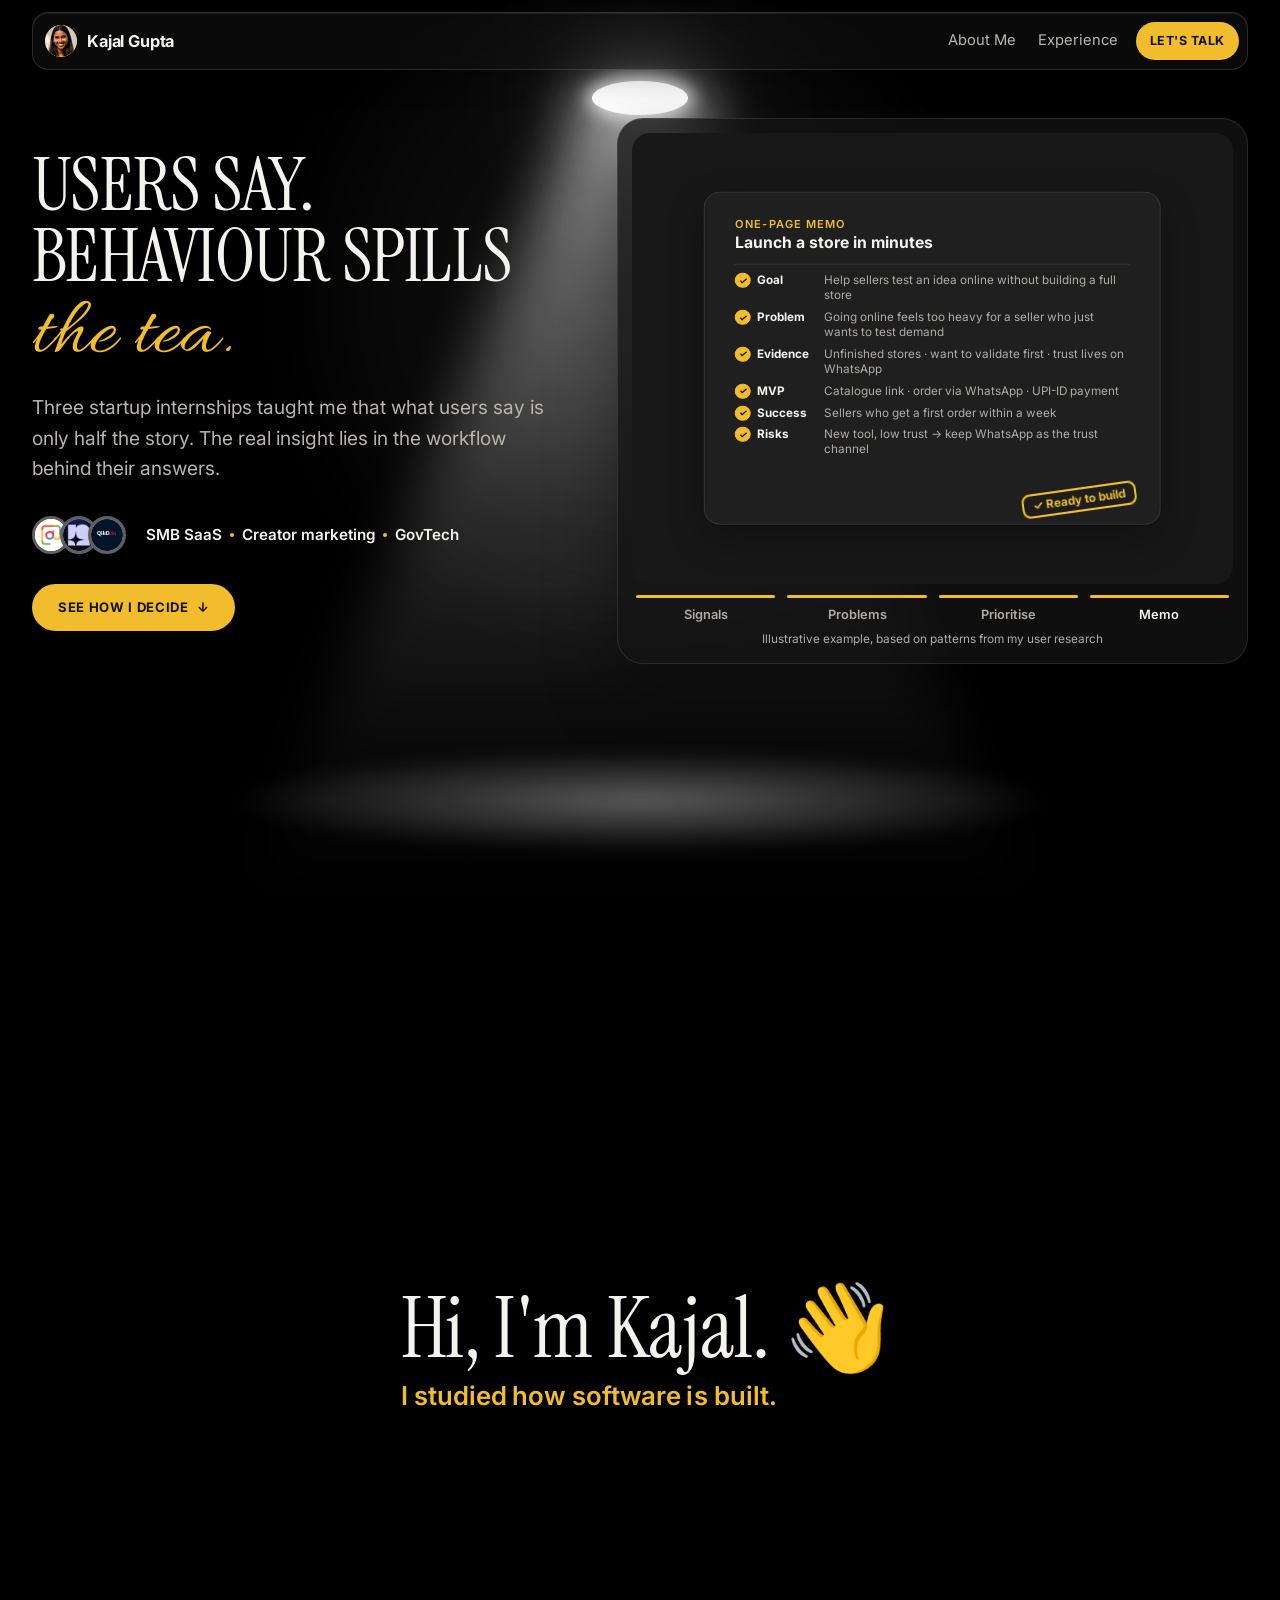
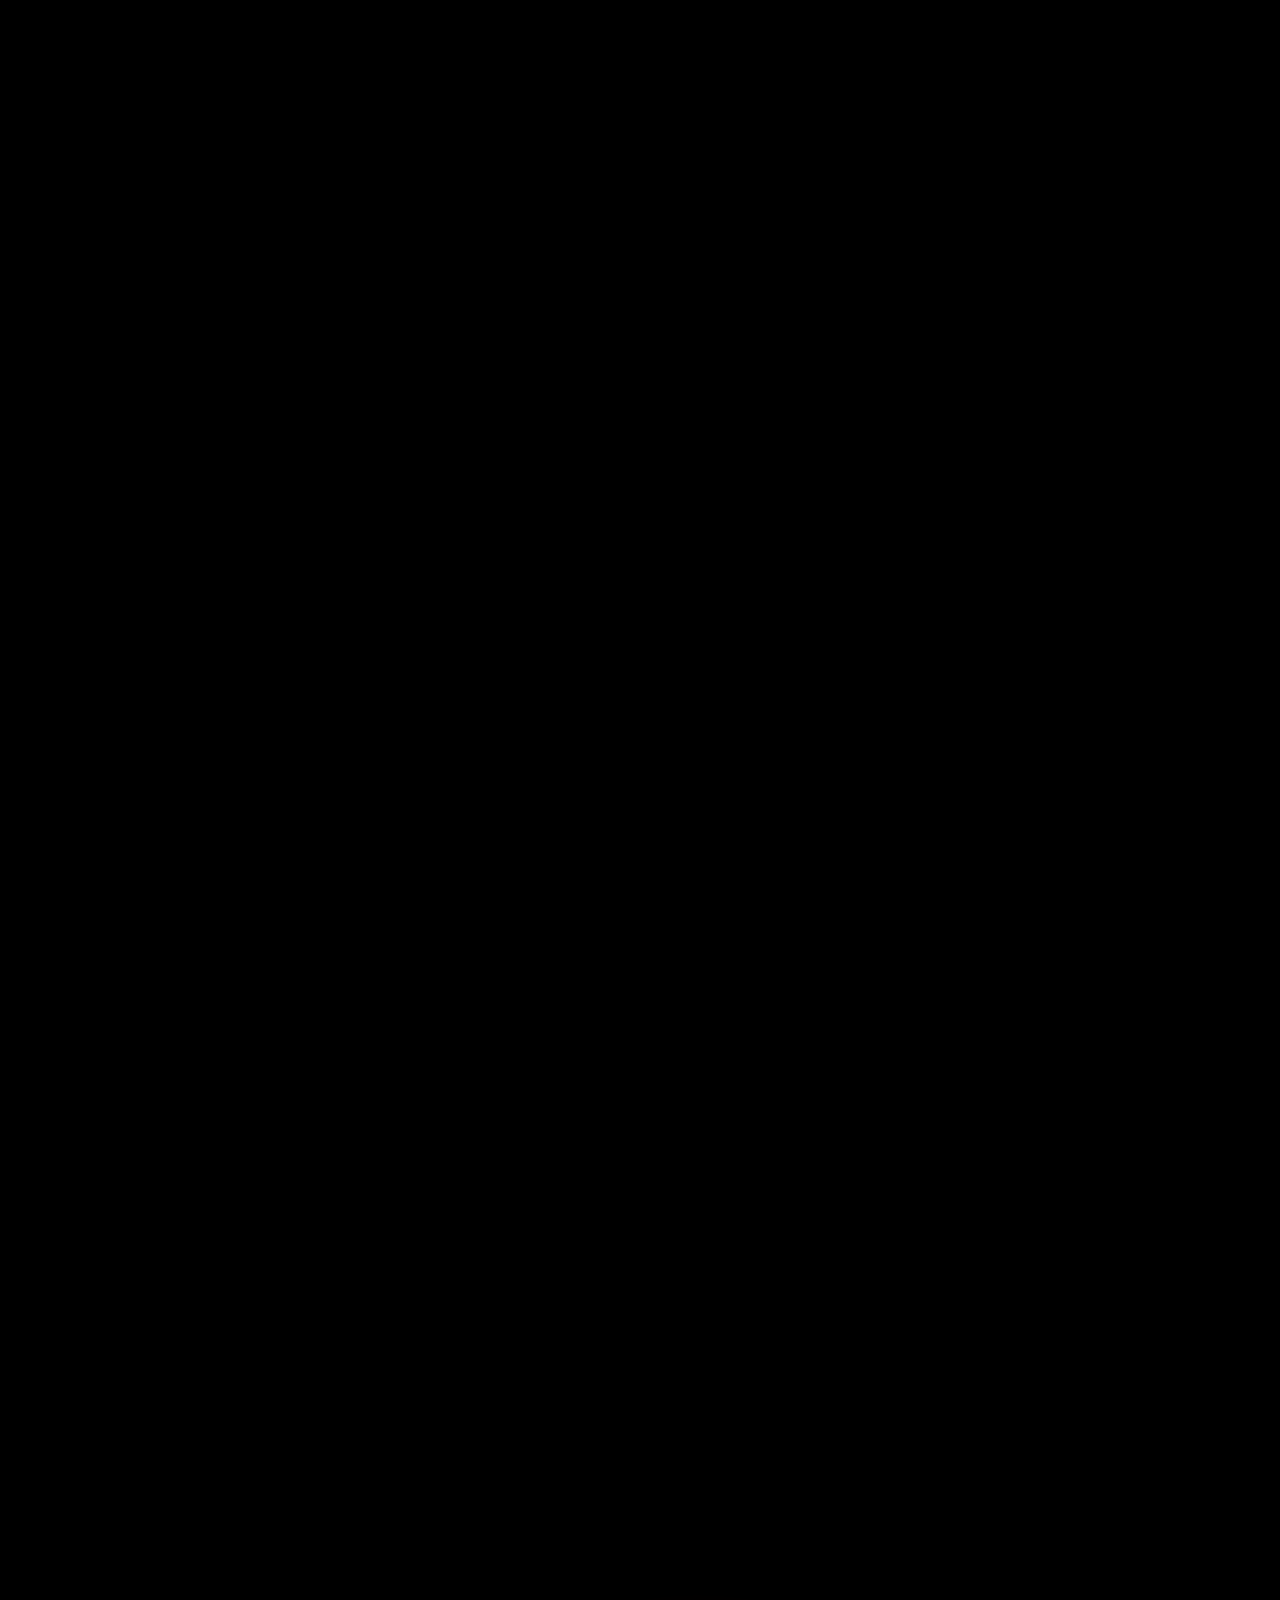
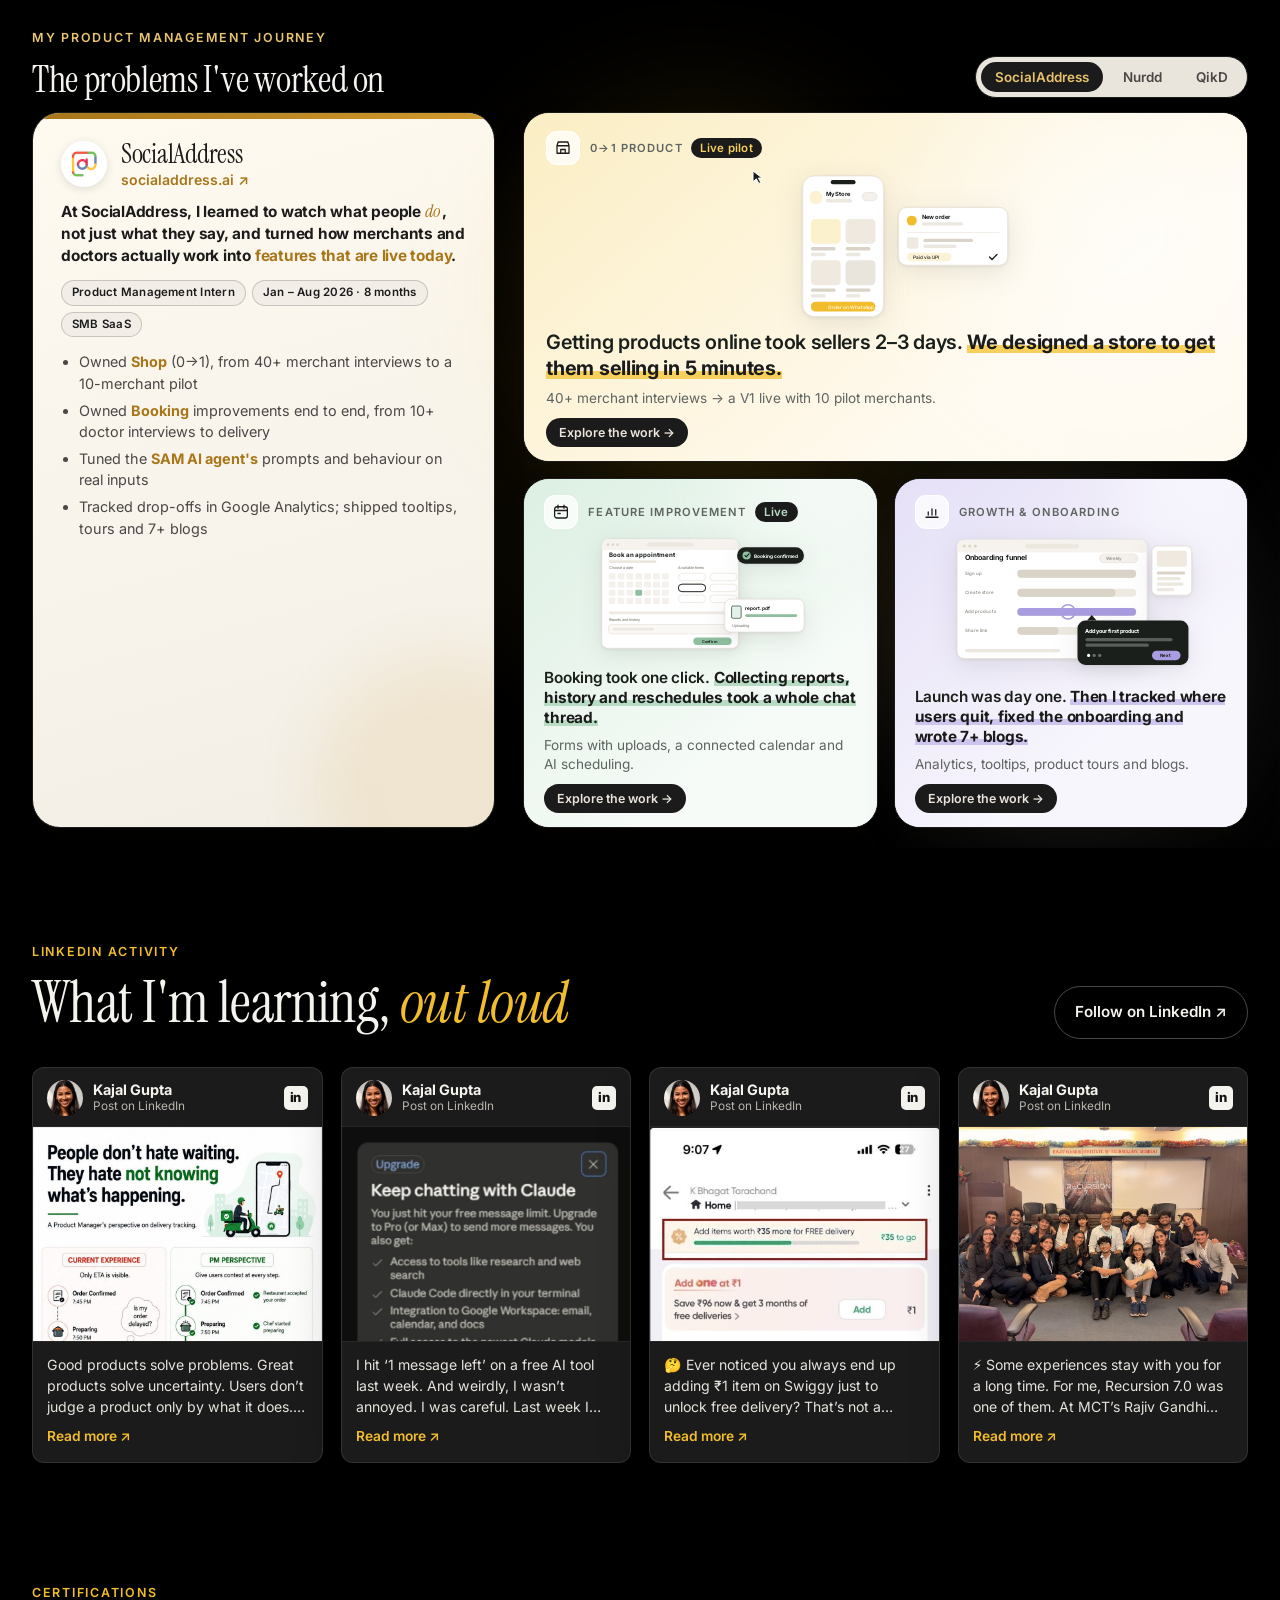
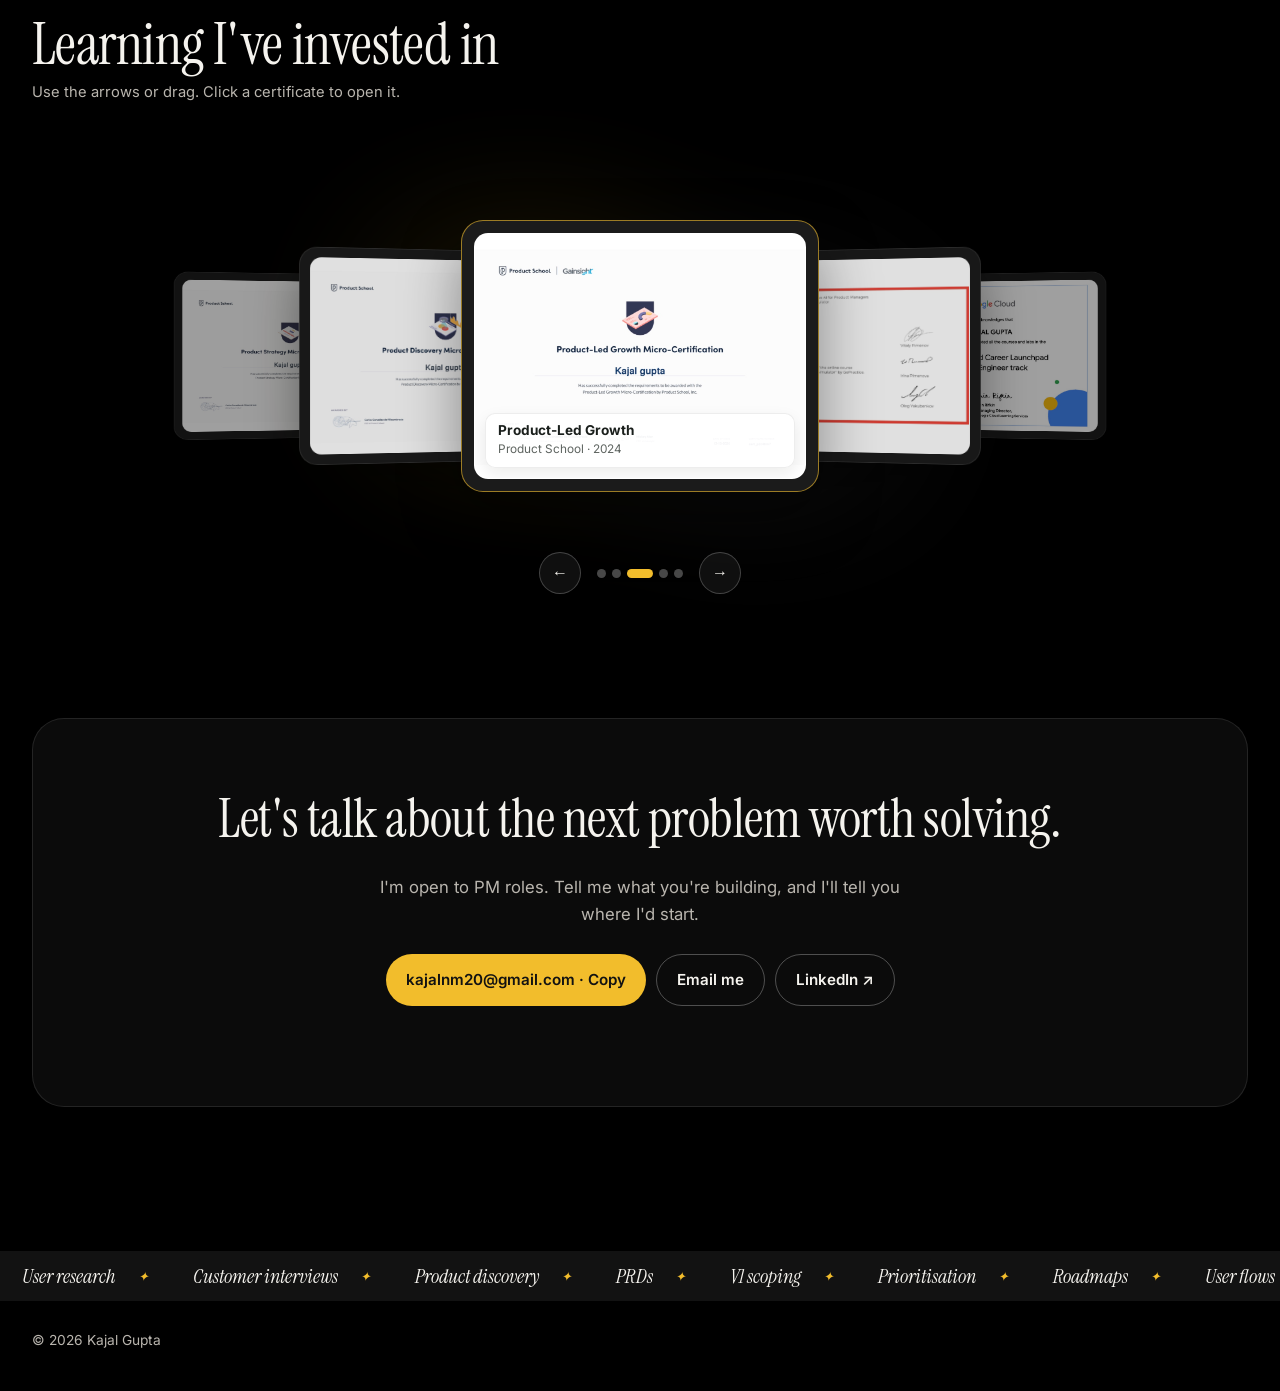
==== commit 41910b47: "Flashcard case studies (Shop, Booking, Growth), journey one-scroll-per-company, profile photo, back-" ====
--- a/index.html
+++ b/index.html
@@ -8,15 +8,15 @@
 <link rel="preconnect" href="https://fonts.googleapis.com">
 <link rel="preconnect" href="https://fonts.gstatic.com" crossorigin>
 <link href="https://fonts.googleapis.com/css2?family=Inter:wght@400;500;600;700&family=Instrument+Serif:ital@0;1&family=Allura&display=swap" rel="stylesheet">
-<link rel="stylesheet" href="styles.css">
-<script src="theme.js"></script>
-<script src="splash-cursor.js" defer></script>
+<link rel="stylesheet" href="styles.css?v=20261022214402">
+<script src="theme.js?v=20261022214402"></script>
+<script src="splash-cursor.js?v=202610221957" defer></script>
 </head>
 <body>
 <div class="torch spot" aria-hidden="true"><i class="t-halo"></i><i class="t-beam"></i><i class="t-pool"></i><i class="t-src"></i></div>
 
 <nav class="nav"><div class="wrap"><div class="nav-inner">
-  <a class="brand" href="/"><span class="mono">KG</span>Kajal Gupta</a>
+  <a class="brand" href="/"><span class="mono"><img class="mono-img" src="/assets/profile.jpg" alt="Kajal Gupta"></span>Kajal Gupta</a>
   <div class="nav-links"><a href="#intro">About Me</a><a href="#journey">Experience</a><a class="talk" href="#contact">Let's talk</a></div>
 </div></div></nav>
 
@@ -134,12 +134,12 @@
           <div class="sc-co"><img src="assets/logo-socialaddress.png" alt=""><div class="sc-name"><h3>SocialAddress</h3><a href="https://socialaddress.ai" target="_blank" rel="noopener">socialaddress.ai ↗</a></div></div>
           <p class="co-lead">At SocialAddress, I learned to watch what people <em>do</em>, not just what they say, and turned how merchants and doctors actually work into <span class="ac">features that are live today</span>.</p>
           <div class="sc-meta"><span class="chip plain">Product Management Intern</span><span class="chip plain">Jan – Aug 2026 · 8 months</span><span class="chip plain">SMB SaaS</span></div>
-          <ul><li>Owned <b>Shop</b> (0→1), from 44 merchant interviews to a 10-merchant pilot</li><li>Owned <b>Booking</b> improvements end to end, from 11 doctor interviews to delivery</li><li>Tuned the <b>SAM AI agent's</b> prompts and behaviour on real inputs</li><li>Tracked drop-offs in Google Analytics; shipped tooltips, tours and 11 blogs</li></ul>
+          <ul><li>Owned <b>Shop</b> (0→1), from 40+ merchant interviews to a 10-merchant pilot</li><li>Owned <b>Booking</b> improvements end to end, from 10+ doctor interviews to delivery</li><li>Tuned the <b>SAM AI agent's</b> prompts and behaviour on real inputs</li><li>Tracked drop-offs in Google Analytics; shipped tooltips, tours and 7+ blogs</li></ul>
         </div>
         <div class="works three">
-            <a class="wk g-shop" href="shop.html"><span class="wk-num">01</span><div class="wk-head"><span class="wk-ico"><svg viewBox="0 0 24 24"><path d="M4 9l1.5-5h13L20 9M4 9v10h16V9M4 9h16M9 19v-5h6v5"/></svg></span><span class="wk-tag">0→1 product<span class="wk-chip">Live pilot</span></span></div><div class="wk-ill"><svg viewBox="0 0 320 180" class="il mk mk-shop" aria-hidden="true"><g class="mk-win"><rect class="mw" x="60" y="6" width="98" height="170" rx="14"/><rect class="mnotch" x="94" y="11" width="30" height="5" rx="2.5"/><circle class="msoft" cx="76" cy="32" r="8"/><text class="mt b" x="88" y="30">My Store</text><rect class="ml" x="88" y="34" width="32" height="4" rx="2"/><rect class="mchip" x="132" y="26" width="18" height="10" rx="5"/><g class="mk-tile t0"><rect class="mimg i0" x="70" y="58" width="36" height="30" rx="5"/><rect class="mld" x="70" y="92" width="30" height="4" rx="2"/><rect class="ml" x="70" y="99" width="18" height="4" rx="2"/></g><g class="mk-tile t1"><rect class="mimg i1" x="112" y="58" width="36" height="30" rx="5"/><rect class="mld" x="112" y="92" width="30" height="4" rx="2"/><rect class="ml" x="112" y="99" width="18" height="4" rx="2"/></g><g class="mk-tile t2"><rect class="mimg i2" x="70" y="108" width="36" height="30" rx="5"/><rect class="mld" x="70" y="142" width="30" height="4" rx="2"/><rect class="ml" x="70" y="149" width="18" height="4" rx="2"/></g><g class="mk-tile t3"><rect class="mimg i3" x="112" y="108" width="36" height="30" rx="5"/><rect class="mld" x="112" y="142" width="30" height="4" rx="2"/><rect class="ml" x="112" y="149" width="18" height="4" rx="2"/></g><g class="mk-cta"><rect class="macc" x="70" y="158" width="78" height="12" rx="6"/><text class="mt w s" x="91" y="166.5">Order on WhatsApp</text></g></g><g class="mk-win mk-float f-order"><rect class="mw" x="176" y="44" width="132" height="70" rx="10"/><circle class="macc" cx="192" cy="60" r="6"/><text class="mt b" x="204" y="58">New order</text><rect class="ml" x="204" y="62" width="50" height="4" rx="2"/><rect class="mline" x="186" y="74" width="112" height="1"/><rect class="mimg i1" x="186" y="80" width="14" height="14" rx="3"/><rect class="mld" x="206" y="82" width="60" height="4" rx="2"/><rect class="ml" x="206" y="89" width="40" height="4" rx="2"/><rect class="mpill" x="186" y="99" width="54" height="10" rx="5"/><text class="mt s" x="193" y="106.5">Paid via UPI</text><path class="mtick" d="M286 104 l3 3 l6 -6"/></g><g class="mk-cursor c-shop"><path class="mcur" d="M0 0 L0 13 L4 9.5 L7 15 L9.5 14 L6.5 8.5 L11 8.5 Z"/></g></svg></div><div class="wk-body"><h3>Getting products online took sellers a day. <mark class="wk-key">We designed a store that goes live in 5 minutes.</mark></h3><p>44 merchant interviews → a V1 live with 10 pilot merchants.</p><span class="wk-go">Explore the work <i>→</i></span></div></a>
+            <a class="wk g-shop" href="shop.html"><span class="wk-num">01</span><div class="wk-head"><span class="wk-ico"><svg viewBox="0 0 24 24"><path d="M4 9l1.5-5h13L20 9M4 9v10h16V9M4 9h16M9 19v-5h6v5"/></svg></span><span class="wk-tag">0→1 product<span class="wk-chip">Live pilot</span></span></div><div class="wk-ill"><svg viewBox="0 0 320 180" class="il mk mk-shop" aria-hidden="true"><g class="mk-win"><rect class="mw" x="60" y="6" width="98" height="170" rx="14"/><rect class="mnotch" x="94" y="11" width="30" height="5" rx="2.5"/><circle class="msoft" cx="76" cy="32" r="8"/><text class="mt b" x="88" y="30">My Store</text><rect class="ml" x="88" y="34" width="32" height="4" rx="2"/><rect class="mchip" x="132" y="26" width="18" height="10" rx="5"/><g class="mk-tile t0"><rect class="mimg i0" x="70" y="58" width="36" height="30" rx="5"/><rect class="mld" x="70" y="92" width="30" height="4" rx="2"/><rect class="ml" x="70" y="99" width="18" height="4" rx="2"/></g><g class="mk-tile t1"><rect class="mimg i1" x="112" y="58" width="36" height="30" rx="5"/><rect class="mld" x="112" y="92" width="30" height="4" rx="2"/><rect class="ml" x="112" y="99" width="18" height="4" rx="2"/></g><g class="mk-tile t2"><rect class="mimg i2" x="70" y="108" width="36" height="30" rx="5"/><rect class="mld" x="70" y="142" width="30" height="4" rx="2"/><rect class="ml" x="70" y="149" width="18" height="4" rx="2"/></g><g class="mk-tile t3"><rect class="mimg i3" x="112" y="108" width="36" height="30" rx="5"/><rect class="mld" x="112" y="142" width="30" height="4" rx="2"/><rect class="ml" x="112" y="149" width="18" height="4" rx="2"/></g><g class="mk-cta"><rect class="macc" x="70" y="158" width="78" height="12" rx="6"/><text class="mt w s" x="91" y="166.5">Order on WhatsApp</text></g></g><g class="mk-win mk-float f-order"><rect class="mw" x="176" y="44" width="132" height="70" rx="10"/><circle class="macc" cx="192" cy="60" r="6"/><text class="mt b" x="204" y="58">New order</text><rect class="ml" x="204" y="62" width="50" height="4" rx="2"/><rect class="mline" x="186" y="74" width="112" height="1"/><rect class="mimg i1" x="186" y="80" width="14" height="14" rx="3"/><rect class="mld" x="206" y="82" width="60" height="4" rx="2"/><rect class="ml" x="206" y="89" width="40" height="4" rx="2"/><rect class="mpill" x="186" y="99" width="54" height="10" rx="5"/><text class="mt s" x="193" y="106.5">Paid via UPI</text><path class="mtick" d="M286 104 l3 3 l6 -6"/></g><g class="mk-cursor c-shop"><path class="mcur" d="M0 0 L0 13 L4 9.5 L7 15 L9.5 14 L6.5 8.5 L11 8.5 Z"/></g></svg></div><div class="wk-body"><h3>Getting products online took sellers 2–3 days. <mark class="wk-key">We designed a store to get them selling in 5 minutes.</mark></h3><p>40+ merchant interviews → a V1 live with 10 pilot merchants.</p><span class="wk-go">Explore the work <i>→</i></span></div></a>
             <a class="wk g-book" href="booking.html"><span class="wk-num">02</span><div class="wk-head"><span class="wk-ico"><svg viewBox="0 0 24 24"><rect x="3.5" y="5" width="17" height="15" rx="3"/><path d="M3.5 10h17M8 3v4M16 3v4M8 14h3"/></svg></span><span class="wk-tag">Feature improvement<span class="wk-chip">Live</span></span></div><div class="wk-ill"><svg viewBox="0 0 320 180" class="il mk mk-book" aria-hidden="true"><g class="mk-win "><rect class="mw" x="16" y="6" width="200" height="160" rx="9"/><path class="mbar" d="M16 15 a9 9 0 0 1 9 -9 h182 a9 9 0 0 1 9 9 v7 h-200 z"/><circle class="mdot" cx="25" cy="14" r="2"/><circle class="mdot" cx="32" cy="14" r="2"/><circle class="mdot" cx="39" cy="14" r="2"/><rect class="murl" x="82.0" y="11" width="68" height="6" rx="3"/><text class="mt b l" x="26" y="32">Book an appointment</text><rect class="ml" x="26" y="37" width="70" height="4" rx="2"/><text class="mt s m" x="26" y="50">Choose a date</text><rect class="mday" x="26" y="56" width="10" height="9" rx="2"/><rect class="mday" x="39" y="56" width="10" height="9" rx="2"/><rect class="mday" x="52" y="56" width="10" height="9" rx="2"/><rect class="mday" x="65" y="56" width="10" height="9" rx="2"/><rect class="mday" x="78" y="56" width="10" height="9" rx="2"/><rect class="mday" x="91" y="56" width="10" height="9" rx="2"/><rect class="mday" x="104" y="56" width="10" height="9" rx="2"/><rect class="mday" x="26" y="68" width="10" height="9" rx="2"/><rect class="mday" x="39" y="68" width="10" height="9" rx="2"/><rect class="mday" x="52" y="68" width="10" height="9" rx="2"/><rect class="mday" x="65" y="68" width="10" height="9" rx="2"/><rect class="mday" x="78" y="68" width="10" height="9" rx="2"/><rect class="mday" x="91" y="68" width="10" height="9" rx="2"/><rect class="mday" x="104" y="68" width="10" height="9" rx="2"/><rect class="mday" x="26" y="80" width="10" height="9" rx="2"/><rect class="mday" x="39" y="80" width="10" height="9" rx="2"/><rect class="mday" x="52" y="80" width="10" height="9" rx="2"/><rect class="mday sel" x="65" y="80" width="10" height="9" rx="2"/><rect class="mday" x="78" y="80" width="10" height="9" rx="2"/><rect class="mday" x="91" y="80" width="10" height="9" rx="2"/><rect class="mday" x="104" y="80" width="10" height="9" rx="2"/><rect class="mday" x="26" y="92" width="10" height="9" rx="2"/><rect class="mday" x="39" y="92" width="10" height="9" rx="2"/><rect class="mday" x="52" y="92" width="10" height="9" rx="2"/><rect class="mday" x="65" y="92" width="10" height="9" rx="2"/><rect class="mday" x="78" y="92" width="10" height="9" rx="2"/><rect class="mday" x="91" y="92" width="10" height="9" rx="2"/><rect class="mday" x="104" y="92" width="10" height="9" rx="2"/><text class="mt s m" x="128" y="50">Available times</text><rect class="mslot" x="128" y="56" width="40" height="11" rx="5.5"/><rect class="mslot" x="174" y="56" width="40" height="11" rx="5.5"/><rect class="mslot sel" x="128" y="72" width="40" height="11" rx="5.5"/><rect class="mslot" x="174" y="72" width="40" height="11" rx="5.5"/><rect class="mslot" x="128" y="88" width="40" height="11" rx="5.5"/><rect class="mslot" x="174" y="88" width="40" height="11" rx="5.5"/><rect class="mk-hl" x="128" y="72" width="40" height="11" rx="5.5"/><rect class="mline2" x="26" y="112" width="180" height="4" rx="2"/><text class="mt s m" x="26" y="126">Reports and history</text><rect class="mfield" x="26" y="131" width="180" height="14" rx="4"/><rect class="ml" x="32" y="136" width="60" height="4" rx="2"/><g class="mk-cta"><rect class="macc" x="150" y="150" width="56" height="11" rx="5.5"/><text class="mt s b" x="162" y="157.6">Confirm</text></g></g><g class="mk-win mk-float f-up"><rect class="mw" x="196" y="94" width="116" height="48" rx="9"/><rect class="mdoc" x="206" y="104" width="14" height="18" rx="2"/><text class="mt b" x="226" y="110">report.pdf</text><rect class="mtrack" x="226" y="116" width="76" height="4" rx="2"/><rect class="mk-prog" x="226" y="116" width="76" height="4" rx="2"/><text class="mt s m" x="206" y="135">Uploading</text></g><g class="mk-win mk-float f-toast"><rect class="mdark" x="214" y="18" width="98" height="24" rx="12"/><circle class="macc" cx="228" cy="30" r="6"/><path class="mtick" d="M225.5 30 l2 2 l4 -4.5"/><text class="mt w b" x="239" y="33">Booking confirmed</text></g></svg></div><div class="wk-body"><h3>Booking took one click. <mark class="wk-key">Collecting reports, history and reschedules took a whole chat thread.</mark></h3><p>Forms with uploads, a connected calendar and AI scheduling.</p><span class="wk-go">Explore the work <i>→</i></span></div></a>
-            <a class="wk g-grow" href="analytics.html"><span class="wk-num">03</span><div class="wk-head"><span class="wk-ico"><svg viewBox="0 0 24 24"><path d="M4 19h16M7 16v-4M12 16V8M17 16v-7"/></svg></span><span class="wk-tag">Growth &amp; onboarding</span></div><div class="wk-ill"><svg viewBox="0 0 320 180" class="il mk mk-grow" aria-hidden="true"><g class="mk-win "><rect class="mw" x="16" y="6" width="240" height="150" rx="9"/><path class="mbar" d="M16 15 a9 9 0 0 1 9 -9 h222 a9 9 0 0 1 9 9 v7 h-240 z"/><circle class="mdot" cx="25" cy="14" r="2"/><circle class="mdot" cx="32" cy="14" r="2"/><circle class="mdot" cx="39" cy="14" r="2"/><rect class="murl" x="102.0" y="11" width="68" height="6" rx="3"/><text class="mt b l" x="26" y="32">Onboarding funnel</text><rect class="mchip" x="196" y="24" width="48" height="11" rx="5.5"/><text class="mt s m" x="204" y="31.6">Weekly</text><text class="mt s m" x="26" y="51">Sign up</text><rect class="mtrack" x="92" y="44" width="150" height="10" rx="5"/><rect class="mbar2" x="92" y="44" width="150" height="10" rx="5"/><text class="mt s m" x="26" y="75">Create store</text><rect class="mtrack" x="92" y="68" width="150" height="10" rx="5"/><rect class="mbar2" x="92" y="68" width="124" height="10" rx="5"/><text class="mt s m" x="26" y="99">Add products</text><rect class="mtrack" x="92" y="92" width="150" height="10" rx="5"/><rect class="mbar2 drop" x="92" y="92" width="64" height="10" rx="5"/><text class="mt s m" x="26" y="123">Share link</text><rect class="mtrack" x="92" y="116" width="150" height="10" rx="5"/><rect class="mbar2" x="92" y="116" width="52" height="10" rx="5"/><rect class="mk-fix" x="92" y="92" width="150" height="10" rx="5"/><circle class="mk-ring" cx="156" cy="97" r="9"/><rect class="ml" x="26" y="144" width="120" height="4" rx="2"/></g><g class="mk-win mk-float f-tip"><rect class="mdark" x="168" y="108" width="140" height="56" rx="10"/><path class="mdark" d="M180 108 l6 -7 l6 7 z"/><text class="mt w b" x="178" y="124">Add your first product</text><rect class="mlw" x="178" y="130" width="110" height="4" rx="2"/><rect class="mlw" x="178" y="137" width="80" height="4" rx="2"/><circle class="mdotw on" cx="182" cy="152" r="2"/><circle class="mdotw" cx="189" cy="152" r="2"/><circle class="mdotw" cx="196" cy="152" r="2"/><rect class="macc" x="262" y="146" width="36" height="12" rx="6"/><text class="mt s b" x="272" y="154.3">Next</text></g><g class="mk-win mk-float f-blog"><rect class="mw" x="262" y="14" width="50" height="62" rx="7"/><rect class="mimg i2" x="268" y="20" width="38" height="20" rx="3"/><rect class="mld" x="268" y="46" width="36" height="4" rx="2"/><rect class="ml" x="268" y="53" width="30" height="4" rx="2"/><rect class="ml" x="268" y="60" width="34" height="4" rx="2"/><rect class="ml" x="268" y="67" width="22" height="4" rx="2"/></g></svg></div><div class="wk-body"><h3>Launch was day one. <mark class="wk-key">Then I tracked where users quit, fixed the onboarding and wrote 11 blogs.</mark></h3><p>Analytics, tooltips, product tours and blogs.</p><span class="wk-go">Explore the work <i>→</i></span></div></a>
+            <a class="wk g-grow" href="analytics.html"><span class="wk-num">03</span><div class="wk-head"><span class="wk-ico"><svg viewBox="0 0 24 24"><path d="M4 19h16M7 16v-4M12 16V8M17 16v-7"/></svg></span><span class="wk-tag">Growth &amp; onboarding</span></div><div class="wk-ill"><svg viewBox="0 0 320 180" class="il mk mk-grow" aria-hidden="true"><g class="mk-win "><rect class="mw" x="16" y="6" width="240" height="150" rx="9"/><path class="mbar" d="M16 15 a9 9 0 0 1 9 -9 h222 a9 9 0 0 1 9 9 v7 h-240 z"/><circle class="mdot" cx="25" cy="14" r="2"/><circle class="mdot" cx="32" cy="14" r="2"/><circle class="mdot" cx="39" cy="14" r="2"/><rect class="murl" x="102.0" y="11" width="68" height="6" rx="3"/><text class="mt b l" x="26" y="32">Onboarding funnel</text><rect class="mchip" x="196" y="24" width="48" height="11" rx="5.5"/><text class="mt s m" x="204" y="31.6">Weekly</text><text class="mt s m" x="26" y="51">Sign up</text><rect class="mtrack" x="92" y="44" width="150" height="10" rx="5"/><rect class="mbar2" x="92" y="44" width="150" height="10" rx="5"/><text class="mt s m" x="26" y="75">Create store</text><rect class="mtrack" x="92" y="68" width="150" height="10" rx="5"/><rect class="mbar2" x="92" y="68" width="124" height="10" rx="5"/><text class="mt s m" x="26" y="99">Add products</text><rect class="mtrack" x="92" y="92" width="150" height="10" rx="5"/><rect class="mbar2 drop" x="92" y="92" width="64" height="10" rx="5"/><text class="mt s m" x="26" y="123">Share link</text><rect class="mtrack" x="92" y="116" width="150" height="10" rx="5"/><rect class="mbar2" x="92" y="116" width="52" height="10" rx="5"/><rect class="mk-fix" x="92" y="92" width="150" height="10" rx="5"/><circle class="mk-ring" cx="156" cy="97" r="9"/><rect class="ml" x="26" y="144" width="120" height="4" rx="2"/></g><g class="mk-win mk-float f-tip"><rect class="mdark" x="168" y="108" width="140" height="56" rx="10"/><path class="mdark" d="M180 108 l6 -7 l6 7 z"/><text class="mt w b" x="178" y="124">Add your first product</text><rect class="mlw" x="178" y="130" width="110" height="4" rx="2"/><rect class="mlw" x="178" y="137" width="80" height="4" rx="2"/><circle class="mdotw on" cx="182" cy="152" r="2"/><circle class="mdotw" cx="189" cy="152" r="2"/><circle class="mdotw" cx="196" cy="152" r="2"/><rect class="macc" x="262" y="146" width="36" height="12" rx="6"/><text class="mt s b" x="272" y="154.3">Next</text></g><g class="mk-win mk-float f-blog"><rect class="mw" x="262" y="14" width="50" height="62" rx="7"/><rect class="mimg i2" x="268" y="20" width="38" height="20" rx="3"/><rect class="mld" x="268" y="46" width="36" height="4" rx="2"/><rect class="ml" x="268" y="53" width="30" height="4" rx="2"/><rect class="ml" x="268" y="60" width="34" height="4" rx="2"/><rect class="ml" x="268" y="67" width="22" height="4" rx="2"/></g></svg></div><div class="wk-body"><h3>Launch was day one. <mark class="wk-key">Then I tracked where users quit, fixed the onboarding and wrote 7+ blogs.</mark></h3><p>Analytics, tooltips, product tours and blogs.</p><span class="wk-go">Explore the work <i>→</i></span></div></a>
         </div>
       </div>
       <div class="co th-nurdd" data-i="1" id="co-1">
@@ -179,25 +179,25 @@
     </div>
     <div class="lip-grid">
       <article class="lip">
-        <header class="lip-head"><span class="lip-av">KG</span><span class="lip-who"><b>Kajal Gupta</b><small>Post on LinkedIn</small></span><a class="lip-logo" href="https://www.linkedin.com/feed/update/urn:li:share:7483949236741476354/" target="_blank" rel="noopener" aria-label="Open on LinkedIn">in</a></header>
+        <header class="lip-head"><span class="lip-av"><img src="assets/profile.jpg" alt=""></span><span class="lip-who"><b>Kajal Gupta</b><small>Post on LinkedIn</small></span><a class="lip-logo" href="https://www.linkedin.com/feed/update/urn:li:share:7483949236741476354/" target="_blank" rel="noopener" aria-label="Open on LinkedIn">in</a></header>
         <a class="lip-img" href="https://www.linkedin.com/feed/update/urn:li:share:7483949236741476354/" target="_blank" rel="noopener"><img src="assets/li/p1.jpg" alt="Image from the post on designing for clarity" loading="lazy"></a>
         <p class="lip-text">Good products solve problems. Great products solve uncertainty. Users don’t judge a product only by what it does. They judge it by how confident it makes them feel while using it. Some of the most valuable product improvements aren’t new features. They’re moments of clarity.</p>
         <a class="lip-more" href="https://www.linkedin.com/feed/update/urn:li:share:7483949236741476354/" target="_blank" rel="noopener">Read more <span aria-hidden="true">↗</span></a>
       </article>
       <article class="lip">
-        <header class="lip-head"><span class="lip-av">KG</span><span class="lip-who"><b>Kajal Gupta</b><small>Post on LinkedIn</small></span><a class="lip-logo" href="https://www.linkedin.com/feed/update/urn:li:ugcPost:7482029405175930881/" target="_blank" rel="noopener" aria-label="Open on LinkedIn">in</a></header>
+        <header class="lip-head"><span class="lip-av"><img src="assets/profile.jpg" alt=""></span><span class="lip-who"><b>Kajal Gupta</b><small>Post on LinkedIn</small></span><a class="lip-logo" href="https://www.linkedin.com/feed/update/urn:li:ugcPost:7482029405175930881/" target="_blank" rel="noopener" aria-label="Open on LinkedIn">in</a></header>
         <a class="lip-img" href="https://www.linkedin.com/feed/update/urn:li:ugcPost:7482029405175930881/" target="_blank" rel="noopener"><img src="assets/li/p2.jpg" alt="Image from the post on free-tier message limits" loading="lazy"></a>
         <p class="lip-text">I hit ‘1 message left’ on a free AI tool last week. And weirdly, I wasn’t annoyed. I was careful. Last week I was using a free AI tool. Midway through, it showed: “3 messages left today.” Didn’t think much of it. Kept going like normal. Then it said “1 message left.”</p>
         <a class="lip-more" href="https://www.linkedin.com/feed/update/urn:li:ugcPost:7482029405175930881/" target="_blank" rel="noopener">Read more <span aria-hidden="true">↗</span></a>
       </article>
       <article class="lip">
-        <header class="lip-head"><span class="lip-av">KG</span><span class="lip-who"><b>Kajal Gupta</b><small>Post on LinkedIn</small></span><a class="lip-logo" href="https://www.linkedin.com/feed/update/urn:li:share:7481394138563862528/" target="_blank" rel="noopener" aria-label="Open on LinkedIn">in</a></header>
+        <header class="lip-head"><span class="lip-av"><img src="assets/profile.jpg" alt=""></span><span class="lip-who"><b>Kajal Gupta</b><small>Post on LinkedIn</small></span><a class="lip-logo" href="https://www.linkedin.com/feed/update/urn:li:share:7481394138563862528/" target="_blank" rel="noopener" aria-label="Open on LinkedIn">in</a></header>
         <a class="lip-img" href="https://www.linkedin.com/feed/update/urn:li:share:7481394138563862528/" target="_blank" rel="noopener"><img src="assets/li/p3.jpg" alt="Screenshot from the post on Swiggy free delivery" loading="lazy"></a>
         <p class="lip-text">🤔 Ever noticed you always end up adding ₹1 item on Swiggy just to unlock free delivery? That’s not a coincidence. That’s a billion-dollar psychology trick sitting in your cart. It was a Tuesday night, I hadn’t cooked, and I was too tired to think about dinner properly.</p>
         <a class="lip-more" href="https://www.linkedin.com/feed/update/urn:li:share:7481394138563862528/" target="_blank" rel="noopener">Read more <span aria-hidden="true">↗</span></a>
       </article>
       <article class="lip">
-        <header class="lip-head"><span class="lip-av">KG</span><span class="lip-who"><b>Kajal Gupta</b><small>Post on LinkedIn</small></span><a class="lip-logo" href="https://www.linkedin.com/feed/update/urn:li:ugcPost:7444776189766021120/" target="_blank" rel="noopener" aria-label="Open on LinkedIn">in</a></header>
+        <header class="lip-head"><span class="lip-av"><img src="assets/profile.jpg" alt=""></span><span class="lip-who"><b>Kajal Gupta</b><small>Post on LinkedIn</small></span><a class="lip-logo" href="https://www.linkedin.com/feed/update/urn:li:ugcPost:7444776189766021120/" target="_blank" rel="noopener" aria-label="Open on LinkedIn">in</a></header>
         <a class="lip-img" href="https://www.linkedin.com/feed/update/urn:li:ugcPost:7444776189766021120/" target="_blank" rel="noopener"><img src="assets/li/p4.jpg" alt="Photo from Recursion 7.0 hackathon" loading="lazy"></a>
         <p class="lip-text">⚡ Some experiences stay with you for a long time. For me, Recursion 7.0 was one of them. At MCT’s Rajiv Gandhi Institute Of Technology, RGIT CESS and RGIT CodeCell organized Recursion 7.0, a 24-hour hackathon with a ₹3,50,000 prize pool. I had the opportunity to contribute as the Treasurer for the event.</p>
         <a class="lip-more" href="https://www.linkedin.com/feed/update/urn:li:ugcPost:7444776189766021120/" target="_blank" rel="noopener">Read more <span aria-hidden="true">↗</span></a>
--- a/styles.css
+++ b/styles.css
@@ -2031,3 +2031,476 @@
 @keyframes mkQ { 0%, 5% { transform: scaleX(0); } 45%, 90% { transform: scaleX(1); } 100% { transform: scaleX(0); } }
 @keyframes mkStep { 0%, 4% { fill: #fff; stroke: var(--bd); } 10%, 88% { fill: var(--mustard); stroke: var(--mustard); } 96%, 100% { fill: #fff; stroke: var(--bd); } }
 @media (prefers-reduced-motion: reduce) { .mk, .mk * { animation: none !important; } .mk-dash .mk-line { stroke-dashoffset: 0; } }
+
+/* ---------- compact case studies: Problem · Discovery · Approach · Solution ---------- */
+.cs-head { padding: 26px 0 8px; }
+.cs-head h1 { font-size: clamp(1.8rem, 3.6vw, 2.7rem); margin-bottom: 10px; }
+.cs-head .sub { font-size: 1.02rem; margin-bottom: 0; }
+.cs-head .metabar { margin-top: 18px; }
+.cs-compact { padding: 22px 0 40px; }
+.cx-case { margin-top: 18px; scroll-margin-top: 90px; }
+.cx-title { font-size: clamp(1.4rem, 2.4vw, 1.9rem); color: var(--w); margin: 26px 0 12px; }
+.cx { display: grid; gap: 14px; grid-template-columns: 1fr; }
+@media (min-width: 860px) { .cx { grid-template-columns: 1fr 1fr; } }
+.cx-b { background: var(--k-card); border: 1px solid var(--k-line); border-radius: 16px; padding: 18px 20px 16px; transition: border-color .3s ease; }
+.cx-b:hover { border-color: color-mix(in srgb, var(--y) 45%, transparent); }
+.cx-l { display: inline-flex; align-items: center; gap: 8px; font: 700 .72rem "Inter", sans-serif; letter-spacing: .12em; text-transform: uppercase; color: var(--y); }
+.cx-l i { font-style: normal; display: inline-grid; place-items: center; min-width: 26px; height: 20px; padding: 0 6px; border-radius: 6px; background: var(--y); color: var(--k); letter-spacing: 0; }
+.cx-b h3 { color: var(--w); font-size: 1.06rem; line-height: 1.35; margin: 10px 0 8px; }
+.cx-b ul { margin: 0; padding-left: 18px; }
+.cx-b li { color: var(--w-muted); font-size: .92rem; line-height: 1.5; }
+.cx-b li + li { margin-top: 6px; }
+.cx-b li b { color: var(--w); font-weight: 600; }
+.cx-b li .chip { margin-left: 4px; vertical-align: 1px; }
+.cx-b a { color: var(--y); }
+.cx-shot { margin: 16px 0 0; }
+.cx-shot img { width: 100%; max-height: 300px; object-fit: cover; object-position: top; border-radius: 14px; border: 1px solid var(--k-line); }
+.cx-shot figcaption { margin-top: 8px; font-size: .82rem; color: var(--w-muted); }
+.cx-out { display: flex; align-items: baseline; gap: 12px; flex-wrap: wrap; margin-top: 16px; padding: 14px 18px; border-radius: 14px; background: color-mix(in srgb, var(--y) 9%, transparent); border: 1px solid color-mix(in srgb, var(--y) 28%, transparent); }
+.cx-out p { margin: 0; flex: 1 1 320px; color: var(--w); font-size: .94rem; line-height: 1.5; }
+.cx-out p b { color: var(--y); }
+.cs-compact .next { margin-top: 22px; }
+
+/* QikD card: a slightly shorter illustration */
+@media (min-width: 960px) { .g-qikd .wk-ill .il { top: 8%; height: 76%; } }
+@media (max-width: 959px) { .g-qikd .wk-ill { height: 112px; } }
+
+/* ---------- story-style case study ---------- */
+.cs-story { padding: 18px 0 40px; }
+.cs-story .wrap > * { max-width: 920px; }
+.st-tldr { list-style: none; margin: 8px 0 0; padding: 18px 20px; display: grid; gap: 10px; background: var(--k-card); border: 1px solid var(--k-line); border-radius: 16px; }
+.st-tldr li { position: relative; padding-left: 22px; color: var(--w-muted); font-size: .96rem; line-height: 1.5; }
+.st-tldr li::before { content: ""; position: absolute; left: 2px; top: .55em; width: 9px; height: 9px; border-radius: 3px; background: var(--y); }
+.st-tldr b, .st-sec b { color: var(--w); font-weight: 600; }
+.st-sec { margin-top: 44px; scroll-margin-top: 90px; }
+.st-sec h2 { color: var(--w); font-family: "Inter", sans-serif; font-weight: 700; font-size: clamp(1.15rem, 2vw, 1.45rem); line-height: 1.35; letter-spacing: -.01em; margin: 12px 0 10px; }
+.st-sec > p { color: var(--w-muted); font-size: 1rem; line-height: 1.6; margin: 0 0 14px; }
+.st-flow { list-style: none; counter-reset: st; margin: 6px 0 16px; padding: 0; display: grid; gap: 8px; grid-template-columns: repeat(auto-fit, minmax(150px, 1fr)); }
+.st-flow li { counter-increment: st; position: relative; padding: 12px 14px; background: var(--k-card); border: 1px solid var(--k-line); border-radius: 12px; }
+.st-flow li b { display: block; font-size: .9rem; margin-bottom: 3px; }
+.st-flow li b::before { content: counter(st) " · "; color: var(--y); }
+.st-flow li span { display: block; color: var(--w-muted); font-size: .84rem; line-height: 1.45; }
+.st-key { margin: 6px 0 0 !important; padding: 14px 18px; border-left: 3px solid var(--y); background: color-mix(in srgb, var(--y) 8%, transparent); border-radius: 0 12px 12px 0; color: var(--w) !important; font-weight: 600; font-size: 1.04rem !important; }
+.st-cards { display: grid; gap: 12px; grid-template-columns: 1fr; margin: 6px 0 14px; }
+@media (min-width: 760px) { .st-cards { grid-template-columns: repeat(3, 1fr); } }
+.st-cards > div { padding: 16px 18px; background: var(--k-card); border: 1px solid var(--k-line); border-radius: 14px; border-top: 3px solid var(--y); }
+.st-cards b { display: block; font-size: .98rem; margin-bottom: 6px; }
+.st-cards p { margin: 0; color: var(--w-muted); font-size: .9rem; line-height: 1.5; }
+.st-note, .st-role { color: var(--w-muted) !important; font-size: .93rem !important; margin: 0 0 8px !important; }
+.cs-story .cx-out { margin: 12px 0 14px; }
+.cs-story .next { margin-top: 36px; }
+.st-op { display: block; font: 700 .72rem "Inter", sans-serif; letter-spacing: .12em; text-transform: uppercase; color: var(--y); margin-bottom: 4px; }
+
+/* ---------- Shop case study v3: deck-style sections ---------- */
+.st-sec h2:empty { display: none; }
+.gt { margin: 8px 0 12px; }
+.gt-root { display: inline-block; padding: 10px 16px; border-radius: 10px; background: var(--y); color: var(--k); font-weight: 700; font-size: .95rem; }
+.gt-kids { display: grid; gap: 10px; grid-template-columns: 1fr; margin-top: 14px; padding-left: 22px; border-left: 2px dashed color-mix(in srgb, var(--y) 50%, transparent); }
+@media (min-width: 760px) { .gt-kids { grid-template-columns: repeat(3, 1fr); } }
+.gt-n { padding: 12px 14px; border-radius: 12px; background: var(--k-card); border: 1px solid var(--k-line); }
+.gt-n.hot { border-color: color-mix(in srgb, var(--y) 60%, transparent); box-shadow: inset 0 0 0 1px color-mix(in srgb, var(--y) 25%, transparent); }
+.gt-n b { display: block; color: var(--w); font-size: .95rem; margin-bottom: 3px; }
+.gt-n span { color: var(--w-muted); font-size: .86rem; line-height: 1.45; }
+.seg { display: grid; gap: 12px; grid-template-columns: 1fr; margin: 6px 0 12px; }
+@media (min-width: 760px) { .seg { grid-template-columns: repeat(2, 1fr); } }
+.seg > div { padding: 14px 16px; border-radius: 12px; background: var(--k-card); border: 1px dashed rgba(255,255,255,.18); }
+.seg b { display: block; color: var(--y); font-size: .92rem; margin-bottom: 4px; }
+.seg p { margin: 0; color: var(--w-muted); font-size: .9rem; line-height: 1.5; }
+.msize { padding: 14px 16px; border-radius: 12px; border: 1px dashed rgba(255,255,255,.25); background: rgba(255,255,255,.02); }
+.msize p { margin: 6px 0 0; color: var(--w-muted); font-size: .9rem; }
+.chips-row { display: flex; flex-wrap: wrap; gap: 8px; margin: 4px 0 10px; }
+.chips-row span { padding: 6px 12px; border-radius: 999px; background: var(--k-card); border: 1px solid var(--k-line); color: var(--w); font-size: .84rem; }
+.chips-row.sm span { font-size: .78rem; padding: 4px 10px; }
+.persona { display: flex; gap: 16px; align-items: flex-start; padding: 16px 18px; border-radius: 14px; background: var(--k-card); border: 1px solid var(--k-line); margin-top: 6px; }
+.persona .pa { flex: none; width: 52px; height: 52px; border-radius: 50%; display: grid; place-items: center; background: var(--y); color: var(--k); font-weight: 700; }
+.persona b { color: var(--w); font-size: 1rem; } .persona small { display: block; color: var(--y); font-size: .76rem; margin: 2px 0 6px; }
+.persona p { margin: 0; color: var(--w-muted); font-size: .92rem; line-height: 1.55; }
+.cs-story .jm { margin: 6px 0 4px; }
+.cs-story .jm td:first-child { color: var(--y) !important; font-weight: 700; width: 46px; }
+.cs-story .jm tr:last-child td { background: color-mix(in srgb, var(--y) 8%, transparent); }
+.why { display: grid; gap: 4px; margin: 6px 0 12px; }
+.why p { margin: 0; padding: 10px 14px; border-radius: 10px; background: var(--k-card); border: 1px solid var(--k-line); color: var(--w); font-size: .93rem; }
+.why i { font-style: normal; color: var(--y); font-size: .8rem; font-weight: 700; padding-left: 14px; }
+.why i::before { content: "↓ "; }
+.dec { display: grid; gap: 12px; grid-template-columns: 1fr; margin: 6px 0 14px; }
+@media (min-width: 760px) { .dec { grid-template-columns: repeat(2, 1fr); } }
+.dec > div { padding: 16px 18px; border-radius: 14px; background: var(--k-card); border: 1px solid var(--k-line); border-left: 3px solid var(--y); }
+.dec b { display: block; color: var(--w); font-size: .98rem; margin-bottom: 6px; }
+.dec p { margin: 0 0 6px; color: var(--w-muted); font-size: .9rem; line-height: 1.5; }
+.st-sub { margin: 4px 0 6px !important; color: var(--y) !important; font: 700 .74rem "Inter", sans-serif !important; letter-spacing: .12em; text-transform: uppercase; }
+.shots-ph { margin-top: 12px; padding: 26px; text-align: center; border-radius: 14px; border: 1px dashed rgba(255,255,255,.22); color: var(--w-muted); font-size: .9rem; }
+/* Shop v4: five big sections */
+.st-sec.big { margin-top: 64px; padding-top: 28px; border-top: 1px solid var(--k-line); }
+.st-sec.big > .cx-l { font-size: .8rem; }
+.st-sec.big > h2 { font-family: var(--display); font-weight: 400; font-size: clamp(1.7rem, 3vw, 2.4rem); letter-spacing: -.01em; margin: 10px 0 14px; }
+.st-sec .st-sub { margin-top: 26px !important; }
+.cs-story .dt td:nth-child(2) { white-space: nowrap; }
+.tag { display: inline-block; padding: 3px 9px; border-radius: 999px; font: 700 .72rem "Inter", sans-serif; }
+.tag-in { background: var(--y); color: var(--k); } .tag-v2, .tag-later { background: rgba(255,255,255,.12); color: var(--w); } .tag-out { background: transparent; color: var(--w-muted); border: 1px solid rgba(255,255,255,.25); }
+/* Shop screenshots */
+.shots { display: grid; gap: 16px; grid-template-columns: 1fr; margin: 6px 0 8px; }
+@media (min-width: 860px) { .shots { grid-template-columns: .9fr 1.1fr; align-items: start; } }
+.shot { margin: 0; }
+.shot .frame { border-radius: 14px; overflow: hidden; border: 1px solid var(--k-line); background: #fff; box-shadow: 0 20px 50px rgba(0,0,0,.35); }
+.shot.tall .frame { height: 520px; }
+.shot.tall img { width: 100%; height: auto; display: block; transform: translateY(0); transition: transform 7s ease-in-out; }
+.shot.tall:hover img { transform: translateY(calc(-100% + 520px)); }
+.shot img { width: 100%; display: block; }
+.shot figcaption { margin-top: 10px; color: var(--w-muted); font-size: .86rem; line-height: 1.5; display: flex; flex-wrap: wrap; gap: 6px; align-items: center; }
+.shot figcaption span { padding: 2px 9px; border-radius: 999px; background: var(--k-card); border: 1px solid var(--k-line); color: var(--w); font-size: .76rem; }
+.shot figcaption em { font-style: normal; color: var(--y); font-size: .76rem; }
+@media (hover: none) { .shot.tall .frame { height: auto; max-height: 640px; overflow-y: auto; } }
+/* Shop v5: readability, quieter spotlight on case pages, fewer cards */
+body:has(.cs-story) .torch { opacity: .4; }
+.cs-story .st-sec > p, .cs-story .st-key { font-size: 1.08rem !important; line-height: 1.65; }
+.cs-story .st-cards p, .cs-story .seg p, .cs-story .st-flow li span { font-size: .98rem; }
+.cs-story .st-cards b { font-size: 1.04rem; }
+.cs-story .tbl { font-size: 1rem; } .cs-story .tbl th { font-size: .8rem; }
+.cs-story .st-note, .cs-story .st-role { font-size: 1rem !important; }
+.cs-head .hero-note { color: var(--y); font-size: .9rem; margin: -4px 0 0; }
+.support { display: grid; gap: 10px; margin: 18px 0 6px; padding: 16px 18px; border-radius: 14px; background: rgba(255,255,255,.03); border: 1px solid var(--k-line); }
+.support p { margin: 0; color: var(--w-muted); font-size: .98rem; line-height: 1.55; }
+.support p b { color: var(--w); } .support p span { color: var(--y); font-size: .85rem; }
+.support .msize { margin-top: 4px; }
+.example { margin: 18px 0 8px; padding: 16px 20px; border-radius: 14px; border: 1px dashed color-mix(in srgb, var(--y) 55%, transparent); }
+.example p { margin: 4px 0 0; color: var(--w-muted); font-size: 1rem; }
+.ol3 { display: grid; gap: 18px; grid-template-columns: 1fr; margin: 8px 0 12px; }
+@media (min-width: 860px) { .ol3 { grid-template-columns: 1.4fr 1fr 1fr; } }
+.ol3 > div { padding-top: 12px; border-top: 2px solid var(--y); }
+.ol3 p { margin: 6px 0 0; color: var(--w-muted); font-size: 1rem; line-height: 1.6; }
+.ol3 p b { color: var(--w); }
+.tag-v2 { white-space: nowrap; }
+
+/* =====================================================================
+   Shop v6: section cards that slide in and out, animated flowcharts, Riya's journey
+   ===================================================================== */
+.cs-story { overflow-x: clip; }
+.cs-story .st-sec.big { margin: 48px auto 0; max-width: 1000px !important; padding: 34px 36px 36px; border: 1px solid var(--k-line); border-top: 1px solid var(--k-line); border-radius: 26px;
+  background: linear-gradient(180deg, rgba(30,30,30,.92), rgba(20,20,20,.92)); box-shadow: 0 30px 80px rgba(0,0,0,.45); will-change: transform, opacity; }
+@media (max-width: 700px) { .cs-story .st-sec.big { padding: 24px 18px; border-radius: 20px; } }
+.cs-story .wrap > .st-tldr, .cs-story .wrap > .next { max-width: 1000px !important; margin-left: auto; margin-right: auto; }
+
+/* mini flowcharts: nodes joined by flowing connectors, a pulse travelling along them */
+.mflow { display: flex; align-items: stretch; gap: 0; margin: 8px 0 20px; overflow-x: auto; padding: 6px 2px 10px; }
+.mf-node { flex: 1 1 0; min-width: 118px; text-align: center; padding: 14px 10px 12px; border-radius: 16px; background: rgba(255,255,255,.035); border: 1px solid var(--k-line); animation: mfPulse 2.75s ease-in-out infinite; animation-delay: var(--d); }
+.mf-ic { display: inline-grid; place-items: center; width: 42px; height: 42px; border-radius: 12px; background: rgba(255,255,255,.06); margin-bottom: 8px; }
+.mf-ic svg { width: 22px; height: 22px; fill: none; stroke: var(--w); stroke-width: 1.6; stroke-linecap: round; stroke-linejoin: round; }
+.mf-node b { display: block; color: var(--w); font-size: .95rem; }
+.mf-node small { display: block; color: var(--w-muted); font-size: .8rem; line-height: 1.35; margin-top: 2px; }
+.mf-link { flex: 0 0 34px; align-self: center; position: relative; height: 2px; background: repeating-linear-gradient(90deg, rgba(255,255,255,.28) 0 5px, transparent 5px 10px); background-size: 20px 2px; animation: mfFlow .8s linear infinite; }
+.mf-link i { position: absolute; right: -2px; top: -4px; border: 5px solid transparent; border-left: 6px solid rgba(255,255,255,.4); }
+.mflow.bad .mf-node { animation-name: mfPulseBad; }
+@keyframes mfFlow { to { background-position: 20px 0; } }
+@keyframes mfPulse { 0%, 30%, 100% { border-color: var(--k-line); transform: none; } 12% { border-color: var(--y); transform: translateY(-4px); box-shadow: 0 10px 24px rgba(242,189,44,.18); } }
+@keyframes mfPulseBad { 0%, 30%, 100% { border-color: var(--k-line); transform: none; } 12% { border-color: rgba(255,255,255,.5); transform: translateY(-4px) rotate(-1deg); } }
+.mflow.good .mf-ic { background: color-mix(in srgb, var(--y) 16%, transparent); } .mflow.good .mf-ic svg { stroke: var(--y); }
+
+/* the merchant journey: Riya moves from step to step; branches show her choices */
+.mj { margin: 10px 0 22px; }
+.mj-track { position: relative; padding-top: 86px; overflow-x: auto; overflow-y: visible; }
+.mj-nodes { position: relative; display: grid; grid-template-columns: repeat(7, minmax(112px, 1fr)); gap: 10px; min-width: 820px; }
+.mj-line, .mj-fill { position: absolute; left: 56px; right: 56px; top: 86px; margin-top: 30px; height: 3px; border-radius: 3px; min-width: 708px; }
+.mj-line { background: repeating-linear-gradient(90deg, rgba(255,255,255,.22) 0 6px, transparent 6px 12px); }
+.mj-fill { right: auto; width: 0; min-width: 0; background: var(--y); box-shadow: 0 0 12px rgba(242,189,44,.6); transition: width .9s cubic-bezier(.4,0,.2,1); }
+.mj-node { position: relative; text-align: center; padding: 10px 6px; }
+.mj-ic { position: relative; z-index: 1; display: inline-grid; place-items: center; width: 58px; height: 58px; border-radius: 18px; background: #1d1d1d; border: 1.5px solid rgba(255,255,255,.18); transition: all .45s ease; }
+.mj-ic svg { width: 26px; height: 26px; fill: none; stroke: var(--w-muted); stroke-width: 1.6; stroke-linecap: round; stroke-linejoin: round; transition: stroke .45s; }
+.mj-node b { display: block; margin-top: 10px; color: var(--w-muted); font-size: .98rem; transition: color .45s; }
+.mj-node small { display: block; color: var(--w-muted); font-size: .8rem; line-height: 1.35; margin-top: 2px; opacity: .8; }
+.mj-node.done .mj-ic, .mj-node.on .mj-ic { background: color-mix(in srgb, var(--y) 18%, #1d1d1d); border-color: var(--y); }
+.mj-node.done .mj-ic svg, .mj-node.on .mj-ic svg { stroke: var(--y); }
+.mj-node.on .mj-ic { transform: scale(1.12); box-shadow: 0 0 0 6px rgba(242,189,44,.14), 0 12px 30px rgba(242,189,44,.25); }
+.mj-node.on b, .mj-node.done b { color: var(--w); }
+.mj-brs { display: grid; gap: 5px; margin-top: 10px; justify-items: center; }
+.mj-br { display: inline-block; padding: 3px 9px; border-radius: 999px; font-size: .72rem; font-weight: 600; color: var(--w-muted); border: 1px dashed rgba(255,255,255,.25); transition: all .45s; }
+.mj-node.on .mj-br.pick, .mj-node.done .mj-br.pick, .mj-legend .mj-br.pick { background: var(--y); color: var(--k); border: 1px solid var(--y); }
+.mj-riya { position: absolute; top: 0; left: 0; width: 56px; z-index: 2; transform: translateX(0); transition: transform .9s cubic-bezier(.4,0,.2,1); pointer-events: none; }
+.mj-riya svg { width: 52px; height: 60px; display: block; margin: 0 auto; filter: drop-shadow(0 8px 14px rgba(0,0,0,.4)); animation: mjBob 1.2s ease-in-out infinite alternate; }
+.mj-riya .rb { fill: #2a2a2a; stroke: var(--y); stroke-width: 2; } .mj-riya .rh { fill: #1a1a1a; } .mj-riya .rs { fill: #e9c3a0; } .mj-riya .rd { fill: var(--y); }
+.mj-riya .rc rect { fill: #fff; } .mj-riya .rc path { fill: #ff9d2e; }
+.mj-cap { position: absolute; left: 50%; top: -6px; transform: translate(-50%, -100%); white-space: nowrap; padding: 5px 10px; border-radius: 10px; background: var(--w); color: var(--k); font-size: .76rem; font-weight: 600; box-shadow: 0 6px 18px rgba(0,0,0,.35); }
+.mj-cap::after { content: ""; position: absolute; left: 50%; bottom: -5px; margin-left: -5px; border: 5px solid transparent; border-bottom: 0; border-top-color: var(--w); }
+.mj-cap:empty { display: none; }
+@keyframes mjBob { from { transform: translateY(0); } to { transform: translateY(-4px); } }
+.mj-legend { margin: 12px 0 0; color: var(--w-muted); font-size: .9rem; display: flex; gap: 10px; align-items: center; flex-wrap: wrap; }
+@media (max-width: 760px) { .mj-track { padding-top: 92px; } .mj-cap { font-size: .7rem; } }
+@media (prefers-reduced-motion: reduce) { .mf-node, .mf-link, .mj-riya svg { animation: none !important; } .cs-story .st-sec.big { transform: none !important; opacity: 1 !important; } }
+.mj-line, .mj-fill { top: 123px; margin-top: 0; min-width: 0; right: auto; }
+@media (max-width: 760px) { .mj-line, .mj-fill { top: 129px; } }
+.mflow .mf-node { display: flex; flex-direction: column; align-items: center; justify-content: flex-start; }
+.mj-node { display: flex; flex-direction: column; align-items: center; }
+
+/* ---------- Shop: flashcard deck, one section per screen, each scroll turns the page ---------- */
+.fc-on .fc-deck { position: relative; height: calc(var(--n) * 100vh + 30vh); margin-top: 30px; }
+.fc-on .fc-stage { position: sticky; top: 0; height: 100vh; perspective: 2200px; perspective-origin: 30% 50%; }
+.fc-on .fc-deck .st-sec.big { position: absolute; left: 50%; top: 96px; width: min(1000px, calc(100vw - 48px)); max-width: none !important; height: calc(100vh - 128px); margin: 0 0 0 calc(min(1000px, calc(100vw - 48px)) / -2);
+  overflow-y: auto; overscroll-behavior: auto; transform-origin: left center; backface-visibility: hidden; will-change: transform, opacity;
+  scrollbar-width: thin; scrollbar-color: rgba(255,255,255,.2) transparent; }
+.fc-on .fc-deck .st-sec.big::after { content: ""; position: fixed; inset: 0; pointer-events: none; border-radius: inherit; background: linear-gradient(90deg, rgba(0,0,0,.55), rgba(0,0,0,0) 70%); opacity: var(--shade, 0); }
+.fc-on .fc-deck .st-sec.big::-webkit-scrollbar { width: 6px; } .fc-on .fc-deck .st-sec.big::-webkit-scrollbar-thumb { background: rgba(255,255,255,.18); border-radius: 6px; }
+.fc-count, .fc-hint { display: none; }
+.fc-on .fc-count { display: block; position: absolute; right: max(24px, calc(50vw - 560px)); top: 70px; z-index: 50; color: var(--w-muted); font: 600 .85rem "Inter", sans-serif; letter-spacing: .08em; }
+.fc-on .fc-count b { color: var(--y); font-size: 1.1rem; }
+.fc-on .fc-hint { display: block; position: absolute; left: 50%; bottom: 10px; transform: translateX(-50%); z-index: 50; color: var(--w-muted); font-size: .78rem; letter-spacing: .06em; transition: opacity .3s; }
+.fc-on .fc-hint::after { content: " ↓"; color: var(--y); }
+/* profile photo in place of the KG monogram */
+.mono:has(.mono-img) { padding: 0; overflow: hidden; background: var(--y) !important; }
+.mono-img { width: 100%; height: 100%; object-fit: cover; border-radius: 50%; display: block; }
+.lip-av { overflow: hidden; padding: 0; }
+.lip-av img { width: 100%; height: 100%; object-fit: cover; display: block; }
+
+/* =====================================================================
+   Shop: centred flip cards. Each section is one card; scrolling flips it to its back,
+   then the card scrolls away and the next one comes in.
+   ===================================================================== */
+.cs-flip { padding: 0 0 40px; }
+.fx-top { padding-top: 22px; } .fx-top .back { margin: 0; }
+.fx { position: relative; height: 230vh; }
+.fx-stage { position: sticky; top: 0; height: 100vh; display: flex; align-items: center; justify-content: center; padding: 84px 24px 24px; perspective: 2400px; }
+.fx-card { --r: 0deg; width: min(1040px, 100%); height: min(calc(100vh - 120px), 760px); }
+.fx-inner { position: relative; width: 100%; height: 100%; transform-style: preserve-3d; transform: rotateY(var(--r)) scale(var(--s, 1)); }
+.fx-face { position: absolute; inset: 0; border-radius: 28px; backface-visibility: hidden; -webkit-backface-visibility: hidden; overflow: hidden; }
+/* soft palette: warm white, light grey, gentle yellow, with a visible outline */
+.fx-front { display: flex; flex-direction: column; justify-content: center; padding: clamp(28px, 6vw, 72px);
+  background: radial-gradient(120% 90% at 100% 0%, #fbeec4 0%, rgba(251,238,196,0) 55%), linear-gradient(160deg, #fffdf7 0%, #f4f1ea 100%);
+  border: 2px solid #e4d6a8; box-shadow: 0 0 0 6px rgba(242,189,44,.10), 0 40px 90px rgba(0,0,0,.55); color: #1d1c19; }
+.fx-front::before { content: ""; position: absolute; inset: 14px; border: 1px dashed rgba(29,28,25,.14); border-radius: 20px; pointer-events: none; }
+.fx-back { transform: rotateY(180deg); background: linear-gradient(180deg, #fbfaf7, #f2f0eb); border: 2px solid #ddd8cd; box-shadow: 0 0 0 6px rgba(255,255,255,.05), 0 40px 90px rgba(0,0,0,.55);
+  overflow-y: auto; padding: clamp(24px, 4vw, 44px); scrollbar-width: thin; scrollbar-color: #cfc9bd transparent; }
+.fx-no { position: absolute; right: 26px; top: 22px; font: 700 .8rem "Inter", sans-serif; letter-spacing: .1em; color: #a99f8a; }
+.fx-label { display: inline-block; font: 700 .78rem "Inter", sans-serif; letter-spacing: .14em; text-transform: uppercase; color: #9a7310; background: #fbeec4; border: 1px solid #ecd893; padding: 5px 12px; border-radius: 999px; margin-bottom: 18px; align-self: flex-start; }
+.fx-q { font-family: var(--display); font-weight: 400; color: #1d1c19 !important; font-size: clamp(2rem, 4.6vw, 3.6rem); line-height: 1.06; letter-spacing: -.01em; margin: 0 0 16px; max-width: 16ch; }
+[data-i="1"] .fx-q { max-width: 20ch; }
+.fx-tease { color: #5d584f; font-size: clamp(1.05rem, 1.6vw, 1.25rem); margin: 0 0 14px; max-width: 40ch; }
+.fx-front .meta { margin-top: 6px; } .fx-front .chip { background: #fff !important; color: #1d1c19 !important; border: 1px solid #e2dccd !important; }
+.fx-hint { position: absolute; left: 50%; bottom: 26px; transform: translateX(-50%); font: 600 .82rem "Inter", sans-serif; color: #8a8273; letter-spacing: .04em; }
+.fx-hint i { font-style: normal; display: inline-block; color: #c9961a; animation: fxSpin 2.4s ease-in-out infinite; }
+@keyframes fxSpin { 0%, 60% { transform: rotate(0); } 100% { transform: rotate(360deg); } }
+.fx-bq { font-family: var(--display); font-weight: 400; color: #1d1c19; font-size: clamp(1.6rem, 3vw, 2.3rem); line-height: 1.1; margin: 0 0 14px; }
+/* everything on the back is re-themed light: dark text on light panels */
+.fx-back { --k-card: #ffffff; --k-card-2: #f7f5f0; --k-line: #e3ded3; --w: #1d1c19; --w-muted: #5d584f; --y: #c9961a; --y-hi: #d9a62a; --k: #1d1c19; color: #1d1c19; }
+.fx-back p, .fx-back li { color: var(--w-muted); }
+.fx-back .st-key { background: #fdf6dc !important; border-left-color: #e0b33a !important; color: #1d1c19 !important; }
+.fx-back .st-op, .fx-back .st-sub, .fx-back .cx-l { color: #9a7310 !important; }
+.fx-back .tbl-wrap { background: #fff !important; border-color: #e3ded3 !important; }
+.fx-back .tbl th { color: #9a7310 !important; background: #faf8f3; } .fx-back .tbl td { color: #2a2824 !important; border-bottom-color: #eee9df !important; }
+.fx-back .jm td:first-child { color: #9a7310 !important; } .fx-back .jm tr:last-child td { background: #fdf6dc; }
+.fx-back .tag-in { background: #f2bd2c; color: #1d1c19; } .fx-back .tag-v2 { background: #ece8df; color: #1d1c19; } .fx-back .tag-out { color: #5d584f; border-color: #d6d0c3; }
+.fx-back .st-cards > div, .fx-back .dec > div { background: #fff; border-color: #e3ded3; border-top-color: #e0b33a; }
+.fx-back .dec > div { border-left-color: #e0b33a; border-top-color: #e3ded3; }
+.fx-back .support { background: #f7f5f0; border-color: #e3ded3; }
+.fx-back .example { border-color: #e0b33a; background: #fffaf0; }
+.fx-back .metabar { background: #e3ded3 !important; border-color: #e3ded3 !important; }
+.fx-back .metabar div { background: #fff !important; color: #1d1c19 !important; } .fx-back .metabar b { color: #9a7310 !important; }
+.fx-back .hero-note { color: #9a7310; } .fx-back .sub { color: #3a372f; font-size: 1.08rem; }
+.fx-back .st-tldr { background: #fff; border-color: #e3ded3; }
+.fx-back .mf-node { background: #fff; border-color: #e3ded3; } .fx-back .mf-ic { background: #f4f1ea; } .fx-back .mf-ic svg { stroke: #1d1c19; }
+.fx-back .mflow.good .mf-ic { background: #fbeec4; } .fx-back .mflow.good .mf-ic svg { stroke: #9a7310; }
+.fx-back .mf-link { background-image: repeating-linear-gradient(90deg, rgba(0,0,0,.25) 0 5px, transparent 5px 10px); } .fx-back .mf-link i { border-left-color: rgba(0,0,0,.35); }
+@keyframes mfPulse { 0%, 30%, 100% { border-color: #e3ded3; transform: none; } 12% { border-color: #e0b33a; transform: translateY(-4px); box-shadow: 0 10px 24px rgba(224,179,58,.25); } }
+.fx-back .mj-ic { background: #fff; border-color: #d6d0c3; } .fx-back .mj-ic svg { stroke: #8a8273; }
+.fx-back .mj-node.done .mj-ic, .fx-back .mj-node.on .mj-ic { background: #fbeec4; border-color: #e0b33a; } .fx-back .mj-node.on .mj-ic svg, .fx-back .mj-node.done .mj-ic svg { stroke: #9a7310; }
+.fx-back .mj-line { background: repeating-linear-gradient(90deg, rgba(0,0,0,.2) 0 6px, transparent 6px 12px); } .fx-back .mj-fill { background: #e0b33a; }
+.fx-back .mj-br { border-color: #d6d0c3; color: #5d584f; } .fx-back .mj-node.on .mj-br.pick, .fx-back .mj-node.done .mj-br.pick, .fx-back .mj-legend .mj-br.pick { background: #f2bd2c; border-color: #f2bd2c; color: #1d1c19; }
+.fx-back .mj-cap { background: #1d1c19; color: #fff; } .fx-back .mj-cap::after { border-top-color: #1d1c19; }
+.fx-back .chips-row span, .fx-back .shot figcaption span { background: #fff; border-color: #e3ded3; color: #1d1c19; }
+.fx-back .shot .frame { box-shadow: 0 16px 40px rgba(0,0,0,.15); border-color: #e3ded3; }
+.fx-back .cx-out { background: #fdf6dc; border-color: #ecd893; } .fx-back .cx-out p { color: #1d1c19; }
+.fx-back .ol3 > div { border-top-color: #e0b33a; } .fx-back .persona .pa, .fx-back .lip-av { background: #f2bd2c; }
+.fx-back b, .fx-back strong { color: #1d1c19; }
+.fx-end { padding-top: 10px; } .fx-end .next { max-width: 1040px; margin: 0 auto; }
+/* once flipped, drop the 3D so the back scrolls normally */
+.fx.flipped .fx-inner { transform: none !important; }
+.fx.flipped .fx-front { visibility: hidden; }
+.fx.flipped .fx-back { transform: none; }
+/* phones and reduced motion: no flip, both faces in normal flow */
+@media (max-width: 759px), (prefers-reduced-motion: reduce) {
+  .fx { height: auto; } .fx-stage { position: static; height: auto; padding: 16px; perspective: none; }
+  .fx-card { height: auto; } .fx-inner { transform: none !important; }
+  .fx-face { position: relative; inset: auto; backface-visibility: visible; } .fx-back { transform: none; margin-top: 14px; overflow: visible; }
+  .fx-front { min-height: 60vh; } .fx-hint { display: none; }
+}
+/* journey runs on its own, a little faster */
+.mj-fill, .mj-riya { transition-duration: .6s; }
+.mj-ic, .mj-ic svg, .mj-node b, .mj-br { transition-duration: .3s; }
+.fx-back > .fx-label { margin-bottom: 14px; }
+
+/* =====================================================================
+   Shop: step-by-step flashcard deck. One scroll = one step:
+   flip → hold → next card snaps into the centre → flip → …
+   ===================================================================== */
+.flip-page .nav { position: fixed; left: 0; right: 0; top: 0; }
+.flip-page .fx-top { position: absolute; z-index: 30; left: 0; right: 0; top: 78px; padding: 0; pointer-events: none; }
+.flip-page .fx-top .back { pointer-events: auto; }
+.fxd { position: relative; height: 100vh; height: 100svh; overflow: hidden; outline: none; }
+.fxd .fx { position: absolute; inset: 0; height: auto; transition: transform .85s cubic-bezier(.65,0,.35,1), opacity .85s ease; will-change: transform; }
+.fxd .fx-stage { position: absolute; inset: 0; height: 100%; padding: 104px 24px 34px; }
+.fxd .fx-card { height: 100%; max-height: 760px; }
+.fxd .fx.is-next { transform: translateY(105%); opacity: 0; }
+.fxd .fx.is-past { transform: translateY(-105%); opacity: 0; }
+.fxd .fx.is-cur { transform: none; opacity: 1; }
+.fxd .fx-inner { transition: transform .8s cubic-bezier(.65,0,.35,1); }
+.fxd .fx.is-flipped .fx-inner { transform: rotateY(180deg); }
+.fxd .fx.is-flipped.settled .fx-inner { transition: none; transform: none; }
+.fxd .fx.is-flipped.settled .fx-front { visibility: hidden; }
+.fxd .fx.is-flipped.settled .fx-back { transform: none; }
+.fxd-dots { position: absolute; right: 22px; top: 50%; transform: translateY(-50%); display: grid; gap: 8px; z-index: 20; }
+.fxd-dots i { width: 7px; height: 7px; border-radius: 50%; background: rgba(255,255,255,.25); transition: all .3s; }
+.fxd-dots i.on { height: 22px; border-radius: 4px; background: var(--y); }
+.flip-page .fx-end { padding-top: 40px; }
+
+/* card 1: "Shop at a glance", counts up and draws once when the card flips */
+.glance { margin-top: 22px; }
+.gl-stats { display: grid; grid-template-columns: repeat(4, 1fr); gap: 10px; }
+.gl-stats > div { background: #fff; border: 1px solid #e3ded3; border-radius: 14px; padding: 14px 16px; }
+.gl-stats b { display: block; font: 700 clamp(1.6rem, 3vw, 2.2rem)/1 "Inter", sans-serif; color: #1d1c19; letter-spacing: -.02em; }
+.gl-stats span { display: block; margin-top: 6px; color: #5d584f; font-size: .86rem; }
+.gl-line { list-style: none; margin: 18px 0 0; padding: 0; display: grid; grid-template-columns: repeat(5, 1fr); position: relative; }
+.gl-line::before { content: ""; position: absolute; left: 10%; right: 10%; top: 9px; height: 2px; background: #e3ded3; }
+.gl-line::after { content: ""; position: absolute; left: 10%; top: 9px; height: 2px; width: 0; background: #e0b33a; transition: width 1.6s cubic-bezier(.4,0,.2,1) .3s; }
+.fx.played .gl-line::after { width: 80%; }
+.gl-line li { position: relative; text-align: center; padding-top: 28px; }
+.gl-line li i { position: absolute; left: 50%; top: 2px; width: 16px; height: 16px; margin-left: -8px; border-radius: 50%; background: #fff; border: 2px solid #d6d0c3; transition: background .3s, border-color .3s; }
+.fx.played .gl-line li i { background: #f2bd2c; border-color: #e0b33a; }
+.fx.played .gl-line li:nth-child(1) i { transition-delay: .35s; } .fx.played .gl-line li:nth-child(2) i { transition-delay: .7s; } .fx.played .gl-line li:nth-child(3) i { transition-delay: 1.05s; } .fx.played .gl-line li:nth-child(4) i { transition-delay: 1.4s; } .fx.played .gl-line li:nth-child(5) i { transition-delay: 1.75s; }
+.gl-line b { display: block; color: #1d1c19; font-size: .92rem; } .gl-line span { display: block; color: #5d584f; font-size: .8rem; margin-top: 2px; }
+
+@media (max-width: 759px), (prefers-reduced-motion: reduce) {
+  .flip-page .nav { position: sticky; } .flip-page .fx-top { position: static; padding: 16px 16px 0; }
+  .fxd { height: auto; overflow: visible; } .fxd .fx { position: static; transform: none !important; opacity: 1 !important; }
+  .fxd .fx-stage { position: static; padding: 16px; } .fxd .fx-card { max-height: none; } .fxd-dots { display: none; }
+  .gl-stats { grid-template-columns: repeat(2, 1fr); } .gl-line::after { width: 80%; } .gl-line li i { background: #f2bd2c; border-color: #e0b33a; }
+}
+/* card 4: keep the status tags on one line, aligned left */
+.fx-back .dt td:nth-child(2), .fx-back .dt th:nth-child(2) { white-space: nowrap; width: 1%; text-align: left; }
+.fx-back .dt .tag { white-space: nowrap; }
+/* card 5: the storefront screenshot scrolls by itself while the card is open; hovering pauses it */
+.shot.tall:hover img { transform: none; }
+.shot.tall img { transition: none; }
+.fx.is-cur.settled .shot.tall img { animation: shotScroll 16s ease-in-out .6s infinite alternate; }
+.fx.is-cur.settled .shot.tall:hover img { animation-play-state: paused; }
+@keyframes shotScroll { 0%, 6% { transform: translateY(0); } 94%, 100% { transform: translateY(calc(-100% + 520px)); } }
+.shot figcaption em { display: none; }
+/* last card: a clear, light-yellow call to action */
+.cta-next { display: flex; align-items: center; justify-content: space-between; gap: 18px; margin-top: 26px; padding: 18px 20px 18px 24px; border-radius: 18px; text-decoration: none;
+  background: linear-gradient(135deg, #fdf3cf, #fbe7a6); border: 1.5px solid #ecd27a; box-shadow: 0 10px 26px rgba(201,150,26,.18); transition: transform .25s ease, box-shadow .25s ease, background .25s ease; }
+.cta-next:hover { transform: translateY(-2px); box-shadow: 0 16px 34px rgba(201,150,26,.28); background: linear-gradient(135deg, #fcefc0, #f8dc84); }
+.cn-txt small { display: block; font: 700 .74rem "Inter", sans-serif; letter-spacing: .14em; text-transform: uppercase; color: #9a7310; }
+.cn-txt b { display: block; margin-top: 4px; font-size: 1.12rem; color: #1d1c19; }
+.cn-arrow { flex: none; display: grid; place-items: center; width: 48px; height: 48px; border-radius: 50%; background: #1d1c19; transition: transform .25s ease; }
+.cn-arrow svg { width: 22px; height: 22px; fill: none; stroke: #f2bd2c; stroke-width: 2.2; stroke-linecap: round; stroke-linejoin: round; }
+.cta-next:hover .cn-arrow { transform: translateX(4px); }
+/* Shop flashcards: no spotlight behind the cards */
+.flip-page .torch { display: none; }
+
+/* =====================================================================
+   Case study palettes. Every flashcard colour comes from these tokens, so each case study
+   has its own soft palette: Shop = warm yellow, Booking = sage …
+   ===================================================================== */
+.flip-page { --fx-a: #f2bd2c; --fx-deep: #e0b33a; --fx-ink: #9a7310; --fx-soft: #fdf6dc; --fx-tint: #fbeec4; --fx-bd: #ecd893; --fx-outline: #e4d6a8; --fx-glow: rgba(242,189,44,.10); --fx-cta1: #fdf3cf; --fx-cta2: #fbe7a6; --fx-ctabd: #ecd27a; }
+.flip-page.theme-booking { --fx-a: #9ccbaa; --fx-deep: #6fa883; --fx-ink: #3e7552; --fx-soft: #edf6ef; --fx-tint: #dcefe2; --fx-bd: #bddcc7; --fx-outline: #b9d6c2; --fx-glow: rgba(111,168,131,.12); --fx-cta1: #eef7f0; --fx-cta2: #d6ecdc; --fx-ctabd: #b3d6be; }
+.flip-page.theme-growth { --fx-a: #b9aee6; --fx-deep: #8f81cf; --fx-ink: #5a4c9e; --fx-soft: #f2f0fb; --fx-tint: #e5e0f7; --fx-bd: #cdc5ee; --fx-outline: #cbc3eb; --fx-glow: rgba(143,129,207,.12); --fx-cta1: #f3f1fc; --fx-cta2: #e2ddf6; --fx-ctabd: #c9c0ec; }
+.flip-page.theme-nurdd { --fx-a: #f3b9a0; --fx-deep: #e0927a; --fx-ink: #a5543b; --fx-soft: #fdf1ec; --fx-tint: #fbe2d8; --fx-bd: #f2c9b8; --fx-outline: #efc6b4; --fx-glow: rgba(224,146,122,.12); --fx-cta1: #fdf2ed; --fx-cta2: #f9dccf; --fx-ctabd: #eec2ae; }
+.flip-page.theme-qikd { --fx-a: #a9cbe8; --fx-deep: #7aa9d3; --fx-ink: #3e6f9c; --fx-soft: #eef5fb; --fx-tint: #ddebf7; --fx-bd: #bfd7ee; --fx-outline: #bcd3ea; --fx-glow: rgba(122,169,211,.12); --fx-cta1: #eff6fc; --fx-cta2: #d9e9f7; --fx-ctabd: #b6d0ea; }
+
+.flip-page .fx-front { background: radial-gradient(120% 90% at 100% 0%, var(--fx-tint) 0%, rgba(255,255,255,0) 55%), linear-gradient(160deg, #fffdf9 0%, #f4f2ed 100%); border-color: var(--fx-outline); box-shadow: 0 0 0 6px var(--fx-glow), 0 40px 90px rgba(0,0,0,.55); }
+.flip-page .fx-label { color: var(--fx-ink); background: var(--fx-tint); border-color: var(--fx-bd); }
+.flip-page .fx-hint i { color: var(--fx-deep); }
+.flip-page .fx-back { --y: var(--fx-deep); --y-hi: var(--fx-a); }
+.flip-page .fx-back .st-key { background: var(--fx-soft) !important; border-left-color: var(--fx-deep) !important; }
+.flip-page .fx-back .st-op, .flip-page .fx-back .st-sub, .flip-page .fx-back .cx-l, .flip-page .fx-back .tbl th, .flip-page .fx-back .jm td:first-child, .flip-page .fx-back .metabar b, .flip-page .fx-back .hero-note { color: var(--fx-ink) !important; }
+.flip-page .fx-back .jm tr:last-child td { background: var(--fx-soft); }
+.flip-page .fx-back .tag-in { background: var(--fx-a); }
+.flip-page .fx-back .st-cards > div { border-top-color: var(--fx-deep); }
+.flip-page .fx-back .dec > div { border-left-color: var(--fx-deep); }
+.flip-page .fx-back .example { border-color: var(--fx-deep); background: var(--fx-soft); }
+.flip-page .fx-back .mflow.good .mf-ic { background: var(--fx-tint); } .flip-page .fx-back .mflow.good .mf-ic svg { stroke: var(--fx-ink); }
+@keyframes mfPulse { 0%, 30%, 100% { border-color: #e3ded3; transform: none; } 12% { border-color: var(--fx-deep, #e0b33a); transform: translateY(-4px); box-shadow: 0 10px 24px rgba(0,0,0,.08); } }
+.flip-page .fx-back .mj-node.done .mj-ic, .flip-page .fx-back .mj-node.on .mj-ic { background: var(--fx-tint); border-color: var(--fx-deep); }
+.flip-page .fx-back .mj-node.on .mj-ic svg, .flip-page .fx-back .mj-node.done .mj-ic svg { stroke: var(--fx-ink); }
+.flip-page .fx-back .mj-node.on .mj-ic { box-shadow: 0 0 0 6px var(--fx-glow), 0 10px 24px rgba(0,0,0,.08); }
+.flip-page .fx-back .mj-fill { background: var(--fx-deep); box-shadow: none; }
+.flip-page .fx-back .mj-node.on .mj-br.pick, .flip-page .fx-back .mj-node.done .mj-br.pick, .flip-page .fx-back .mj-legend .mj-br.pick { background: var(--fx-a); border-color: var(--fx-a); }
+.flip-page .fx-back .mj-riya .rb { stroke: var(--fx-deep); } .flip-page .fx-back .mj-riya .rd { fill: var(--fx-a); }
+.flip-page .fx-back .cx-out { background: var(--fx-soft); border-color: var(--fx-bd); }
+.flip-page .fx-back .ol3 > div { border-top-color: var(--fx-deep); }
+.flip-page .gl-line::after { background: var(--fx-deep); }
+.flip-page .fx.played .gl-line li i { background: var(--fx-a); border-color: var(--fx-deep); }
+.flip-page .cta-next { background: linear-gradient(135deg, var(--fx-cta1), var(--fx-cta2)); border-color: var(--fx-ctabd); box-shadow: 0 10px 26px var(--fx-glow); }
+.flip-page .cta-next:hover { background: linear-gradient(135deg, var(--fx-cta2), var(--fx-cta2)); }
+.flip-page .cn-txt small { color: var(--fx-ink); } .flip-page .cn-arrow svg { stroke: var(--fx-a); }
+.flip-page .fxd-dots i.on { background: var(--fx-a); }
+.gl-stats.three { grid-template-columns: repeat(3, 1fr); }
+.flip-page .fx-back .shots-ph { border-color: #d6d0c3; color: #8a8273; background: #fff; }
+.mj-riya .rc rect { fill: #fff; }
+@media (max-width: 759px) { .gl-stats.three { grid-template-columns: 1fr 1fr 1fr; } }
+
+/* =====================================================================
+   Journey section: exactly one screen tall; one scroll per company
+   ===================================================================== */
+@media (min-width: 960px) {
+  .s3, .s3.done { height: 100vh !important; height: 100svh !important; }
+  .s3-sticky { position: relative; height: 100%; display: flex; align-items: stretch; }
+  .s3-wrap { display: flex; flex-direction: column; height: 100%; padding-top: 84px !important; padding-bottom: 20px; }
+  .s3-head { flex: none; margin-bottom: 14px; }
+  .cos { flex: 1 1 auto; height: auto !important; max-height: none !important; min-height: 0; }
+  .s3-progress { display: none; }
+  .works .wk-ill { min-height: 0 !important; }
+  .works .wk { padding-bottom: 16px !important; }
+}
+@media (min-width: 960px) and (max-height: 800px) {
+  .works.three .wk:not(:first-child) .wk-body p { display: none; }
+  .co-info .sc-meta { margin-bottom: 8px; }
+}
+/* each company and each piece of work carries its case study's palette */
+.s3 .g-shop { --pastel: linear-gradient(140deg, #fbeec4 0%, #fffaf0 70%); --mustard: #f2bd2c; --mustard-light: #f6cf5c; --mustard-soft: #fbeec4; --mustard-deep: #9a7310; }
+.s3 .g-book { --pastel: linear-gradient(140deg, #dcefe2 0%, #f6fbf7 70%); --mustard: #8fbf9f; --mustard-light: #b7dcc3; --mustard-soft: #dcefe2; --mustard-deep: #3e7552; }
+.s3 .g-grow { --pastel: linear-gradient(140deg, #e5e0f7 0%, #f8f6fd 70%); --mustard: #a99ce0; --mustard-light: #cdc5ee; --mustard-soft: #e5e0f7; --mustard-deep: #5a4c9e; }
+.s3 .g-dash, .s3 .g-tools { --pastel: linear-gradient(140deg, #fbe2d8 0%, #fff7f3 70%); --mustard: #eba68c; --mustard-light: #f6c8b6; --mustard-soft: #fbe2d8; --mustard-deep: #a5543b; }
+.s3 .g-qikd { --pastel: linear-gradient(140deg, #ddebf7 0%, #f5f9fd 70%); --mustard: #8fb8de; --mustard-light: #bcd6ee; --mustard-soft: #ddebf7; --mustard-deep: #3e6f9c; }
+.s3 .wk { background: var(--pastel) !important; }
+.s3 .co.th-sa .co-info { background: linear-gradient(165deg, #fffaf0, #f2eee6) !important; }
+.s3 .co.th-nurdd { --mustard: #e0927a; --mustard-light: #f6c8b6; --mustard-deep: #a5543b; }
+.s3 .co.th-nurdd .co-info { background: linear-gradient(165deg, #fff7f3, #fbe7de) !important; }
+.s3 .co.th-qikd { --mustard: #7aa9d3; --mustard-light: #bcd6ee; --mustard-deep: #3e6f9c; }
+.s3 .co.th-qikd .co-info { background: linear-gradient(165deg, #f5f9fd, #e3eef8) !important; }
+.s3 .co-info::before { background: linear-gradient(90deg, var(--mustard-deep), var(--mustard)) !important; }
+/* a soft glow behind the section in the active company's colour */
+.s3-sticky::before { content: ""; position: absolute; inset: 0; pointer-events: none; z-index: 0; opacity: .9; transition: background .6s ease;
+  background: radial-gradient(55% 45% at 60% 62%, rgba(242,189,44,.10), transparent 70%); }
+.s3[data-co="1"] .s3-sticky::before { background: radial-gradient(55% 45% at 60% 62%, rgba(235,166,140,.14), transparent 70%); }
+.s3[data-co="2"] .s3-sticky::before { background: radial-gradient(55% 45% at 60% 62%, rgba(122,169,211,.14), transparent 70%); }
+.s3-wrap { position: relative; z-index: 1; }
+
+/* Booking card 2: what happened around a booking, in order */
+.bflow { list-style: none; margin: 8px 0 10px; padding: 0; display: grid; grid-template-columns: repeat(5, 1fr); gap: 0; position: relative; }
+.bflow li { position: relative; display: flex; flex-direction: column; align-items: center; text-align: center; padding: 16px 10px 14px; margin: 0 7px; border-radius: 16px; background: #fff; border: 1px solid #e3ded3; }
+.bflow li + li::before { content: ""; position: absolute; left: -15px; top: 52px; width: 14px; height: 2px; background: #cfc8ba; }
+.bflow li + li::after { content: ""; position: absolute; left: -6px; top: 48px; border: 5px solid transparent; border-left: 6px solid #cfc8ba; }
+.bf-n { position: absolute; left: 10px; top: 10px; font: 700 .72rem "Inter", sans-serif; color: #a39b8b; }
+.bf-ic { display: grid; place-items: center; width: 46px; height: 46px; border-radius: 14px; background: #f4f1ea; margin-bottom: 10px; }
+.bf-ic svg { width: 22px; height: 22px; fill: none; stroke: #1d1c19; stroke-width: 1.6; stroke-linecap: round; stroke-linejoin: round; }
+.bflow b { color: #1d1c19; font-size: .95rem; line-height: 1.25; }
+.bflow small { display: block; margin-top: 6px; color: #5d584f; font-size: .82rem; line-height: 1.4; flex: 1; }
+.bflow em { margin-top: 10px; font-style: normal; font: 700 .68rem "Inter", sans-serif; letter-spacing: .08em; text-transform: uppercase; padding: 3px 9px; border-radius: 999px; }
+.bf-ok { border-color: var(--fx-deep, #6fa883) !important; background: var(--fx-soft, #edf6ef) !important; }
+.bf-ok .bf-ic { background: var(--fx-tint, #dcefe2); } .bf-ok .bf-ic svg { stroke: var(--fx-ink, #3e7552); }
+.bf-ok em { background: var(--fx-a, #9ccbaa); color: #1d1c19; }
+.bf-man em { background: #f6e3dc; color: #9a4a2e; }
+.bf-man { animation: bfPulse 3s ease-in-out infinite; animation-delay: var(--d); }
+@keyframes bfPulse { 0%, 30%, 100% { box-shadow: none; transform: none; } 12% { box-shadow: 0 10px 22px rgba(154,74,46,.12); transform: translateY(-3px); } }
+.bf-legend { display: flex; flex-wrap: wrap; align-items: center; gap: 8px; color: #5d584f !important; font-size: .86rem !important; margin: 4px 0 18px !important; }
+.bf-key { font: 700 .66rem "Inter", sans-serif; letter-spacing: .08em; text-transform: uppercase; padding: 3px 9px; border-radius: 999px; }
+.bf-key.ok { background: var(--fx-a, #9ccbaa); color: #1d1c19; } .bf-key.man { background: #f6e3dc; color: #9a4a2e; margin-left: 10px; }
+@media (max-width: 759px) { .bflow { grid-template-columns: 1fr; gap: 10px; } .bflow li + li::before, .bflow li + li::after { display: none; } }
+@media (prefers-reduced-motion: reduce) { .bf-man { animation: none; } }
+/* growth case study */
+.gl-stats.two { grid-template-columns: repeat(2, 1fr); }
+.gl-line.three { grid-template-columns: repeat(3, 1fr); } .gl-line.three::before { left: 16.5%; right: 16.5%; } .gl-line.three::after { left: 16.5%; } .fx.played .gl-line.three::after { width: 67%; }
+.blog-grid { display: grid; grid-template-columns: repeat(5, 1fr); gap: 12px; margin-top: 6px; }
+.blog-cover { display: block; aspect-ratio: 16 / 10; border-radius: 12px; overflow: hidden; border: 1px solid #e3ded3; background: #fff; box-shadow: 0 6px 16px rgba(0,0,0,.06); transition: transform .25s ease, box-shadow .25s ease, border-color .25s ease; }
+.blog-cover img { width: 100%; height: 100%; object-fit: cover; transition: transform .4s ease; }
+.blog-cover:hover { transform: translateY(-3px); border-color: var(--fx-deep); box-shadow: 0 12px 26px rgba(0,0,0,.12); }
+.blog-cover:hover img { transform: scale(1.04); }
+@media (max-width: 900px) { .blog-grid { grid-template-columns: repeat(3, 1fr); } }
+@media (max-width: 560px) { .blog-grid { grid-template-columns: repeat(2, 1fr); } }
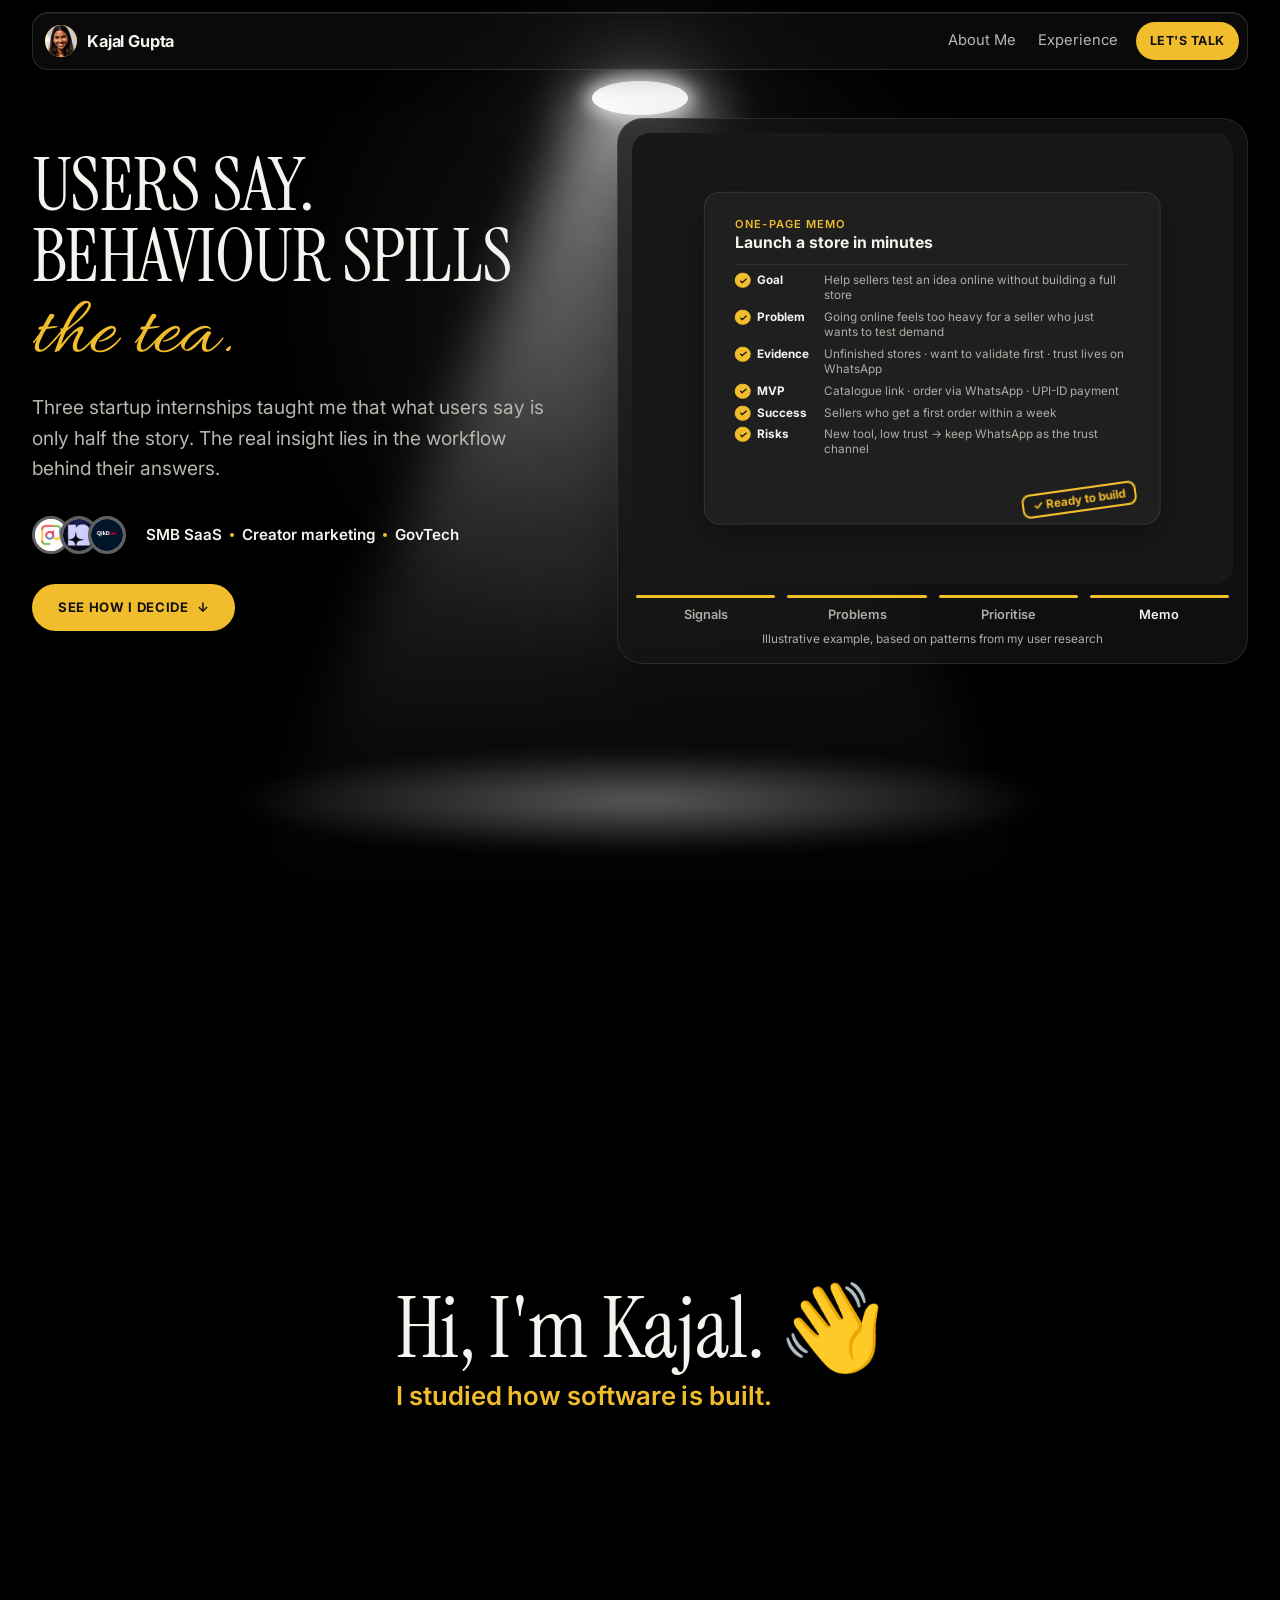
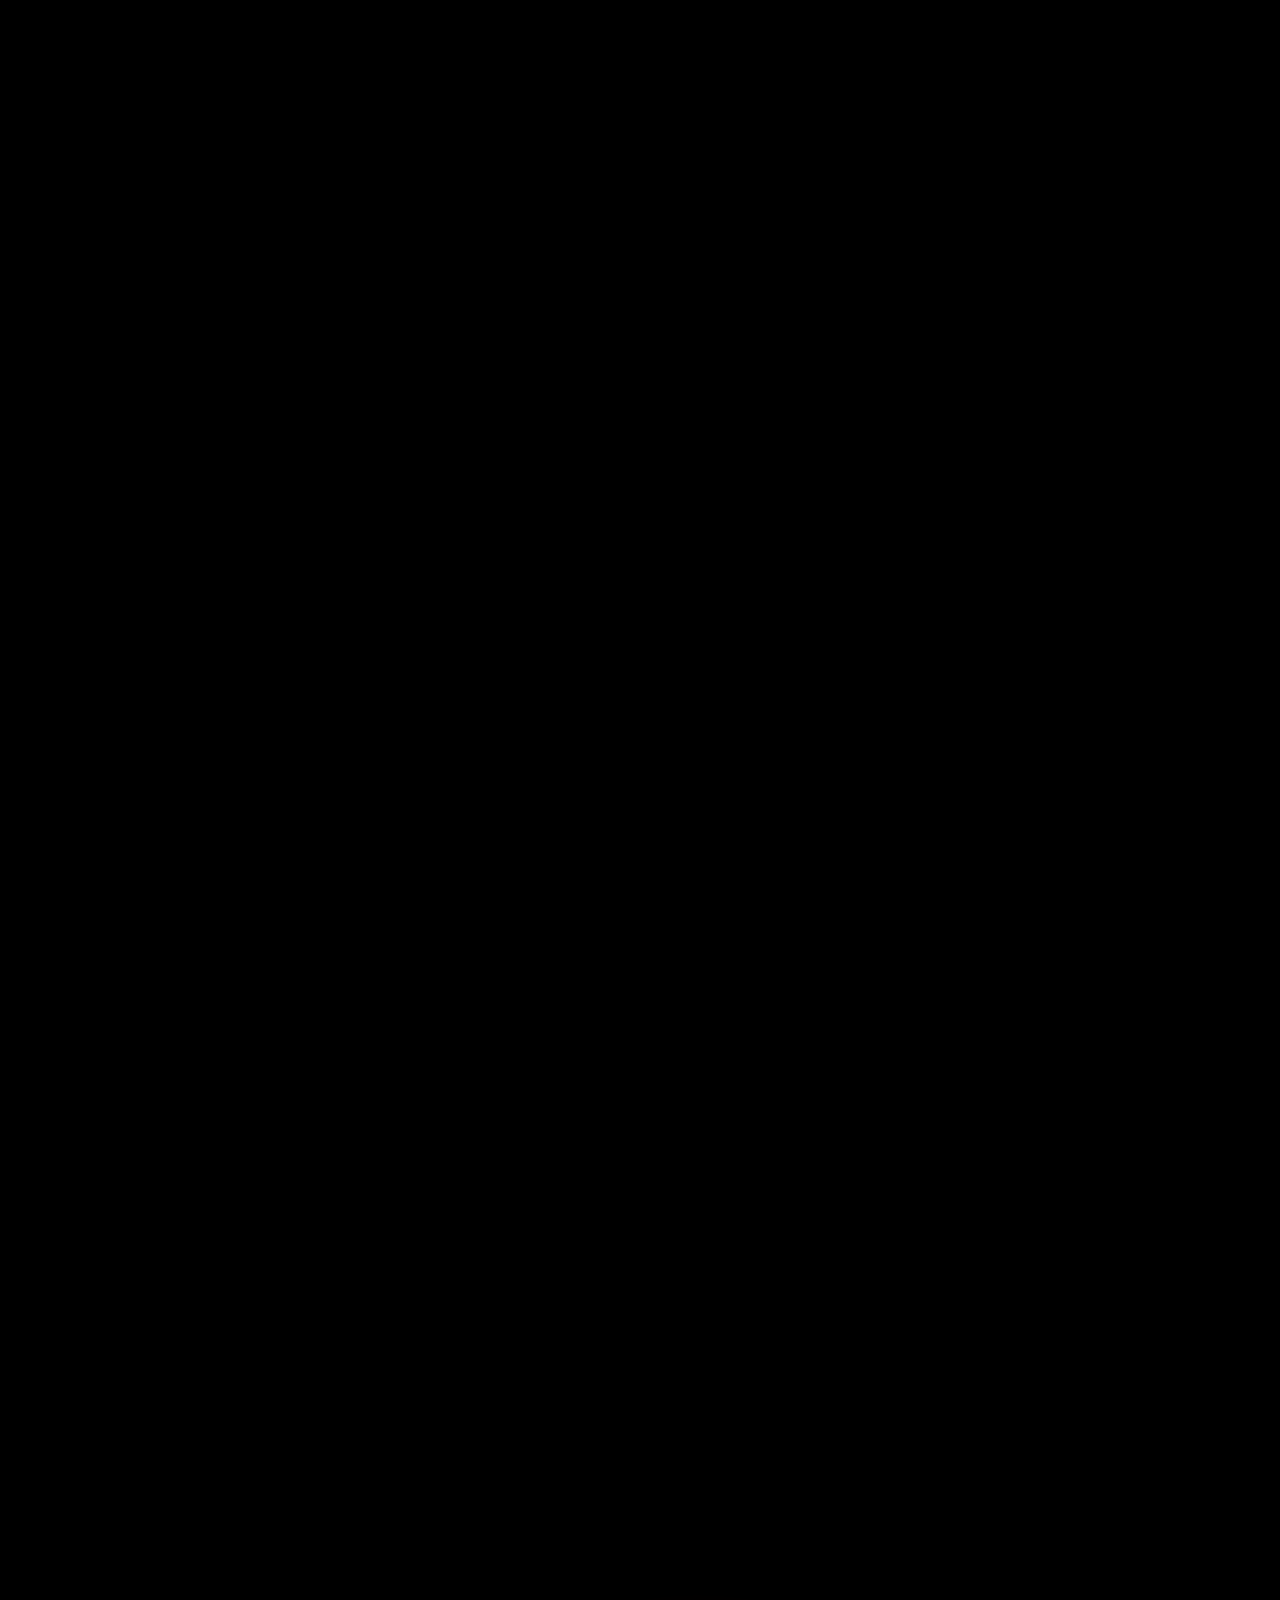
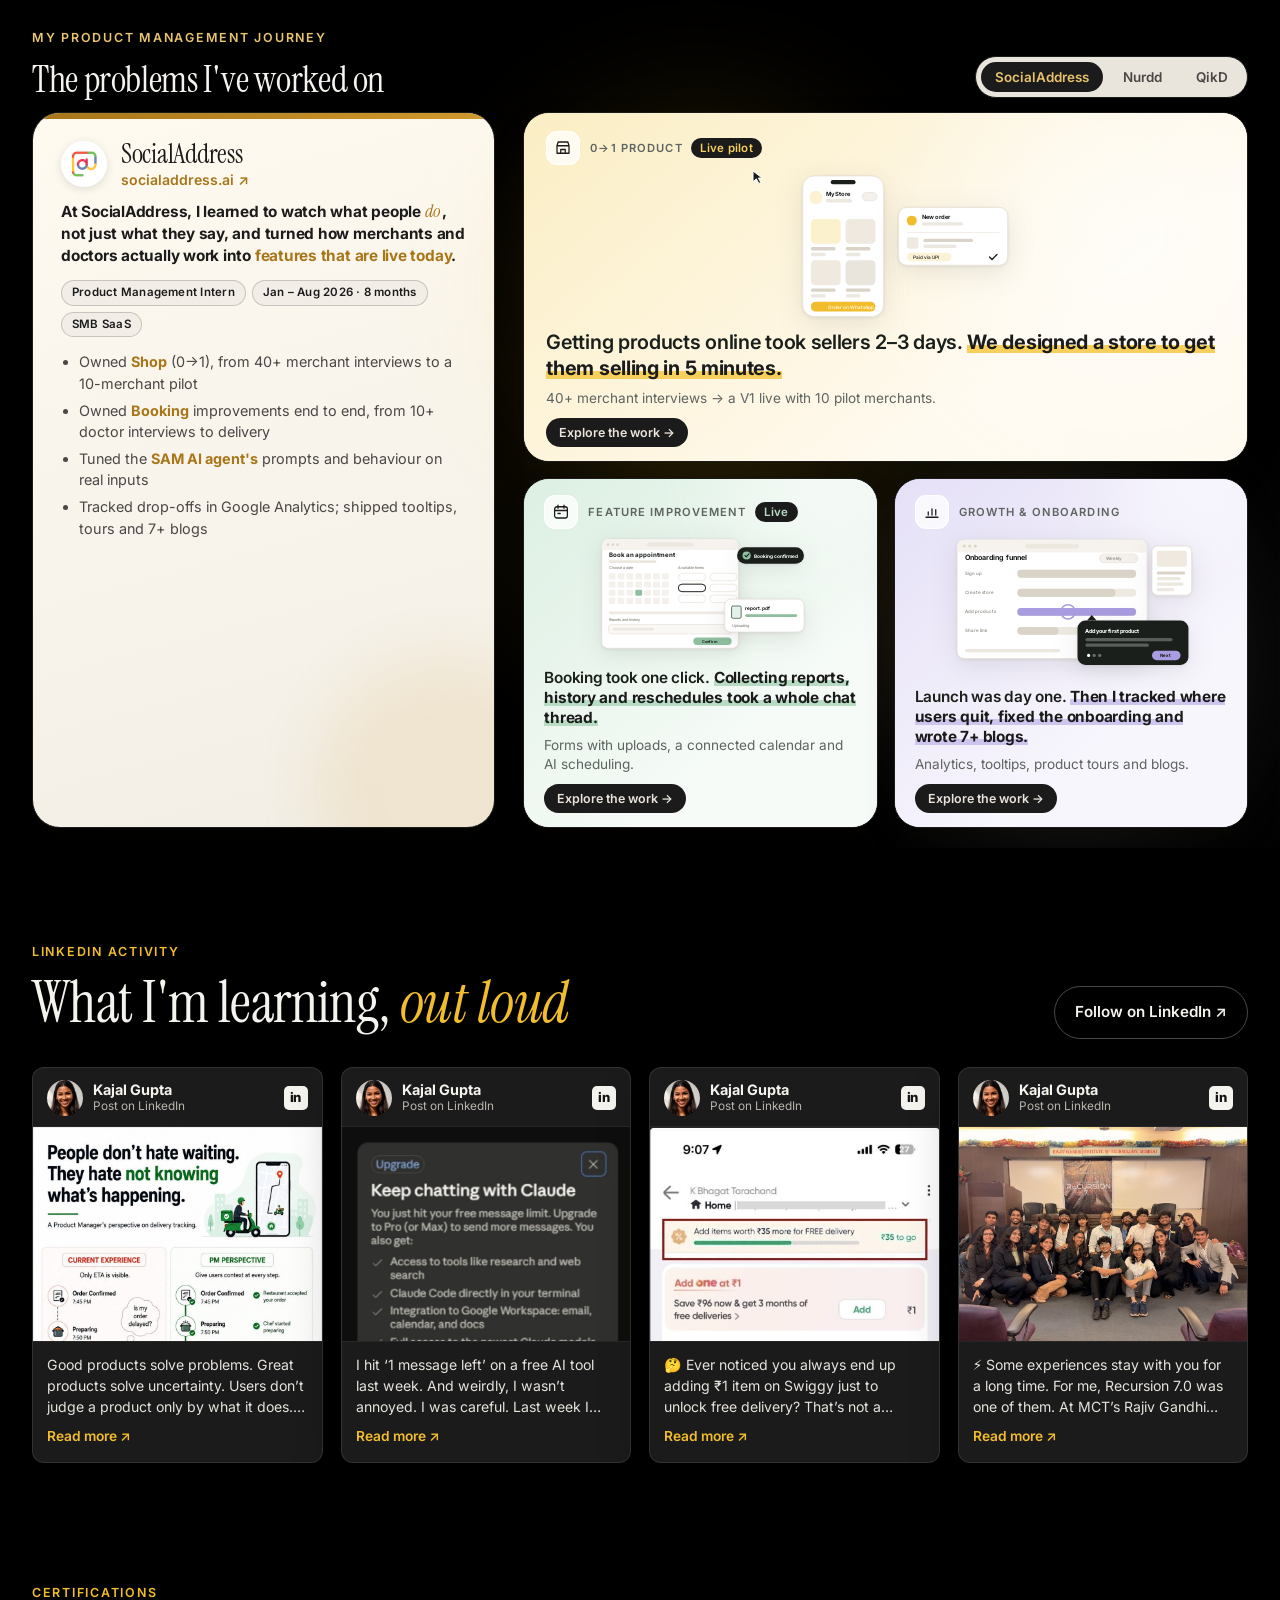
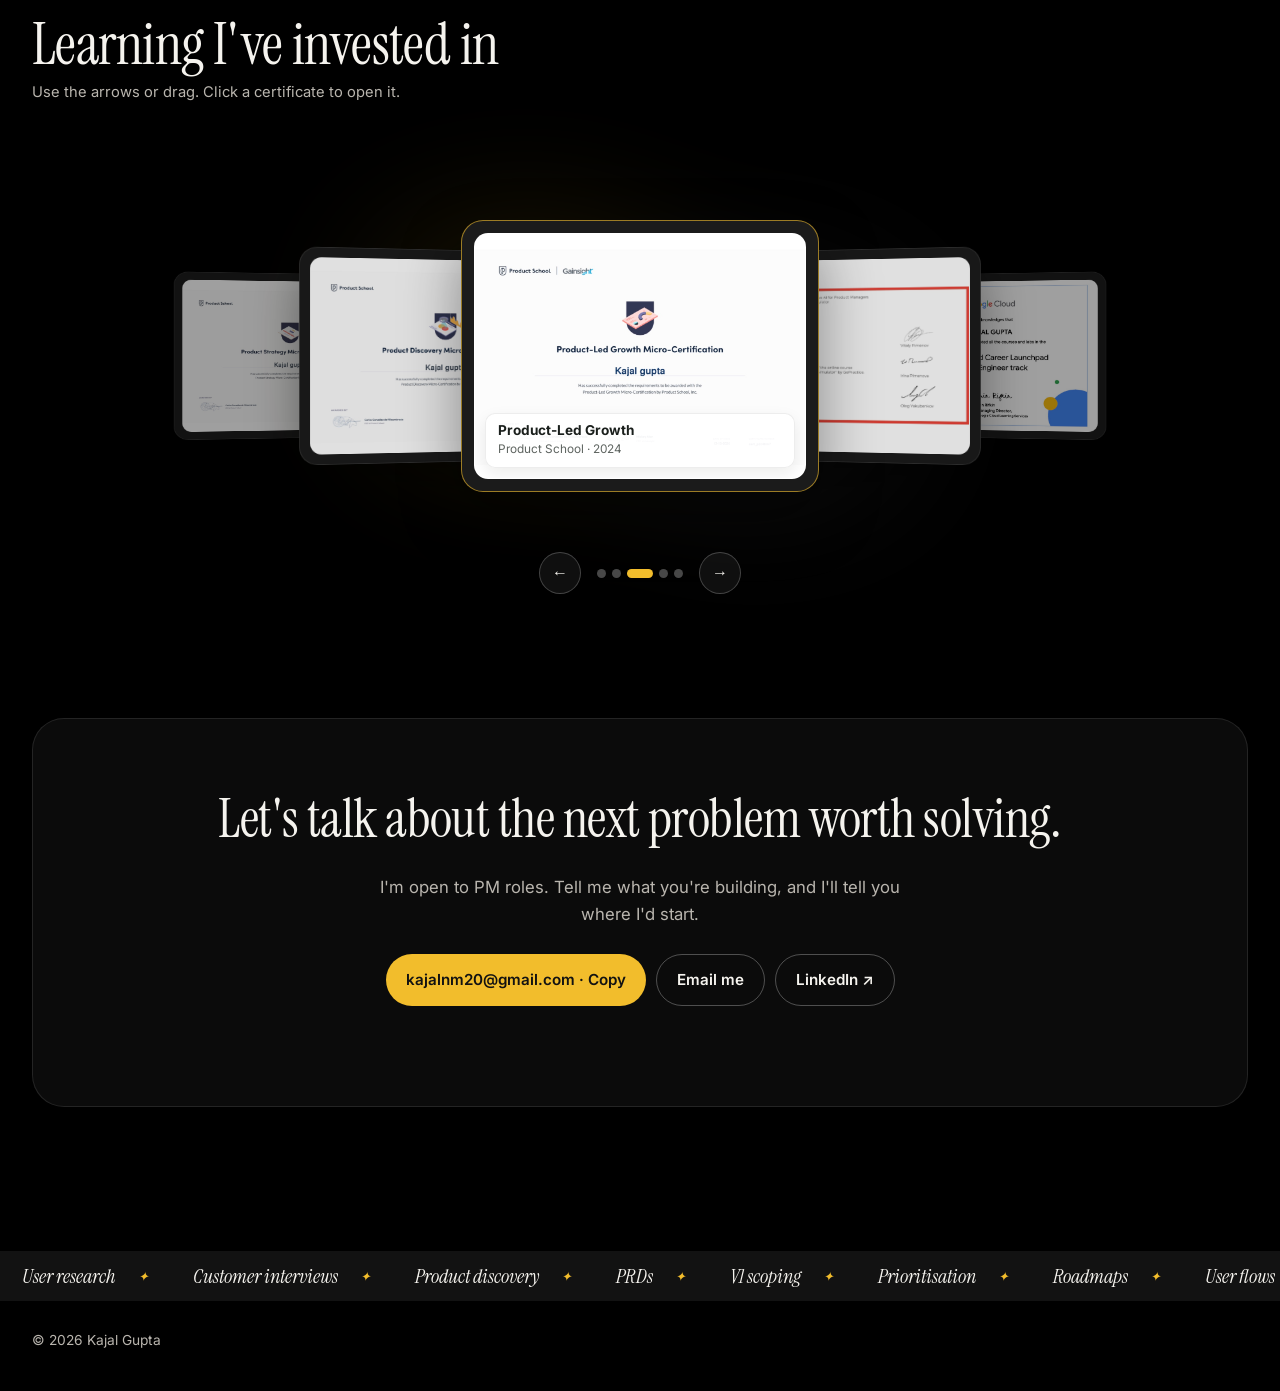
==== commit bcd8d894: "Nurdd (dashboard + free tools) and QikD as flashcard case studies; Acquisition card opens its own ca" ====
--- a/index.html
+++ b/index.html
@@ -8,8 +8,8 @@
 <link rel="preconnect" href="https://fonts.googleapis.com">
 <link rel="preconnect" href="https://fonts.gstatic.com" crossorigin>
 <link href="https://fonts.googleapis.com/css2?family=Inter:wght@400;500;600;700&family=Instrument+Serif:ital@0;1&family=Allura&display=swap" rel="stylesheet">
-<link rel="stylesheet" href="styles.css?v=20261022214402">
-<script src="theme.js?v=20261022214402"></script>
+<link rel="stylesheet" href="styles.css?v=20261022221140">
+<script src="theme.js?v=20261022221153"></script>
 <script src="splash-cursor.js?v=202610221957" defer></script>
 </head>
 <body>
@@ -151,7 +151,7 @@
         </div>
         <div class="works two">
             <a class="wk g-dash" href="nurdd.html#dashboard"><span class="wk-num">01</span><div class="wk-head"><span class="wk-ico"><svg viewBox="0 0 24 24"><path d="M12 3l2 6 6 2-6 2-2 6-2-6-6-2 6-2z"/></svg></span><span class="wk-tag">Retention<span class="wk-chip">Design only</span></span></div><div class="wk-ill"><svg viewBox="0 0 320 180" class="il mk mk-dash" aria-hidden="true"><g class="mk-win "><rect class="mw" x="10" y="6" width="250" height="150" rx="9"/><path class="mbar" d="M10 15 a9 9 0 0 1 9 -9 h232 a9 9 0 0 1 9 9 v7 h-250 z"/><circle class="mdot" cx="19" cy="14" r="2"/><circle class="mdot" cx="26" cy="14" r="2"/><circle class="mdot" cx="33" cy="14" r="2"/><rect class="murl" x="101.0" y="11" width="68" height="6" rx="3"/><rect class="mside" x="10" y="16" width="44" height="140"/><rect class="mld" x="18" y="28" width="26" height="4" rx="2"/><rect class="ml" x="18" y="40" width="22" height="4" rx="2"/><rect class="ml" x="18" y="50" width="26" height="4" rx="2"/><rect class="ml" x="18" y="60" width="20" height="4" rx="2"/><rect class="ml" x="18" y="70" width="24" height="4" rx="2"/><text class="mt b l" x="64" y="32">Creator dashboard</text><rect class="mstat" x="64" y="40" width="58" height="30" rx="6"/><rect class="ml" x="70" y="47" width="28" height="4" rx="2"/><rect class="mld" x="70" y="56" width="36" height="7" rx="3"/><rect class="mstat" x="128" y="40" width="58" height="30" rx="6"/><rect class="ml" x="134" y="47" width="32" height="4" rx="2"/><rect class="mld" x="134" y="56" width="28" height="7" rx="3"/><rect class="mstat" x="192" y="40" width="58" height="30" rx="6"/><rect class="ml" x="198" y="47" width="24" height="4" rx="2"/><rect class="mld" x="198" y="56" width="40" height="7" rx="3"/><rect class="mstat" x="64" y="76" width="186" height="72" rx="6"/><path class="mgrid" d="M72 100 H242 M72 118 H242 M72 136 H242"/><path class="mk-area" d="M72 132 C 92 128, 102 104, 124 110 S 160 132, 180 116 S 214 88, 242 94 V140 H72 Z"/><path class="mk-line" pathLength="1" d="M72 132 C 92 128, 102 104, 124 110 S 160 132, 180 116 S 214 88, 242 94"/><circle class="mk-pt" cx="242" cy="94" r="3.5"/></g><g class="mk-win mk-float f-next"><rect class="mw" x="196" y="104" width="118" height="66" rx="10"/><rect class="msoftr" x="206" y="114" width="16" height="16" rx="4"/><path class="mspark" d="M214 117 l1.6 3.4 l3.4 1.6 l-3.4 1.6 l-1.6 3.4 l-1.6 -3.4 l-3.4 -1.6 l3.4 -1.6 z"/><text class="mt b" x="228" y="121">Next step</text><rect class="ml" x="228" y="125" width="60" height="4" rx="2"/><rect class="mld" x="206" y="138" width="96" height="4" rx="2"/><rect class="ml" x="206" y="145" width="70" height="4" rx="2"/><rect class="macc" x="206" y="152" width="44" height="11" rx="5.5"/><text class="mt s b" x="214" y="159.6">Do it now</text></g></svg></div><div class="wk-body"><h3>Creators saw their numbers. <mark class="wk-key">They just didn't know what to do with them.</mark></h3><p>A dashboard that turns every insight into a next step.</p><span class="wk-go">Explore the work <i>→</i></span></div></a>
-            <a class="wk g-tools" href="nurdd.html#tools"><span class="wk-num">02</span><div class="wk-head"><span class="wk-ico"><svg viewBox="0 0 24 24"><rect x="5" y="3" width="14" height="18" rx="3"/><path d="M8 7h8M8 12h2M14 12h2M8 16h2M14 16h2"/></svg></span><span class="wk-tag">Acquisition<span class="wk-chip">Free tools</span></span></div><div class="wk-ill"><svg viewBox="0 0 320 180" class="il mk mk-tools" aria-hidden="true"><g class="mk-win "><rect class="mw" x="16" y="6" width="200" height="160" rx="9"/><path class="mbar" d="M16 15 a9 9 0 0 1 9 -9 h182 a9 9 0 0 1 9 9 v7 h-200 z"/><circle class="mdot" cx="25" cy="14" r="2"/><circle class="mdot" cx="32" cy="14" r="2"/><circle class="mdot" cx="39" cy="14" r="2"/><rect class="murl" x="82.0" y="11" width="68" height="6" rx="3"/><text class="mt b l" x="26" y="32">Free creator calculator</text><rect class="mchip" x="26" y="38" width="62" height="10" rx="5"/><text class="mt s m" x="32" y="45">Free · no sign-up</text><text class="mt s m" x="26" y="62">Followers</text><rect class="mfield" x="26" y="66" width="86" height="15" rx="4"/><rect class="mk-type t1" x="32" y="71.5" width="34" height="4" rx="2"/><text class="mt s m" x="120" y="62">Average likes</text><rect class="mfield" x="120" y="66" width="86" height="15" rx="4"/><rect class="mk-type t2" x="126" y="71.5" width="26" height="4" rx="2"/><text class="mt s m" x="26" y="96">Average comments</text><rect class="mfield" x="26" y="100" width="86" height="15" rx="4"/><rect class="mk-type t3" x="32" y="105.5" width="20" height="4" rx="2"/><g class="mk-cta"><rect class="macc" x="26" y="128" width="180" height="16" rx="8"/><text class="mt s b" x="100" y="138.6">Calculate</text></g><rect class="ml" x="26" y="152" width="90" height="4" rx="2"/></g><g class="mk-win mk-float f-res"><rect class="mw" x="196" y="40" width="116" height="96" rx="10"/><text class="mt b" x="206" y="56">Your result</text><path class="mk-gbg" d="M224 112 a30 30 0 0 1 60 0"/><path class="mk-gon" pathLength="1" d="M224 112 a30 30 0 0 1 60 0"/><g class="mk-needle"><path class="mneed" d="M254 112 V88"/><circle class="mdark" cx="254" cy="112" r="3.5"/></g><rect class="mld" x="224" y="122" width="60" height="4" rx="2"/><rect class="ml" x="234" y="128" width="40" height="4" rx="2"/></g></svg></div><div class="wk-body"><h3>Creators couldn't judge their own numbers. <mark class="wk-key">Free tools answer that before any sign-up.</mark></h3><p>Calculators that show value before anyone joins.</p><span class="wk-go">Explore the work <i>→</i></span></div></a>
+            <a class="wk g-tools" href="nurdd-tools.html"><span class="wk-num">02</span><div class="wk-head"><span class="wk-ico"><svg viewBox="0 0 24 24"><rect x="5" y="3" width="14" height="18" rx="3"/><path d="M8 7h8M8 12h2M14 12h2M8 16h2M14 16h2"/></svg></span><span class="wk-tag">Acquisition<span class="wk-chip">Free tools</span></span></div><div class="wk-ill"><svg viewBox="0 0 320 180" class="il mk mk-tools" aria-hidden="true"><g class="mk-win "><rect class="mw" x="16" y="6" width="200" height="160" rx="9"/><path class="mbar" d="M16 15 a9 9 0 0 1 9 -9 h182 a9 9 0 0 1 9 9 v7 h-200 z"/><circle class="mdot" cx="25" cy="14" r="2"/><circle class="mdot" cx="32" cy="14" r="2"/><circle class="mdot" cx="39" cy="14" r="2"/><rect class="murl" x="82.0" y="11" width="68" height="6" rx="3"/><text class="mt b l" x="26" y="32">Free creator calculator</text><rect class="mchip" x="26" y="38" width="62" height="10" rx="5"/><text class="mt s m" x="32" y="45">Free · no sign-up</text><text class="mt s m" x="26" y="62">Followers</text><rect class="mfield" x="26" y="66" width="86" height="15" rx="4"/><rect class="mk-type t1" x="32" y="71.5" width="34" height="4" rx="2"/><text class="mt s m" x="120" y="62">Average likes</text><rect class="mfield" x="120" y="66" width="86" height="15" rx="4"/><rect class="mk-type t2" x="126" y="71.5" width="26" height="4" rx="2"/><text class="mt s m" x="26" y="96">Average comments</text><rect class="mfield" x="26" y="100" width="86" height="15" rx="4"/><rect class="mk-type t3" x="32" y="105.5" width="20" height="4" rx="2"/><g class="mk-cta"><rect class="macc" x="26" y="128" width="180" height="16" rx="8"/><text class="mt s b" x="100" y="138.6">Calculate</text></g><rect class="ml" x="26" y="152" width="90" height="4" rx="2"/></g><g class="mk-win mk-float f-res"><rect class="mw" x="196" y="40" width="116" height="96" rx="10"/><text class="mt b" x="206" y="56">Your result</text><path class="mk-gbg" d="M224 112 a30 30 0 0 1 60 0"/><path class="mk-gon" pathLength="1" d="M224 112 a30 30 0 0 1 60 0"/><g class="mk-needle"><path class="mneed" d="M254 112 V88"/><circle class="mdark" cx="254" cy="112" r="3.5"/></g><rect class="mld" x="224" y="122" width="60" height="4" rx="2"/><rect class="ml" x="234" y="128" width="40" height="4" rx="2"/></g></svg></div><div class="wk-body"><h3>Creators couldn't judge their own numbers. <mark class="wk-key">Free tools answer that before any sign-up.</mark></h3><p>Calculators that show value before anyone joins.</p><span class="wk-go">Explore the work <i>→</i></span></div></a>
         </div>
       </div>
       <div class="co th-qikd" data-i="2" id="co-2">
--- a/styles.css
+++ b/styles.css
@@ -2504,3 +2504,21 @@
 .blog-cover:hover img { transform: scale(1.04); }
 @media (max-width: 900px) { .blog-grid { grid-template-columns: repeat(3, 1fr); } }
 @media (max-width: 560px) { .blog-grid { grid-template-columns: repeat(2, 1fr); } }
+/* Nurdd case study */
+.qs { display: flex; flex-wrap: wrap; gap: 10px; }
+.qs span { padding: 10px 16px; border-radius: 999px; background: var(--fx-soft); border: 1px solid var(--fx-bd); color: #1d1c19; font-weight: 600; font-size: .95rem; }
+.phones { display: grid; grid-template-columns: repeat(3, 1fr); gap: 16px; align-items: start; margin: 8px 0 10px; }
+.phones figure { margin: 0; }
+.phones img { width: 100%; border-radius: 18px; display: block; box-shadow: 0 14px 30px rgba(0,0,0,.18); }
+.phones .ph-frame { border-radius: 18px; overflow: hidden; aspect-ratio: 284 / 756; box-shadow: 0 14px 30px rgba(0,0,0,.18); }
+.phones .ph-frame img { box-shadow: none; border-radius: 0; }
+.fx.is-cur.settled .phones .ph-frame img { animation: phScroll 12s ease-in-out .6s infinite alternate; }
+.phones .ph-frame:hover img { animation-play-state: paused; }
+@keyframes phScroll { 0%, 8% { transform: translateY(0); } 92%, 100% { transform: translateY(calc(-100% + 100cqh)); } }
+.phones .ph-frame { container-type: size; }
+.phones figcaption { margin-top: 10px; text-align: center; color: #5d584f; font-size: .85rem; }
+.phones figcaption b { display: block; color: #1d1c19; font-size: .95rem; }
+@media (max-width: 760px) { .phones { grid-template-columns: 1fr 1fr; } }
+.qk-shot img { max-height: 340px; }
+.tl-shot img { max-height: 300px; object-fit: contain; background: #fff; }
+.gl-stats b:not([data-n]) { font-size: clamp(1.4rem, 2.6vw, 1.9rem); }
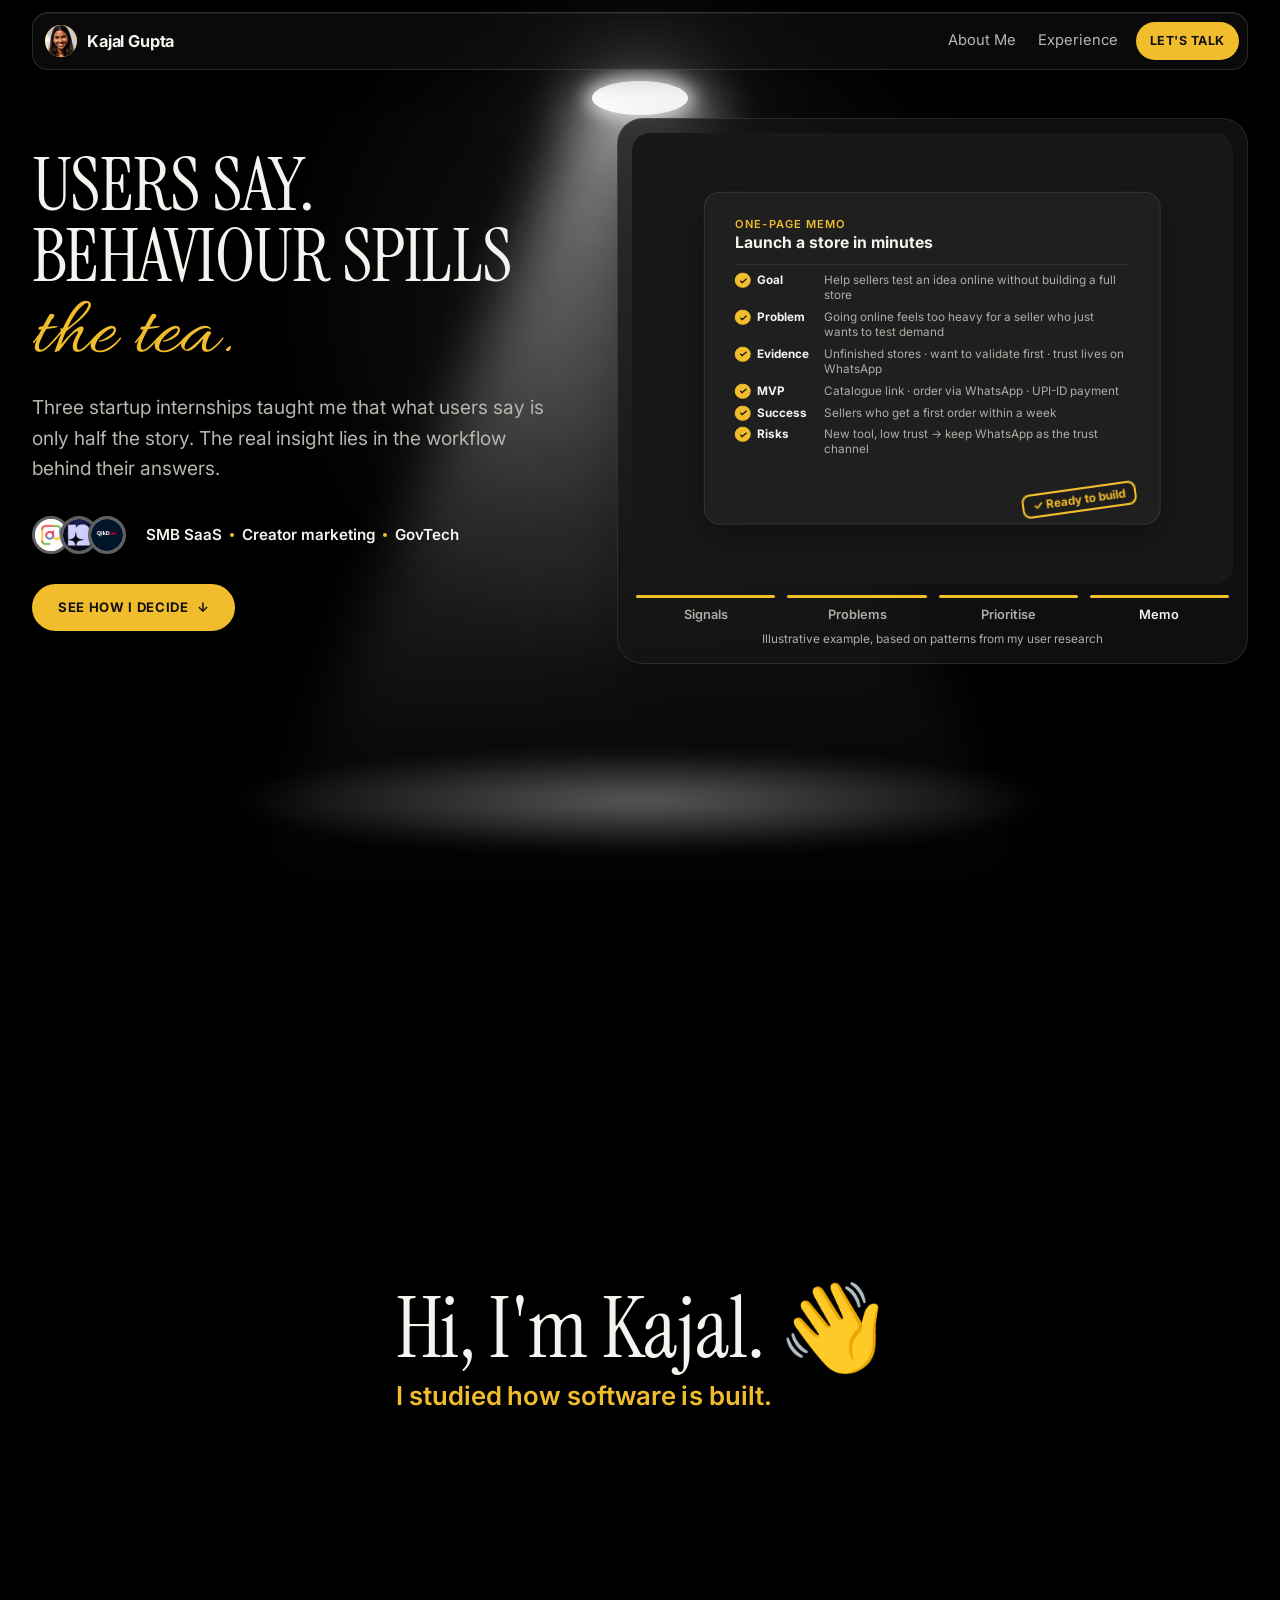
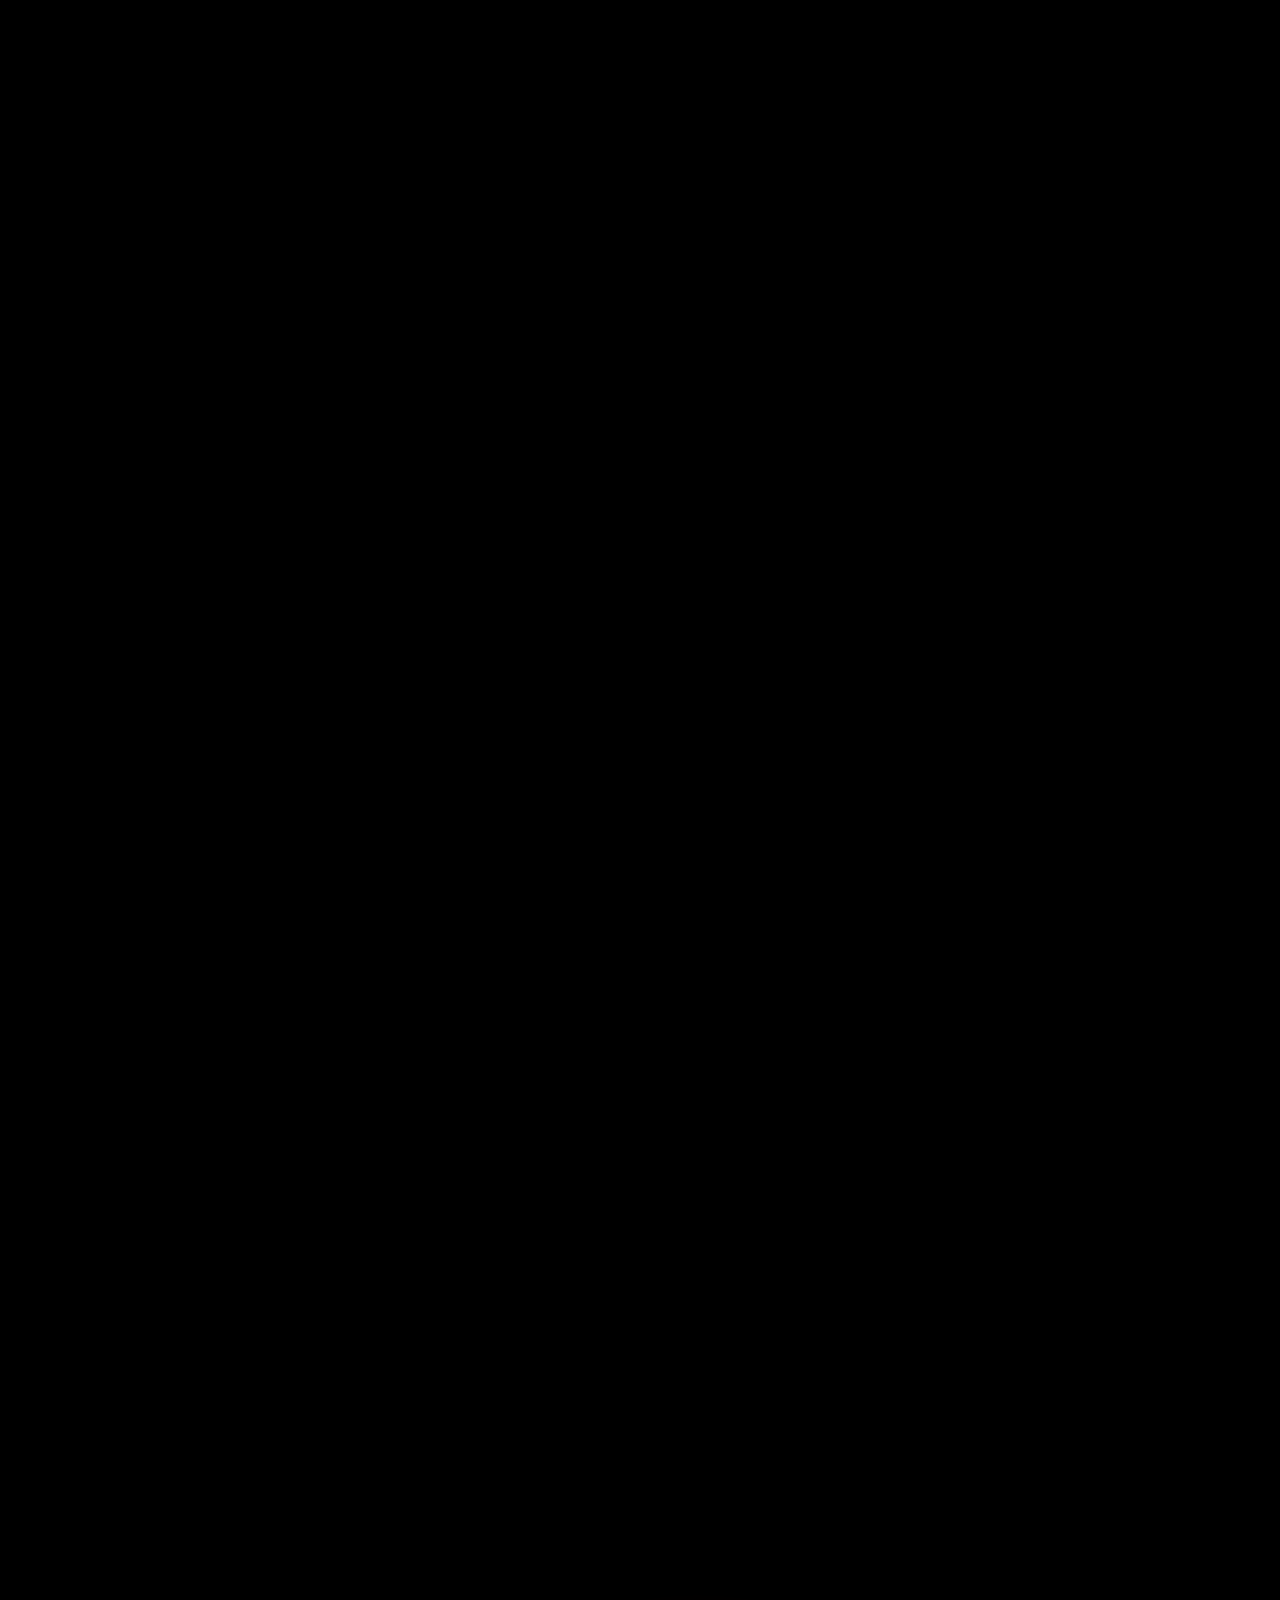
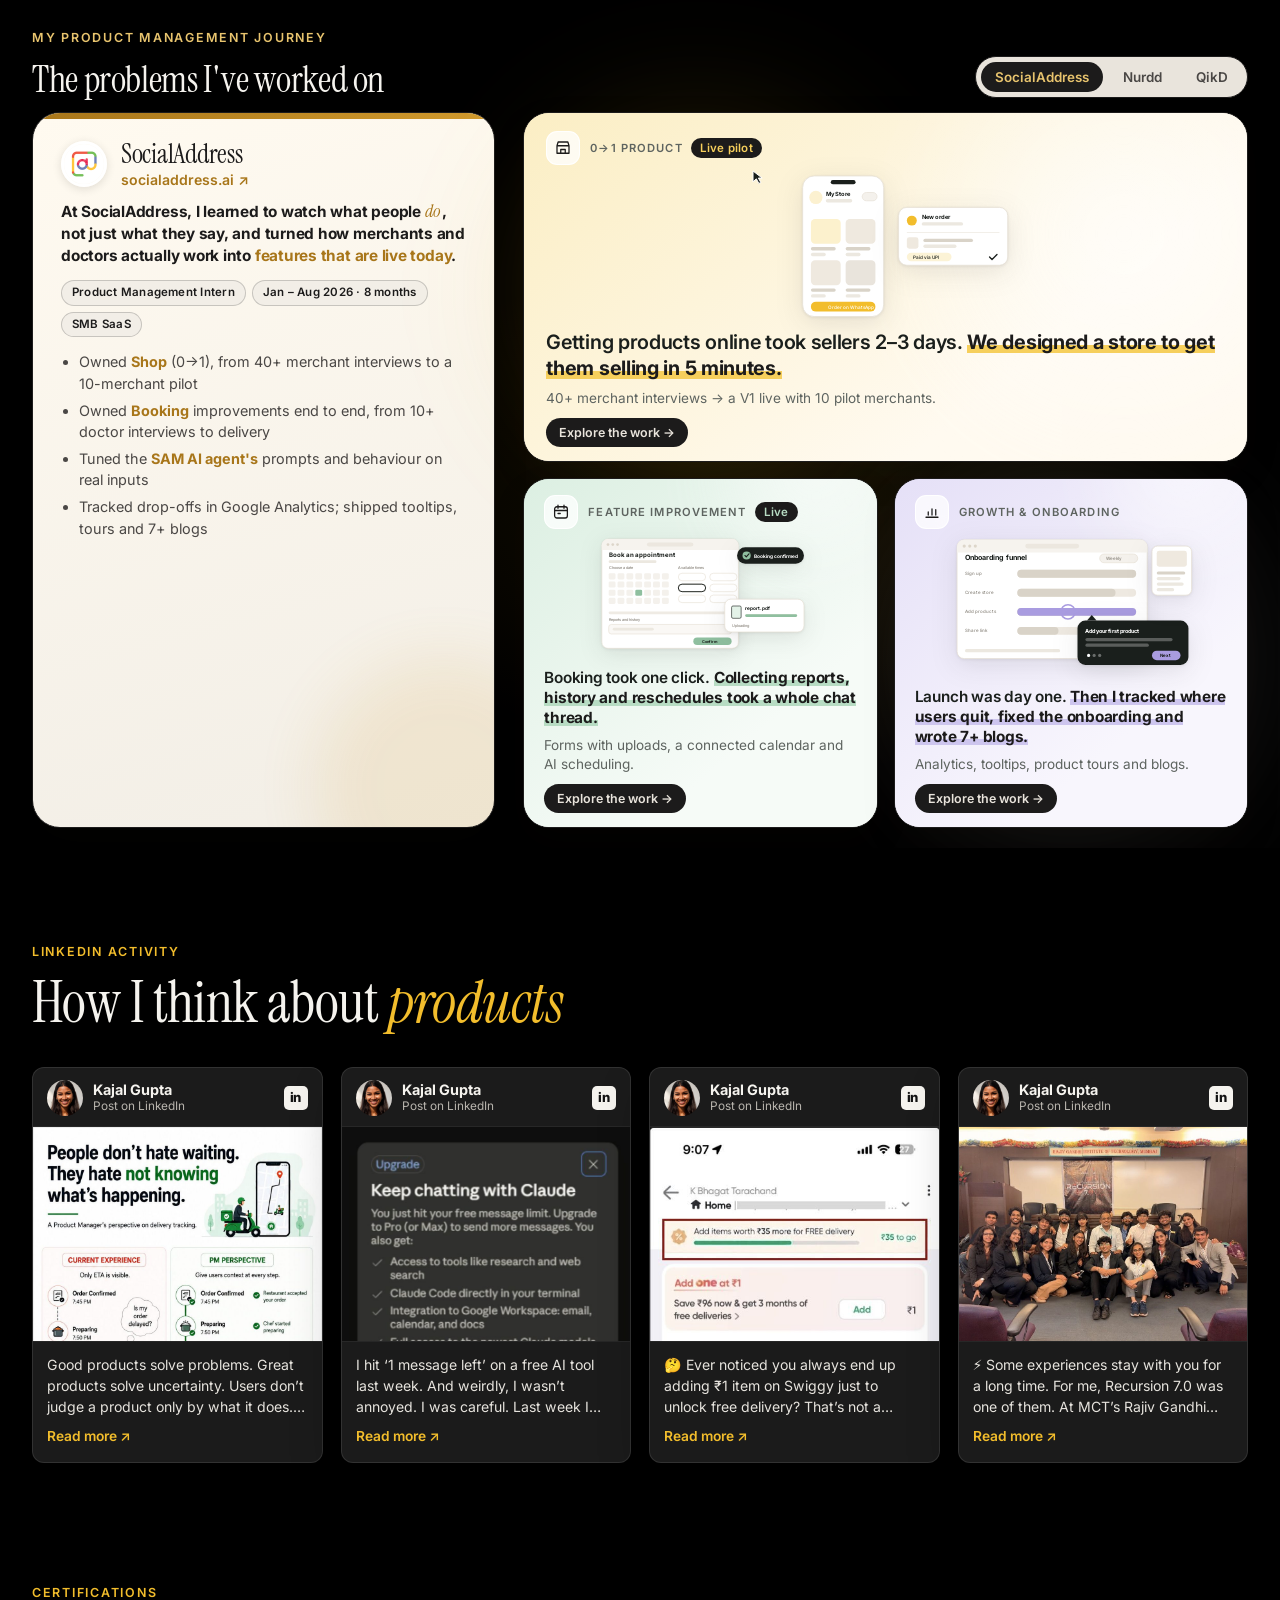
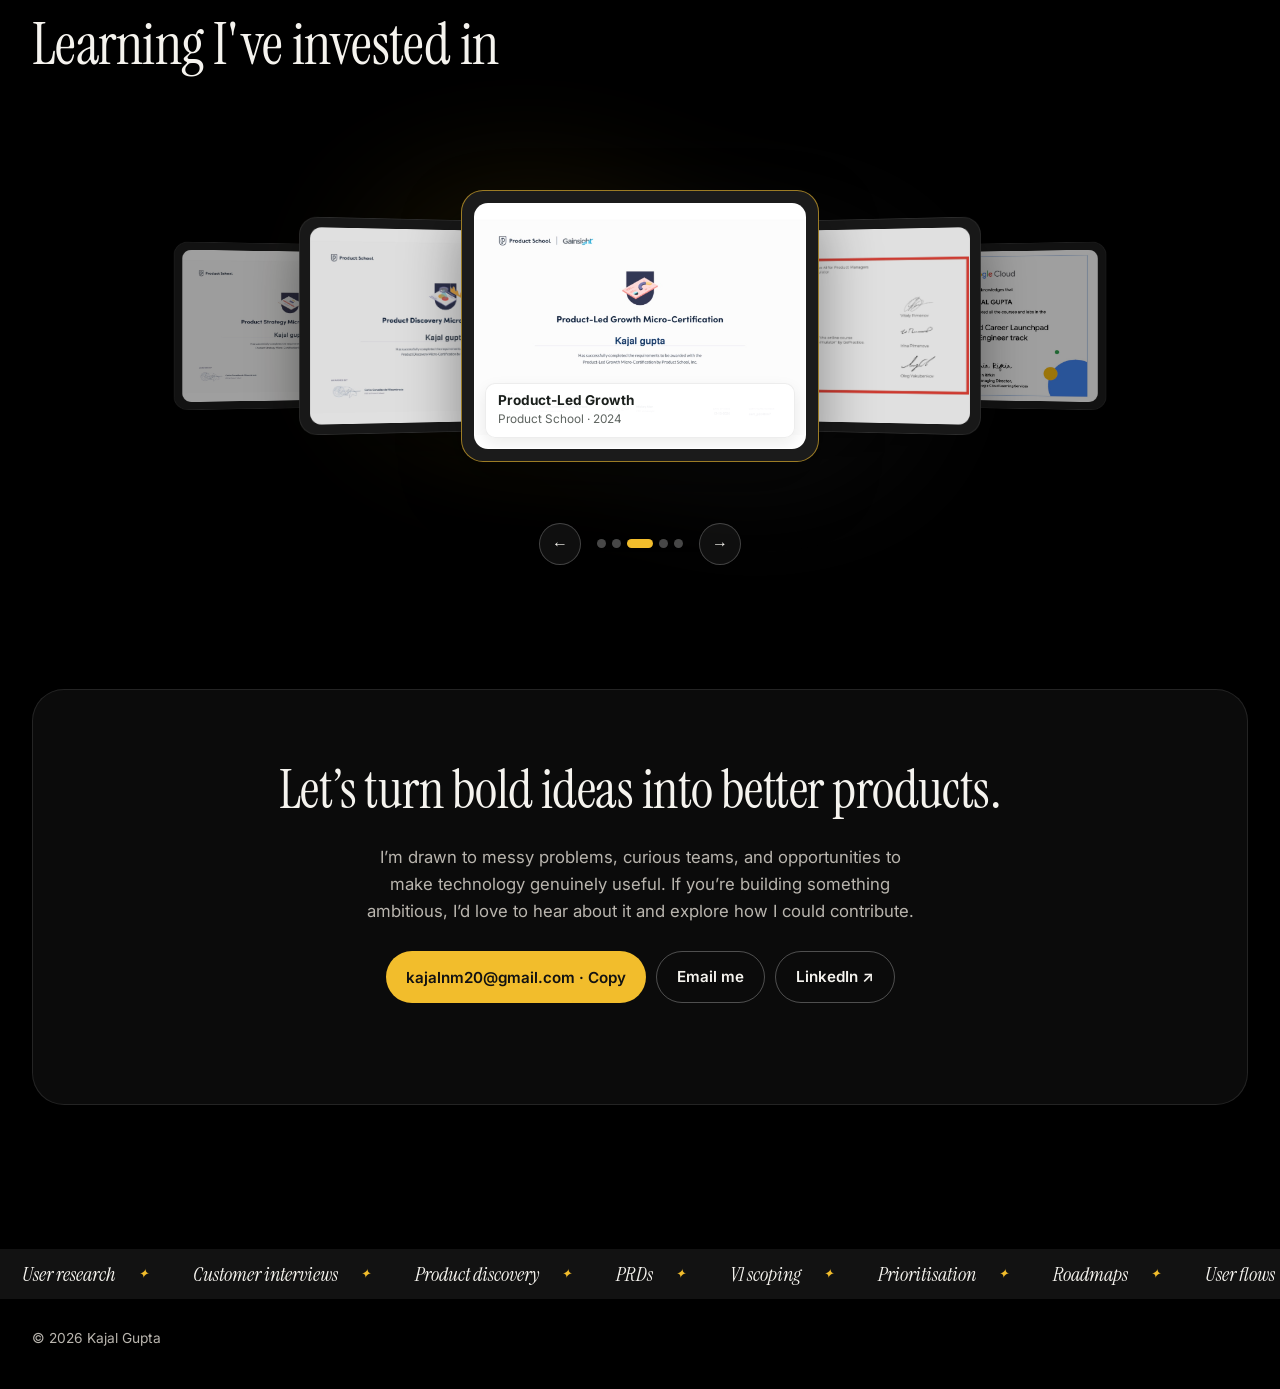
==== commit ff78de21: "Home: new contact heading and text, LinkedIn heading, remove follow button and certificate hint Co-A" ====
--- a/index.html
+++ b/index.html
@@ -174,8 +174,8 @@
 <section id="linkedin" class="li" aria-label="LinkedIn activity">
   <div class="wrap">
     <div class="li-head">
-      <div><span class="eyebrow">LinkedIn activity</span><h2 class="li-title">What I'm learning, <em>out loud</em></h2></div>
-      <a class="btn btn-ghost" href="https://www.linkedin.com/in/kajalgupta20" target="_blank" rel="noopener">Follow on LinkedIn ↗</a>
+      <div><span class="eyebrow">LinkedIn activity</span><h2 class="li-title">How I think about <em>products</em></h2></div>
+      
     </div>
     <div class="lip-grid">
       <article class="lip">
@@ -210,7 +210,7 @@
 
 <section id="certifications" class="certs" aria-label="Certifications">
   <div class="wrap">
-    <div class="certs-head"><span class="eyebrow">Certifications</span><h2>Learning I've invested in</h2><p class="muted">Use the arrows or drag. Click a certificate to open it.</p></div>
+    <div class="certs-head"><span class="eyebrow">Certifications</span><h2>Learning I've invested in</h2></div>
   </div>
   <div class="gc" tabindex="0" aria-roledescription="carousel" aria-label="Certifications">
     <div class="gc-bg" aria-hidden="true"><i class="b1"></i><i class="b2"></i></div>
@@ -239,8 +239,8 @@
 <section id="contact" style="padding-top:24px">
   <div class="wrap">
     <div class="contact-card">
-      <h2>Let's talk about the next problem worth solving.</h2>
-      <p>I'm open to PM roles. Tell me what you're building, and I'll tell you where I'd start.</p>
+      <h2>Let’s turn bold ideas into better products.</h2>
+      <p>I’m drawn to messy problems, curious teams, and opportunities to make technology genuinely useful. If you’re building something ambitious, I’d love to hear about it and explore how I could contribute.</p>
       <div class="btn-row">
         <button class="btn btn-mail" type="button" data-copy="kajalnm20@gmail.com">kajalnm20@gmail.com · Copy</button>
         <a class="btn btn-line" href="mailto:kajalnm20@gmail.com">Email me</a>
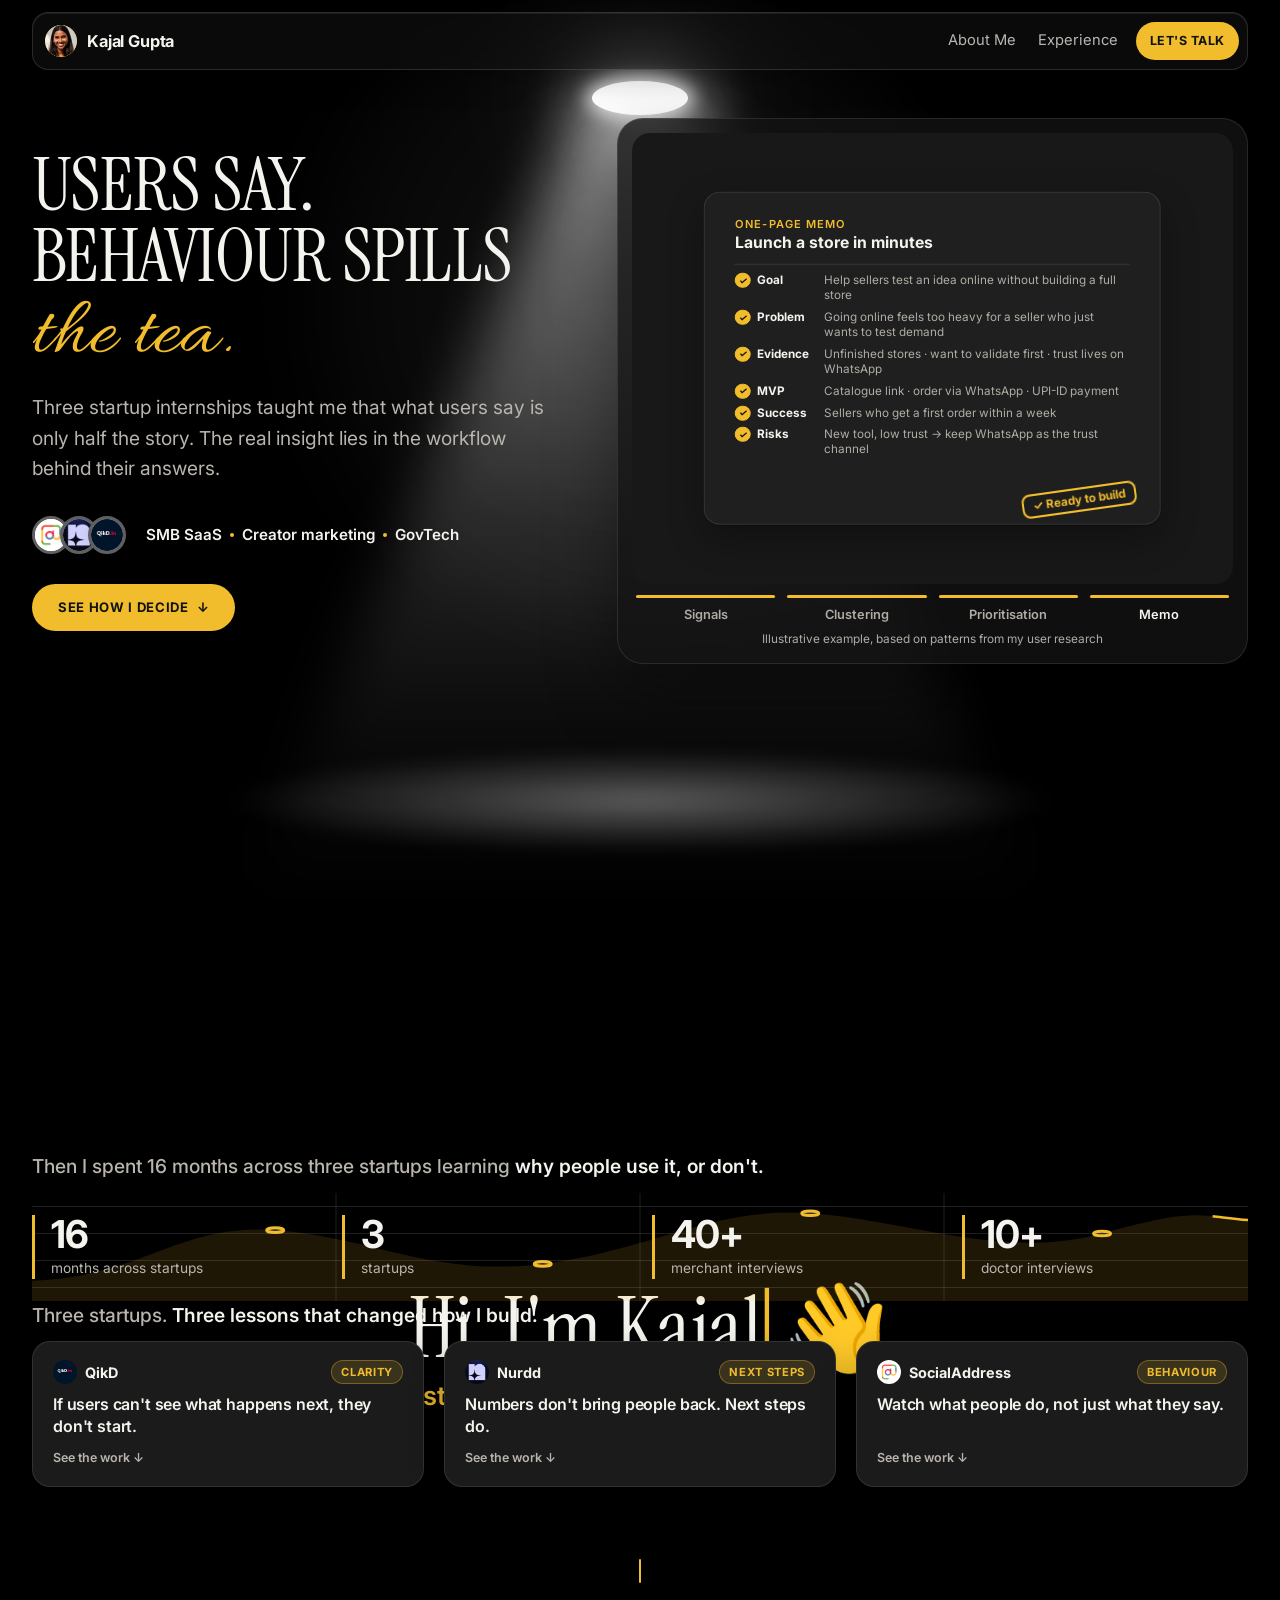
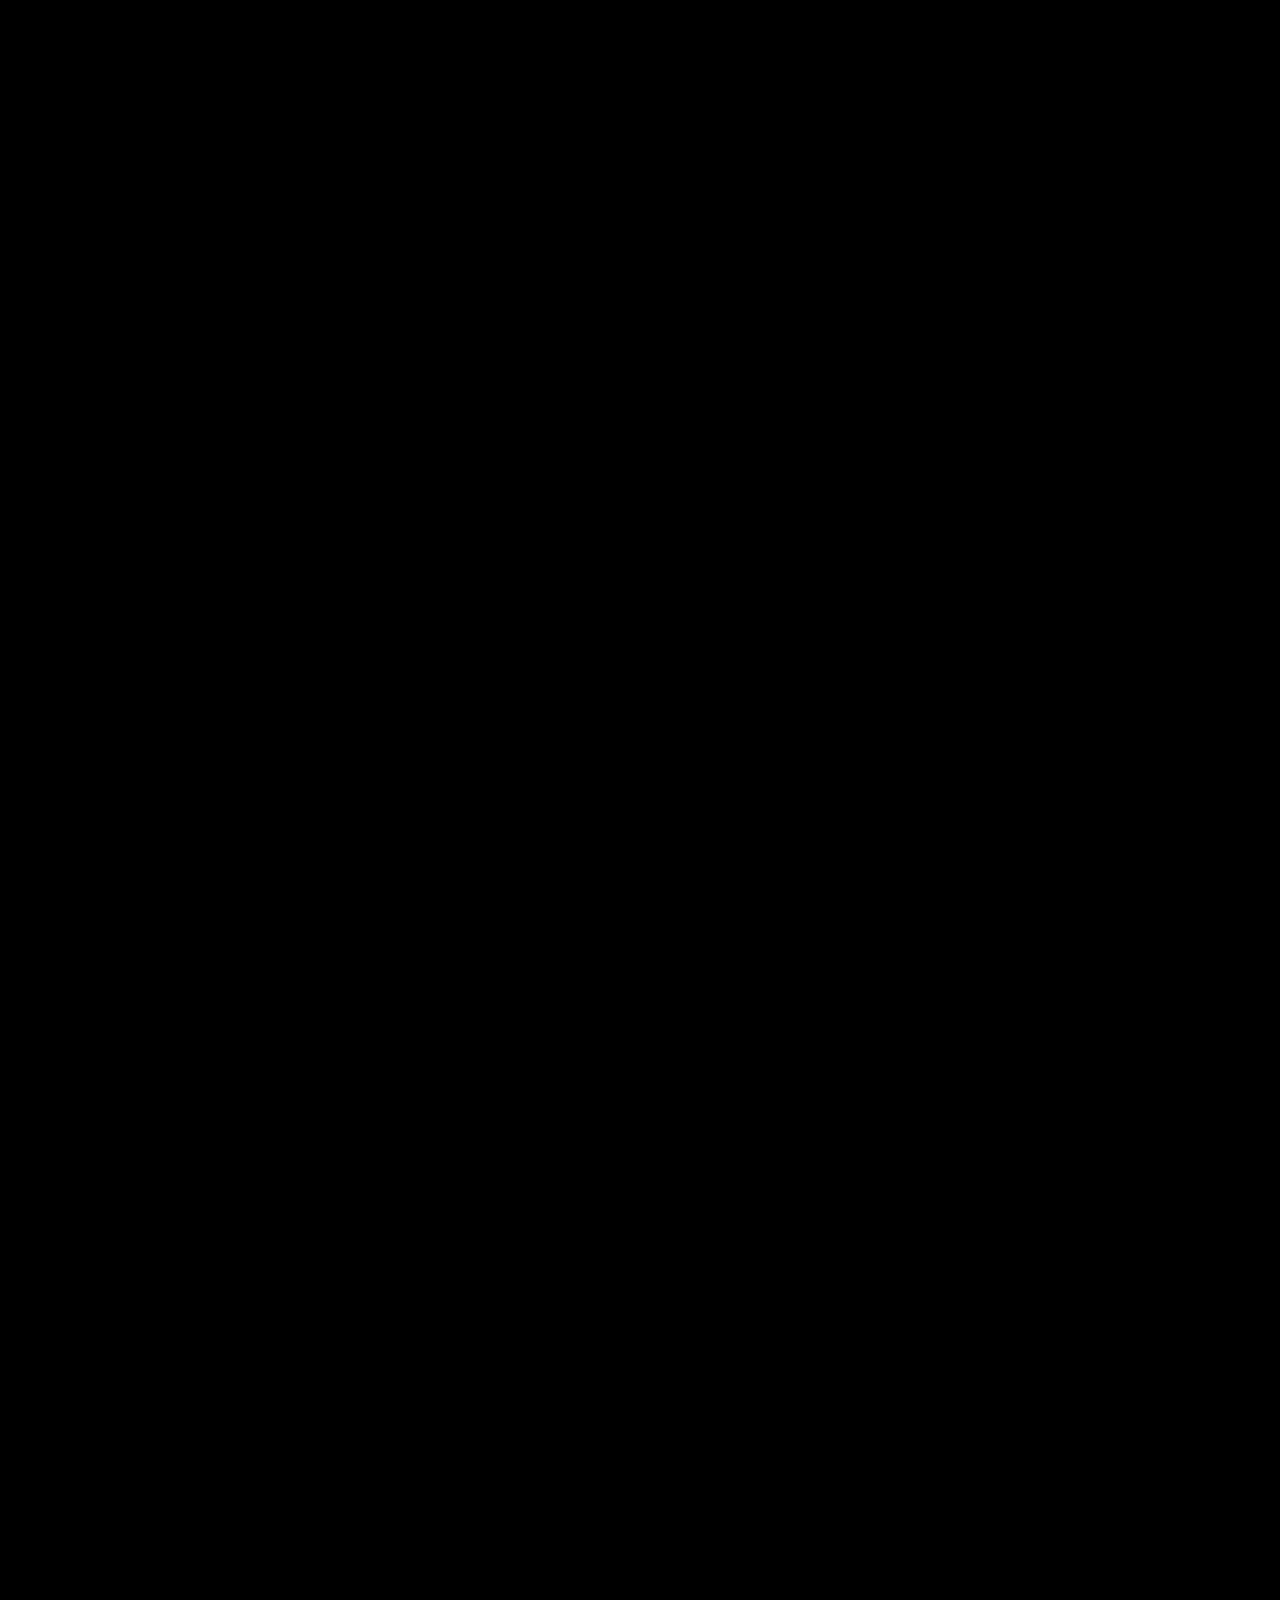
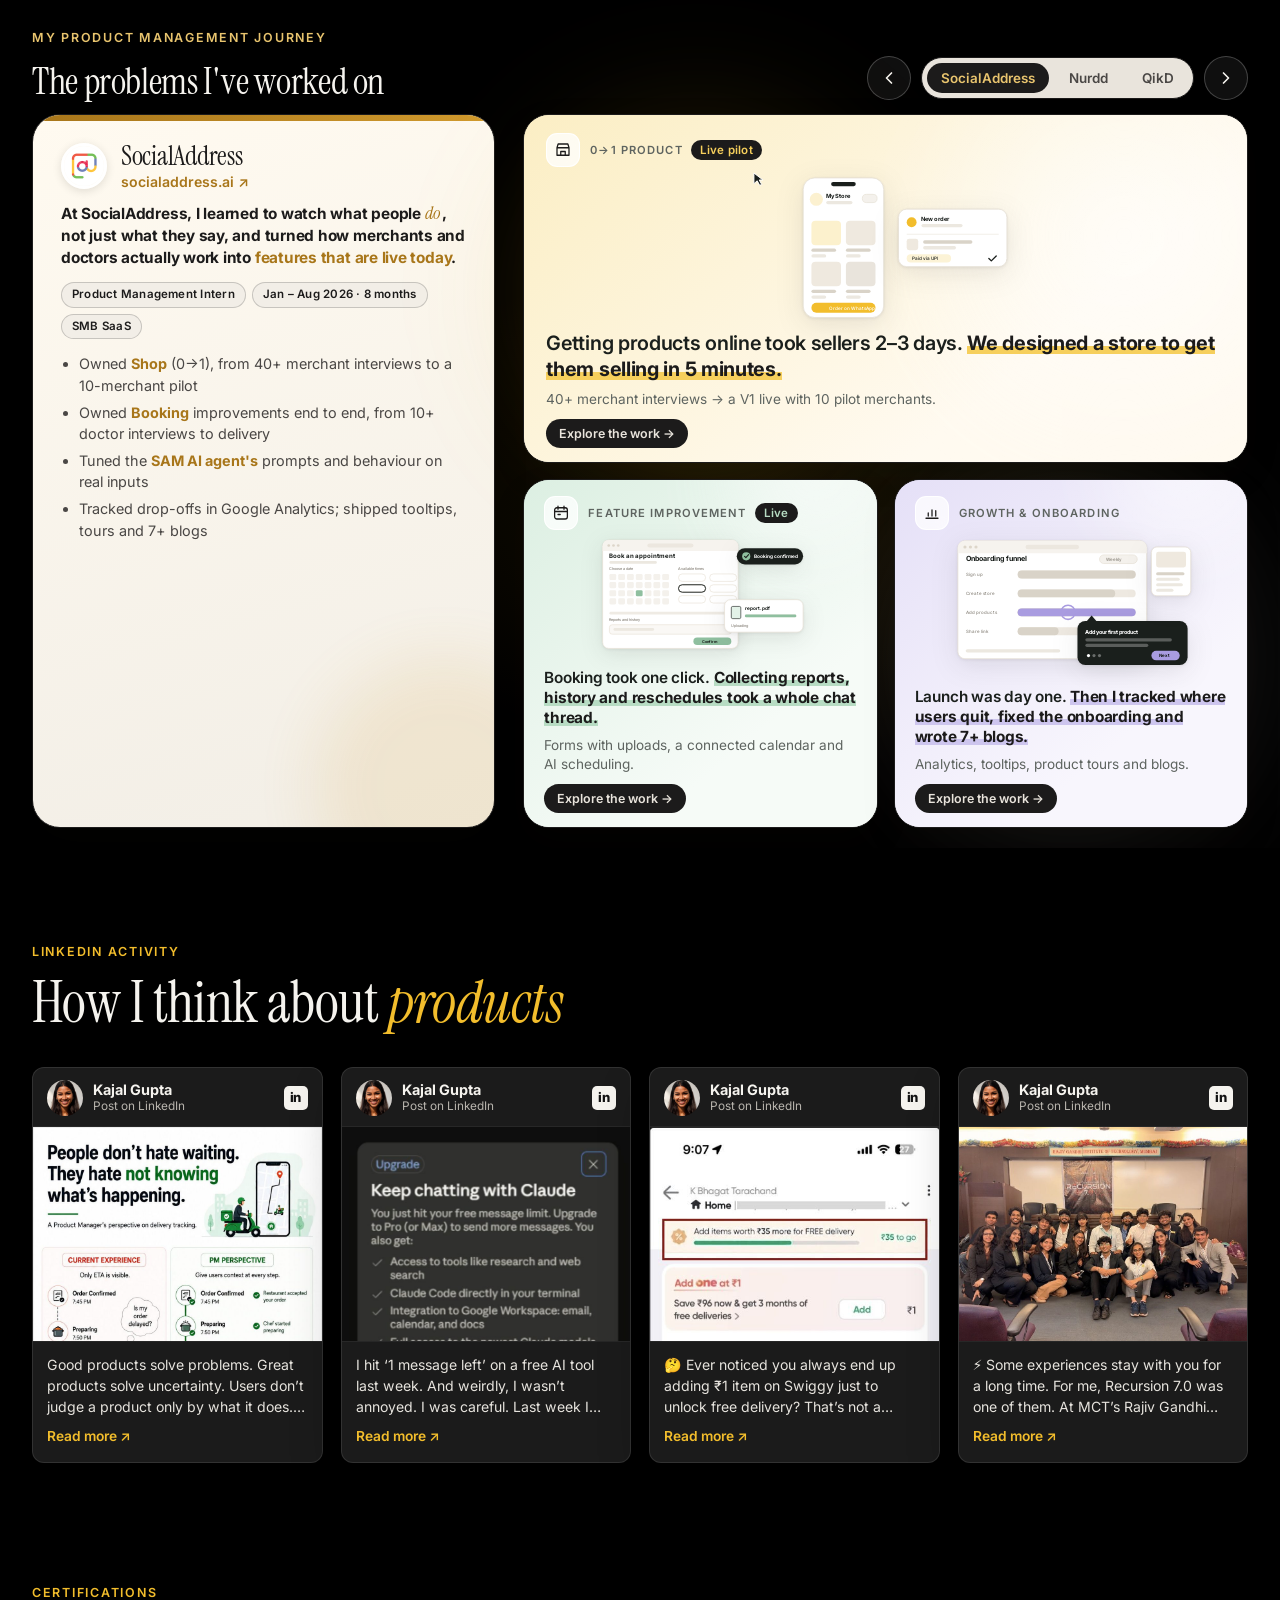
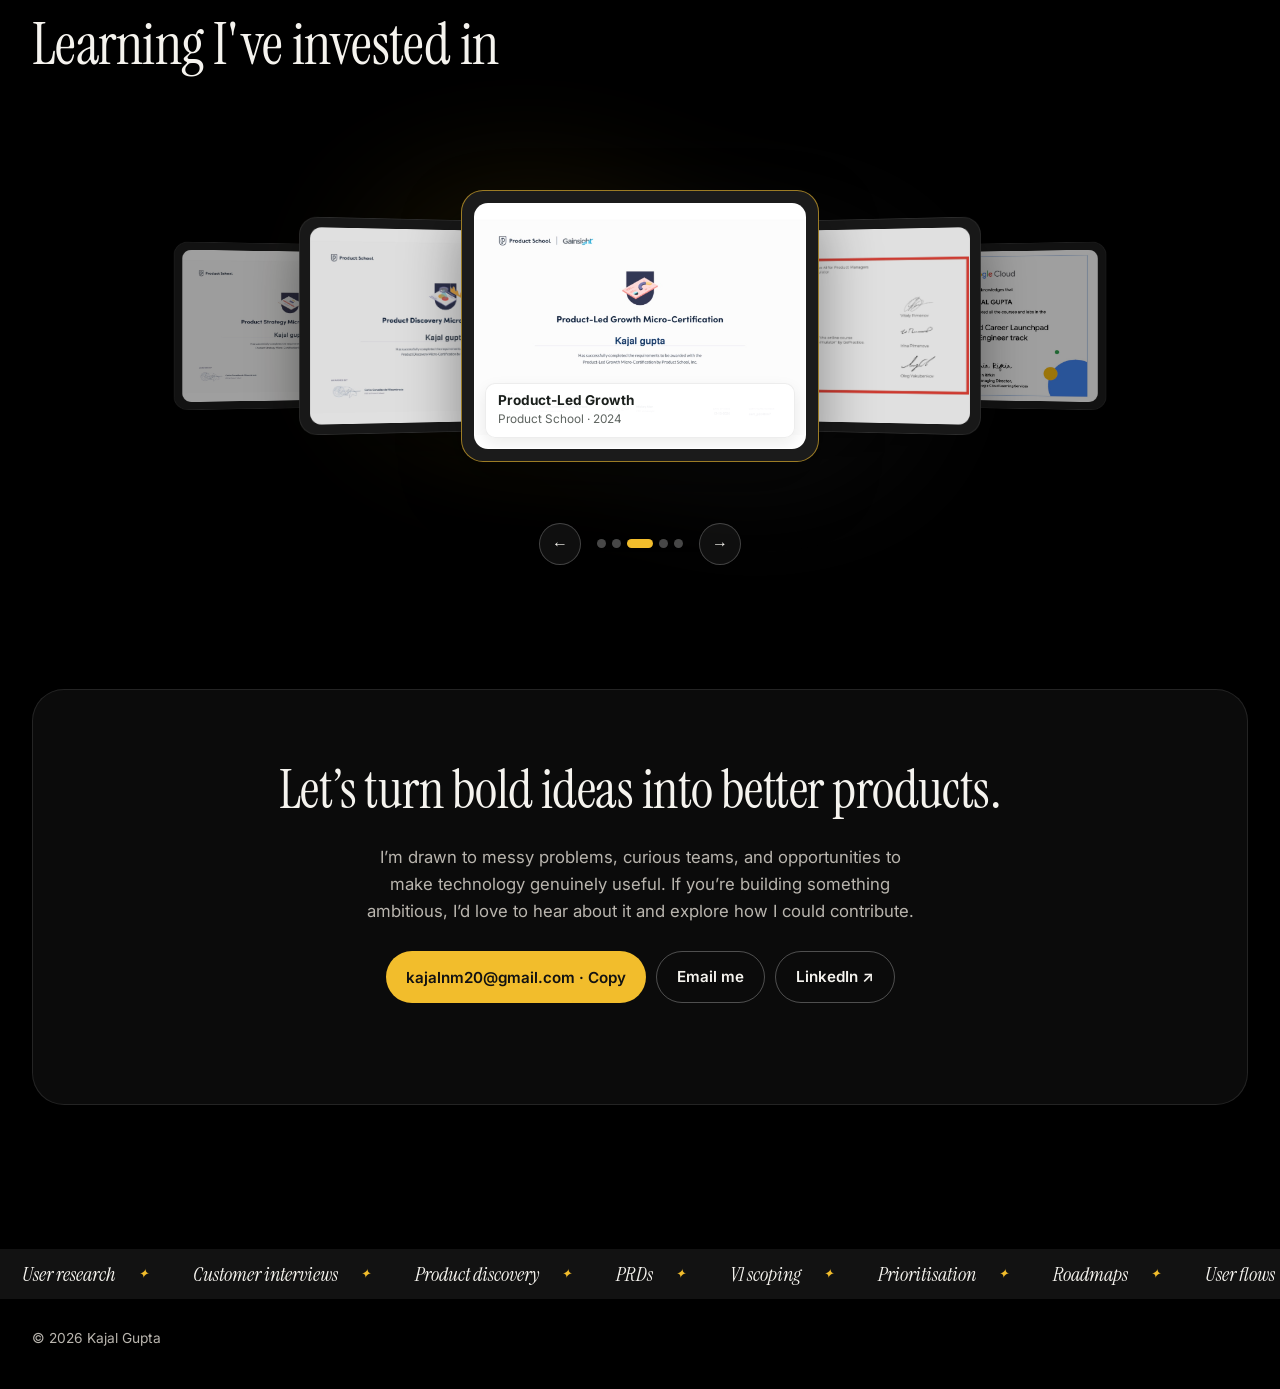
==== commit d149cf68: "Loop certificates, arrow nav for journey, rename hero steps Co-Authored-By: Claude Opus 5.5 <noreply" ====
--- a/index.html
+++ b/index.html
@@ -8,8 +8,8 @@
 <link rel="preconnect" href="https://fonts.googleapis.com">
 <link rel="preconnect" href="https://fonts.gstatic.com" crossorigin>
 <link href="https://fonts.googleapis.com/css2?family=Inter:wght@400;500;600;700&family=Instrument+Serif:ital@0;1&family=Allura&display=swap" rel="stylesheet">
-<link rel="stylesheet" href="styles.css?v=20261022221140">
-<script src="theme.js?v=20261022221153"></script>
+<link rel="stylesheet" href="styles.css?v=20261024144726">
+<script src="theme.js?v=20261024144726"></script>
 <script src="splash-cursor.js?v=202610221957" defer></script>
 </head>
 <body>
@@ -70,8 +70,8 @@
       </div>
       <div class="pv-steps" role="tablist">
         <button type="button" data-go="1" class="on">Signals</button>
-        <button type="button" data-go="2">Problems</button>
-        <button type="button" data-go="3">Prioritise</button>
+        <button type="button" data-go="2">Clustering</button>
+        <button type="button" data-go="3">Prioritisation</button>
         <button type="button" data-go="4">Memo</button>
       </div>
       <div class="pv-cap">Illustrative example, based on patterns from my user research</div>
@@ -126,7 +126,7 @@
   <div class="s3-sticky">
     <div class="wrap s3-wrap">
       <div class="s3-head"><span class="eyebrow">My product management journey</span><h2>The problems I've worked on</h2>
-        <div class="s3-tabs"><button type="button" data-go="0">SocialAddress</button><button type="button" data-go="1">Nurdd</button><button type="button" data-go="2">QikD</button></div>
+        <div class="s3-nav"><button type="button" class="s3-arrow" data-dir="-1" aria-label="Previous company"><svg viewBox="0 0 24 24"><path d="M15 6l-6 6 6 6"/></svg></button><div class="s3-tabs"><button type="button" data-go="0">SocialAddress</button><button type="button" data-go="1">Nurdd</button><button type="button" data-go="2">QikD</button></div><button type="button" class="s3-arrow" data-dir="1" aria-label="Next company"><svg viewBox="0 0 24 24"><path d="M9 6l6 6-6 6"/></svg></button></div>
       </div>
       <div class="cos">
       <div class="co th-sa" data-i="0" id="co-0">
--- a/styles.css
+++ b/styles.css
@@ -2522,3 +2522,10 @@
 .qk-shot img { max-height: 340px; }
 .tl-shot img { max-height: 300px; object-fit: contain; background: #fff; }
 .gl-stats b:not([data-n]) { font-size: clamp(1.4rem, 2.6vw, 1.9rem); }
+/* journey: arrows to move between companies */
+.s3-nav { display: flex; align-items: center; gap: 10px; }
+.s3-arrow { display: grid; place-items: center; width: 44px; height: 44px; border-radius: 50%; cursor: pointer; background: rgba(255,255,255,.06); border: 1px solid rgba(255,255,255,.22); transition: background .25s, border-color .25s, transform .2s; }
+.s3-arrow svg { width: 20px; height: 20px; fill: none; stroke: #f5f3ee; stroke-width: 2; stroke-linecap: round; stroke-linejoin: round; }
+.s3-arrow:hover { background: var(--y); border-color: var(--y); } .s3-arrow:hover svg { stroke: #121212; }
+.s3-arrow:active { transform: scale(.94); }
+@media (max-width: 959px) { .s3-arrow { display: none; } }
